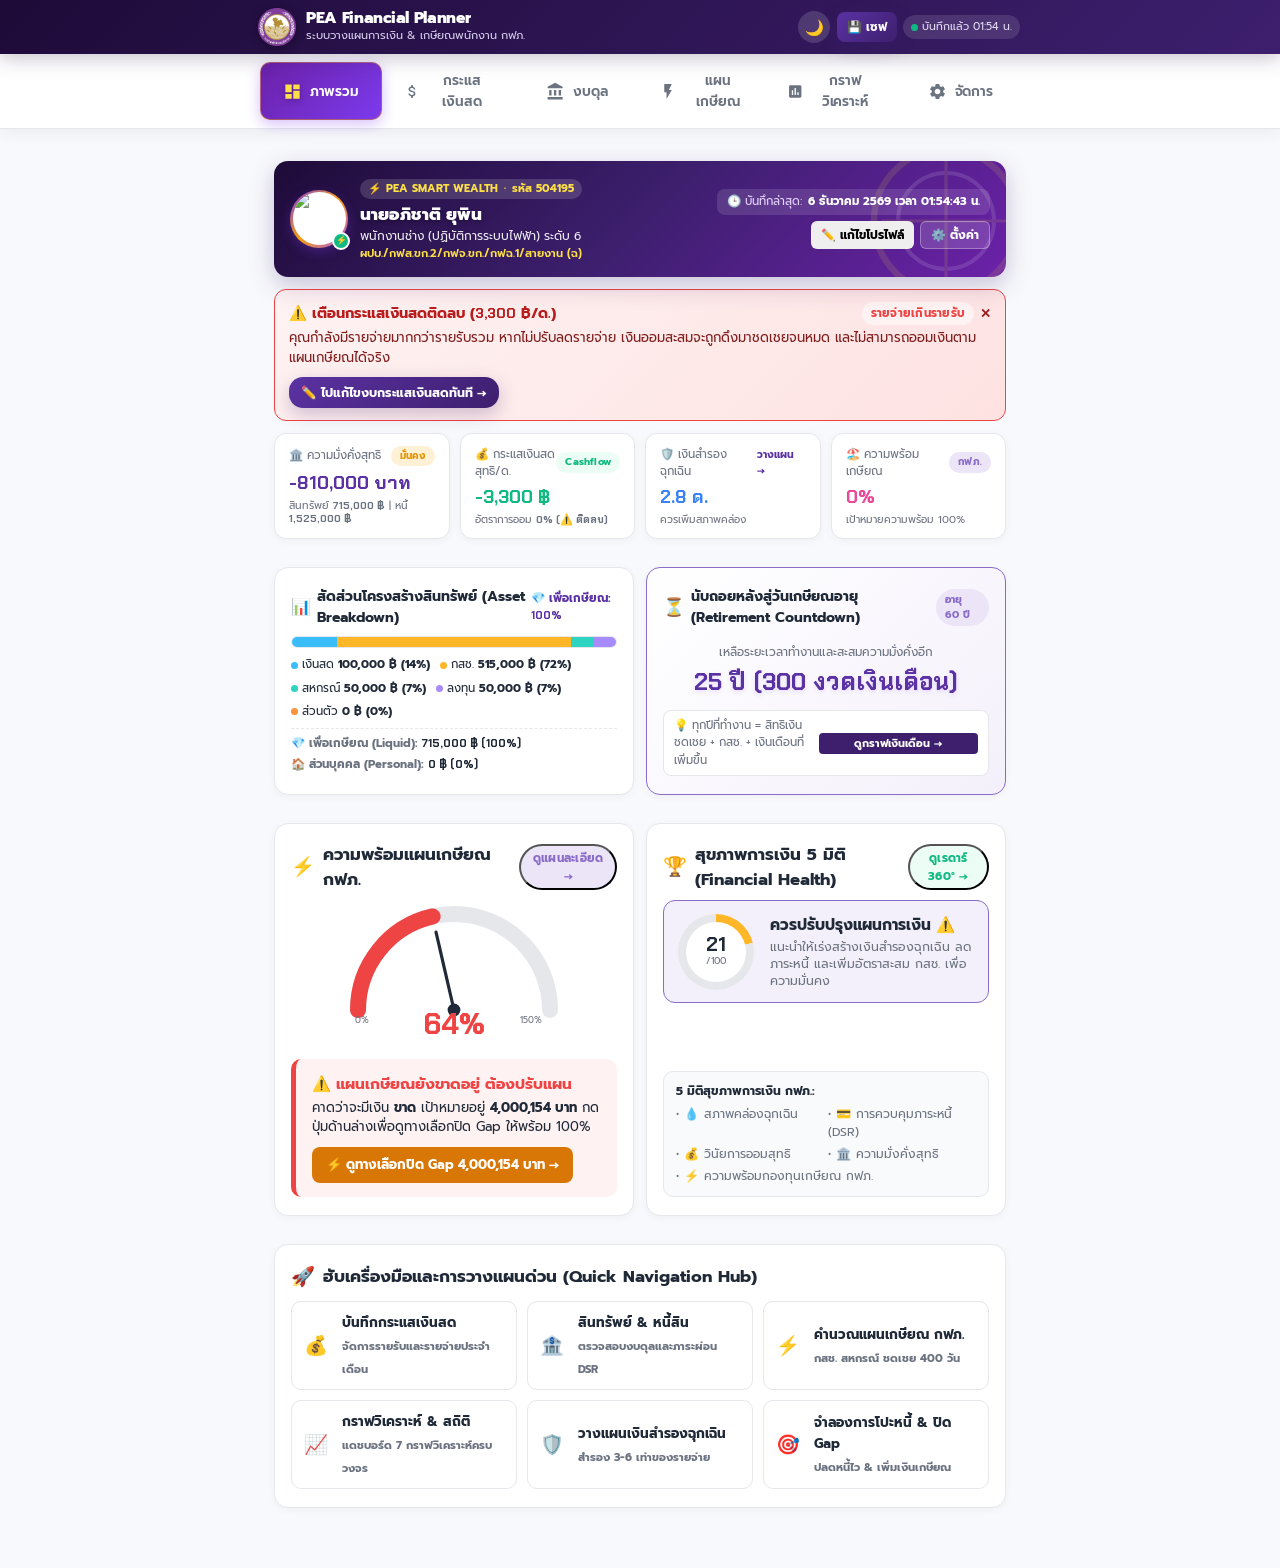
==== finance/index.html @ 3d997333 "feat(dashboard): redesign Tab 1 with executive layout, KPI metric cards, and modern action hub" ====
﻿<!DOCTYPE html>
<html lang="th" data-theme="light">
<head>
  <meta charset="UTF-8">
  <meta name="viewport" content="width=device-width, initial-scale=1.0, maximum-scale=1.0, user-scalable=no, viewport-fit=cover">
  <title>PEA วางแผนการเงิน & แผนเกษียณ</title>
  
  <!-- PWA & iOS Meta Tags -->
  <meta name="theme-color" content="#3D1F6E">
  <meta name="apple-mobile-web-app-capable" content="yes">
  <meta name="apple-mobile-web-app-status-bar-style" content="black-translucent">
  <meta name="apple-mobile-web-app-title" content="PEA Finance">
  <link rel="manifest" href="manifest.json">
  <link rel="icon" type="image/svg+xml" href="icon.svg">
  <link rel="apple-touch-icon" href="icon.svg">

  <!-- Google Fonts & Libraries -->
  <link rel="preconnect" href="https://fonts.googleapis.com">
  <link rel="preconnect" href="https://fonts.gstatic.com" crossorigin>
  <link href="https://fonts.googleapis.com/css2?family=Chakra+Petch:wght@500;600;700&family=Prompt:wght@300;400;500;600;700&family=Sarabun:wght@300;400;500;600;700&display=swap" rel="stylesheet">
  <script src="https://cdnjs.cloudflare.com/ajax/libs/qrcodejs/1.0.0/qrcode.min.js"></script>

  <style>
    :root {
      --pea-dark: #1E0B38;
      --pea-purple: #3D1F6E;
      --pea-purple-light: #5B32A3;
      --pea-purple-soft: #8A6BC8;
      --pea-purple-bg: #F4F0FB;
      --pea-purple-tint: #ECE5F8;
      
      --pea-gold: #FFB627;
      --pea-gold-dark: #E69500;
      --pea-gold-light: #FFF1D6;
      
      --success: #10B981;
      --success-bg: #ECFDF5;
      --success-dark: #047857;
      
      --warning: #F59E0B;
      --warning-bg: #FEF3C7;
      
      --danger: #EF4444;
      --danger-bg: #FEF2F2;
      --danger-dark: #B91C1C;
      
      --info: #3B82F6;
      --info-bg: #EFF6FF;
      
      --bg: #F8F9FC;
      --card-bg: #FFFFFF;
      --card-sub: #F9FAFB;
      --text-main: #1F2937;
      --text-muted: #6B7280;
      --border: #E5E7EB;
      --border-focus: #5B32A3;
      --nav-bg: rgba(255, 255, 255, 0.94);
      --table-header: #F3F4F6;
      
      --radius-sm: 10px;
      --radius-md: 16px;
      --radius-lg: 24px;
      --shadow-sm: 0 2px 8px rgba(36, 17, 72, 0.04);
      --shadow-md: 0 8px 24px rgba(36, 17, 72, 0.08);
      --shadow-lg: 0 16px 36px rgba(36, 17, 72, 0.12);
      
      --safe-bottom: env(safe-area-inset-bottom, 16px);
      --safe-top: env(safe-area-inset-top, 16px);
    }

    [data-theme="dark"] {
      --pea-dark: #0F051D;
      --pea-purple: #4A2485;
      --pea-purple-light: #7042C1;
      --pea-purple-soft: #9F82DB;
      --pea-purple-bg: #22143D;
      --pea-purple-tint: #2C1B4D;
      
      --bg: #110920;
      --card-bg: #1B1033;
      --card-sub: #251842;
      --text-main: #F3F4F6;
      --text-muted: #9CA3AF;
      --border: #312154;
      --border-focus: #9F82DB;
      --nav-bg: rgba(27, 16, 51, 0.94);
      --table-header: #271948;
      
      --success-bg: rgba(16, 185, 129, 0.15);
      --danger-bg: rgba(239, 68, 68, 0.15);
      --warning-bg: rgba(245, 158, 11, 0.15);
      --info-bg: rgba(59, 130, 246, 0.15);
    }

    *, *::before, *::after {
      box-sizing: border-box;
      -webkit-tap-highlight-color: transparent;
      margin: 0;
      padding: 0;
    }

    html, body {
      overflow-x: hidden !important;
      max-width: 100vw !important;
      width: 100% !important;
      position: relative;
      transition: background-color 0.2s ease, border-color 0.2s ease, color 0.2s ease;
    }

    body {
      font-family: 'Prompt', 'Sarabun', sans-serif;
      background-color: var(--bg);
      color: var(--text-main);
      line-height: 1.5;
      padding-bottom: calc(78px + var(--safe-bottom));
      min-height: 100vh;
      -webkit-font-smoothing: antialiased;
      user-select: none;
    }

    input, button, select, textarea {
      font-family: inherit;
      user-select: text;
    }

    .num-font {
      font-family: 'Chakra Petch', 'Prompt', sans-serif;
      font-feature-settings: "tnum";
      font-variant-numeric: tabular-nums;
    }

    /* ---------- APP HEADER (MOBILE RESPONSIVE FULL-WIDTH) ---------- */
    .app-header {
      position: sticky;
      top: 0;
      z-index: 100;
      background: linear-gradient(135deg, var(--pea-dark), var(--pea-purple));
      color: #fff;
      padding: calc(8px + var(--safe-top)) 12px 8px;
      box-shadow: 0 4px 20px rgba(30, 11, 56, 0.25);
      width: 100%;
      box-sizing: border-box;
    }

    .header-content {
      max-width: 760px;
      margin: 0 auto;
      display: flex;
      flex-direction: column;
      gap: 7px;
      width: 100%;
      box-sizing: border-box;
    }

    .header-top-row {
      display: flex;
      align-items: center;
      justify-content: space-between;
      gap: 8px;
      width: 100%;
      min-width: 0;
    }

    .brand {
      display: flex;
      align-items: center;
      gap: 8px;
      min-width: 0;
      flex: 1;
    }

    .brand-icon {
      width: 38px;
      height: 38px;
      display: flex;
      align-items: center;
      justify-content: center;
      flex-shrink: 0;
    }

    .brand-icon img {
      width: 36px;
      height: 36px;
      object-fit: contain;
      filter: drop-shadow(0 2px 5px rgba(0,0,0,0.35));
    }

    .brand-info {
      min-width: 0;
      flex: 1;
      overflow: hidden;
    }

    .brand-title-wrap {
      display: flex;
      align-items: center;
      gap: 6px;
      flex-wrap: nowrap;
    }

    .brand-title {
      font-size: 0.98rem;
      font-weight: 800;
      letter-spacing: -0.02em;
      line-height: 1.2;
      color: #fff;
      margin: 0;
      white-space: nowrap;
      overflow: hidden;
      text-overflow: ellipsis;
    }

    .brand-badge {
      font-size: 0.62rem;
      padding: 1px 6px;
      border-radius: 6px;
      white-space: nowrap;
      flex-shrink: 0;
    }

    .brand-sub {
      font-size: 0.7rem;
      color: #D8CFEE;
      margin: 0;
      white-space: nowrap;
      overflow: hidden;
      text-overflow: ellipsis;
    }

    .header-top-right {
      display: flex;
      align-items: center;
      gap: 6px;
      flex-shrink: 0;
    }

    .header-actions {
      display: flex;
      align-items: center;
      gap: 6px;
      width: 100%;
      box-sizing: border-box;
    }

    .header-btn {
      flex: 1;
      padding: 5px 4px !important;
      font-size: 0.74rem !important;
      height: 30px !important;
      display: inline-flex !important;
      align-items: center !important;
      justify-content: center !important;
      gap: 4px !important;
      border-radius: 8px !important;
      white-space: nowrap;
      min-width: 0;
    }

    .header-btn.btn-outline {
      color: #FFFFFF !important;
      border-color: rgba(255, 255, 255, 0.28) !important;
      background: rgba(255, 255, 255, 0.1) !important;
    }
    .header-btn.btn-outline:hover {
      background: rgba(255, 255, 255, 0.22) !important;
    }

    .theme-toggle-btn {
      background: rgba(255, 255, 255, 0.15);
      border: none;
      color: #fff;
      width: 32px;
      height: 32px;
      border-radius: 50%;
      display: flex;
      align-items: center;
      justify-content: center;
      cursor: pointer;
      font-size: 0.95rem;
      backdrop-filter: blur(8px);
      flex-shrink: 0;
    }

    .save-status {
      font-size: 0.68rem;
      color: #E2D9F3;
      background: rgba(255, 255, 255, 0.12);
      padding: 4px 8px;
      border-radius: 999px;
      display: inline-flex;
      align-items: center;
      gap: 4px;
      backdrop-filter: blur(8px);
      white-space: nowrap;
      flex-shrink: 0;
    }

    .save-dot {
      width: 7px;
      height: 7px;
      border-radius: 50%;
      background-color: var(--pea-gold);
    }
    .save-dot.synced { background-color: var(--success); }

    /* ---------- USER PROFILE CHIP (HEADER) ---------- */
    .user-profile-chip {
      display: inline-flex;
      align-items: center;
      gap: 6px;
      background: rgba(255, 255, 255, 0.14);
      border: 1px solid rgba(255, 255, 255, 0.22);
      border-radius: 999px;
      padding: 2px 8px 2px 3px;
      cursor: pointer;
      transition: all 0.2s ease;
      user-select: none;
      backdrop-filter: blur(8px);
      flex-shrink: 0;
    }
    .user-profile-chip:hover {
      background: rgba(255, 255, 255, 0.24);
      transform: translateY(-1px);
    }
    .user-avatar-wrap {
      width: 24px;
      height: 24px;
      border-radius: 50%;
      padding: 1.5px;
      background: linear-gradient(135deg, #FFB627, #A855F7);
      flex-shrink: 0;
      box-shadow: 0 2px 6px rgba(0, 0, 0, 0.25);
    }
    .user-avatar-wrap img {
      width: 100%;
      height: 100%;
      object-fit: cover;
      border-radius: 50%;
      background: #fff;
      display: block;
    }
    .user-chip-info {
      display: flex;
      flex-direction: column;
      line-height: 1.12;
      text-align: left;
    }
    .user-chip-name {
      font-size: 0.72rem;
      font-weight: 700;
      color: #FFFFFF;
      white-space: nowrap;
      max-width: 85px;
      overflow: hidden;
      text-overflow: ellipsis;
    }
    .user-chip-role {
      font-size: 0.58rem;
      color: #FDE047;
      white-space: nowrap;
      max-width: 85px;
      overflow: hidden;
      text-overflow: ellipsis;
    }

    @media (min-width: 640px) {
      .header-content {
        flex-direction: row;
        align-items: center;
        justify-content: space-between;
      }
      .header-top-row {
        width: auto;
        flex: 1;
      }
      .header-actions {
        width: auto;
        justify-content: flex-end;
      }
      .header-btn {
        flex: initial;
        padding: 5px 10px !important;
      }
      .user-chip-name, .user-chip-role {
        max-width: 110px;
      }
    }

    /* ---------- MAIN CONTAINER ---------- */
    .app-main {
      max-width: 760px;
      margin: 0 auto;
      padding: 16px 14px;
    }

    /* ---------- TAB PANELS ---------- */
    .tab-panel {
      display: none;
      animation: fadeIn 0.25s ease-out;
    }
    .tab-panel.active {
      display: block;
    }

    @keyframes fadeIn {
      from { opacity: 0; transform: translateY(6px); }
      to { opacity: 1; transform: translateY(0); }
    }

    /* ---------- SEGMENTED CONTROLS (SUB-TABS) ---------- */
    .segmented-control {
      display: flex;
      background: var(--pea-purple-tint);
      border: 1px solid var(--border);
      border-radius: 14px;
      padding: 5px;
      margin-bottom: 18px;
      gap: 6px;
      box-shadow: inset 0 2px 4px rgba(0, 0, 0, 0.04);
    }

    .seg-btn {
      flex: 1;
      border: 1.5px solid transparent;
      background: transparent;
      padding: 10px 8px;
      font-size: 0.86rem;
      font-weight: 600;
      color: var(--pea-purple-soft);
      border-radius: 10px;
      cursor: pointer;
      transition: all 0.22s cubic-bezier(0.4, 0, 0.2, 1);
      text-align: center;
      display: flex;
      flex-direction: column;
      align-items: center;
      justify-content: center;
      gap: 3px;
      position: relative;
    }

    .seg-btn:hover:not(.active) {
      background: rgba(255, 255, 255, 0.45);
      color: var(--text-main);
    }

    .seg-btn.active {
      background: var(--card-bg);
      color: var(--pea-purple-light);
      border-color: var(--pea-purple-soft);
      box-shadow: 0 4px 14px rgba(91, 50, 163, 0.16), 0 1px 3px rgba(0, 0, 0, 0.06);
      font-weight: 700;
    }

    .seg-btn .seg-badge {
      font-size: 0.68rem;
      padding: 2px 8px;
      border-radius: 999px;
      background: var(--pea-purple-bg);
      color: var(--pea-purple-soft);
      font-weight: 700;
      transition: all 0.2s ease;
      font-family: 'Chakra Petch', sans-serif;
    }

    .seg-btn.active .seg-badge {
      background: var(--pea-purple-light);
      color: #FFFFFF;
    }

    /* ---------- CARDS ---------- */
    .card {
      background: var(--card-bg);
      border-radius: var(--radius-md);
      border: 1px solid var(--border);
      box-shadow: var(--shadow-sm);
      padding: 18px 16px;
      margin-bottom: 16px;
    }

    .card-header {
      display: flex;
      align-items: center;
      justify-content: space-between;
      margin-bottom: 14px;
      gap: 8px;
    }

    .card-title {
      display: flex;
      align-items: center;
      gap: 8px;
      font-size: 1.05rem;
      font-weight: 700;
      color: var(--text-main);
    }

    .card-title .icon {
      font-size: 1.2rem;
    }

    .badge {
      font-size: 0.72rem;
      font-weight: 700;
      padding: 3px 9px;
      border-radius: 999px;
      letter-spacing: 0.02em;
    }
    .badge-gold { background: var(--pea-gold-light); color: var(--pea-gold-dark); }
    .badge-purple { background: var(--pea-purple-tint); color: var(--pea-purple-soft); }
    .badge-green { background: var(--success-bg); color: var(--success); }
    .badge-red { background: var(--danger-bg); color: var(--danger); }
    .badge-blue { background: var(--info-bg); color: var(--info); }

    /* ---------- HERO CARDS ---------- */
    .hero-stat-card {
      background: linear-gradient(135deg, var(--pea-purple), var(--pea-dark));
      color: #fff;
      border-radius: var(--radius-lg);
      padding: 22px 20px;
      box-shadow: var(--shadow-md);
      margin-bottom: 16px;
      position: relative;
      overflow: hidden;
    }

    .hero-stat-card::after {
      content: '';
      position: absolute;
      right: -30px;
      top: -30px;
      width: 140px;
      height: 140px;
      background: radial-gradient(circle, rgba(255, 182, 39, 0.25) 0%, rgba(255, 182, 39, 0) 70%);
      border-radius: 50%;
    }

    .hero-stat-label {
      font-size: 0.84rem;
      color: #D8CFEE;
      margin-bottom: 4px;
      display: flex;
      justify-content: space-between;
      align-items: center;
    }

    .hero-stat-value {
      font-size: 2rem;
      font-weight: 700;
      color: #FFFFFF;
      line-height: 1.15;
      margin-bottom: 8px;
    }

    .hero-stat-sub {
      font-size: 0.82rem;
      color: #E2D9F3;
      display: flex;
      align-items: center;
      gap: 6px;
    }

    /* ---------- HEALTH SCORE RADAR CARD ---------- */
    .score-card {
      background: var(--card-bg);
      border-radius: var(--radius-md);
      border: 1px solid var(--border);
      padding: 16px;
      margin-bottom: 16px;
      display: flex;
      align-items: center;
      gap: 16px;
    }

    .score-circle {
      width: 76px;
      height: 76px;
      border-radius: 50%;
      background: conic-gradient(var(--pea-gold) var(--score-deg, 0deg), var(--border) 0deg);
      display: flex;
      align-items: center;
      justify-content: center;
      flex-shrink: 0;
      position: relative;
    }

    .score-circle-inner {
      width: 60px;
      height: 60px;
      border-radius: 50%;
      background: var(--card-bg);
      display: flex;
      flex-direction: column;
      align-items: center;
      justify-content: center;
    }

    .score-number {
      font-size: 1.25rem;
      font-weight: 800;
      color: var(--text-main);
      line-height: 1;
    }
    .score-max {
      font-size: 0.6rem;
      color: var(--text-muted);
    }

    .score-details {
      flex: 1;
    }

    .score-title {
      font-size: 0.96rem;
      font-weight: 700;
      color: var(--text-main);
      margin-bottom: 3px;
    }

    .score-desc {
      font-size: 0.78rem;
      color: var(--text-muted);
      line-height: 1.35;
    }

    /* ---------- STAT GRID ---------- */
    .stat-grid-2 {
      display: grid;
      grid-template-columns: 1fr 1fr;
      gap: 12px;
      margin-bottom: 16px;
    }

    .stat-grid-3 {
      display: grid;
      grid-template-columns: repeat(3, 1fr);
      gap: 10px;
      margin-bottom: 16px;
    }

    .mini-stat {
      background: var(--card-bg);
      border: 1px solid var(--border);
      border-radius: var(--radius-sm);
      padding: 12px 14px;
      box-shadow: var(--shadow-sm);
    }

    .mini-stat.highlight {
      background: var(--pea-purple-bg);
      border-color: var(--border-focus);
    }

    .mini-label {
      font-size: 0.76rem;
      color: var(--text-muted);
      margin-bottom: 4px;
      display: block;
    }

    .mini-value {
      font-size: 1.15rem;
      font-weight: 700;
      color: var(--text-main);
    }
    .mini-value.green { color: var(--success); }
    .mini-value.red { color: var(--danger); }
    .mini-value.gold { color: var(--pea-gold-dark); }

    .mini-sub {
      font-size: 0.72rem;
      color: var(--text-muted);
      margin-top: 2px;
    }

    /* ---------- COUNTDOWN BANNER ---------- */
    .countdown-banner {
      background: linear-gradient(135deg, var(--pea-purple-tint), var(--pea-purple-bg));
      border: 1px solid var(--pea-purple-soft);
      border-radius: var(--radius-sm);
      padding: 12px 16px;
      margin-bottom: 16px;
      display: flex;
      align-items: center;
      justify-content: space-between;
      gap: 10px;
    }

    .countdown-text {
      font-size: 0.84rem;
      color: var(--text-main);
    }
    .countdown-num {
      font-size: 1.1rem;
      font-weight: 800;
      color: var(--pea-purple-light);
    }

    /* ---------- INPUT FIELDS (MOBILE TOUCH FRIENDLY) ---------- */
    .input-group {
      margin-bottom: 14px;
    }

    .input-label {
      display: flex;
      justify-content: space-between;
      align-items: center;
      font-size: 0.88rem;
      font-weight: 500;
      color: var(--text-main);
      margin-bottom: 6px;
    }

    .input-hint {
      font-size: 0.75rem;
      color: var(--text-muted);
      font-weight: 400;
    }

    .input-wrap {
      position: relative;
      display: flex;
      align-items: center;
    }

    .form-input {
      width: 100%;
      background: var(--card-sub);
      border: 1.5px solid var(--border);
      border-radius: 12px;
      padding: 12px 14px;
      font-size: 1.05rem;
      font-weight: 600;
      color: var(--text-main);
      transition: all 0.2s ease;
      font-family: 'Chakra Petch', 'Prompt', sans-serif;
    }

    .form-input:focus {
      outline: none;
      background: var(--card-bg);
      border-color: var(--pea-purple-light);
      box-shadow: 0 0 0 4px rgba(91, 50, 163, 0.15);
    }

    .input-unit {
      position: absolute;
      right: 14px;
      color: var(--text-muted);
      font-size: 0.85rem;
      font-weight: 500;
      pointer-events: none;
    }

    /* Quick Number Presets / Helpers */
    .chips-row {
      display: flex;
      gap: 6px;
      margin-top: 6px;
      overflow-x: auto;
      padding-bottom: 4px;
      scrollbar-width: none;
    }
    .chips-row::-webkit-scrollbar { display: none; }

    .chip {
      background: var(--pea-purple-tint);
      border: 1px solid var(--border);
      color: var(--pea-purple-soft);
      font-size: 0.74rem;
      font-weight: 600;
      padding: 4px 10px;
      border-radius: 999px;
      white-space: nowrap;
      cursor: pointer;
    }
    .chip:active {
      background: var(--pea-purple-light);
      color: #fff;
    }

    /* ---------- BUTTONS ---------- */
    .btn {
      display: inline-flex;
      align-items: center;
      justify-content: center;
      gap: 8px;
      width: 100%;
      padding: 13px 18px;
      border-radius: 14px;
      font-size: 0.95rem;
      font-weight: 700;
      cursor: pointer;
      border: none;
      transition: all 0.2s ease;
      text-decoration: none;
    }

    .btn:active {
      transform: scale(0.98);
    }

    .btn-primary {
      background: linear-gradient(135deg, var(--pea-gold), var(--pea-gold-dark));
      color: #1E0B38;
      box-shadow: 0 6px 18px rgba(240, 153, 26, 0.35);
    }

    .btn-purple {
      background: linear-gradient(135deg, var(--pea-purple-light), var(--pea-purple));
      color: #FFFFFF;
      box-shadow: 0 6px 18px rgba(61, 31, 110, 0.25);
    }

    .btn-outline {
      background: var(--card-bg);
      border: 1.5px solid var(--border);
      color: var(--text-main);
    }
    .btn-outline:active {
      background: var(--card-sub);
    }

    .btn-sync {
      background: var(--pea-purple-bg);
      border: 1.5px dashed var(--pea-purple-soft);
      color: var(--pea-purple-soft);
      padding: 11px 16px;
      border-radius: 12px;
      font-size: 0.86rem;
      font-weight: 600;
      margin-bottom: 16px;
      cursor: pointer;
      width: 100%;
    }

    /* ---------- WIZARD STEPPER ---------- */
    .wizard-stepper {
      display: flex;
      align-items: center;
      justify-content: space-between;
      gap: 6px;
      margin-bottom: 16px;
      background: var(--card-sub);
      border: 1px solid var(--border);
      border-radius: 16px;
      padding: 6px;
      position: relative;
    }
    .wizard-step-btn {
      flex: 1;
      display: flex;
      flex-direction: column;
      align-items: center;
      justify-content: center;
      gap: 3px;
      padding: 8px 4px;
      background: transparent;
      border: none;
      border-radius: 12px;
      cursor: pointer;
      transition: all 0.25s ease;
      color: var(--text-muted);
      min-width: 0;
    }
    .wizard-step-btn .step-num {
      width: 24px;
      height: 24px;
      border-radius: 50%;
      background: var(--border);
      color: var(--text-muted);
      font-size: 0.76rem;
      font-weight: 700;
      display: flex;
      align-items: center;
      justify-content: center;
      transition: all 0.25s ease;
      font-family: 'Chakra Petch', sans-serif;
    }
    .wizard-step-btn .step-label {
      font-size: 0.72rem;
      font-weight: 600;
      white-space: nowrap;
      overflow: hidden;
      text-overflow: ellipsis;
      max-width: 100%;
    }
    .wizard-step-btn.active {
      background: var(--card-bg);
      color: var(--pea-purple-light);
      box-shadow: 0 2px 8px rgba(0,0,0,0.06);
    }
    .wizard-step-btn.active .step-num {
      background: linear-gradient(135deg, var(--pea-purple-light), var(--pea-purple));
      color: #fff;
      box-shadow: 0 2px 6px rgba(91, 50, 163, 0.35);
    }
    .wizard-step-btn.completed .step-num {
      background: #10B981;
      color: #fff;
    }
    .wizard-nav-btns {
      display: flex;
      gap: 10px;
      margin-top: 16px;
    }
    .wizard-nav-btns .btn {
      flex: 1;
    }

    /* ---------- FINANCIAL LITERACY TOOLTIPS ---------- */
    .tooltip-tag {
      display: inline-flex;
      align-items: center;
      justify-content: center;
      width: 16px;
      height: 16px;
      border-radius: 50%;
      background: var(--pea-purple-tint);
      color: var(--pea-purple-light);
      font-size: 0.68rem;
      font-weight: 700;
      cursor: help;
      margin-left: 4px;
      position: relative;
      border: 1px solid var(--border);
    }
    .tooltip-tag:hover::after, .tooltip-tag:active::after {
      content: attr(data-tip);
      position: absolute;
      bottom: calc(100% + 6px);
      left: 50%;
      transform: translateX(-50%);
      background: #1E1B2E;
      color: #FFFFFF;
      padding: 8px 12px;
      border-radius: 8px;
      font-size: 0.72rem;
      font-weight: 500;
      line-height: 1.4;
      white-space: normal;
      width: 220px;
      z-index: 10000;
      box-shadow: 0 6px 18px rgba(0,0,0,0.3);
      pointer-events: none;
    }
    .tooltip-tag:hover::before, .tooltip-tag:active::before {
      content: '';
      position: absolute;
      bottom: 100%;
      left: 50%;
      transform: translateX(-50%);
      border: 5px solid transparent;
      border-top-color: #1E1B2E;
      z-index: 10000;
    }

    /* ---------- QR CODE MODAL & SHARING ---------- */
    .qr-modal-overlay {
      position: fixed;
      top: 0;
      left: 0;
      right: 0;
      bottom: 0;
      background: rgba(15, 23, 42, 0.75);
      backdrop-filter: blur(5px);
      z-index: 99999;
      display: flex;
      align-items: center;
      justify-content: center;
      padding: 16px;
      animation: fadeIn 0.2s ease;
    }
    .qr-modal-content {
      background: var(--card-bg);
      border: 1px solid var(--border);
      border-radius: 20px;
      max-width: 440px;
      width: 100%;
      padding: 20px;
      box-shadow: 0 20px 40px rgba(0,0,0,0.3);
      position: relative;
      animation: popIn 0.3s cubic-bezier(0.175, 0.885, 0.32, 1.275);
    }
    .qr-box-wrap {
      display: flex;
      justify-content: center;
      align-items: center;
      background: #ffffff;
      padding: 14px;
      border-radius: 16px;
      box-shadow: 0 4px 16px rgba(91, 50, 163, 0.12);
      border: 2px solid var(--pea-purple-soft);
      margin: 12px auto;
      width: fit-content;
    }
    .qr-box-wrap img, .qr-box-wrap canvas {
      display: block;
      margin: 0 auto;
      border-radius: 6px;
    }

    /* ---------- CELEBRATION / GAMIFICATION STATE ---------- */
    .celebration-box {
      background: linear-gradient(135deg, rgba(16, 185, 129, 0.12), rgba(5, 150, 105, 0.05));
      border: 1.5px solid #10B981;
      border-radius: 14px;
      padding: 14px 16px;
      margin-bottom: 16px;
      display: flex;
      align-items: center;
      gap: 12px;
      animation: popIn 0.4s cubic-bezier(0.175, 0.885, 0.32, 1.275);
    }
    @keyframes popIn {
      0% { transform: scale(0.95); opacity: 0; }
      100% { transform: scale(1); opacity: 1; }
    }
    .celebration-icon {
      font-size: 2rem;
      flex-shrink: 0;
    }

    /* ---------- GAUGE & VISUALIZATIONS ---------- */
    .gauge-card {
      text-align: center;
      padding: 20px 16px 16px;
      background: var(--card-bg);
      border-radius: var(--radius-md);
      border: 1px solid var(--border);
      box-shadow: var(--shadow-sm);
      margin-bottom: 16px;
    }

    .gauge-svg {
      width: 240px;
      max-width: 100%;
      height: auto;
      display: block;
      margin: 0 auto;
    }

    .gauge-readout {
      font-family: 'Chakra Petch', sans-serif;
      font-weight: 700;
      font-size: 1.85rem;
      margin-top: -24px;
      margin-bottom: 4px;
    }

    .verdict-box {
      border-radius: var(--radius-sm);
      padding: 14px 16px;
      margin-top: 12px;
      text-align: left;
      border-left: 5px solid #6B7280;
    }
    .verdict-box.positive {
      background: var(--success-bg);
      border-color: var(--success);
      color: var(--success);
    }
    .verdict-box.negative {
      background: var(--danger-bg);
      border-color: var(--danger);
      color: var(--danger);
    }
    .verdict-box h4 {
      font-size: 0.95rem;
      margin-bottom: 3px;
    }
    .verdict-box p {
      font-size: 0.82rem;
      line-height: 1.45;
      color: var(--text-main);
    }

    /* Stacked comparison bars */
    .comp-bar-container {
      margin-top: 14px;
    }
    .comp-row {
      margin-bottom: 10px;
    }
    .comp-label-row {
      display: flex;
      justify-content: space-between;
      font-size: 0.78rem;
      color: var(--text-muted);
      margin-bottom: 4px;
    }
    .comp-track {
      background: var(--card-sub);
      height: 20px;
      border-radius: 8px;
      overflow: hidden;
      display: flex;
    }
    .comp-seg {
      height: 100%;
      transition: width 0.4s ease;
    }
    .seg-pf { background: var(--pea-purple-light); }
    .seg-other { background: var(--pea-gold); }
    .seg-coop { background: #0D9488; }
    .seg-severance { background: #0284C7; }
    .seg-needed { background: #6B7280; }

    /* Scenario Buttons */
    .scenario-grid {
      display: grid;
      grid-template-columns: repeat(3, 1fr);
      gap: 8px;
      margin-bottom: 16px;
    }
    .scenario-btn {
      background: var(--card-bg);
      border: 1.5px solid var(--border);
      border-radius: 12px;
      padding: 10px 6px;
      text-align: center;
      cursor: pointer;
      transition: all 0.2s ease;
    }
    .scenario-btn.active {
      border-color: var(--pea-purple-light);
      background: var(--pea-purple-bg);
      box-shadow: 0 4px 12px rgba(91, 50, 163, 0.15);
    }
    .scenario-btn .sc-title {
      font-size: 0.8rem;
      font-weight: 700;
      display: block;
      margin-bottom: 2px;
    }
    .scenario-btn .sc-desc {
      font-size: 0.68rem;
      color: var(--text-muted);
      display: block;
    }

    /* Smart Gap Solutions Card */
    .smart-gap-card {
      background: linear-gradient(135deg, #FFFBEB, #FEF3C7);
      border: 1.5px solid #F59E0B;
      border-radius: var(--radius-md);
      padding: 16px;
      margin-bottom: 16px;
    }
    [data-theme="dark"] .smart-gap-card {
      background: linear-gradient(135deg, #2D2010, #3B2A15);
      border-color: #D97706;
    }
    .solution-item {
      background: var(--card-bg);
      border-radius: 10px;
      padding: 10px 12px;
      margin-top: 8px;
      display: flex;
      align-items: center;
      justify-content: space-between;
      gap: 8px;
      font-size: 0.84rem;
      border: 1px solid var(--border);
    }
    .solution-btn {
      background: var(--pea-purple-light);
      color: #fff;
      border: none;
      border-radius: 8px;
      padding: 6px 12px;
      font-size: 0.76rem;
      font-weight: 700;
      cursor: pointer;
      white-space: nowrap;
    }
    .solution-btn:active {
      transform: scale(0.96);
    }

    .comp-legend {
      display: flex;
      flex-wrap: wrap;
      gap: 12px;
      font-size: 0.76rem;
      color: var(--text-muted);
      margin-top: 8px;
    }
    .legend-item {
      display: flex;
      align-items: center;
      gap: 5px;
    }
    .legend-dot {
      width: 10px;
      height: 10px;
      border-radius: 50%;
    }

    /* Dynamic Debt Sub-items */
    .debt-item-card {
      background: var(--card-bg);
      border: 1px solid var(--border);
      border-radius: 10px;
      padding: 10px 12px;
      margin-bottom: 8px;
      transition: all 0.2s ease;
    }
    .debt-item-card:hover {
      border-color: var(--pea-purple-soft);
    }
    .debt-header-row {
      display: flex;
      justify-content: space-between;
      align-items: center;
      margin-bottom: 8px;
      gap: 8px;
    }
    .debt-delete-btn {
      background: none;
      border: none;
      color: var(--danger);
      cursor: pointer;
      padding: 4px 6px;
      border-radius: 6px;
      font-size: 0.95rem;
      opacity: 0.7;
    }
    .debt-delete-btn:hover {
      opacity: 1;
      background: #FEE2E2;
    }
    .debt-grid-3 {
      display: grid;
      grid-template-columns: 1.2fr 1.2fr 1fr;
      gap: 8px;
    }
    @media (max-width: 480px) {
      .debt-grid-3 {
        grid-template-columns: 1fr 1fr;
      }
    }
    .add-debt-btn {
      width: 100%;
      padding: 8px 12px;
      border: 1.5px dashed var(--pea-purple-soft);
      background: var(--card-sub);
      color: var(--pea-purple-light);
      border-radius: 8px;
      font-weight: 600;
      font-size: 0.82rem;
      cursor: pointer;
      transition: all 0.2s ease;
      display: flex;
      align-items: center;
      justify-content: center;
      gap: 6px;
      margin-top: 4px;
    }
    .add-debt-btn:hover {
      background: var(--pea-purple-bg);
      border-color: var(--pea-purple-light);
    }

    /* Dynamic Asset Sub-items */
    .asset-item-card {
      background: var(--card-bg);
      border: 1px solid var(--border);
      border-radius: 10px;
      padding: 10px 12px;
      margin-bottom: 8px;
      transition: all 0.2s ease;
    }
    .asset-item-card:hover {
      border-color: var(--pea-purple-soft);
    }
    .asset-header-row {
      display: flex;
      justify-content: space-between;
      align-items: center;
      margin-bottom: 8px;
      gap: 8px;
    }
    .asset-delete-btn {
      background: none;
      border: none;
      color: var(--danger);
      cursor: pointer;
      padding: 4px 6px;
      border-radius: 6px;
      font-size: 0.95rem;
      opacity: 0.7;
    }
    .asset-delete-btn:hover {
      opacity: 1;
      background: #FEE2E2;
    }
    .add-asset-btn {
      width: 100%;
      padding: 8px 12px;
      border: 1.5px dashed var(--pea-purple-soft);
      background: var(--card-sub);
      color: var(--pea-purple-light);
      border-radius: 8px;
      font-weight: 600;
      font-size: 0.82rem;
      cursor: pointer;
      transition: all 0.2s ease;
      display: flex;
      align-items: center;
      justify-content: center;
      gap: 6px;
      margin-top: 4px;
    }
    .add-asset-btn:hover {
      background: var(--pea-purple-bg);
      border-color: var(--pea-purple-light);
    }

    /* ---------- SLIDERS (ลองปรับแผน) ---------- */
    .slider-box {
      background: var(--pea-purple-bg);
      border-radius: var(--radius-sm);
      padding: 16px;
      margin-bottom: 14px;
    }
    .slider-header {
      display: flex;
      justify-content: space-between;
      font-size: 0.86rem;
      font-weight: 600;
      margin-bottom: 8px;
    }
    .slider-val {
      color: var(--pea-purple-light);
      font-weight: 700;
    }
    input[type="range"] {
      width: 100%;
      accent-color: var(--pea-purple-light);
      height: 6px;
      border-radius: 3px;
      cursor: pointer;
    }

    /* ---------- LIST ITEMS & ROW BREAKDOWN ---------- */
    .breakdown-row {
      display: flex;
      justify-content: space-between;
      align-items: center;
      padding: 11px 0;
      border-bottom: 1px dashed var(--border);
      font-size: 0.9rem;
    }
    .breakdown-row:last-child {
      border-bottom: none;
    }
    .breakdown-row.total {
      font-weight: 700;
      font-size: 1rem;
      color: var(--text-main);
      padding-top: 14px;
      border-top: 2px solid var(--border);
      border-bottom: none;
    }

    /* ---------- ACCORDION SECTIONS ---------- */
    .accordion {
      border: 1px solid var(--border);
      border-radius: 14px;
      overflow: hidden;
      margin-bottom: 12px;
      background: var(--card-bg);
    }
    .accordion-header {
      padding: 14px 16px;
      display: flex;
      align-items: center;
      justify-content: space-between;
      background: var(--card-bg);
      cursor: pointer;
      font-weight: 600;
      font-size: 0.95rem;
      color: var(--text-main);
    }
    .accordion-header .arrow {
      transition: transform 0.25s ease;
      font-size: 0.8rem;
      color: var(--text-muted);
    }
    .accordion.open .accordion-header .arrow {
      transform: rotate(180deg);
    }
    .accordion-body {
      padding: 0 16px 16px;
      display: none;
    }
    .accordion.open .accordion-body {
      display: block;
    }

    /* ---------- TABLE STYLING FOR YEARLY PROJECTION ---------- */
    .table-wrap {
      overflow-x: auto;
      border: 1px solid var(--border);
      border-radius: 12px;
      margin-top: 10px;
    }
    .proj-table {
      width: 100%;
      border-collapse: collapse;
      font-size: 0.8rem;
      text-align: right;
    }
    .proj-table th {
      background: var(--table-header);
      padding: 8px 10px;
      font-weight: 600;
      color: var(--text-main);
      border-bottom: 1px solid var(--border);
      white-space: nowrap;
    }
    .proj-table td {
      padding: 8px 10px;
      border-bottom: 1px solid var(--border);
      white-space: nowrap;
    }
    .proj-table tr.retire-milestone {
      background: var(--pea-purple-tint);
      font-weight: 700;
    }

    /* ---------- TAB / BOTTOM NAVIGATION ---------- */
    .app-nav,
    .bottom-nav {
      position: fixed;
      bottom: 0;
      left: 0;
      right: 0;
      z-index: 100;
      background: var(--nav-bg);
      backdrop-filter: blur(16px);
      -webkit-backdrop-filter: blur(16px);
      border-top: 1.5px solid var(--border);
      padding: 6px 8px calc(6px + var(--safe-bottom));
      box-shadow: 0 -4px 20px rgba(0, 0, 0, 0.08);
      transition: all 0.25s ease;
    }

    .nav-container {
      max-width: 760px;
      margin: 0 auto;
      display: flex;
      justify-content: space-around;
      gap: 4px;
    }

    .nav-tab {
      flex: 1;
      display: flex;
      flex-direction: column;
      align-items: center;
      justify-content: center;
      gap: 3px;
      background: none;
      border: none;
      color: var(--text-muted);
      cursor: pointer;
      padding: 6px 2px;
      border-radius: 12px;
      transition: all 0.2s cubic-bezier(0.4, 0, 0.2, 1);
      user-select: none;
      -webkit-tap-highlight-color: transparent;
    }

    .nav-tab svg {
      width: 22px;
      height: 22px;
      fill: currentColor;
      transition: transform 0.2s ease, fill 0.2s ease;
    }

    .nav-tab span {
      font-size: 0.68rem;
      font-weight: 600;
      letter-spacing: -0.01em;
    }

    .nav-tab:hover {
      color: var(--pea-purple-light);
    }

    /* Active Highlight (Mobile) */
    .nav-tab.active {
      color: var(--pea-purple-light);
      background: linear-gradient(135deg, rgba(124, 58, 237, 0.14), rgba(245, 158, 11, 0.1));
      border: 1px solid rgba(124, 58, 237, 0.25);
      font-weight: 700;
    }

    .nav-tab.active svg {
      transform: translateY(-2px);
      fill: var(--pea-purple-light);
      filter: drop-shadow(0 2px 5px rgba(124, 58, 237, 0.35));
    }

    /* Responsive adjustments for Desktop & Tablet */
    @media (min-width: 768px) {
      body { padding-bottom: 30px; }
      .app-nav,
      .bottom-nav {
        position: sticky;
        top: 0;
        bottom: auto;
        border-top: none;
        border-bottom: 1.5px solid var(--border);
        box-shadow: 0 4px 16px rgba(0, 0, 0, 0.06);
        padding: 8px 16px;
        margin-bottom: 16px;
        z-index: 95;
      }
      .nav-container {
        max-width: 760px;
        margin: 0 auto;
        display: flex;
        justify-content: center;
        gap: 8px;
      }
      .nav-tab {
        flex: 1;
        max-width: 145px;
        flex-direction: row;
        gap: 8px;
        padding: 8px 14px;
        border-radius: 10px;
      }
      .nav-tab svg { width: 19px; height: 19px; }
      .nav-tab span { font-size: 0.84rem; }
      .nav-tab.active {
        color: #FFFFFF !important;
        background: linear-gradient(135deg, #6B21A8, #7C3AED) !important;
        box-shadow: 0 4px 14px rgba(124, 58, 237, 0.32);
        border: 1.5px solid rgba(245, 158, 11, 0.45) !important;
      }
      .nav-tab.active svg {
        fill: #FDE047 !important;
        filter: drop-shadow(0 1px 3px rgba(0,0,0,0.3));
        transform: none;
      }
      .nav-tab.active span {
        color: #FFFFFF !important;
      }
    }

    @media print {
      body {
        padding: 0 !important;
        margin: 0 !important;
        background: #fff !important;
        color: #111 !important;
        font-size: 8pt !important;
        font-family: 'Sarabun', 'Segoe UI', Tahoma, sans-serif !important;
      }
      .app-header,
      .bottom-nav,
      .app-main,
      .save-status,
      .theme-toggle-btn,
      #toastBox,
      .print-header {
        display: none !important;
      }
      .print-only-report {
        display: block !important;
        padding: 8mm 10mm !important;
        width: 100% !important;
        box-sizing: border-box !important;
      }
    }
    .print-only-report {
      display: none;
    }
  </style>
  <script src="https://cdn.jsdelivr.net/npm/chart.js"></script>
</head>
<body>

  <!-- TOP HEADER -->
  <header class="app-header">
    <div class="header-content">
      <!-- Main Row (Brand + Profile + Theme) -->
      <div class="header-top-row">
        <div class="brand">
          <div class="brand-icon">
            <img src="[data-uri]" alt="PEA Logo" style="width:38px; height:38px; object-fit:contain; flex-shrink:0; margin-right:4px;" />
          </div>
          <div class="brand-info">
            <div class="brand-title-wrap">
              <h1 class="brand-title">PEA Financial Planner</h1>
            </div>
            <p class="brand-sub">ระบบวางแผนการเงิน &amp; เกษียณพนักงาน กฟภ.</p>
          </div>
        </div>

        <div class="header-top-right">
          <button type="button" class="theme-toggle-btn" onclick="toggleDarkMode()" title="สลับโหมดมืด/สว่าง">
            <span id="themeIcon">🌙</span>
          </button>
        </div>
      </div>

      

      <!-- Action Buttons Row -->
      <div class="header-actions">
        <button type="button" class="btn btn-purple header-btn" onclick="manualSaveData()" title="&#xE1A;&#xE31;&#xE19;&#xE17;&#xE36;&#xE01;&#xE02;&#xE49;&#xE2D;&#xE21;&#xE39;&#xE25;&#xE25;&#xE07;&#xE40;&#xE1A;&#xE23;&#xE32;&#xE27;&#xE4C;&#xE40;&#xE0B;&#xE2D;&#xE23;&#xE4C;">
          <span>&#x1F4BE; &#xE40;&#xE0B;&#xE1F;</span>
        </button>
        <div class="save-status">
          <span class="save-dot synced" id="saveDot"></span>
          <span id="saveStatusText">&#xE1E;&#xE23;&#xE49;&#xE2D;&#xE21;</span>
        </div>
      </div>
    </div>
  </header>

  <!-- TAB NAVIGATION BAR (RESPONSIVE: TOP ON DESKTOP / FLOATING BOTTOM ON MOBILE) -->
  <nav class="app-nav">
    <div class="nav-container">
      <button class="nav-tab active" onclick="switchTab('dashboard', this)">
        <svg viewBox="0 0 24 24"><path d="M3 13h8V3H3v10zm0 8h8v-6H3v6zm10 0h8V11h-8v10zm0-18v6h8V3h-8z"/></svg>
        <span>&#xE20;&#xE32;&#xE1E;&#xE23;&#xE27;&#xE21;</span>
      </button>
      <button class="nav-tab" onclick="switchTab('cashflow', this)">
        <svg viewBox="0 0 24 24"><path d="M11.8 10.9c-2.27-.59-3-1.2-3-2.15 0-1.09 1.01-1.85 2.7-1.85 1.78 0 2.44.85 2.5 2.1h2.21c-.07-1.72-1.12-3.3-3.21-3.81V3h-3v2.16c-1.94.42-3.5 1.68-3.5 3.61 0 2.31 1.91 3.46 4.7 4.13 2.5.6 3 1.48 3 2.41 0 .69-.49 1.79-2.7 1.79-2.06 0-2.87-.92-2.98-2.1h-2.2c.12 2.19 1.76 3.42 3.68 3.83V21h3v-2.15c1.95-.37 3.5-1.5 3.5-3.55 0-2.84-2.43-3.81-4.7-4.4z"/></svg>
        <span>&#xE01;&#xE23;&#xE30;&#xE41;&#xE2A;&#xE40;&#xE07;&#xE34;&#xE19;&#xE2A;&#xE14;</span>
      </button>
      <button class="nav-tab" onclick="switchTab('networth', this)">
        <svg viewBox="0 0 24 24"><path d="M4 10v7h3v-7H4zm6 0v7h3v-7h-3zM2 22h19v-3H2v3zm14-12v7h3v-7h-3zm-4.5-9L2 6v2h19V6l-9.5-5z"/></svg>
        <span>&#xE07;&#xE1A;&#xE14;&#xE38;&#xE25;</span>
      </button>
      <button class="nav-tab" onclick="switchTab('retirement', this)">
        <svg viewBox="0 0 24 24"><path d="M7 2v11h3v9l7-12h-4l4-8z"/></svg>
        <span>&#xE41;&#xE1C;&#xE19;&#xE40;&#xE01;&#xE29;&#xE35;&#xE22;&#xE13;</span>
      </button>
      <button class="nav-tab" onclick="switchTab('analytics', this)">
        <svg viewBox="0 0 24 24"><path d="M19 3H5c-1.1 0-2 .9-2 2v14c0 1.1.9 2 2 2h14c1.1 0 2-.9 2-2V5c0-1.1-.9-2-2-2zM9 17H7v-7h2v7zm4 0h-2V7h2v10zm4 0h-2v-4h2v4z"/></svg>
        <span>&#xE01;&#xE23;&#xE32;&#xE1F;&#xE27;&#xE34;&#xE40;&#xE04;&#xE23;&#xE32;&#xE30;&#xE2B;&#xE4C;</span>
      </button>
      <button class="nav-tab" onclick="switchTab('settings', this)">
        <svg viewBox="0 0 24 24"><path d="M19.14 12.94c.04-.3.06-.61.06-.94 0-.32-.02-.64-.07-.94l2.03-1.58c.18-.14.23-.41.12-.61l-1.92-3.32c-.12-.22-.37-.29-.59-.22l-2.39.96c-.5-.38-1.03-.7-1.62-.94l-.36-2.54c-.04-.24-.24-.41-.48-.41h-3.84c-.24 0-.43.17-.47.41l-.36 2.54c-.59.24-1.13.57-1.62.94l-2.39-.96c-.22-.08-.47 0-.59.22L2.74 8.87c-.12.21-.08.47.12.61l2.03 1.58c-.05.3-.09.63-.09.94s.02.64.07.94l-2.03 1.58c-.18.14-.23.41-.12.61l1.92 3.32c.12.22.37.29.59.22l2.39-.96c.5.38 1.03.7 1.62.94l.36 2.54c.05.24.24.41.48.41h3.84c.24 0 .44-.17.47-.41l.36-2.54c.59-.24 1.13-.56 1.62-.94l2.39.96c.22.08.47 0 .59-.22l1.92-3.32c.12-.22.07-.47-.12-.61l-2.01-1.58zM12 15.6c-1.98 0-3.6-1.62-3.6-3.6s1.62-3.6 3.6-3.6 3.6 1.62 3.6 3.6-1.62 3.6-3.6 3.6z"/></svg>
        <span>&#xE08;&#xE31;&#xE14;&#xE01;&#xE32;&#xE23;</span>
      </button>
    </div>
  </nav>

  <!-- MAIN CONTENT CONTAINER -->
  <main class="app-main">

    <!-- ==================== TAB 1: ภาพรวม (DASHBOARD) ==================== -->
    <div class="tab-panel active" id="tab-dashboard">
      
      <!-- Unified Executive Profile & Welcome Hero Banner -->
      <div class="card" style="padding:14px 16px; margin-bottom:12px; background:linear-gradient(135deg, #1E0B38 0%, #3D1F6E 50%, #6B21A8 100%); color:#FFFFFF; border:none; border-radius:14px; position:relative; overflow:hidden; box-shadow:0 8px 24px rgba(61,31,110,0.25);">
        <!-- Decorative Background Elements SVG -->
        <svg style="position:absolute; right:-20px; top:-20px; width:160px; height:160px; opacity:0.12; pointer-events:none;" viewBox="0 0 100 100">
          <circle cx="50" cy="50" r="45" fill="none" stroke="#FDE047" stroke-width="4"/>
          <circle cx="50" cy="50" r="30" fill="none" stroke="#FFFFFF" stroke-width="2.5"/>
          <path d="M50 10 L50 90 M10 50 L90 50" stroke="#FDE047" stroke-width="2"/>
        </svg>

        <div style="display:flex; justify-content:space-between; align-items:center; gap:12px; position:relative; z-index:1; flex-wrap:wrap;">
          <!-- Left: User Profile & Details -->
          <div style="display:flex; align-items:center; gap:12px; min-width:240px; flex:1;">
            <div style="position:relative; cursor:pointer;" onclick="openProfileModal()" title="คลิกเพื่อแก้ไขโปรไฟล์">
              <div style="width:58px; height:58px; border-radius:50%; padding:2.5px; background:linear-gradient(135deg, #7C3AED, #F59E0B, #A855F7); box-shadow:0 4px 12px rgba(124,58,237,0.3);">
                <img id="dashUserAvatar" src="" alt="Profile" style="width:100%; height:100%; object-fit:cover; border-radius:50%; background:#FFF; display:block;">
              </div>
              <span style="position:absolute; bottom:-2px; right:-2px; background:#10B981; color:#FFF; border-radius:50%; width:18px; height:18px; display:flex; align-items:center; justify-content:center; font-size:0.55rem; border:2px solid var(--card-bg);" title="กฟภ.">⚡</span>
            </div>
            <div>
              <div style="display:inline-flex; align-items:center; gap:6px; background:rgba(255,255,255,0.15); padding:2px 8px; border-radius:12px; font-size:0.68rem; font-weight:700; color:#FDE047; margin-bottom:3px;">
                <span>⚡ PEA SMART WEALTH</span>
                <span>·</span>
                <span id="dashUserEmpId">รหัส 504195</span>
              </div>
              <div style="display:flex; align-items:center; gap:6px; flex-wrap:wrap;">
                <b id="dashUserName" style="font-size:1.05rem; font-weight:800; text-shadow:0 2px 4px rgba(0,0,0,0.3);">นายอภิชาติ ยุพิน</b>
              </div>
              <div id="dashUserPosition" style="font-size:0.75rem; opacity:0.92; line-height:1.3; margin-top:1px;">
                พนักงานช่าง (ปฏิบัติการระบบไฟฟ้า) ระดับ 6
              </div>
              <div id="dashUserDept" style="font-size:0.7rem; color:#FDE047; font-weight:600; margin-top:2px;">
                ผปบ./กฟส.ขก.2/กฟจ.ขก./กฟฉ.1/สายงาน (ฉ)
              </div>
            </div>
          </div>

          <!-- Right: Action Buttons & Last Saved -->
          <div style="display:flex; flex-direction:column; align-items:flex-end; gap:6px;">
            <div style="display:inline-flex; align-items:center; gap:6px; background:rgba(255,255,255,0.12); padding:4px 10px; border-radius:8px; font-size:0.72rem; color:#E9D5FF;">
              <span>🕒 บันทึกล่าสุด:</span>
              <b id="dashLastSavedFullText" style="color:#FFFFFF;">-</b>
            </div>
            <div style="display:flex; gap:6px;">
              <button type="button" class="btn btn-gold" style="padding:4px 10px; font-size:0.74rem; width:auto; border-radius:6px;" onclick="openProfileModal()">
                <span>✏️ แก้ไขโปรไฟล์</span>
              </button>
              <button type="button" class="btn btn-outline" style="padding:4px 10px; font-size:0.74rem; width:auto; border-radius:6px; background:rgba(255,255,255,0.15); color:#FFFFFF; border-color:rgba(255,255,255,0.3);" onclick="switchTab('settings')">
                <span>⚙️ ตั้งค่า</span>
              </button>
            </div>
          </div>
        </div>
      </div>

      <!-- Financial Health Milestone Dynamic Trophy Banner -->
      <div id="dashMilestoneAchievementBadge" style="display:none; padding:10px 14px; margin-bottom:12px; border-radius:12px; background:linear-gradient(135deg, #FEF3C7, #FDE68A); border:1.5px solid #F59E0B; color:#92400E; display:flex; align-items:center; justify-content:space-between; flex-wrap:wrap; gap:8px;">
        <div style="display:flex; align-items:center; gap:8px;">
          <span style="font-size:1.4rem;">🏆</span>
          <div>
            <b id="dashMilestoneTitle" style="font-size:0.86rem; color:#78350F; display:block;">PEA Financial Milestone</b>
            <span id="dashMilestoneSubtitle" style="font-size:0.75rem; color:#92400E;">-</span>
          </div>
        </div>
        <span class="badge badge-gold" id="dashMilestoneTag">ยอดเยี่ยม</span>
      </div>

      <!-- Hidden Last Saved Card Placeholder to maintain DOM ID compatibility -->
      <div id="dashLastSavedCard" style="display:none;">
        <span id="dashLastSavedSubText">บันทึกข้อมูลอัตโนมัติ</span>
      </div>

      <!-- Single Cashflow Deficit Alert (Shown if Net Cashflow < 0) -->
      <div id="dashCashflowDeficitAlert" style="display:none; background:linear-gradient(135deg, #FEF2F2, #FEE2E2); border:1.5px solid #EF4444; border-radius:12px; padding:12px 14px; margin-bottom:12px; font-size:0.82rem; line-height:1.5;">
        <div style="display:flex; justify-content:space-between; align-items:center; margin-bottom:4px; flex-wrap:wrap; gap:6px;">
          <b style="color:#B91C1C; font-size:0.9rem;">⚠️ เตือนกระแสเงินสดติดลบ (<span id="dashDeficitAmount" class="num-font">0</span> ฿/ด.)</b>
          <div style="display:flex; align-items:center; gap:6px;">
            <span class="badge badge-red">รายจ่ายเกินรายรับ</span>
            <button type="button" style="background:none; border:none; color:#991B1B; font-size:0.8rem; cursor:pointer; font-weight:bold;" onclick="$('dashCashflowDeficitAlert').style.display='none'" title="ซ่อนชั่วคราว">✕</button>
          </div>
        </div>
        <p style="color:#7F1D1D; margin:0 0 8px;">คุณกำลังมีรายจ่ายมากกว่ารายรับรวม หากไม่ปรับลดรายจ่าย เงินออมสะสมจะถูกดึงมาชดเชยจนหมด และไม่สามารถออมเงินตามแผนเกษียณได้จริง</p>
        <div style="display:flex; gap:8px; flex-wrap:wrap;">
          <button type="button" class="btn btn-purple" style="padding:6px 12px; font-size:0.78rem; width:auto;" onclick="switchTab('cashflow')">✏️ ไปแก้ไขงบกระแสเงินสดทันที →</button>
        </div>
      </div>

      <!-- 4 Executive KPI Metric Cards -->
      <div style="display:grid; grid-template-columns:repeat(auto-fit, minmax(140px, 1fr)); gap:10px; margin-bottom:12px;">
        <!-- Card 1: Net Worth -->
        <div class="card" style="padding:12px 14px; border:1px solid var(--border); border-radius:12px; cursor:pointer;" onclick="switchTab('networth')" title="คลิกเพื่อดูสินทรัพย์และหนี้สิน">
          <div style="display:flex; justify-content:space-between; align-items:center; margin-bottom:4px;">
            <span style="font-size:0.72rem; color:var(--text-muted);">🏛️ ความมั่งคั่งสุทธิ</span>
            <span class="badge badge-gold" id="dashHealthBadge" style="font-size:0.62rem;">มั่นคง</span>
          </div>
          <div class="num-font" id="dashNetWorth" style="font-size:1.15rem; font-weight:800; color:var(--pea-purple-light); margin-bottom:2px;">0 บาท</div>
          <div style="font-size:0.65rem; color:var(--text-muted); line-height:1.2;">
            สินทรัพย์ <b class="num-font" id="dashTotalAssets">0</b> | หนี้ <b class="num-font" id="dashTotalLiabilities">0</b>
          </div>
        </div>

        <!-- Card 2: Net Cashflow -->
        <div class="card" style="padding:12px 14px; border:1px solid var(--border); border-radius:12px; cursor:pointer;" onclick="switchTab('cashflow')" title="คลิกเพื่อดูงบกระแสเงินสด">
          <div style="display:flex; justify-content:space-between; align-items:center; margin-bottom:4px;">
            <span style="font-size:0.72rem; color:var(--text-muted);">💰 กระแสเงินสดสุทธิ/ด.</span>
            <span class="badge badge-green" style="font-size:0.62rem;">Cashflow</span>
          </div>
          <div class="num-font" id="dashNetCashflow" style="font-size:1.15rem; font-weight:800; color:#10B981; margin-bottom:2px;">0 ฿</div>
          <div style="font-size:0.65rem; color:var(--text-muted); line-height:1.2;">
            อัตราการออม <b id="dashSavingsRate" class="num-font">0%</b>
          </div>
        </div>

        <!-- Card 3: Emergency Fund -->
        <div class="card" style="padding:12px 14px; border:1px solid var(--border); border-radius:12px; cursor:pointer;" onclick="jumpToEmergencyPlanner()" title="คลิกเพื่อวางแผนเงินสำรองฉุกเฉิน">
          <div style="display:flex; justify-content:space-between; align-items:center; margin-bottom:4px;">
            <span style="font-size:0.72rem; color:var(--text-muted);">🛡️ เงินสำรองฉุกเฉิน</span>
            <span style="font-size:0.65rem; color:var(--pea-purple-light); font-weight:700;">วางแผน →</span>
          </div>
          <div class="num-font" id="dashEmergencyMonths" style="font-size:1.15rem; font-weight:800; color:#3B82F6; margin-bottom:2px;">0.0 เดือน</div>
          <div style="font-size:0.65rem; color:var(--text-muted); line-height:1.2;" id="dashEmergencySub">
            เป้าหมาย 3-6 เดือน
          </div>
        </div>

        <!-- Card 4: Retirement Readiness -->
        <div class="card" style="padding:12px 14px; border:1px solid var(--border); border-radius:12px; cursor:pointer;" onclick="switchTab('retirement')" title="คลิกเพื่อดูแผนเกษียณ กฟภ.">
          <div style="display:flex; justify-content:space-between; align-items:center; margin-bottom:4px;">
            <span style="font-size:0.72rem; color:var(--text-muted);">🏖️ ความพร้อมเกษียณ</span>
            <span class="badge badge-purple" style="font-size:0.62rem;">กฟภ.</span>
          </div>
          <div class="num-font" id="dashReadoutBadgeText" style="font-size:1.15rem; font-weight:800; color:#EC4899; margin-bottom:2px;">
            <span id="dashGaugeReadoutSync">0%</span>
          </div>
          <div style="font-size:0.65rem; color:var(--text-muted); line-height:1.2;">
            เป้าหมายความพร้อม 100%
          </div>
        </div>
      </div>

      <!-- Row 2: Asset Breakdown & Retirement Countdown (Dual Panel Grid) -->
      <div style="display:grid; grid-template-columns:repeat(auto-fit, minmax(280px, 1fr)); gap:12px; margin-bottom:12px;">
        
        <!-- Column 1: Asset Breakdown Card -->
        <div class="card" style="border-radius:14px;">
          <div style="display:flex; justify-content:space-between; align-items:center; margin-bottom:8px;">
            <div style="display:inline-flex; align-items:center; gap:6px;">
              <span style="font-size:1rem;">📊</span>
              <b style="font-size:0.88rem; color:var(--text-main);">สัดส่วนโครงสร้างสินทรัพย์ (Asset Breakdown)</b>
            </div>
            <span style="font-size:0.72rem; color:var(--pea-purple-light); font-weight:700;">💎 เพื่อเกษียณ: <b id="nwLiquidPct" class="num-font">0%</b></span>
          </div>

          <div class="comp-track" style="height:12px; border-radius:6px; overflow:hidden; display:flex; background:var(--bg-main); border:1px solid var(--border); margin-bottom:8px;">
            <div id="nwSegCash" style="background:#38BDF8; width:20%; height:100%; transition:width 0.4s ease;" title="เงินสด/เงินฝาก"></div>
            <div id="nwSegPF" style="background:var(--pea-gold); width:40%; height:100%; transition:width 0.4s ease;" title="กสช. กฟภ."></div>
            <div id="nwSegCoop" style="background:#2DD4BF; width:20%; height:100%; transition:width 0.4s ease;" title="หุ้นสหกรณ์"></div>
            <div id="nwSegInvest" style="background:#A78BFA; width:10%; height:100%; transition:width 0.4s ease;" title="การลงทุน"></div>
            <div id="nwSegReal" style="background:#FB923C; width:10%; height:100%; transition:width 0.4s ease;" title="อสังหาฯ/ของใช้ส่วนตัว"></div>
          </div>

          <div style="display:flex; flex-wrap:wrap; gap:6px 10px; font-size:0.72rem; margin-bottom:8px;">
            <span style="display:inline-flex; align-items:center; gap:4px;"><span style="width:7px; height:7px; border-radius:50%; background:#38BDF8;"></span>เงินสด <b id="nwValCash">0฿</b></span>
            <span style="display:inline-flex; align-items:center; gap:4px;"><span style="width:7px; height:7px; border-radius:50%; background:var(--pea-gold);"></span>กสช. <b id="nwValPF">0฿</b></span>
            <span style="display:inline-flex; align-items:center; gap:4px;"><span style="width:7px; height:7px; border-radius:50%; background:#2DD4BF;"></span>สหกรณ์ <b id="nwValCoop">0฿</b></span>
            <span style="display:inline-flex; align-items:center; gap:4px;"><span style="width:7px; height:7px; border-radius:50%; background:#A78BFA;"></span>ลงทุน <b id="nwValInvest">0฿</b></span>
            <span style="display:inline-flex; align-items:center; gap:4px;"><span style="width:7px; height:7px; border-radius:50%; background:#FB923C;"></span>ส่วนตัว <b id="nwValReal">0฿</b></span>
          </div>

          <div style="padding-top:6px; border-top:1px dashed var(--border); display:flex; justify-content:space-between; font-size:0.72rem; color:var(--text-muted); flex-wrap:wrap; gap:4px;">
            <span>💎 <b>เพื่อเกษียณ (Liquid):</b> <span id="nwLiquidTotalVal" class="num-font" style="color:var(--text-main); font-weight:700;">-</span></span>
            <span>🏠 <b>ส่วนบุคคล (Personal):</b> <span id="nwPersonalTotalVal" class="num-font" style="color:var(--text-main); font-weight:700;">-</span></span>
          </div>
        </div>

        <!-- Column 2: Retirement Countdown Card -->
        <div class="card" style="border-radius:14px; background:linear-gradient(135deg, var(--card-bg), var(--pea-purple-bg)); border:1.5px solid var(--pea-purple-soft); display:flex; flex-direction:column; justify-content:space-between;">
          <div style="display:flex; justify-content:space-between; align-items:center; margin-bottom:6px;">
            <div style="display:inline-flex; align-items:center; gap:6px;">
              <span style="font-size:1.1rem;">⏳</span>
              <b style="font-size:0.88rem; color:var(--text-main);">นับถอยหลังสู่วันเกษียณอายุ (Retirement Countdown)</b>
            </div>
            <span class="badge badge-purple" style="font-size:0.65rem;">อายุ 60 ปี</span>
          </div>

          <div style="text-align:center; padding:10px 0;">
            <div style="font-size:0.74rem; color:var(--text-muted); margin-bottom:2px;">เหลือระยะเวลาทำงานและสะสมความมั่งคั่งอีก</div>
            <div class="countdown-num num-font" id="dashCountdownText" style="font-size:1.5rem; font-weight:800; color:var(--pea-purple-light); text-shadow:0 2px 4px rgba(124,58,237,0.15);">0 ปี 0 ด.</div>
          </div>

          <div style="background:var(--card-bg); border-radius:8px; padding:6px 10px; border:1px solid var(--border); font-size:0.72rem; color:var(--text-muted); display:flex; justify-content:space-between; align-items:center;">
            <span>💡 ทุกปีที่ทำงาน = สิทธิเงินชดเชย + กสช. + เงินเดือนที่เพิ่มขึ้น</span>
            <button type="button" class="btn btn-sm" style="padding:2px 8px; font-size:0.68rem; background:var(--pea-purple); color:#FFF; border:none; border-radius:4px; cursor:pointer;" onclick="switchTab('analytics')">ดูกราฟเงินเดือน →</button>
          </div>
        </div>

      </div>

      <!-- Row 3: Retirement Readiness Gauge & 5-Dimension Scorecard Grid -->
      <div style="display:grid; grid-template-columns:repeat(auto-fit, minmax(280px, 1fr)); gap:12px; margin-bottom:12px;">
        
        <!-- Column 1: Retirement Readiness Gauge Card -->
        <div class="card" style="border-radius:14px;">
          <div class="card-header" style="margin-bottom:6px;">
            <div class="card-title">
              <span class="icon">⚡</span>
              <span>ความพร้อมแผนเกษียณ กฟภ.</span>
            </div>
            <button type="button" class="badge badge-purple" style="cursor:pointer;" onclick="switchTab('retirement')">ดูแผนละเอียด →</button>
          </div>

          <div class="gauge-card" style="border:none; padding:0; box-shadow:none; margin-bottom:6px;">
            <svg class="gauge-svg" viewBox="0 0 300 160" aria-hidden="true">
              <path d="M30,140 A110,110 0 0 1 270,140" fill="none" stroke="var(--border)" stroke-width="20" stroke-linecap="round" pathLength="100"/>
              <path id="dashGaugeProgress" d="M30,140 A110,110 0 0 1 270,140" fill="none" stroke="#EF4444" stroke-width="20" stroke-linecap="round" pathLength="100" stroke-dasharray="100" stroke-dashoffset="100"/>
              <g id="dashGaugeNeedle" transform="rotate(-90 150 140)">
                <line x1="150" y1="140" x2="150" y2="40" stroke="var(--text-main)" stroke-width="4" stroke-linecap="round"/>
              </g>
              <circle cx="150" cy="140" r="8" fill="var(--text-main)"/>
              <text x="26" y="156" font-size="11" fill="var(--text-muted)" font-family="Prompt">0%</text>
              <text x="232" y="156" font-size="11" fill="var(--text-muted)" font-family="Prompt">150%</text>
            </svg>
            <div class="gauge-readout num-font" id="dashGaugeReadout">0%</div>
          </div>

          <div class="verdict-box" id="dashVerdictBox">
            <h4 id="dashVerdictTitle">กำลังประเมินแผนเกษียณ</h4>
            <p id="dashVerdictDesc">กรอกข้อมูลเงินเดือนและเงินออมของคุณเพื่อเริ่มประเมินความพร้อม</p>
            <div id="dashGapActionWrap" style="margin-top:10px; display:none;">
              <button type="button" class="solution-btn" style="background:#D97706; padding:8px 14px; font-size:0.82rem;" onclick="goToSmartGap()">⚡ ดูทางเลือกปิด Gap <span id="dashGapAmount">-</span> บาท →</button>
            </div>
          </div>

          <!-- Celebration Box -->
          <div id="dashCelebrationBox" class="celebration-box" style="display:none; margin-top:10px;">
            <div class="celebration-icon">🎉</div>
            <div>
              <b style="color:#065F46; font-size:0.88rem;">ยินดีด้วยครับ! แผนเกษียณของคุณมีความพร้อม 100% แล้ว</b>
              <div style="font-size:0.75rem; color:#047857; margin-top:2px;">เงินทุนสะสม ณ วันเกษียณเพียงพอต่อค่าใช้จ่ายตลอดอายุขัยอย่างมั่นคง</div>
            </div>
          </div>
        </div>

        <!-- Column 2: Financial Health Scorecard (5-Dimensions) -->
        <div class="card" style="border-radius:14px; display:flex; flex-direction:column; justify-content:space-between;">
          <div>
            <div class="card-header" style="margin-bottom:8px;">
              <div class="card-title">
                <span class="icon">🏆</span>
                <span>สุขภาพการเงิน 5 มิติ (Financial Health)</span>
              </div>
              <button type="button" class="badge badge-green" style="cursor:pointer;" onclick="switchTab('analytics')">ดูเรดาร์ 360° →</button>
            </div>

            <div class="score-card" style="margin-bottom:12px; background:var(--pea-purple-bg); border:1px solid var(--pea-purple-soft); border-radius:12px; padding:12px 14px;">
              <div class="score-circle" id="scoreCircle">
                <div class="score-circle-inner">
                  <span class="score-number num-font" id="scoreNumber">0</span>
                  <span class="score-max">/100</span>
                </div>
              </div>
              <div class="score-details">
                <div class="score-title" id="scoreTitle">คะแนนสุขภาพการเงิน</div>
                <div class="score-desc" id="scoreDesc">ประเมินจาก 5 มิติ: เงินออม, ภาระหนี้, สภาพคล่อง, หนี้สินต่อสินทรัพย์ และความพร้อมวัยเกษียณ</div>
              </div>
            </div>
          </div>

          <div style="background:var(--card-sub); border-radius:10px; padding:10px 12px; font-size:0.76rem; border:1px solid var(--border);">
            <div style="font-weight:700; color:var(--text-main); margin-bottom:4px;">5 มิติสุขภาพการเงิน กฟภ.:</div>
            <div style="display:grid; grid-template-columns:1fr 1fr; gap:4px; color:var(--text-muted);">
              <div>• 💧 สภาพคล่องฉุกเฉิน</div>
              <div>• 💳 การควบคุมภาระหนี้ (DSR)</div>
              <div>• 💰 วินัยการออมสุทธิ</div>
              <div>• 🏛️ ความมั่งคั่งสุทธิ</div>
              <div style="grid-column:span 2;">• ⚡ ความพร้อมกองทุนเกษียณ กฟภ.</div>
            </div>
          </div>
        </div>

      </div>

      <!-- Quick Action Menu / Navigation Hub -->
      <div class="card" style="border-radius:14px; margin-bottom:14px;">
        <div class="card-header" style="margin-bottom:10px;">
          <div class="card-title">
            <span class="icon">🚀</span>
            <span>ฮับเครื่องมือและการวางแผนด่วน (Quick Navigation Hub)</span>
          </div>
        </div>
        <div style="display:grid; grid-template-columns:repeat(auto-fit, minmax(220px, 1fr)); gap:10px;">
          <button type="button" class="btn btn-outline" style="text-align:left; justify-content:flex-start; padding:10px 12px; border-radius:10px; border:1px solid var(--border); background:var(--card-bg);" onclick="switchTab('cashflow')">
            <span style="font-size:1.2rem; margin-right:6px;">💰</span>
            <div>
              <b style="font-size:0.84rem; color:var(--text-main); display:block;">บันทึกกระแสเงินสด</b>
              <span style="font-size:0.7rem; color:var(--text-muted);">จัดการรายรับและรายจ่ายประจำเดือน</span>
            </div>
          </button>

          <button type="button" class="btn btn-outline" style="text-align:left; justify-content:flex-start; padding:10px 12px; border-radius:10px; border:1px solid var(--border); background:var(--card-bg);" onclick="switchTab('networth')">
            <span style="font-size:1.2rem; margin-right:6px;">🏦</span>
            <div>
              <b style="font-size:0.84rem; color:var(--text-main); display:block;">สินทรัพย์ & หนี้สิน</b>
              <span style="font-size:0.7rem; color:var(--text-muted);">ตรวจสอบงบดุลและภาระผ่อน DSR</span>
            </div>
          </button>

          <button type="button" class="btn btn-outline" style="text-align:left; justify-content:flex-start; padding:10px 12px; border-radius:10px; border:1px solid var(--border); background:var(--card-bg);" onclick="switchTab('retirement')">
            <span style="font-size:1.2rem; margin-right:6px;">⚡</span>
            <div>
              <b style="font-size:0.84rem; color:var(--text-main); display:block;">คำนวณแผนเกษียณ กฟภ.</b>
              <span style="font-size:0.7rem; color:var(--text-muted);">กสช. สหกรณ์ ชดเชย 400 วัน</span>
            </div>
          </button>

          <button type="button" class="btn btn-outline" style="text-align:left; justify-content:flex-start; padding:10px 12px; border-radius:10px; border:1px solid var(--border); background:var(--card-bg);" onclick="switchTab('analytics')">
            <span style="font-size:1.2rem; margin-right:6px;">📈</span>
            <div>
              <b style="font-size:0.84rem; color:var(--text-main); display:block;">กราฟวิเคราะห์ & สถิติ</b>
              <span style="font-size:0.7rem; color:var(--text-muted);">แดชบอร์ด 7 กราฟวิเคราะห์ครบวงจร</span>
            </div>
          </button>

          <button type="button" class="btn btn-outline" style="text-align:left; justify-content:flex-start; padding:10px 12px; border-radius:10px; border:1px solid var(--border); background:var(--card-bg);" onclick="jumpToEmergencyPlanner()">
            <span style="font-size:1.2rem; margin-right:6px;">🛡️</span>
            <div>
              <b style="font-size:0.84rem; color:var(--text-main); display:block;">วางแผนเงินสำรองฉุกเฉิน</b>
              <span style="font-size:0.7rem; color:var(--text-muted);">สำรอง 3-6 เท่าของรายจ่าย</span>
            </div>
          </button>

          <button type="button" class="btn btn-outline" style="text-align:left; justify-content:flex-start; padding:10px 12px; border-radius:10px; border:1px solid var(--border); background:var(--card-bg);" onclick="jumpToDebtPrepay()">
            <span style="font-size:1.2rem; margin-right:6px;">🎯</span>
            <div>
              <b style="font-size:0.84rem; color:var(--text-main); display:block;">จำลองการโปะหนี้ & ปิด Gap</b>
              <span style="font-size:0.7rem; color:var(--text-muted);">ปลดหนี้ไว & เพิ่มเงินเกษียณ</span>
            </div>
          </button>
        </div>
      </div>

    </div>

    <!-- ==================== TAB 2: งบกระแสเงินสด (CASH FLOW) ==================== -->
    <div class="tab-panel" id="tab-cashflow">
      
      <div class="segmented-control">
        <button class="seg-btn active" onclick="switchCFSub('income', this)">
          <span>📥 รายรับ</span>
          <span class="seg-badge" id="segBadgeIncome">0 ฿</span>
        </button>
        <button class="seg-btn" onclick="switchCFSub('expense', this)">
          <span>📤 รายจ่าย</span>
          <span class="seg-badge" id="segBadgeExpense">0 ฿</span>
        </button>
        <button class="seg-btn" onclick="switchCFSub('summary', this)">
          <span>📊 สรุปผล</span>
          <span class="seg-badge" id="segBadgeCashflow">0 ฿</span>
        </button>
      </div>

      <!-- CF SUB 1: รายรับ (INCOME) -->
      <div id="cf-sub-income">
        <div class="card">
          <div class="card-header">
            <div class="card-title"><span class="icon">💵</span><span>รายรับต่อเดือน (Income)</span></div>
            <span class="badge badge-green">รวม: <span class="num-font" id="cfTotalIncomeBadge">0</span> ฿</span>
          </div>

          <!-- Section 1: เงินเดือนพื้นฐาน -->
          <div style="font-weight:700; font-size:0.85rem; color:var(--text-main); margin-bottom:6px; display:flex; align-items:center; justify-content:space-between; flex-wrap:wrap; gap:4px;">
            <span>💼 1. เงินเดือนพื้นฐาน (Base Salary)</span>
            <span class="badge badge-purple" style="font-size:0.68rem;">ฐานคำนวณ กสช. & ชดเชย 400 วัน</span>
          </div>
          <div class="input-group">
            <label class="input-label"><span>เงินเดือนประจำ กฟภ. (บาท/เดือน)</span><span class="input-hint">หลัก</span></label>
            <div class="input-wrap">
              <input type="number" inputmode="decimal" class="form-input" id="inc_salary" value="35000" oninput="onDataChanged()">
              <span class="input-unit">บาท</span>
            </div>
            <div class="chips-row">
              <span class="chip" onclick="setVal('inc_salary', 25000)">25k</span>
              <span class="chip" onclick="setVal('inc_salary', 35000)">35k</span>
              <span class="chip" onclick="setVal('inc_salary', 50000)">50k</span>
              <span class="chip" onclick="setVal('inc_salary', 70000)">70k</span>
              <span class="chip" onclick="setVal('inc_salary', 100000)">100k</span>
            </div>
          </div>

          <!-- Section 2: สวัสดิการและค่าตอบแทนพิเศษ กฟภ. -->
          <div style="background:var(--pea-purple-bg); border:1px solid var(--border-focus); border-radius:10px; padding:12px; margin:14px 0 14px 0;">
            <div style="font-weight:700; font-size:0.85rem; color:var(--pea-purple-light); margin-bottom:8px; display:flex; justify-content:space-between; align-items:center; flex-wrap:wrap; gap:4px;">
              <span>⚡ 2. สวัสดิการ & ค่าตอบแทนพิเศษ กฟภ. (PEA Allowances)</span>
              <span class="badge badge-gold" style="font-size:0.68rem;">รวมในกระแสเงินสด & ฐานภาษี</span>
            </div>

            <div class="input-group">
              <label class="input-label"><span>⚡ เงินช่วยเหลือค่ากระแสไฟฟ้า (สวัสดิการ กฟภ.)</span></label>
              <div class="input-wrap">
                <input type="number" inputmode="decimal" class="form-input" id="inc_pea_electric" value="0" oninput="onDataChanged()">
                <span class="input-unit">บาท/ด.</span>
              </div>
              <div class="chips-row">
                <span class="chip" onclick="setVal('inc_pea_electric', 1500)">1,500</span>
                <span class="chip" onclick="setVal('inc_pea_electric', 2500)">2,500</span>
                <span class="chip" onclick="setVal('inc_pea_electric', 3500)">3,500</span>
                <span class="chip" onclick="setVal('inc_pea_electric', 5000)">5,000</span>
              </div>
            </div>

            <div class="input-group">
              <label class="input-label"><span>🕒 ค่าเวร / ค่ากะ / ค่าล่วงเวลา (OT) เฉลี่ยต่อเดือน</span></label>
              <div class="input-wrap">
                <input type="number" inputmode="decimal" class="form-input" id="inc_pea_shift" value="0" oninput="onDataChanged()">
                <span class="input-unit">บาท/ด.</span>
              </div>
              <div class="chips-row">
                <span class="chip" onclick="setVal('inc_pea_shift', 3000)">3,000</span>
                <span class="chip" onclick="setVal('inc_pea_shift', 5000)">5,000</span>
                <span class="chip" onclick="setVal('inc_pea_shift', 8000)">8,000</span>
                <span class="chip" onclick="setVal('inc_pea_shift', 12000)">12,000</span>
              </div>
            </div>

            <div class="input-group" style="margin-bottom:0;">
              <label class="input-label"><span>🛡️ ค่าเสี่ยงภัย / เบี้ยเลี้ยงสนาม / เงินประจำตำแหน่ง</span></label>
              <div class="input-wrap">
                <input type="number" inputmode="decimal" class="form-input" id="inc_pea_hazard" value="0" oninput="onDataChanged()">
                <span class="input-unit">บาท/ด.</span>
              </div>
              <div class="chips-row">
                <span class="chip" onclick="setVal('inc_pea_hazard', 2000)">2,000</span>
                <span class="chip" onclick="setVal('inc_pea_hazard', 4000)">4,000</span>
                <span class="chip" onclick="setVal('inc_pea_hazard', 6000)">6,000</span>
                <span class="chip" onclick="setVal('inc_pea_hazard', 10000)">10,000</span>
              </div>
            </div>
          </div>

          <!-- Section 3: รายได้เสริม & โบนัส -->
          <div style="font-weight:700; font-size:0.85rem; color:var(--text-main); margin-bottom:6px;">
            <span>📈 3. โบนัสและรายได้อื่นๆ (Other Incomes)</span>
          </div>

          <div class="input-group">
            <label class="input-label"><span>โบนัสประจำปี (เฉลี่ยต่อเดือน = โบนัสทั้งปี ÷ 12)</span></label>
            <div class="input-wrap">
              <input type="number" inputmode="decimal" class="form-input" id="inc_bonus" value="0" oninput="onDataChanged()">
              <span class="input-unit">บาท/ด.</span>
            </div>
          </div>

          <div class="input-group">
            <label class="input-label"><span>รายได้จากธุรกิจส่วนตัว / อาชีพเสริม</span></label>
            <div class="input-wrap">
              <input type="number" inputmode="decimal" class="form-input" id="inc_business" value="0" oninput="onDataChanged()">
              <span class="input-unit">บาท/ด.</span>
            </div>
          </div>

          <div class="input-group">
            <label class="input-label"><span>รายได้จากค่าเช่า</span></label>
            <div class="input-wrap">
              <input type="number" inputmode="decimal" class="form-input" id="inc_rent" value="0" oninput="onDataChanged()">
              <span class="input-unit">บาท/ด.</span>
            </div>
          </div>

          <div class="input-group">
            <label class="input-label"><span>เงินปันผล / ดอกเบี้ยรับ (เฉลี่ยต่อเดือน)</span></label>
            <div class="input-wrap">
              <input type="number" inputmode="decimal" class="form-input" id="inc_dividend" value="0" oninput="onDataChanged()">
              <span class="input-unit">บาท/ด.</span>
            </div>
          </div>

          <div class="input-group">
            <label class="input-label"><span>รายได้อื่นๆ</span></label>
            <div class="input-wrap">
              <input type="number" inputmode="decimal" class="form-input" id="inc_other" value="0" oninput="onDataChanged()">
              <span class="input-unit">บาท/ด.</span>
            </div>
          </div>

          <button class="btn btn-purple" onclick="switchCFSub('expense', document.querySelectorAll('#tab-cashflow .seg-btn')[1])">ถัดไป: กรอกรายจ่าย →</button>
        </div>
      </div>

      <!-- CF SUB 2: รายจ่าย (EXPENSES) -->
      <div id="cf-sub-expense" style="display:none;">
        
        <!-- หมวดที่ 1: รายการหักสวัสดิการ & สลิปเงินเดือน กฟภ. (PEA Payroll Deductions) -->
        <div class="card" style="border:1.5px solid var(--pea-purple-soft); background:linear-gradient(135deg, var(--card-bg), var(--pea-purple-bg)); margin-bottom:14px;">
          <div class="card-header" style="margin-bottom:8px;">
            <div class="card-title">
              <span class="icon">⚡</span>
              <span>รายการหักสลิปเงินเดือน & สวัสดิการ กฟภ. (Payroll Deductions)</span>
            </div>
            <span class="badge badge-purple" id="peaDeductionsSubtotalBadge">0 ฿/ด.</span>
          </div>
          <p style="font-size:0.78rem; color:var(--text-muted); margin-bottom:12px;">รายการหักจากเงินเดือนประจำเดือนของการไฟฟ้าส่วนภูมิภาค:</p>

          <!-- 1. ภาษีหัก ณ ที่จ่าย -->
          <div class="input-group">
            <label class="input-label">
              <span>🧾 ภาษีเงินได้หัก ณ ที่จ่าย (ประมาณการรายเดือน)</span>
            </label>
            <div class="input-wrap">
              <input type="number" inputmode="decimal" class="form-input" id="exp_pea_tax" value="0" oninput="onDataChanged()">
              <span class="input-unit">บาท/ด.</span>
            </div>
          </div>

          <!-- 2. ฌาปนกิจสงเคราะห์ -->
          <div class="input-group">
            <label class="input-label">
              <span>🤝 เงินสงเคราะห์ / สมาคมฌาปนกิจสงเคราะห์ (กฟภ. / สหกรณ์)</span>
            </label>
            <div class="input-wrap">
              <input type="number" inputmode="decimal" class="form-input" id="exp_pea_cremation" value="300" oninput="onDataChanged()">
              <span class="input-unit">บาท/ด.</span>
            </div>
          </div>

          <!-- Helpful note for PEA Provident Fund, Coop Shares & Loans -->
          <div style="margin-top:10px; padding:8px 12px; border-radius:8px; background:var(--card-sub); font-size:0.75rem; color:var(--text-muted); line-height:1.4; border-left:3px solid var(--pea-purple-light);">
            💡 <b>สำหรับเงินสะสม กสช., ค่าหุ้นสหกรณ์, และเงินกู้สหกรณ์:</b> ถือเป็นเงินออมสะสมสินทรัพย์และภาระหนี้สิน โดยสามารถตั้งค่าและคำนวณเงินก้อนได้ใน <b>หมวดที่ 3 (งบดุล)</b> และ <b>หมวดที่ 4 (แผนเกษียณ)</b> โดยตรง เพื่อให้งบรายจ่ายสะท้อนเฉพาะค่าใช้จ่ายจริง
          </div>
        </div>

        <!-- หมวดที่ 2: ค่าใช้จ่ายดำเนินชีวิต & ครอบครัว (Living & Household Expenses) -->
        <div class="card">
          <div class="card-header">
            <div class="card-title"><span class="icon">💳</span><span>ค่าใช้จ่ายดำเนินชีวิต & ผ่อนชำระทั่วไป</span></div>
            <span class="badge badge-red">รวมรายจ่ายทั้งหมด: <span class="num-font" id="cfTotalExpenseBadge">0</span> ฿</span>
          </div>

          <div style="background:var(--pea-purple-bg); border:1px solid var(--border-focus); border-radius:10px; padding:10px 12px; margin-bottom:14px; display:flex; justify-content:space-between; align-items:center;">
            <div>
              <span style="font-size:0.82rem; font-weight:700; color:var(--pea-purple-light);">📑 รวมค่างวดผ่อนหนี้สินทุกประเภท (ดึงจากหมวดที่ 3 หนี้สิน):</span>
              <div style="font-size:0.72rem; color:var(--text-muted); margin-top:2px;">คำนวณอัตโนมัติจากสินเชื่อบ้าน, รถยนต์, สหกรณ์ กฟภ. และบัตรเครดิต</div>
            </div>
            <span class="num-font red" id="cfDebtAutoSummary" style="font-weight:700; font-size:1.05rem;">0 ฿/ด.</span>
          </div>

          <div class="input-group">
            <label class="input-label">
              <span>🏠 ค่าเช่าบ้าน / หอพัก / ค่าส่วนกลาง (สำหรับผู้ไม่มีหนี้บ้าน)</span>
              <span class="input-hint">ค่าเช่าที่อยู่อาศัย</span>
            </label>
            <div class="input-wrap">
              <input type="number" inputmode="decimal" class="form-input" id="exp_housing" value="0" oninput="onDataChanged()">
              <span class="input-unit">บาท</span>
            </div>
          </div>

          <div class="input-group">
            <label class="input-label">
              <span>🚗 ค่าน้ำมัน / ค่าเดินทาง / ค่าบำรุงรักษารถประจำเดือน</span>
              <span class="input-hint">ค่าเดินทาง</span>
            </label>
            <div class="input-wrap">
              <input type="number" inputmode="decimal" class="form-input" id="exp_car" value="0" oninput="onDataChanged()">
              <span class="input-unit">บาท</span>
            </div>
          </div>

          <div class="input-group">
            <label class="input-label"><span>🛒 ค่าใช้จ่ายในบ้าน (อาหาร / ค่าน้ำ-ไฟ / ของใช้)</span></label>
            <div class="input-wrap">
              <input type="number" inputmode="decimal" class="form-input" id="exp_home" value="12000" oninput="onDataChanged()">
              <span class="input-unit">บาท</span>
            </div>
          </div>

          <div class="input-group">
            <label class="input-label"><span>👨‍👩‍👧‍👦 ค่าเลี้ยงดูบุตร / ครอบครัว / การศึกษา</span></label>
            <div class="input-wrap">
              <input type="number" inputmode="decimal" class="form-input" id="exp_family" value="0" oninput="onDataChanged()">
              <span class="input-unit">บาท</span>
            </div>
          </div>

          <div class="input-group">
            <label class="input-label"><span>🏥 เบี้ยประกันภัย (สุขภาพ/ชีวิต/รถ เฉลี่ยต่อเดือน)</span></label>
            <div class="input-wrap">
              <input type="number" inputmode="decimal" class="form-input" id="exp_insurance" value="1500" oninput="onDataChanged()">
              <span class="input-unit">บาท</span>
            </div>
          </div>

          <div class="input-group">
            <label class="input-label"><span>☕ ค่าใช้จ่ายส่วนตัว / ท่องเที่ยว / ไลฟ์สไตล์</span></label>
            <div class="input-wrap">
              <input type="number" inputmode="decimal" class="form-input" id="exp_lifestyle" value="5000" oninput="onDataChanged()">
              <span class="input-unit">บาท</span>
            </div>
          </div>

          <div class="input-group">
            <label class="input-label">
              <span>💰 เงินจัดสรรออม/ลงทุนอัตโนมัติรายเดือน (DCA กองทุน / ฝากประจำ)</span>
              <span class="input-hint">ออมเพิ่ม</span>
            </label>
            <div class="input-wrap">
              <input type="number" inputmode="decimal" class="form-input" id="exp_saving" value="3000" oninput="onDataChanged()">
              <span class="input-unit">บาท</span>
            </div>
          </div>

          <div class="input-group">
            <label class="input-label"><span>🧾 ค่าใช้จ่ายอื่นๆ</span></label>
            <div class="input-wrap">
              <input type="number" inputmode="decimal" class="form-input" id="exp_tax" value="0" oninput="onDataChanged()">
              <span class="input-unit">บาท</span>
            </div>
          </div>

          <button class="btn btn-primary" onclick="switchCFSub('summary', document.querySelectorAll('#tab-cashflow .seg-btn')[2])">ดูสรุปกระแสเงินสด →</button>
        </div>
      </div>

      <!-- CF SUB 3: สรุปผล (SUMMARY) -->
      <div id="cf-sub-summary" style="display:none;">
        <div class="card">
          <div class="card-header">
            <div class="card-title"><span class="icon">📊</span><span>สรุปกระแสเงินสดรายเดือน</span></div>
          </div>

          <div class="stat-grid-2">
            <div class="mini-stat highlight">
              <span class="mini-label">รวมรายรับ</span>
              <div class="mini-value num-font green" id="sumIncome">0 ฿</div>
            </div>
            <div class="mini-stat">
              <span class="mini-label">รวมรายจ่าย</span>
              <div class="mini-value num-font red" id="sumExpense">0 ฿</div>
            </div>
          </div>

          <div class="card" style="background:var(--pea-purple-bg); border-color:var(--border-focus); margin-bottom:14px;">
            <div class="hero-stat-label" style="color:var(--pea-purple-soft);">เงินออมสุทธิต่อเดือน (รายรับ - รายจ่าย)</div>
            <div class="hero-stat-value num-font" id="sumNetSavings" style="color:var(--text-main); font-size:1.8rem;">0 บาท</div>
          </div>

          <div class="breakdown-row">
            <span>อัตราการออม (% ของรายรับ)</span>
            <span class="num-font" id="sumSavingsRate" style="font-weight:700;">0%</span>
          </div>
          <div class="breakdown-row">
            <span>อัตราการจ่ายหนี้ (DTI)</span>
            <span class="num-font" id="sumDebtRatio" style="font-weight:700;">0%</span>
          </div>

          <div style="margin-top:12px; padding:12px; border-radius:10px; background:var(--card-sub); font-size:0.8rem; color:var(--text-muted);">
            💡 <b>คำแนะนำสุขภาพทางการเงิน:</b>
            <ul style="padding-left:18px; margin-top:4px;">
              <li>ควรรักษาอัตราการออมอย่างน้อย <b>20% ของรายรับ</b></li>
              <li>อัตราการจ่ายหนี้สินรวม <b>ไม่ควรเกิน 40% ของรายรับ</b></li>
            </ul>
          </div>

          <!-- Emergency Fund & Liquidity Optimizer Card -->
          <div class="card" id="emergencyFundCard" style="background:linear-gradient(135deg, var(--pea-purple-bg), var(--pea-purple-tint)); border:1.5px solid var(--pea-purple-soft); margin-top:14px;">
            <div class="card-header" style="margin-bottom:8px;">
              <div class="card-title" style="font-size:0.95rem;">
                <span class="icon">🛡️</span>
                <span>เครื่องมือวางแผนสร้างเงินสำรองฉุกเฉิน (Emergency Fund Planner)</span>
              </div>
              <span class="badge badge-purple" id="efStatusBadge">0.0 เดือน</span>
            </div>

            <!-- Target 3x vs 6x Stats -->
            <div class="stat-grid-2" style="margin-bottom:10px;">
              <div class="mini-stat" style="background:var(--card-bg);">
                <span class="mini-label">เป้าหมาย 3 เท่า (รัฐวิสาหกิจ)</span>
                <div class="mini-value num-font" id="efTarget3Amount" style="font-size:1.05rem; color:var(--pea-purple-light);">0 ฿</div>
                <div class="mini-sub" id="efGap3Text">ขาดอีก 0 ฿</div>
              </div>
              <div class="mini-stat" style="background:var(--card-bg);">
                <span class="mini-label">เป้าหมาย 6 เท่า (มั่นคงสูง)</span>
                <div class="mini-value num-font" id="efTarget6Amount" style="font-size:1.05rem; color:#D97706;">0 ฿</div>
                <div class="mini-sub" id="efGap6Text">ขาดอีก 0 ฿</div>
              </div>
            </div>

            <!-- Progress to Emergency Fund -->
            <div style="background:var(--card-bg); border-radius:10px; padding:12px; margin-bottom:12px; border:1px solid var(--border);">
              <div style="display:flex; justify-content:space-between; font-size:0.8rem; margin-bottom:6px;">
                <span>ความคืบหน้าเงินสำรอง (สภาพคล่องปัจจุบัน <b id="efCurrentLiquidVal" class="num-font">0 ฿</b>)</span>
                <b id="efProgressPercentText" class="num-font">0%</b>
              </div>
              <div style="height:10px; background:var(--border); border-radius:6px; overflow:hidden;">
                <div id="efProgressBar" style="height:100%; width:0%; background:linear-gradient(90deg, #F59E0B, #10B981); transition:width 0.4s ease;"></div>
              </div>
            </div>

            <!-- Allocation from Net Cashflow -->
            <div style="background:var(--card-bg); border-radius:10px; padding:12px; border:1px solid var(--border);">
              <div style="font-weight:700; font-size:0.84rem; color:var(--text-main); margin-bottom:8px; display:flex; justify-content:space-between; align-items:center;">
                <span>💰 จัดสรรเงินจากกระแสเงินสดสุทธิเพื่อสะสม:</span>
                <span class="badge badge-green" id="efAllocAmountBadge">0 ฿/ด.</span>
              </div>
              
              <div class="input-wrap" style="margin-bottom:8px;">
                <input type="range" class="form-range" id="ef_allocSlider" min="0" max="20000" step="500" value="3000" oninput="onEfAllocChanged()" style="width:100%;">
              </div>
              <div class="chips-row" style="margin-bottom:10px;">
                <span class="chip" onclick="setEfAllocPercent(20)">20% ของเงินเหลือ</span>
                <span class="chip" onclick="setEfAllocPercent(30)">30% ของเงินเหลือ</span>
                <span class="chip" onclick="setEfAllocPercent(50)">50% ของเงินเหลือ</span>
                <span class="chip" onclick="setEfAllocFixed(3000)">3,000 ฿</span>
                <span class="chip" onclick="setEfAllocFixed(5000)">5,000 ฿</span>
              </div>

              <!-- Estimated Time to Target -->
              <div id="efTimelineVerdict" style="font-size:0.8rem; line-height:1.5; color:var(--text-main); background:var(--card-sub); padding:10px 12px; border-radius:8px;">
                <!-- Dynamically populated timeline -->
              </div>
            </div>
          </div>
        </div>
      </div>

    </div>

    <!-- ==================== TAB 3: งบดุล & สินทรัพย์ (NET WORTH) ==================== -->
    <div class="tab-panel" id="tab-networth">

      <div class="segmented-control">
        <button class="seg-btn active" onclick="switchNWSub('assets', this)">
          <span>💎 สินทรัพย์</span>
          <span class="seg-badge" id="segBadgeAssets">0 ฿</span>
        </button>
        <button class="seg-btn" onclick="switchNWSub('liabilities', this)">
          <span>📉 หนี้สิน</span>
          <span class="seg-badge" id="segBadgeLiabilities">0 ฿</span>
        </button>
        <button class="seg-btn" onclick="switchNWSub('summary', this)">
          <span>🏛️ งบดุลสุทธิ</span>
          <span class="seg-badge" id="segBadgeNetWorth">0 ฿</span>
        </button>
      </div>

      <!-- NW SUB 1: สินทรัพย์ (ASSETS) -->
      <div id="nw-sub-assets">
        
        <!-- Group 1: สินทรัพย์เพื่อการเกษียณ / สภาพคล่องทางการเงิน -->
        <div class="card">
          <div class="card-header" style="margin-bottom:6px;">
            <div class="card-title" style="font-size:0.95rem;"><span class="icon">💎</span><span>1. สินทรัพย์เพื่อการเกษียณ & การเงิน (Liquid Assets)</span></div>
            <span class="badge badge-green" id="subtotalLiquidAssetsBadge">0 ฿</span>
          </div>
          <p style="font-size:0.78rem; color:var(--text-muted); margin-bottom:12px;">สินทรัพย์สภาพคล่องสูงสำหรับใช้ดำรงชีพหลังเกษียณ (นำไปคำนวณแผนเกษียณ)</p>

          <!-- Category 1.1: เงินสด / เงินฝากออมทรัพย์ -->
          <div style="margin-bottom:14px; border-bottom:1px dashed var(--border); padding-bottom:10px;">
            <div style="display:flex; justify-content:space-between; align-items:center; margin-bottom:6px;">
              <b style="font-size:0.86rem; color:var(--text-main);">💵 เงินสด & บัญชีเงินฝากออมทรัพย์</b>
              <span class="badge badge-blue" id="subtotalBadge_ast_cash">0 ฿</span>
            </div>
            <div id="assetList_cash"></div>
            <button type="button" class="add-asset-btn" onclick="addNewAsset('cash')">+ เพิ่มบัญชีเงินฝาก / เงินสด</button>
          </div>

          <!-- Category 1.2: เงินฝากประจำ / สลากออมทรัพย์ -->
          <div style="margin-bottom:14px; border-bottom:1px dashed var(--border); padding-bottom:10px;">
            <div style="display:flex; justify-content:space-between; align-items:center; margin-bottom:6px;">
              <b style="font-size:0.86rem; color:var(--text-main);">🏦 เงินฝากประจำ & สลากออมทรัพย์</b>
              <span class="badge badge-blue" id="subtotalBadge_ast_fixed">0 ฿</span>
            </div>
            <div id="assetList_fixed"></div>
            <button type="button" class="add-asset-btn" onclick="addNewAsset('fixed')">+ เพิ่มเงินฝากประจำ / สลากออมสิน</button>
          </div>

          <!-- Category 1.3: หุ้นสะสมสหกรณ์ออมทรัพย์ กฟภ. (Dedicated Field) -->
          <div style="margin-bottom:14px; border-bottom:1px dashed var(--border); padding-bottom:10px; background:var(--pea-purple-bg); border-radius:10px; padding:10px 12px; border:1px solid var(--border-focus);">
            <div style="display:flex; justify-content:space-between; align-items:center; margin-bottom:4px;">
              <b style="font-size:0.88rem; color:var(--pea-purple-soft);">⚡ หุ้นสะสมสหกรณ์ออมทรัพย์ กฟภ. (PEA Cooperative)</b>
              <span class="badge badge-gold" id="subtotalBadge_ast_pea_coop">0 ฿</span>
            </div>
            <p style="font-size:0.75rem; color:var(--text-muted); margin-bottom:8px;">หุ้นสหกรณ์ กฟภ. จะถูกซิงค์เข้าแผนเกษียณเพื่อคิดปันผลทบต้นให้อัตโนมัติ</p>
            <div id="assetList_pea_coop"></div>
            <button type="button" class="add-asset-btn" style="background:#fff;" onclick="addNewAsset('pea_coop')">+ เพิ่มรายการหุ้นสหกรณ์ กฟภ.</button>
          </div>

          <!-- Category 1.4: กองทุนสำรองเลี้ยงชีพ (กสช.) / RMF / SSF -->
          <div style="margin-bottom:14px; border-bottom:1px dashed var(--border); padding-bottom:10px;">
            <div style="display:flex; justify-content:space-between; align-items:center; margin-bottom:6px;">
              <b style="font-size:0.86rem; color:var(--text-main);">🛡️ กองทุนสำรองเลี้ยงชีพ (กสช.) / RMF / SSF</b>
              <span class="badge badge-purple" id="subtotalBadge_ast_provident">0 ฿</span>
            </div>
            <div id="assetList_provident"></div>
            <button type="button" class="add-asset-btn" onclick="addNewAsset('provident')">+ เพิ่ม กสช. / กองทุนลดหย่อนภาษี</button>
          </div>

          <!-- Category 1.5: กองทุนรวม / พอร์ตหุ้น / ตราสารหนี้ -->
          <div>
            <div style="display:flex; justify-content:space-between; align-items:center; margin-bottom:6px;">
              <b style="font-size:0.86rem; color:var(--text-main);">📈 พอร์ตหุ้น / กองทุนรวม / ตราสารหนี้</b>
              <span class="badge badge-purple" id="subtotalBadge_ast_investment">0 ฿</span>
            </div>
            <div id="assetList_investment"></div>
            <button type="button" class="add-asset-btn" onclick="addNewAsset('investment')">+ เพิ่มพอร์ตหุ้น / กองทุนรวม</button>
          </div>
        </div>

        <!-- Group 2: สินทรัพย์ใช้ส่วนตัว & สภาพคล่องต่ำ -->
        <div class="card">
          <div class="card-header" style="margin-bottom:6px;">
            <div class="card-title" style="font-size:0.95rem;"><span class="icon">🏠</span><span>2. สินทรัพย์ใช้ส่วนตัว & สภาพคล่องต่ำ (Personal Assets)</span></div>
            <span class="badge badge-gold" id="subtotalPersonalAssetsBadge">0 ฿</span>
          </div>
          <p style="font-size:0.78rem; color:var(--text-muted); margin-bottom:12px;">สินทรัพย์ที่ใช้ประโยชน์ในชีวิตประจำวัน ไม่นำมาทยอยจ่ายเป็นค่าใช้จ่ายเกษียณ</p>

          <!-- Category 2.1: อสังหาริมทรัพย์ -->
          <div style="margin-bottom:14px; border-bottom:1px dashed var(--border); padding-bottom:10px;">
            <div style="display:flex; justify-content:space-between; align-items:center; margin-bottom:6px;">
              <b style="font-size:0.86rem; color:var(--text-main);">🏠 อสังหาริมทรัพย์ที่อยู่อาศัย (บ้าน / คอนโด / ที่ดิน)</b>
              <span class="badge badge-gold" id="subtotalBadge_ast_realestate">0 ฿</span>
            </div>
            <div id="assetList_realestate"></div>
            <button type="button" class="add-asset-btn" onclick="addNewAsset('realestate')">+ เพิ่มบ้าน / คอนโด / ที่ดิน</button>
          </div>

          <!-- Category 2.2: ทรัพย์สินส่วนตัว -->
          <div style="margin-bottom:14px; border-bottom:1px dashed var(--border); padding-bottom:10px;">
            <div style="display:flex; justify-content:space-between; align-items:center; margin-bottom:6px;">
              <b style="font-size:0.86rem; color:var(--text-main);">🚗 ทรัพย์สินส่วนบุคคล (รถยนต์ / ทองคำ / ของสะสม)</b>
              <span class="badge badge-gold" id="subtotalBadge_ast_personal">0 ฿</span>
            </div>
            <div id="assetList_personal"></div>
            <button type="button" class="add-asset-btn" onclick="addNewAsset('personal')">+ เพิ่มรถยนต์ / ทองคำ / ของมีค่า</button>
          </div>

          <!-- Category 2.3: มูลค่าธุรกิจส่วนตัว -->
          <div style="margin-bottom:14px; border-bottom:1px dashed var(--border); padding-bottom:10px;">
            <div style="display:flex; justify-content:space-between; align-items:center; margin-bottom:6px;">
              <b style="font-size:0.86rem; color:var(--text-main);">🏢 มูลค่าธุรกิจส่วนตัว & ทรัพย์สินทางปัญญา</b>
              <span class="badge badge-gold" id="subtotalBadge_ast_business">0 ฿</span>
            </div>
            <div id="assetList_business"></div>
            <button type="button" class="add-asset-btn" onclick="addNewAsset('business')">+ เพิ่มธุรกิจส่วนตัว</button>
          </div>

          <!-- Category 2.4: สินทรัพย์อื่นๆ -->
          <div style="margin-bottom:14px;">
            <div style="display:flex; justify-content:space-between; align-items:center; margin-bottom:6px;">
              <b style="font-size:0.86rem; color:var(--text-main);">📑 สินทรัพย์อื่นๆ</b>
              <span class="badge badge-gold" id="subtotalBadge_ast_other">0 ฿</span>
            </div>
            <div id="assetList_other"></div>
            <button type="button" class="add-asset-btn" onclick="addNewAsset('other')">+ เพิ่มสินทรัพย์อื่นๆ</button>
          </div>

          <button class="btn btn-purple" style="margin-top:14px;" onclick="switchNWSub('liabilities', document.querySelectorAll('#tab-networth .seg-btn')[1])">ถัดไป: กรอกหนี้สิน →</button>
        </div>
      </div>

      <!-- NW SUB 2: หนี้สิน (LIABILITIES) -->
      <div id="nw-sub-liabilities" style="display:none;">

        <!-- Category 1: หนี้สินระยะยาว / มีหลักประกัน -->
        <div class="card">
          <div class="card-header" style="margin-bottom:6px;">
            <div class="card-title" style="font-size:0.95rem;"><span class="icon">🏠</span><span>หนี้สินระยะยาว / มีหลักประกัน</span></div>
            <span class="badge badge-purple" id="subtotalBadge_secured">0 ฿ | 0 ฿/ด.</span>
          </div>
          <p style="font-size:0.78rem; color:var(--text-muted); margin-bottom:10px;">สินเชื่อบ้าน, คอนโดมิเนียม, สินเชื่อรถยนต์</p>
          
          <div id="debtList_secured">
            <!-- Dynamically populated debt items -->
          </div>

          <button type="button" class="add-debt-btn" onclick="addNewDebt('secured')">
            <span>+ เพิ่มรายการหนี้บ้าน / รถยนต์</span>
          </button>
        </div>

        <!-- Category 2: หนี้สินสวัสดิการ กฟภ. / สหกรณ์ฯ -->
        <div class="card">
          <div class="card-header" style="margin-bottom:6px;">
            <div class="card-title" style="font-size:0.95rem;"><span class="icon">⚡</span><span>หนี้สินสวัสดิการ กฟภ. / สหกรณ์ฯ</span></div>
            <span class="badge badge-gold" id="subtotalBadge_welfare">0 ฿ | 0 ฿/ด.</span>
          </div>
          <p style="font-size:0.78rem; color:var(--text-muted); margin-bottom:10px;">เงินกู้สามัญสหกรณ์, เงินกู้ฉุกเฉิน, เงินกู้สวัสดิการ กฟภ.</p>
          
          <div id="debtList_welfare">
            <!-- Dynamically populated debt items -->
          </div>

          <button type="button" class="add-debt-btn" onclick="addNewDebt('welfare')">
            <span>+ เพิ่มรายการหนี้สหกรณ์ / สวัสดิการ กฟภ.</span>
          </button>
        </div>

        <!-- Category 3: หนี้สินระยะสั้น / ดอกเบี้ยสูง -->
        <div class="card">
          <div class="card-header" style="margin-bottom:6px;">
            <div class="card-title" style="font-size:0.95rem;"><span class="icon">💳</span><span>หนี้สินระยะสั้น / ดอกเบี้ยสูง</span></div>
            <span class="badge badge-red" id="subtotalBadge_unsecured">0 ฿ | 0 ฿/ด.</span>
          </div>
          <p style="font-size:0.78rem; color:var(--text-muted); margin-bottom:10px;">หนี้บัตรเครดิต, สินเชื่อส่วนบุคคล, ผ่อนสินค้า ฯลฯ</p>
          
          <div id="debtList_unsecured">
            <!-- Dynamically populated debt items -->
          </div>

          <button type="button" class="add-debt-btn" onclick="addNewDebt('unsecured')">
            <span>+ เพิ่มรายการหนี้บัตร / สินเชื่อบุคคล</span>
          </button>
        </div>

        <!-- Category 4: หนี้สินอื่นๆ -->
        <div class="card">
          <div class="card-header" style="margin-bottom:6px;">
            <div class="card-title" style="font-size:0.95rem;"><span class="icon">📑</span><span>หนี้สินอื่นๆ</span></div>
            <span class="badge badge-blue" id="subtotalBadge_other">0 ฿ | 0 ฿/ด.</span>
          </div>
          <p style="font-size:0.78rem; color:var(--text-muted); margin-bottom:10px;">หนี้ กยศ./กรอ., หนี้ยืมบุคคลอื่น</p>
          
          <div id="debtList_other">
            <!-- Dynamically populated debt items -->
          </div>

          <button type="button" class="add-debt-btn" onclick="addNewDebt('other')">
            <span>+ เพิ่มรายการหนี้สินอื่นๆ</span>
          </button>
        </div>

        <!-- Grand Total Liabilities & DSR Card -->
        <div class="card" style="background:linear-gradient(135deg, var(--pea-purple-bg), var(--pea-purple-tint)); border-color:var(--pea-purple-soft);">
          <div class="card-header" style="margin-bottom:8px;">
            <div class="card-title" style="font-size:0.95rem;">
              <span class="icon">📊</span>
              <span>สรุปภาระหนี้สิน & สัดส่วน DSR <span class="tooltip-tag" data-tip="Debt Service Ratio (DSR) สัดส่วนภาระหนี้ต่อรายรับรวม ไม่ควรเกิน 30-40% เพื่อความปลอดภัยทางการเงิน">ℹ</span></span>
            </div>
            <span class="badge badge-red" id="dsrBadge">DSR 0%</span>
          </div>

          <div class="stat-grid-2" style="margin-bottom:8px;">
            <div class="mini-stat">
              <span class="mini-label">รวมยอดหนี้คงเหลือทั้งหมด</span>
              <div class="mini-value num-font red" id="totalDebtPrincipalText" style="font-size:1.1rem;">0 ฿</div>
            </div>
            <div class="mini-stat">
              <span class="mini-label">รวมค่างวดผ่อนต่อเดือน</span>
              <div class="mini-value num-font" id="totalDebtMonthlyText" style="font-size:1.1rem;">0 ฿/ด.</div>
            </div>
          </div>

          <div class="stat-grid-2" style="margin-bottom:12px;">
            <div class="mini-stat" style="background:#FFFBEB; border-color:#FDE68A;">
              <span class="mini-label" style="color:#92400E;">📈 ดอกเบี้ยจ่ายรวมจนหมดสัญญา</span>
              <div class="mini-value num-font" id="totalDebtInterestText" style="font-size:1.1rem; color:#B45309;">0 ฿</div>
            </div>
            <div class="mini-stat" style="background:#FEF2F2; border-color:#FECACA;">
              <span class="mini-label" style="color:#991B1B;">💰 ยอดเงินรวมที่ต้องจ่ายจริงทั้งหมด</span>
              <div class="mini-value num-font" id="totalDebtPayoutText" style="font-size:1.1rem; color:#DC2626;">0 ฿</div>
            </div>
          </div>

          <!-- Per-Debt Payout Breakdown Table -->
          <div style="background:var(--card-bg); border-radius:10px; padding:10px; border:1px solid var(--border); margin-bottom:12px; overflow-x:auto;">
            <div style="font-size:0.8rem; font-weight:700; color:var(--pea-purple-light); margin-bottom:6px;">
              📑 รายละเอียดเงินต้นและดอกเบี้ยรวมแต่ละรายการ (ผ่อนตามสัญญาปกติ):
            </div>
            <table style="width:100%; font-size:0.75rem; border-collapse:collapse; text-align:right;">
              <thead>
                <tr style="background:var(--pea-purple-bg); color:var(--pea-purple-light); border-bottom:1.5px solid var(--border);">
                  <th style="padding:6px; text-align:left;">รายการหนี้</th>
                  <th style="padding:6px;">เงินต้นคงเหลือ</th>
                  <th style="padding:6px;">ดอกเบี้ยรวม</th>
                  <th style="padding:6px;">ยอดจ่ายจริงรวม</th>
                  <th style="padding:6px; text-align:center;">ระยะเวลา</th>
                </tr>
              </thead>
              <tbody id="debtBreakdownTableBody">
                <!-- Dynamically populated rows -->
              </tbody>
            </table>
          </div>

          <div style="background:var(--card-sub); border-radius:10px; padding:10px 12px; font-size:0.82rem; line-height:1.5;">
            <b>สัดส่วนภาระหนี้ต่อรายได้ (Debt Service Ratio - DSR): <span id="dsrRateVal" class="num-font" style="font-weight:700;">0%</span></b>
            <p id="dsrVerdictText" style="margin-top:4px; font-size:0.78rem; color:var(--text-muted);">-</p>
          </div>
        </div>

        <!-- Debt Payoff Strategy Optimizer Card -->
        <div class="card" id="debtStrategyCard">
          <div class="card-header" style="margin-bottom:6px;">
            <div class="card-title" style="font-size:0.95rem;">
              <span class="icon">🎯</span>
              <span>แผนกลยุทธ์ปลดหนี้ (Debt Strategy) <span class="tooltip-tag" data-tip="Debt Avalanche โปะดอกเบี้ยสูงสุดก่อนเพื่อประหยัดเงิน / Snowball โปะยอดเล็กสุดก่อนเพื่อสร้างกำลังใจ">ℹ</span></span>
            </div>
          </div>
          <p style="font-size:0.78rem; color:var(--text-muted); margin-bottom:10px;">เลือกลำดับการเร่งโปะหนี้เพื่อลดภาระดอกเบี้ยและปิดหนี้ได้เร็วที่สุด:</p>

          <div class="segmented-control" style="margin-bottom:12px;">
            <button type="button" class="seg-btn active" id="btnStratAvalanche" onclick="setDebtStrategy('avalanche')">🔥 Debt Avalanche (ดอกเบี้ยสูงก่อน)</button>
            <button type="button" class="seg-btn" id="btnStratSnowball" onclick="setDebtStrategy('snowball')">⛄ Debt Snowball (ยอดเล็กก่อน)</button>
          </div>

          <div style="font-size:0.8rem; line-height:1.5; margin-bottom:10px;" id="debtStratDesc">
            💡 <b>Debt Avalanche:</b> แนะนำเร่งชำระหนี้ที่มีอัตราดอกเบี้ยสูงสุดก่อนเพื่อประหยัดดอกเบี้ยจ่ายรวมได้มากที่สุด
          </div>

          <div id="debtStrategyList">
            <!-- Dynamically populated ranked payoff list -->
          </div>
        </div>

        <!-- Debt Prepayment & Accelerated Payoff Simulator Card -->
        <div class="card" id="debtPrepayCard" style="background:linear-gradient(135deg, #FAF5FF, #F3E8FF); border:1.5px solid #C084FC; margin-top:14px;">
          <div class="card-header" style="margin-bottom:6px;">
            <div class="card-title" style="font-size:0.95rem;">
              <span class="icon">⚡</span>
              <span>เครื่องมือจำลองการโปะหนี้ & ประหยัดดอกเบี้ย (Debt Prepayment Simulator)</span>
            </div>
            <span class="badge badge-purple">ประหยัดดอกเบี้ย</span>
          </div>
          <p style="font-size:0.78rem; color:var(--text-muted); margin-bottom:12px;">จำลองผลลัพธ์เมื่อจ่ายเงินต้นเพิ่มต่อเดือน หรือโปะเงินก้อนรายปี/โบนัส:</p>

          <!-- Debt Selection -->
          <div class="input-group" style="margin-bottom:12px;">
            <label class="input-label"><span>🎯 เลือกรายการหนี้ที่ต้องการจำลอง:</span></label>
            <div class="input-wrap">
              <select class="form-input" id="prepay_debtSelect" onchange="onPrepayInputChanged()" style="cursor:pointer; font-weight:600; color:var(--pea-purple-light);">
                <option value="all">🌟 รวมหนี้สินทุกรายการ (พอร์ตหนี้รวม)</option>
              </select>
            </div>
          </div>

          <!-- Prepayment Controls -->
          <div style="background:var(--card-bg); border-radius:12px; padding:12px; border:1px solid var(--border); margin-bottom:12px;">
            <!-- Extra Monthly Payment -->
            <div style="margin-bottom:12px;">
              <div style="display:flex; justify-content:space-between; align-items:center; font-size:0.84rem; margin-bottom:4px;">
                <span>💵 โปะเงินต้นเพิ่มรายเดือน (บาท/เดือน):</span>
                <b class="num-font" id="prepayExtraMonthlyVal" style="color:var(--success);">+0 ฿/ด.</b>
              </div>
              <input type="range" class="form-range" id="prepay_extraMonthly" min="0" max="30000" step="500" value="0" oninput="onPrepayInputChanged()" style="width:100%;">
              <div class="chips-row" style="margin-top:4px;">
                <span class="chip" onclick="setPrepayMonthly(0)">ไม่โปะ</span>
                <span class="chip" onclick="setPrepayMonthly(2000)">+2k</span>
                <span class="chip" onclick="setPrepayMonthly(5000)">+5k</span>
                <span class="chip" onclick="setPrepayMonthly(10000)">+10k</span>
                <span class="chip" onclick="setPrepayMonthly(15000)">+15k</span>
              </div>
            </div>

            <!-- Yearly Lump-sum Prepayment (e.g. Bonus) -->
            <div>
              <div style="display:flex; justify-content:space-between; align-items:center; font-size:0.84rem; margin-bottom:4px;">
                <span>🎁 โปะเงินก้อนรายปี / เงินโบนัส (บาท/ปี):</span>
                <b class="num-font" id="prepayYearlyLumpVal" style="color:#D97706;">+0 ฿/ปี</b>
              </div>
              <input type="range" class="form-range" id="prepay_yearlyLump" min="0" max="200000" step="5000" value="0" oninput="onPrepayInputChanged()" style="width:100%;">
              <div class="chips-row" style="margin-top:4px;">
                <span class="chip" onclick="setPrepayYearly(0)">ไม่โปะก้อน</span>
                <span class="chip" onclick="setPrepayYearly(30000)">+30k (โบนัส)</span>
                <span class="chip" onclick="setPrepayYearly(50000)">+50k</span>
                <span class="chip" onclick="setPrepayYearly(100000)">+100k</span>
              </div>
            </div>
          </div>

          <!-- Simulation Results Box -->
          <div style="background:var(--card-bg); border-radius:12px; padding:12px; border:1px solid var(--border);">
            <!-- High Impact Summary -->
            <div class="stat-grid-2" style="margin-bottom:10px;">
              <div class="mini-stat highlight" style="background:#ECFDF5; border-color:#6EE7B7;">
                <span class="mini-label" style="color:#065F46;">💰 ประหยัดดอกเบี้ยได้ทั้งสิ้น</span>
                <div class="mini-value num-font green" id="prepaySavedInterestVal" style="font-size:1.15rem;">0 ฿</div>
                <div class="mini-sub" id="prepayInterestSub">ลดภาระดอกเบี้ยจ่าย</div>
              </div>
              <div class="mini-stat" style="background:#EFF6FF; border-color:#93C5FD;">
                <span class="mini-label" style="color:#1E40AF;">⏳ ปลดหนี้ได้เร็วขึ้น</span>
                <div class="mini-value num-font" id="prepayTimeSavedVal" style="font-size:1.15rem; color:#1D4ED8;">0 ปี 0 ด.</div>
                <div class="mini-sub" id="prepayTimeSub">หมดหนี้เร็วกว่าเดิม</div>
              </div>
            </div>

            <!-- Comparison Breakdown -->
            <div style="font-size:0.8rem; line-height:1.6; color:var(--text-main); background:var(--card-sub); padding:10px 12px; border-radius:8px;">
              <div style="display:flex; justify-content:space-between; border-bottom:1px dashed var(--border); padding-bottom:4px; margin-bottom:4px;">
                <span>แผนผ่อนชำระเดิม (ขั้นต่ำ):</span>
                <b id="prepayOriginalSummary">-</b>
              </div>
              <div style="display:flex; justify-content:space-between; border-bottom:1px dashed var(--border); padding-bottom:4px; margin-bottom:4px; color:var(--success); font-weight:700;">
                <span>แผนผ่อนชำระใหม่ (เร่งโปะ):</span>
                <span id="prepayNewSummary">-</span>
              </div>
              <div style="display:flex; justify-content:space-between; font-size:0.76rem; color:var(--pea-purple-light); font-weight:600;">
                <span>🎯 คาดการณ์วันหมดหนี้:</span>
                <span id="prepayPayoffDateBadge">-</span>
              </div>
            </div>

            <!-- Toggle Amortization Schedule -->
            <div style="margin-top:10px; text-align:center;">
              <button type="button" class="btn btn-outline" id="btnToggleAmortSchedule" onclick="toggleAmortSchedule()" style="width:100%; font-size:0.8rem; padding:6px 12px;">
                📊 ดูตารางตัดเงินต้นและดอกเบี้ยรายปี (Amortization Schedule) ▼
              </button>
            </div>

            <div id="prepayAmortScheduleWrap" style="display:none; margin-top:10px; overflow-x:auto;">
              <table style="width:100%; font-size:0.75rem; border-collapse:collapse; text-align:right;">
                <thead>
                  <tr style="background:var(--pea-purple-bg); color:var(--pea-purple-light); border-bottom:1.5px solid var(--border);">
                    <th style="padding:6px; text-align:left;">ปีที่ / งวด</th>
                    <th style="padding:6px;">เงินต้นที่ตัด (฿)</th>
                    <th style="padding:6px;">ดอกเบี้ยจ่าย (฿)</th>
                    <th style="padding:6px;">หนี้คงเหลือ (฿)</th>
                  </tr>
                </thead>
                <tbody id="prepayAmortizationTableBody">
                  <!-- Dynamically populated rows -->
                </tbody>
              </table>
            </div>
          </div>
        </div>

        <button class="btn btn-primary" onclick="switchNWSub('summary', document.querySelectorAll('#tab-networth .seg-btn')[2])">ดูสรุปงบดุลสุทธิ →</button>
      </div>

      <!-- NW SUB 3: สรุปงบดุล (NET WORTH SUMMARY) -->
      <div id="nw-sub-summary" style="display:none;">
        <div class="card">
          <div class="card-header">
            <div class="card-title"><span class="icon">🏛️</span><span>งบดุลส่วนบุคคล (Net Worth Statement)</span></div>
          </div>

          <div class="hero-stat-card" style="margin-bottom:14px;">
            <div class="hero-stat-label">มูลค่าสุทธิ (สินทรัพย์ - หนี้สิน)</div>
            <div class="hero-stat-value num-font" id="nwNetWorthVal">0 บาท</div>
            <div class="hero-stat-sub">
              <span>ความมั่งคั่งสุทธิส่วนบุคคล</span>
            </div>
          </div>

          <div class="breakdown-row">
            <span>รวมสินทรัพย์ (Assets)</span>
            <span class="num-font green" id="nwSumAssets" style="font-weight:700;">0 ฿</span>
          </div>
          <div class="breakdown-row">
            <span>รวมหนี้สิน (Liabilities)</span>
            <span class="num-font red" id="nwSumLiab" style="font-weight:700;">0 ฿</span>
          </div>
          <div class="breakdown-row">
            <span>สภาพคล่องสำรองฉุกเฉิน (เงินสด ÷ รายจ่าย)</span>
            <span class="num-font" id="nwEmergencyCoverage" style="font-weight:700;">0 เดือน</span>
          </div>

          <div style="margin-top:14px; padding:12px; border-radius:10px; background:var(--pea-purple-bg); font-size:0.82rem; color:var(--pea-purple-soft);">
            🛡️ <b>การประเมินเงินสำรองฉุกเฉิน:</b>
            <div id="nwEmergencyVerdict" style="margin-top:4px; font-weight:600; color:var(--text-main);">-</div>
          </div>
        </div>
      </div>

    </div>

    <!-- ==================== TAB 4: คำนวณเกษียณ กฟภ. (PEA RETIREMENT) ==================== -->
    <div class="tab-panel" id="tab-retirement">

      <!-- Warning Banner: Negative Cashflow in Retirement Tab -->
      <div id="retireCashflowDeficitAlert" style="display:none; background:#FEF2F2; border:1.5px solid #F87171; border-radius:10px; padding:10px 14px; margin-bottom:12px; font-size:0.84rem; color:#991B1B;">
        <div style="display:flex; justify-content:space-between; align-items:center; flex-wrap:wrap; gap:8px;">
          <div>
            <b>⚠️ คำเตือน: กระแสเงินสดรายเดือนปัจจุบันติดลบ <span id="retireDeficitAmount" class="num-font" style="font-weight:700;">0</span> บาท/เดือน</b>
            <div style="font-size:0.75rem; color:#B91C1C; margin-top:2px;">เงินออมสะสมถูกนำมาชดเชยขาดดุลรายเดือน (Cash-Burn Drag) ทำให้ยอดเงินออมลดลง</div>
          </div>
          <button type="button" class="btn btn-outline" style="padding:5px 12px; font-size:0.78rem; background:#fff; color:#DC2626; border-color:#FCA5A5; cursor:pointer;" onclick="jumpToCashflow()">✏️ แก้ไขงบรายรับ-รายจ่ายทันที →</button>
        </div>
      </div>

      <!-- 4-Pillar PEA Retirement Welfare Visual Infographic -->
      <div class="card" style="padding:12px; margin-bottom:12px; background:linear-gradient(135deg, var(--card-bg), var(--pea-purple-bg)); border:1.5px solid var(--border-focus);">
        <div style="font-size:0.82rem; font-weight:700; color:var(--pea-purple-light); margin-bottom:8px; display:flex; align-items:center; gap:6px;">
          <span>⚡ 4 เสาหลักสิทธิประโยชน์เงินก้อนวัยเกษียณ กฟภ. (PEA Retirement Pillars):</span>
        </div>
        <div style="display:grid; grid-template-columns:repeat(auto-fit, minmax(130px, 1fr)); gap:8px;">
          
          <div style="background:var(--card-sub); border-radius:8px; padding:8px; text-align:center; border:1px solid var(--border);">
            <div style="font-size:1.3rem; margin-bottom:2px;">⚡</div>
            <b style="font-size:0.75rem; color:var(--pea-purple-light); display:block;">กสช. กฟภ.</b>
            <span style="font-size:0.68rem; color:var(--text-muted);">กฟภ. สมทบ 9-11%</span>
          </div>

          <div style="background:var(--card-sub); border-radius:8px; padding:8px; text-align:center; border:1px solid var(--border);">
            <div style="font-size:1.3rem; margin-bottom:2px;">🎁</div>
            <b style="font-size:0.75rem; color:#D97706; display:block;">ชดเชย 400 วัน</b>
            <span style="font-size:0.68rem; color:var(--text-muted);">กฟภ. จ่ายก้อนโต 60 ปี</span>
          </div>

          <div style="background:var(--card-sub); border-radius:8px; padding:8px; text-align:center; border:1px solid var(--border);">
            <div style="font-size:1.3rem; margin-bottom:2px;">📈</div>
            <b style="font-size:0.75rem; color:#059669; display:block;">หุ้นสหกรณ์ กฟภ.</b>
            <span style="font-size:0.68rem; color:var(--text-muted);">ปันผลเฉลี่ย 4.5-5%</span>
          </div>

          <div style="background:var(--card-sub); border-radius:8px; padding:8px; text-align:center; border:1px solid var(--border);">
            <div style="font-size:1.3rem; margin-bottom:2px;">🌱</div>
            <b style="font-size:0.75rem; color:#2563EB; display:block;">เงินออมส่วนตัว</b>
            <span style="font-size:0.68rem; color:var(--text-muted);">DCA / กองทุนรวม</span>
          </div>

        </div>
      </div>

      <!-- 1-Click Sync & View Mode Switch -->
      <div style="display:flex; justify-content:space-between; align-items:center; gap:8px; margin-bottom:12px; flex-wrap:wrap;">
        <button type="button" class="btn btn-sync" style="margin-bottom:0; flex:1;" onclick="syncFromFinancialStatement()">
          <span>⚡ ดึงข้อมูลจากงบการเงินอัตโนมัติ (1-Click Sync)</span>
        </button>
        <div class="segmented-control" style="margin-bottom:0; width:auto;">
          <button type="button" class="seg-btn active" id="btnModeWizard" onclick="setRetireFormMode('wizard', this)">📱 Wizard</button>
          <button type="button" class="seg-btn" id="btnModeAll" onclick="setRetireFormMode('all', this)">📋 หน้าเดียว</button>
        </div>
      </div>

      <!-- Wizard Stepper Indicator -->
      <div class="wizard-stepper" id="retireWizardStepper">
        <button type="button" class="wizard-step-btn active" id="wizardStepBtn1" onclick="goToRetireStep(1)">
          <span class="step-num" id="stepNum1">1</span>
          <span class="step-label">ข้อมูลเบื้องต้น</span>
        </button>
        <button type="button" class="wizard-step-btn" id="wizardStepBtn2" onclick="goToRetireStep(2)">
          <span class="step-num" id="stepNum2">2</span>
          <span class="step-label">ค่าใช้จ่าย</span>
        </button>
        <button type="button" class="wizard-step-btn" id="wizardStepBtn3" onclick="goToRetireStep(3)">
          <span class="step-num" id="stepNum3">3</span>
          <span class="step-label">เงินออม & สหกรณ์</span>
        </button>
        <button type="button" class="wizard-step-btn" id="wizardStepBtn4" onclick="goToRetireStep(4)">
          <span class="step-num" id="stepNum4">4</span>
          <span class="step-label">กสช. & ชดเชย</span>
        </button>
      </div>

      <!-- Accordion / Step Form: Inputs -->
      <form id="peaForm" onsubmit="event.preventDefault(); calculateRetirement();">
        
        <!-- หมวด 1: ข้อมูลเบื้องต้น -->
        <div class="accordion open" id="retireStep1">
          <div class="accordion-header" onclick="toggleAccordion(this)">
            <span>📌 หมวด 1: ข้อมูลเบื้องต้น & อายุงาน กฟภ.</span>
            <span class="arrow">▼</span>
          </div>
          <div class="accordion-body">
            <div class="stat-grid-2">
              <div class="input-group">
                <label class="input-label"><span>🎂 อายุปัจจุบัน</span></label>
                <div class="input-wrap">
                  <input type="number" class="form-input" id="pea_currentAge" value="35" min="18" max="75" required oninput="onRetirementInput()">
                  <span class="input-unit">ปี</span>
                </div>
              </div>
              <div class="input-group">
                <label class="input-label"><span>🎯 อายุเกษียณ</span></label>
                <div class="input-wrap">
                  <input type="number" class="form-input" id="pea_retireAge" value="60" min="40" max="75" required oninput="onRetirementInput()">
                  <span class="input-unit">ปี</span>
                </div>
              </div>
            </div>

            <div class="stat-grid-2">
              <div class="input-group">
                <label class="input-label">
                  <span>⚡ อายุงาน กฟภ. ปัจจุบัน <span class="tooltip-tag" data-tip="อายุงานสะสมที่ กฟภ. ใช้นับสเต็ปสมทบ กสช. (9%/10%/11%) และสิทธิชดเชยเกษียณ 400 วัน">ℹ</span></span>
                </label>
                <div class="input-wrap">
                  <input type="number" class="form-input" id="pea_serviceYears" value="10" min="0" max="50" required oninput="onRetirementInput()">
                  <span class="input-unit">ปี</span>
                </div>
              </div>
              <div class="input-group">
                <label class="input-label">
                  <span>⏳ อายุขัยประมาณ <span class="tooltip-tag" data-tip="ค่าเฉลี่ยอายุขัยคนไทยหลังเกษียณ แนะนำวางแผนไว้ที่ 80 - 90 ปี">ℹ</span></span>
                </label>
                <div class="input-wrap">
                  <input type="number" class="form-input" id="pea_lifeExpectancy" value="85" min="50" max="110" required oninput="onRetirementInput()">
                  <span class="input-unit">ปี</span>
                </div>
              </div>
            </div>

            <div class="stat-grid-2">
              <div class="input-group">
                <label class="input-label">
                  <span>💼 เงินเดือนปัจจุบัน <span class="tooltip-tag" data-tip="เงินเดือนประจำไม่รวมค่าเวร/ค่าเสี่ยงภัย เป็นฐานคิด กสช. และเงินชดเชย 400 วัน">ℹ</span></span>
                </label>
                <div class="input-wrap">
                  <input type="number" class="form-input" id="pea_salary" value="35000" min="0" required oninput="onRetirementInput()">
                  <span class="input-unit">บาท</span>
                </div>
              </div>
              <div class="input-group">
                <label class="input-label">
                  <span>📈 อัตราขึ้นเงินเดือน <span class="tooltip-tag" data-tip="ค่าเฉลี่ยการเลื่อนขั้นเงินเดือน กฟภ. ทั่วไปอยู่ที่ 3% - 5% ต่อปี">ℹ</span></span>
                </label>
                <div class="input-wrap">
                  <input type="number" step="0.1" class="form-input" id="pea_salaryGrowth" value="3" min="0" max="15" required oninput="onRetirementInput()">
                  <span class="input-unit">%/ปี</span>
                </div>
              </div>
            </div>

            <!-- Dynamic PEA Work Tenure Benefits Summary Box -->
            <div style="background:var(--pea-purple-bg); border:1px solid var(--border-focus); border-radius:10px; padding:10px 12px; margin-top:6px; margin-bottom:12px; font-size:0.78rem; line-height:1.5;">
              <div style="display:flex; justify-content:space-between; align-items:center; flex-wrap:wrap; gap:4px; margin-bottom:4px;">
                <span style="font-weight:700; color:var(--pea-purple-light);">⚡ สรุปสิทธิประโยชน์ตามอายุงาน กฟภ. (คำนวณอัตโนมัติ):</span>
                <span class="badge badge-purple" id="peaTenureRetireBadge">อายุงาน ณ เกษียณ 35 ปี</span>
              </div>
              <div style="color:var(--text-muted); font-size:0.74rem;">
                • <b>กสช. กฟภ. สมทบ:</b> ปัจจุบัน <b id="peaCurrentMatchText" style="color:var(--pea-gold-light);">10%</b> → ขยับเป็น <b id="peaMaxMatchText" style="color:var(--pea-gold-light);">11%</b> เมื่ออายุงานครบ 20 ปี<br>
                • <b>สิทธิเงินชดเชยเกษียณ:</b> ได้รับสิทธิ <b id="peaSevDaysText" style="color:#10B981;">400 วัน (13.33 เท่าของเงินเดือนสุดท้าย)</b>
              </div>
            </div>

            <div class="wizard-nav-btns" id="navStep1">
              <button type="button" class="btn btn-purple" onclick="goToRetireStep(2)">ถัดไป: หมวด 2 ค่าใช้จ่ายเกษียณ →</button>
            </div>
          </div>
        </div>

        <!-- หมวด 2: เงินที่ต้องใช้ตอนเกษียณ -->
        <div class="accordion open" id="retireStep2" style="display:none;">
          <div class="accordion-header" onclick="toggleAccordion(this)">
            <span>🎯 หมวด 2: เงินที่ต้องใช้ & กลยุทธ์การถอนเงิน</span>
            <span class="arrow">▼</span>
          </div>
          <div class="accordion-body">
            <div class="input-group">
              <label class="input-label">
                <span>🎯 กลยุทธ์การถอนเงินช่วงเกษียณ <span class="tooltip-tag" data-tip="Depletion คือทยอยใช้เงินต้นจนหมดเมื่อสิ้นอายุขัย / Preservation คือกินเฉพาะดอกผลเก็บเงินต้นไว้">ℹ</span></span>
              </label>
              <div class="segmented-control" style="margin-bottom:6px;">
                <button type="button" class="seg-btn active" id="btnStratDepletion" onclick="setWithdrawalStrategy('depletion', this)">ใช้หมดเมื่อสิ้นอายุขัย (Depletion)</button>
                <button type="button" class="seg-btn" id="btnStratPreservation" onclick="setWithdrawalStrategy('preservation', this)">กินเฉพาะดอกผล (Preservation)</button>
              </div>
              <span class="input-hint" id="stratDescText">💡 ทยอยใช้เงินต้นและผลตอบแทนจนหมดพอดีเมื่อถึงอายุขัย (มาตรฐาน)</span>
            </div>

            <div class="stat-grid-2">
              <div class="input-group">
                <label class="input-label"><span>🛒 ค่าใช้จ่ายพื้นฐานหลังเกษียณ</span></label>
                <div class="input-wrap">
                  <input type="number" class="form-input" id="pea_desiredExpenseToday" value="20000" min="0" required oninput="onRetirementInput()">
                  <span class="input-unit">บาท/ด.</span>
                </div>
              </div>
              <div class="input-group">
                <label class="input-label">
                  <span>🏥 สำรองค่ารักษาพยาบาล/สุขภาพ <span class="tooltip-tag" data-tip="เงินสำรองเพิ่มเติมสำหรับดูแลสุขภาพและค่ารักษาพยาบาลหลังเกษียณ">ℹ</span></span>
                </label>
                <div class="input-wrap">
                  <input type="number" class="form-input" id="pea_healthBufferMonthly" value="0" min="0" oninput="onRetirementInput()">
                  <span class="input-unit">บาท/ด.</span>
                </div>
              </div>
            </div>

            <div class="stat-grid-2">
              <div class="input-group">
                <label class="input-label">
                  <span>📉 อัตราเงินเฟ้อเฉลี่ย <span class="tooltip-tag" data-tip="ค่าเงินเฟ้อเฉลี่ยระยะยาวของไทย (มาตรฐาน 2.5% - 3.0%/ปี)">ℹ</span></span>
                </label>
                <div class="input-wrap">
                  <input type="number" step="0.1" class="form-input" id="pea_inflation" value="3" min="0" max="15" required oninput="onRetirementInput()">
                  <span class="input-unit">%/ปี</span>
                </div>
              </div>
              <div class="input-group">
                <label class="input-label">
                  <span>📊 ผลตอบแทนหลังเกษียณ <span class="tooltip-tag" data-tip="ผลตอบแทนพอร์ตหลังเกษียณ เช่น พันธบัตร หุ้นกู้ หรือหุ้นสหกรณ์ กฟภ.">ℹ</span></span>
                </label>
                <div class="input-wrap">
                  <input type="number" step="0.1" class="form-input" id="pea_postRetireReturn" value="4.0" min="0" max="15" required oninput="onRetirementInput()">
                  <span class="input-unit">%/ปี</span>
                </div>
              </div>
            </div>
            <div class="chips-row" style="margin-top:-6px; margin-bottom:10px;">
              <span style="font-size:0.75rem; color:var(--text-muted); align-self:center;">แนะนำ:</span>
              <span class="chip" onclick="setVal('pea_postRetireReturn', 3.0)">3.0% (เงินฝาก/ตราสารหนี้)</span>
              <span class="chip" onclick="setVal('pea_postRetireReturn', 4.0)">4.0% (พันธบัตร/หุ้นกู้)</span>
              <span class="chip" onclick="setVal('pea_postRetireReturn', 4.5)">4.5% (หุ้นสหกรณ์)</span>
            </div>

            <div style="background:var(--pea-purple-bg); border-radius:10px; padding:10px 14px; font-size:0.82rem; display:flex; justify-content:space-between; align-items:center;">
              <span style="color:var(--pea-purple-soft);">เงินที่ต้องใช้จริง ณ วันเกษียณ (ปรับเงินเฟ้อ):</span>
              <b class="num-font" id="pea_futureExpenseLive" style="color:var(--text-main); font-size:0.95rem;">- บาท/ด.</b>
            </div>

            <div class="wizard-nav-btns" id="navStep2">
              <button type="button" class="btn btn-outline" onclick="goToRetireStep(1)">← ย้อนกลับ</button>
              <button type="button" class="btn btn-purple" onclick="goToRetireStep(3)">ถัดไป: หมวด 3 เงินออม & สหกรณ์ →</button>
            </div>
          </div>
        </div>

        <!-- หมวด 3: การออมส่วนบุคคล & หุ้นสหกรณ์ -->
        <div class="accordion open" id="retireStep3" style="display:none;">
          <div class="accordion-header" onclick="toggleAccordion(this)">
            <span>🌱 หมวด 3: การออม & หุ้นสหกรณ์ฯ</span>
            <span class="arrow">▼</span>
          </div>
          <div class="accordion-body">
            <div class="input-group">
              <label class="input-label"><span>💰 เงินออมอื่นๆ ต่อเดือน (นอกเหนือกสช.+หุ้นสหกรณ์)</span></label>
              <div class="input-wrap">
                <input type="number" class="form-input" id="pea_monthlySavings" value="3000" min="0" required oninput="onRetirementInput()">
                <span class="input-unit">บาท/ด.</span>
              </div>
            </div>

            <div class="stat-grid-2">
              <div class="input-group">
                <label class="input-label"><span>🏦 เงินออมตั้งต้นที่มีอยู่</span></label>
                <div class="input-wrap">
                  <input type="number" class="form-input" id="pea_initialSavings" value="100000" min="0" required oninput="onRetirementInput()">
                  <span class="input-unit">บาท</span>
                </div>
              </div>
              <div class="input-group">
                <label class="input-label"><span>📈 ผลตอบแทนเงินออม</span></label>
                <div class="input-wrap">
                  <input type="number" step="0.1" class="form-input" id="pea_preRetireReturn" value="5" min="0" max="20" required oninput="onRetirementInput()">
                  <span class="input-unit">%/ปี</span>
                </div>
              </div>
            </div>

            <div class="stat-grid-3">
              <div class="input-group">
                <label class="input-label"><span>🪙 สะสมหุ้น/เดือน</span></label>
                <div class="input-wrap">
                  <input type="number" class="form-input" id="pea_coopSharePerMonth" value="1000" min="0" required oninput="onRetirementInput()">
                  <span class="input-unit">บาท/ด.</span>
                </div>
              </div>
              <div class="input-group">
                <label class="input-label"><span>🪙 มูลค่าหุ้นปัจจุบัน</span></label>
                <div class="input-wrap">
                  <input type="number" class="form-input" id="pea_coopShareCurrent" value="50000" min="0" required oninput="onRetirementInput()">
                  <span class="input-unit">บาท</span>
                </div>
              </div>
              <div class="input-group">
                <label class="input-label"><span>🎁 ปันผลทบต้น</span></label>
                <div class="input-wrap">
                  <input type="number" step="0.1" class="form-input" id="pea_coopReturn" value="4.5" min="0" max="20" required oninput="onRetirementInput()">
                  <span class="input-unit">%/ปี</span>
                </div>
              </div>
            </div>
            <div class="chips-row" style="margin-top:-6px; margin-bottom:8px;">
              <span style="font-size:0.75rem; color:var(--text-muted); align-self:center;">ปันผลสหกรณ์:</span>
              <span class="chip" onclick="setVal('pea_coopReturn', 4.0)">4.0%</span>
              <span class="chip" onclick="setVal('pea_coopReturn', 4.5)">4.5% (ทั่วไป)</span>
              <span class="chip" onclick="setVal('pea_coopReturn', 5.0)">5.0%</span>
              <span class="chip" onclick="setVal('pea_coopReturn', 5.5)">5.5%</span>
              <span class="chip" onclick="setVal('pea_coopReturn', 6.0)">6.0%</span>
            </div>
            <div class="input-group" style="margin-top:10px;">
              <label class="input-label">
                <span>🔄 รูปแบบการจัดการเงินปันผลสหกรณ์ กฟภ. <span class="tooltip-tag" data-tip="Reinvest คือนำปันผลซื้อหุ้นทบต้นสร้างพอร์ตเติบโต / Payout คือรับเงินสดเข้ากระแสเงินสด">ℹ</span></span>
              </label>
              <select class="form-input" id="pea_coopDividendOption" onchange="onRetirementInput()">
                <option value="reinvest" selected>🔄 นำเงินปันผล Reinvest ซื้อหุ้นสหกรณ์ทบต้น (เพิ่มมูลค่าพอร์ต)</option>
                <option value="payout">💵 รับเป็นเงินสดรายปีเข้ากระแสเงินสด (ไม่นำมาทบต้นในหุ้น)</option>
              </select>
            </div>

            <div class="wizard-nav-btns" id="navStep3">
              <button type="button" class="btn btn-outline" onclick="goToRetireStep(2)">← ย้อนกลับ</button>
              <button type="button" class="btn btn-purple" onclick="goToRetireStep(4)">ถัดไป: หมวด 4 กสช. & ชดเชย →</button>
            </div>
          </div>
        </div>

        <!-- หมวด 4: กองทุนสำรองเลี้ยงชีพ (กสช.) & สิทธิประโยชน์ กฟภ. -->
        <div class="accordion open" id="retireStep4" style="display:none;">
          <div class="accordion-header" onclick="toggleAccordion(this)">
            <span>⚡ หมวด 4: กองทุนสำรองเลี้ยงชีพ & สิทธิประโยชน์ กฟภ.</span>
            <span class="arrow">▼</span>
          </div>
          <div class="accordion-body">
            <!-- Step match & Severance Options -->
            <div style="background:var(--card-sub); border-radius:12px; padding:12px 14px; margin-bottom:14px; border:1px solid var(--border);">
              <label style="display:flex; align-items:center; gap:8px; cursor:pointer; font-size:0.86rem; font-weight:600; margin-bottom:4px;">
                <input type="checkbox" id="pea_useStepEmployerRate" checked onchange="onRetirementInput()" style="width:18px; height:18px; accent-color:var(--pea-purple-light);">
                <span>⚡ คำนวณอัตราสมทบ กฟภ. ตามอายุงานอัตโนมัติ <span class="tooltip-tag" data-tip="อายุงาน 1-9 ปี (9%), 10-20 ปี (10%), >20 ปี (11%) ตามระเบียบ กสช. กฟภ.">ℹ</span></span>
              </label>
              <div style="font-size:0.75rem; color:var(--text-muted); line-height:1.4; padding-left:26px;">
                • อายุงาน 1-9 ปี ได้ <b>9%</b> | 10-20 ปี ได้ <b>10%</b> | >20 ปี ได้ <b>11%</b> ตลอดจนเกษียณ
              </div>

              <hr style="border:none; border-top:1px solid var(--border); margin:10px 0;">

              <label style="display:flex; align-items:center; gap:8px; cursor:pointer; font-size:0.86rem; font-weight:600; margin-bottom:4px;">
                <input type="checkbox" id="pea_enableSeverance" checked onchange="onRetirementInput()" style="width:18px; height:18px; accent-color:var(--pea-purple-light);">
                <span>🛡️ คำนวณเงินชดเชยเกษียณ กฟภ. (400 วัน / 13.33 เท่า) <span class="tooltip-tag" data-tip="สิทธิประโยชน์ตาม พรบ.แรงงานรัฐวิสาหกิจ อายุงาน 20 ปีขึ้นไป ได้รับ 400 วันของเงินเดือนสุดท้าย">ℹ</span></span>
              </label>
              <div style="font-size:0.75rem; color:var(--text-muted); padding-left:26px;">
                สิทธิประโยชน์ตามกฎหมายแรงงานรัฐวิสาหกิจ (อายุงาน $\ge 20$ ปี ได้รับสูงสุด 400 วันของเงินเดือนสุดท้าย)
              </div>
            </div>

            <div class="stat-grid-3">
              <div class="input-group">
                <label class="input-label"><span>🌳 สะสม (เรา)</span></label>
                <div class="input-wrap">
                  <input type="number" step="0.5" class="form-input" id="pea_employeeRate" value="3" min="2" max="15" required oninput="onRetirementInput()">
                  <span class="input-unit">%</span>
                </div>
              </div>
              <div class="input-group">
                <label class="input-label"><span>🏢 สมทบ (กฟภ.)</span></label>
                <div class="input-wrap">
                  <input type="number" step="0.5" class="form-input" id="pea_employerRate" value="10" min="2" max="15" required oninput="onRetirementInput()">
                  <span class="input-unit">%</span>
                </div>
              </div>
              <div class="input-group">
                <label class="input-label"><span>📊 ผลตอบแทน กสช.</span></label>
                <div class="input-wrap">
                  <input type="number" step="0.1" class="form-input" id="pea_pfReturn" value="5" min="0" max="20" required oninput="onRetirementInput()">
                  <span class="input-unit">%</span>
                </div>
              </div>
            </div>

            <div class="stat-grid-2">
              <div class="input-group">
                <label class="input-label"><span>💵 เงินสะสม ล่าสุด</span></label>
                <div class="input-wrap">
                  <input type="number" class="form-input" id="pea_pfAccumulated" value="200000" min="0" required oninput="onRetirementInput()">
                  <span class="input-unit">บาท</span>
                </div>
              </div>
              <div class="input-group">
                <label class="input-label"><span>💼 เงินสมทบ ล่าสุด</span></label>
                <div class="input-wrap">
                  <input type="number" class="form-input" id="pea_pfContributed" value="250000" min="0" required oninput="onRetirementInput()">
                  <span class="input-unit">บาท</span>
                </div>
              </div>
            </div>

            <div class="stat-grid-2">
              <div class="input-group">
                <label class="input-label"><span>📈 ผลประโยชน์สะสม</span></label>
                <div class="input-wrap">
                  <input type="number" class="form-input" id="pea_pfAccumulatedGain" value="30000" min="0" required oninput="onRetirementInput()">
                  <span class="input-unit">บาท</span>
                </div>
              </div>
              <div class="input-group">
                <label class="input-label"><span>📈 ผลประโยชน์สมทบ</span></label>
                <div class="input-wrap">
                  <input type="number" class="form-input" id="pea_pfContributedGain" value="35000" min="0" required oninput="onRetirementInput()">
                  <span class="input-unit">บาท</span>
                </div>
              </div>
            </div>

            <div class="wizard-nav-btns" id="navStep4">
              <button type="button" class="btn btn-outline" onclick="goToRetireStep(3)">← ย้อนกลับ</button>
              <button type="submit" class="btn btn-primary">⚡ คำนวณแผนเกษียณทันที</button>
            </div>
          </div>
        </div>

        <button type="submit" id="btnSubmitRetireAll" class="btn btn-primary" style="margin-bottom:18px; display:none;">⚡ คำนวณแผนเกษียณ</button>
      </form>

      <!-- RESULTS SECTION -->
      <div id="peaResultsSection">

        <!-- PDF Export Action Banner -->
        <div style="display:flex; justify-content:space-between; align-items:center; background:linear-gradient(135deg, var(--pea-purple-bg), var(--pea-purple-tint)); border:1.5px solid var(--pea-purple-soft); border-radius:12px; padding:10px 14px; margin-bottom:14px; flex-wrap:wrap; gap:8px;">
          <div>
            <b style="color:var(--pea-purple-light); font-size:0.88rem;">📄 รายงานสรุปแผนเกษียณ (PDF 1 หน้า A4)</b>
            <div style="font-size:0.75rem; color:var(--text-muted);">สรุปเป้าหมาย, Monte Carlo และ 3 ทางเลือกปิด Gap สำหรับยื่นฝ่าย HR</div>
          </div>
          <button type="button" class="btn btn-purple" style="padding:6px 14px; font-size:0.78rem; width:auto; white-space:nowrap;" onclick="exportRetirementPDF()">
            <span>🖨️ ดาวน์โหลดรายงาน PDF</span>
          </button>
        </div>

        <!-- Cashflow Deficit Alert in Retirement Tab -->
        <div id="retireCashflowDeficitAlert" style="display:none; background:linear-gradient(135deg, #FEF2F2, #FEE2E2); border:1.5px solid #EF4444; border-radius:12px; padding:12px 14px; margin-bottom:16px; font-size:0.82rem; line-height:1.5;">
          <div style="display:flex; justify-content:space-between; align-items:center; margin-bottom:4px; flex-wrap:wrap; gap:6px;">
            <b style="color:#B91C1C; font-size:0.9rem;">⚠️ คำเตือน: กระแสเงินสดรายเดือนปัจจุบันติดลบ (<span id="retireDeficitAmount" class="num-font">0</span> ฿/ด.)</b>
            <span class="badge badge-red">เงินออมจริงลดลง</span>
          </div>
          <p style="color:#7F1D1D; margin:0 0 8px;">แผนเกษียณข้างล่างคำนวณบนสมมติฐานว่าคุณสามารถสะสมเงินออมได้ต่อเนื่อง แต่เนื่องจากปัจจุบันมีรายจ่ายเกินรายรับ หากไม่ปรับลดรายจ่าย เงินออมจริงจะถูกดึงมาใช้ก่อนถึงวันเกษียณ</p>
          <button type="button" class="btn btn-purple" style="padding:6px 12px; font-size:0.78rem; width:auto;" onclick="jumpToCashflow()">✏️ ไปที่งบกระแสเงินสดเพื่อปรับปรุงเงินออม →</button>
        </div>

        <!-- Sensitivity Analysis Scenario Bar -->
        <div class="card" style="margin-bottom:16px;">
          <div class="card-header" style="margin-bottom:8px;">
            <div class="card-title" style="font-size:0.95rem;">
              <span class="icon">🔬</span>
              <span>วิเคราะห์ความเสี่ยง (Sensitivity Analysis) <span class="tooltip-tag" data-tip="ทดสอบความทนทานของแผนเกษียณต่อสภาวะเศรษฐกิจ เช่น เงินเฟ้อสูง หรือตลาดเติบโตเชิงรุก">ℹ</span></span>
            </div>
            <span class="badge badge-purple" id="activeScenarioBadge">แผนปกติ</span>
          </div>
          <p style="font-size:0.78rem; color:var(--text-muted); margin-bottom:10px;">กดสลับเพื่อทดสอบสถานการณ์จำลองความเสี่ยงต่างๆ:</p>
          <div class="scenario-grid">
            <div class="scenario-btn active" id="sc_base" onclick="applyScenario('base')">
              <span class="sc-title">🟢 แผนปกติ</span>
              <span class="sc-desc">เงินเฟ้อ 3% | กสช. 5%</span>
            </div>
            <div class="scenario-btn" id="sc_stress" onclick="applyScenario('stress')">
              <span class="sc-title">🔴 เงินเฟ้อสูง</span>
              <span class="sc-desc">เงินเฟ้อ 4% | กสช. 3.5%</span>
            </div>
            <div class="scenario-btn" id="sc_growth" onclick="applyScenario('growth')">
              <span class="sc-title">🔵 เติบโตเชิงรุก</span>
              <span class="sc-desc">เงินเฟ้อ 2.5% | กสช. 7%</span>
            </div>
          </div>
        </div>
        
        <!-- Gauge Card -->
        <div class="gauge-card">
          <span class="badge badge-purple" style="margin-bottom:8px; display:inline-block;">เป้าหมายความพร้อม 100%</span>
          <svg class="gauge-svg" viewBox="0 0 300 170" aria-hidden="true">
            <path d="M30,150 A120,120 0 0 1 270,150" fill="none" stroke="var(--border)" stroke-width="22" stroke-linecap="round" pathLength="100"/>
            <path id="resGaugeProgress" d="M30,150 A120,120 0 0 1 270,150" fill="none" stroke="#EF4444" stroke-width="22" stroke-linecap="round" pathLength="100" stroke-dasharray="100" stroke-dashoffset="100"/>
            <line x1="150" y1="150" x2="150" y2="34" stroke="var(--text-main)" stroke-width="2" transform="rotate(30 150 150)" opacity="0.4"/>
            <g id="resGaugeNeedle" transform="rotate(-90 150 150)">
              <line x1="150" y1="150" x2="150" y2="45" stroke="var(--text-main)" stroke-width="4" stroke-linecap="round"/>
            </g>
            <circle cx="150" cy="150" r="9" fill="var(--text-main)"/>
            <text x="20" y="168" font-size="11" fill="var(--text-muted)" font-family="Prompt">0%</text>
            <text x="235" y="168" font-size="11" fill="var(--text-muted)" font-family="Prompt">150%</text>
            <text x="205" y="32" font-size="10" fill="var(--text-muted)" font-family="Prompt">เป้าหมาย 100%</text>
          </svg>
          <div class="gauge-readout num-font" id="resGaugeReadout">0%</div>

          <div class="verdict-box" id="resVerdictCard">
            <h4 id="resVerdictTitle">-</h4>
            <p id="resVerdictDesc">-</p>
            <div id="resGapActionWrap" style="margin-top:10px; display:none;">
              <button type="button" class="solution-btn" style="background:#D97706; padding:8px 14px; font-size:0.82rem;" onclick="scrollToSmartGap()">⚡ ดู 3 ทางเลือกปิดส่วนขาด →</button>
            </div>
          </div>

          <!-- Results Celebration Box -->
          <div id="resCelebrationBox" class="celebration-box" style="display:none; margin-top:12px; text-align:left;">
            <div class="celebration-icon">🎉</div>
            <div>
              <b style="color:#065F46; font-size:0.92rem;">ยินดีด้วยครับ! แผนเกษียณของคุณมีความพร้อม 100% แล้ว</b>
              <div style="font-size:0.78rem; color:#047857; margin-top:2px;">คุณมีเงินทุนสะสม กสช. + หุ้นสหกรณ์ + เงินออม + เงินชดเชย 400 วัน ครอบคลุมเป้าหมายค่าใช้จ่ายวัยเกษียณอย่างมั่นคง</div>
            </div>
          </div>
        </div>

        <!-- Visual Multi-Asset Breakdown Progress Bar Card -->
        <div class="card" style="margin-bottom:16px;">
          <div style="display:flex; justify-content:space-between; align-items:center; margin-bottom:8px; flex-wrap:wrap; gap:6px;">
            <span style="font-size:0.88rem; font-weight:700; color:var(--text-main);">📊 สัดส่วนเงินทุนที่จะมีเปรียบเทียบกับเป้าหมาย</span>
            <span class="badge badge-purple" id="resProgressPctBadge" style="font-size:0.78rem; font-weight:700;">0%</span>
          </div>

          <div style="height:16px; background:var(--card-sub); border:1px solid var(--border); border-radius:999px; overflow:hidden; display:flex; position:relative; margin-bottom:10px;">
            <div id="resBarPf" style="width:0%; background:#6B21A8; height:100%; transition:width 0.5s ease;" title="กสช."></div>
            <div id="resBarCoop" style="width:0%; background:#D97706; height:100%; transition:width 0.5s ease;" title="หุ้นสหกรณ์"></div>
            <div id="resBarOther" style="width:0%; background:#2563EB; height:100%; transition:width 0.5s ease;" title="เงินออมอื่น"></div>
            <div id="resBarSev" style="width:0%; background:#059669; height:100%; transition:width 0.5s ease;" title="เงินชดเชย กฟภ."></div>
            <!-- 100% Target Indicator -->
            <div style="position:absolute; right:0; top:0; bottom:0; width:2px; background:var(--danger); opacity:0.8;" title="เป้าหมาย 100%"></div>
          </div>

          <div style="display:grid; grid-template-columns:repeat(auto-fit, minmax(130px, 1fr)); gap:6px; font-size:0.75rem;">
            <div style="display:flex; align-items:center; gap:6px;">
              <span style="width:10px; height:10px; border-radius:50%; background:#6B21A8; display:inline-block; flex-shrink:0;"></span>
              <span>กสช.: <b class="num-font" id="resLegendPf">0 ฿</b></span>
            </div>
            <div style="display:flex; align-items:center; gap:6px;">
              <span style="width:10px; height:10px; border-radius:50%; background:#D97706; display:inline-block; flex-shrink:0;"></span>
              <span>สหกรณ์: <b class="num-font" id="resLegendCoop">0 ฿</b></span>
            </div>
            <div style="display:flex; align-items:center; gap:6px;">
              <span style="width:10px; height:10px; border-radius:50%; background:#2563EB; display:inline-block; flex-shrink:0;"></span>
              <span>เงินออมอื่น: <b class="num-font" id="resLegendOther">0 ฿</b></span>
            </div>
            <div style="display:flex; align-items:center; gap:6px;">
              <span style="width:10px; height:10px; border-radius:50%; background:#059669; display:inline-block; flex-shrink:0;"></span>
              <span>ชดเชย 400 วัน: <b class="num-font" id="resLegendSev">0 ฿</b></span>
            </div>
          </div>
        </div>

        <!-- 3 Stats Cards -->
        <div class="stat-grid-3">
          <div class="mini-stat">
            <span class="mini-label">เงินที่ต้องมี</span>
            <div class="mini-value num-font" id="resStatNeeded" style="font-size:0.95rem;">-</div>
          </div>
          <div class="mini-stat highlight">
            <span class="mini-label">เงินที่จะมี</span>
            <div class="mini-value num-font" id="resStatAvailable" style="font-size:0.95rem;">-</div>
          </div>
          <div class="mini-stat" id="resDiffCard">
            <span class="mini-label">ส่วนต่าง (เกิน/ขาด)</span>
            <div class="mini-value num-font" id="resStatDiff" style="font-size:0.95rem;">-</div>
          </div>
        </div>

        <!-- Smart Gap Solution Card (Shown if diff < 0) -->
        <div class="smart-gap-card" id="smartGapCard" style="display:none;">
          <div style="display:flex; justify-content:space-between; align-items:center; margin-bottom:6px; flex-wrap:wrap; gap:8px;">
            <b style="color:#B45309; font-size:0.92rem;">⚡ แนะนำทางเลือกปิดส่วนขาด (Smart Gap Solutions)</b>
            <button type="button" class="solution-btn" style="background:#D97706;" onclick="autoFixGap()">⚡ ปิด Gap อัตโนมัติ (1-Click)</button>
          </div>
          <p style="font-size:0.78rem; color:var(--text-main); margin-bottom:8px;">เลือกปรับทางใดทางหนึ่งเพื่อปิดช่องว่างเงินเกษียณให้พร้อม 100%:</p>
          
          <div class="solution-item">
            <div>
              <b>ทางเลือก 1: ปรับเพิ่มสะสม กสช.</b><br>
              <span style="font-size:0.75rem; color:var(--text-muted);" id="solPfText">-</span>
            </div>
            <button type="button" class="solution-btn" onclick="applySolPF()">เลือกทางนี้</button>
          </div>

          <div class="solution-item">
            <div>
              <b>ทางเลือก 2: ออมเงินเสริมต่อเดือน</b><br>
              <span style="font-size:0.75rem; color:var(--text-muted);" id="solSavingsText">-</span>
            </div>
            <button type="button" class="solution-btn" onclick="applySolSavings()">เลือกทางนี้</button>
          </div>

          <div class="solution-item">
            <div>
              <b>ทางเลือก 3: ปรับแผนลงทุน กสช. ให้เติบโต</b><br>
              <span style="font-size:0.75rem; color:var(--text-muted);" id="solReturnText">-</span>
            </div>
            <button type="button" class="solution-btn" onclick="applySolReturn()">เลือกทางนี้</button>
          </div>
        </div>

        <!-- Interactive Retirement Gap-Closing & Savings Rate Timeline Optimizer Card -->
        <div class="card" id="gapTimelineOptimizerCard" style="background:linear-gradient(135deg, #FFFBEB, #FEF3C7); border:1.5px solid #F59E0B; margin-top:14px;">
          <div class="card-header" style="margin-bottom:6px;">
            <div class="card-title" style="font-size:0.95rem;">
              <span class="icon">🎯</span>
              <span>ตัวคำนวณปรับอัตราการออมเพื่อปิด Gap เกษียณ & ระยะเวลาบรรลุเป้าหมาย</span>
            </div>
            <span class="badge badge-gold" id="gapOptStatusBadge">คำนวณระยะเวลา</span>
          </div>
          <p style="font-size:0.78rem; color:#78350F; margin-bottom:12px;">จำลองว่าหากปรับเพิ่มเงินออมหรืออัตราสะสม จะช่วยปิดส่วนขาดเงินเกษียณได้สำเร็จภายในกี่ปี:</p>

          <!-- Current Gap Display -->
          <div style="background:#FFFFFF; border-radius:10px; padding:10px 12px; margin-bottom:12px; border:1px solid #FDE68A; display:flex; justify-content:space-between; align-items:center;">
            <div>
              <span style="font-size:0.76rem; color:#92400E;">ส่วนต่างเงินเกษียณที่ยังขาดอยู่:</span>
              <div class="num-font red" id="gapOptCurrentGapVal" style="font-weight:700; font-size:1.15rem;">0 ฿</div>
            </div>
            <div style="text-align:right;">
              <span style="font-size:0.72rem; color:#B45309;">ระยะเวลาสะสมก่อนเกษียณ</span>
              <div class="num-font" id="gapOptYearsLeftVal" style="font-weight:700; font-size:0.95rem; color:#78350F;">0 ปี</div>
            </div>
          </div>

          <!-- Savings Adjustment Controls -->
          <div style="background:#FFFFFF; border-radius:10px; padding:12px; border:1px solid #FDE68A; margin-bottom:12px;">
            <div style="display:flex; justify-content:space-between; align-items:center; font-size:0.84rem; margin-bottom:4px;">
              <span>📈 ปรับเพิ่มอัตราเงินออมเสริม (% ของเงินเดือน):</span>
              <b class="num-font" id="gapOptSavingsRateVal" style="color:#D97706;">+5.0% (+2,250 ฿/ด.)</b>
            </div>
            <input type="range" class="form-range" id="gapOpt_savingsRateSlider" min="1" max="25" step="0.5" value="5" oninput="onGapOptimizerChanged()" style="width:100%;">
            
            <div class="chips-row" style="margin-top:4px; margin-bottom:8px;">
              <span class="chip" onclick="setGapOptSavingsRate(3)">+3%</span>
              <span class="chip" onclick="setGapOptSavingsRate(5)">+5%</span>
              <span class="chip" onclick="setGapOptSavingsRate(10)">+10%</span>
              <span class="chip" onclick="setGapOptSavingsRate(15)">+15%</span>
              <span class="chip" onclick="setGapOptSavingsRate(20)">+20%</span>
            </div>

            <!-- Dynamic Result Metric -->
            <div style="background:#FAF5FF; border:1px solid #E9D5FF; border-radius:8px; padding:10px; margin-top:8px;">
              <div style="font-size:0.82rem; font-weight:700; color:#581C87; margin-bottom:4px;">
                🏁 ผลลัพธ์: <span id="gapOptTimelineText">จะปิด Gap สำเร็จได้ภายใน - ปี (ณ อายุ - ปี)</span>
              </div>
              <div style="font-size:0.75rem; color:#6B21A8;" id="gapOptDetailText">
                เงินออมสะสมเสริมพร้อมผลตอบแทนทบต้นจะเพียงพอปิดช่องว่างทั้งหมดก่อนถึงวันเกษียณจริง
              </div>
            </div>
          </div>

          <!-- Savings Matrix Table -->
          <div style="background:#FFFFFF; border-radius:10px; padding:10px 12px; border:1px solid #FDE68A; margin-bottom:12px;">
            <div style="font-weight:700; font-size:0.82rem; color:#92400E; margin-bottom:6px;">
              📊 ตารางเปรียบเทียบสัดส่วนการออม vs ระยะเวลาปิด Gap:
            </div>
            <div style="overflow-x:auto;">
              <table style="width:100%; font-size:0.74rem; border-collapse:collapse; text-align:center;">
                <thead>
                  <tr style="background:#FEF3C7; color:#78350F; font-weight:700;">
                    <th style="padding:4px;">อัตราการออมเพิ่ม</th>
                    <th style="padding:4px;">เงินออมต่อเดือน</th>
                    <th style="padding:4px;">ระยะเวลาปิด Gap</th>
                    <th style="padding:4px;">อายุที่สำเร็จ</th>
                  </tr>
                </thead>
                <tbody id="gapOptMatrixBody">
                  <!-- Dynamically populated rows -->
                </tbody>
              </table>
            </div>
          </div>

          <button type="button" class="btn btn-purple" style="width:100%;" onclick="applyGapOptimizerToPlan()">
            <span>⚡ นำสัดส่วนนี้ไปปรับใช้ในแผนเกษียณทันที</span>
          </button>
        </div>

        <!-- Tax Optimization Card -->
        <div class="card" style="background:linear-gradient(135deg, var(--pea-purple-bg), var(--pea-purple-tint)); border-color:var(--pea-purple-soft);">
          <div class="card-header" style="margin-bottom:6px;">
            <div class="card-title" style="font-size:0.95rem;"><span class="icon">🏷️</span><span>สิทธิประโยชน์ประหยัดภาษี (Tax Optimization)</span></div>
            <span class="badge badge-purple" id="taxMarginalRateBadge">ฐานภาษี -%</span>
          </div>
          <p style="font-size:0.82rem; color:var(--text-main); line-height:1.5;" id="taxSavingDesc">
            การส่งเงินสะสม กสช. ได้สิทธิลดหย่อนภาษีเงินได้บุคคลธรรมดา โดยยอดสะสม กสช. ปัจจุบันช่วยให้คุณ <b>ประหยัดภาษีได้ประมาณ <span id="taxSavingAmount" class="num-font" style="font-weight:700; color:var(--success);">0</span> บาท/ปี</b> (คิดเป็นเงินคืนภาษีเฉลี่ยเดือนละ <span id="taxSavingMonthly" class="num-font" style="font-weight:700;">0</span> บาท)
          </p>
        </div>

        <!-- PEA Asset Allocation Guide Card -->
        <div class="card">
          <div class="card-header" style="margin-bottom:8px;">
            <div class="card-title" style="font-size:0.95rem;"><span class="icon">🧭</span><span>คำแนะนำการเลือกแผนลงทุน กสช. กฟภ.</span></div>
            <span class="badge badge-gold" id="guidePlanBadge">แผนสมดุล</span>
          </div>
          <div style="background:var(--card-sub); border-radius:10px; padding:12px; font-size:0.82rem; line-height:1.5;" id="guidePlanContent">
            <!-- Dynamically populated based on target return -->
          </div>
        </div>

        <!-- Breakdown Bars -->
        <div class="card">
          <div class="card-header">
            <div class="card-title"><span class="icon">📊</span><span>เปรียบเทียบสัดส่วนเงินก้อน</span></div>
          </div>

          <div class="comp-bar-container">
            <div class="comp-row">
              <div class="comp-label-row">
                <span>เงินที่คาดว่าจะมี</span>
                <span class="num-font" id="barAvailVal">-</span>
              </div>
              <div class="comp-track">
                <div class="comp-seg seg-pf" id="barPF" style="width:0%" title="กสช."></div>
                <div class="comp-seg seg-other" id="barOther" style="width:0%" title="เงินออมอื่น"></div>
                <div class="comp-seg seg-coop" id="barCoop" style="width:0%" title="หุ้นสหกรณ์"></div>
                <div class="comp-seg seg-severance" id="barSeverance" style="width:0%" title="เงินชดเชย กฟภ."></div>
              </div>
            </div>

            <div class="comp-row">
              <div class="comp-label-row">
                <span>เงินที่ต้องใช้</span>
                <span class="num-font" id="barNeedVal">-</span>
              </div>
              <div class="comp-track">
                <div class="comp-seg seg-needed" id="barNeeded" style="width:0%"></div>
              </div>
            </div>

            <div class="comp-legend">
              <div class="legend-item"><span class="legend-dot" style="background:var(--pea-purple-light);"></span><span>กสช. กฟภ.</span></div>
              <div class="legend-item"><span class="legend-dot" style="background:var(--pea-gold);"></span><span>เงินออมอื่นๆ</span></div>
              <div class="legend-item"><span class="legend-dot" style="background:#0D9488;"></span><span>หุ้นสหกรณ์ฯ</span></div>
              <div class="legend-item"><span class="legend-dot" style="background:#0284C7;"></span><span>เงินชดเชย กฟภ.</span></div>
              <div class="legend-item"><span class="legend-dot" style="background:#6B7280;"></span><span>เงินที่ต้องใช้</span></div>
            </div>
          </div>
        </div>

        <!-- PEA Severance Details Card -->
        <div class="card" id="severanceDetailCard" style="background:var(--card-sub);">
          <div class="card-header" style="margin-bottom:6px;">
            <div class="card-title" style="font-size:0.92rem;"><span class="icon">💼</span><span>รายละเอียดเงินชดเชยเกษียณ กฟภ. (400 วัน)</span></div>
            <span class="badge badge-blue">สิทธิแรงงาน รสก.</span>
          </div>
          <div style="font-size:0.82rem; line-height:1.6; color:var(--text-main);">
            <div style="display:flex; justify-content:space-between; margin-bottom:4px; flex-wrap:wrap;">
              <span>• เงินเดือนสุดท้าย ณ วันอายุเกษียณ (เติบโต <span id="sevSalaryGrowthRate">3</span>%/ปี):</span>
              <b class="num-font" id="sevFinalSalary">-</b>
            </div>
            <div style="display:flex; justify-content:space-between; margin-bottom:4px; flex-wrap:wrap;">
              <span>• สิทธิเงินชดเชยเกษียณ (400 วัน $\approx$ 13.33 เดือน):</span>
              <b class="num-font" id="sevPayTotal" style="color:var(--pea-purple-light);">-</b>
            </div>
            <p style="font-size:0.75rem; color:var(--text-muted); margin-top:6px; border-top:1px dashed var(--border); padding-top:6px;">
              💡 <b>หมายเหตุ:</b> ระบบได้รวมเงินชดเชย กฟภ. ก้อนนี้เข้าสู่ "เงินที่จะมีทั้งหมด ณ วันเกษียณ" เรียบร้อยแล้ว ซึ่งช่วยลดภาระที่ต้องออมเองลงได้อย่างมาก
            </p>
          </div>
        </div>

        <!-- Interactive Adjuster (ลองปรับแผน) -->
        <div class="card">
          <div class="card-header">
            <div class="card-title"><span class="icon">🎛️</span><span>ลองปรับแผนแบบ Real-time</span></div>
            <button class="badge badge-purple" style="border:none; cursor:pointer;" onclick="resetAdjustSliders()">รีเซ็ตค่าเดิม</button>
          </div>
          <p style="font-size:0.8rem; color:var(--text-muted); margin-bottom:14px;">เลื่อนตัวควบคุมด้านล่างเพื่อดูผลกระทบต่อเป้าหมายได้ทันที</p>

          <div class="slider-box">
            <div class="slider-header">
              <span>อัตราเงินสะสม กสช. (ส่วนของเรา)</span>
              <span class="slider-val num-font" id="adjVal_pfRate">-</span>
            </div>
            <input type="range" id="adj_pfRate" min="2" max="15" step="0.5" oninput="onAdjustChanged()">
          </div>

          <div class="slider-box">
            <div class="slider-header">
              <span>เงินออมอื่นๆ เพิ่มเติมต่อเดือน</span>
              <span class="slider-val num-font" id="adjVal_savings">-</span>
            </div>
            <input type="range" id="adj_savings" min="0" max="30000" step="500" oninput="onAdjustChanged()">
          </div>

          <div class="slider-box">
            <div class="slider-header">
              <span>อัตราเงินปันผลหุ้นสหกรณ์ฯ ทบต้น</span>
              <span class="slider-val num-font" id="adjVal_coopReturn">-</span>
            </div>
            <input type="range" id="adj_coopReturn" min="0" max="10" step="0.1" oninput="onAdjustChanged()">
          </div>

          <div class="slider-box">
            <div class="slider-header">
              <span>เงินที่ต้องการใช้หลังเกษียณ (มูลค่าปัจจุบัน)</span>
              <span class="slider-val num-font" id="adjVal_expense">-</span>
            </div>
            <input type="range" id="adj_expense" min="5000" max="80000" step="500" oninput="onAdjustChanged()">
          </div>

          <div class="slider-box">
            <div class="slider-header">
              <span>อายุที่ต้องการเกษียณ</span>
              <span class="slider-val num-font" id="adjVal_retireAge">-</span>
            </div>
            <input type="range" id="adj_retireAge" min="45" max="70" step="1" oninput="onAdjustChanged()">
          </div>

          <div class="card" style="background:var(--pea-purple-bg); border-color:var(--border-focus); margin:0;">
            <span class="mini-label" style="color:var(--pea-purple-soft);">ผลลัพธ์หลังปรับแผนจำลอง:</span>
            <div class="num-font" id="adjResultText" style="font-weight:700; font-size:1.05rem; margin-top:2px;">-</div>
          </div>
        </div>

        <!-- Monte Carlo Market Simulation Card -->
        <div class="card">
          <div class="card-header" style="margin-bottom:6px;">
            <div class="card-title" style="font-size:0.95rem;">
              <span class="icon">🎲</span>
              <span>การจำลองความเสี่ยงตลาด (Monte Carlo 500 รอบ) <span class="tooltip-tag" data-tip="แบบจำลองสุ่มผลตอบแทนพอร์ต 500 สถานการณ์ตลอด 25 ปี เพื่อหาโอกาสรอดจริงของแผนเกษียณ">ℹ</span></span>
            </div>
            <button type="button" class="badge badge-purple" style="border:none; cursor:pointer;" onclick="runMonteCarloSimulation(500)">🔄 รันจำลองใหม่</button>
          </div>
          <p style="font-size:0.78rem; color:var(--text-muted); margin-bottom:10px;">
            จำลองความผันผวนของผลตอบแทนตลาดหุ้นและ กสช. แบบสุ่ม 500 สถานการณ์ เพื่อประเมินโอกาสรอดจริงของแผนเกษียณ:
          </p>

          <div style="background:var(--card-sub); border-radius:10px; padding:12px; margin-bottom:12px;">
            <div style="display:flex; justify-content:space-between; align-items:center; margin-bottom:6px; flex-wrap:wrap; gap:6px;">
              <span style="font-size:0.85rem; font-weight:600;">ความน่าจะเป็นที่เงินจะพอใช้จนสิ้นอายุขัย (Success Rate):</span>
              <span class="badge badge-green num-font" id="mcSuccessRate" style="font-size:1rem; padding:4px 10px;">- %</span>
            </div>
            <div style="height:10px; border-radius:5px; background:var(--border); overflow:hidden; margin-bottom:10px;">
              <div id="mcProgressBar" style="height:100%; width:0%; background:#10B981; transition:width 0.6s ease;"></div>
            </div>
            <div style="font-size:0.8rem; line-height:1.5;" id="mcVerdict">-</div>
            <p id="mcDynamicNote" style="font-size:0.73rem; color:var(--text-muted); margin-top:8px; margin-bottom:0; line-height:1.4; border-top:1px dashed var(--border); padding-top:6px;"></p>
          </div>

          <span class="mini-label" style="margin-bottom:6px; display:block;">ช่วงมูลค่าเงินก้อนที่เป็นไปได้ ณ วันเกษียณ (Percentiles):</span>
          <div class="stat-grid-3">
            <div class="mini-stat">
              <span class="mini-label" style="color:var(--danger);">ตลาดแย่ (10th)</span>
              <div class="mini-value num-font" id="mcP10" style="font-size:0.88rem;">-</div>
            </div>
            <div class="mini-stat highlight">
              <span class="mini-label" style="color:var(--pea-purple-light);">ค่ามัธยฐาน (50th)</span>
              <div class="mini-value num-font" id="mcP50" style="font-size:0.88rem;">-</div>
            </div>
            <div class="mini-stat">
              <span class="mini-label" style="color:var(--success);">ตลาดดีเลิศ (90th)</span>
              <div class="mini-value num-font" id="mcP90" style="font-size:0.88rem;">-</div>
            </div>
          </div>
        </div>

        <!-- NEW: Year-by-Year Simulation Projection Table -->
        <div class="card">
          <div class="card-header">
            <div class="card-title"><span class="icon">📈</span><span>ตารางจำลองเงินทุนเติบโตปีต่อปี</span></div>
            <button class="badge badge-purple" onclick="toggleProjTable()" id="btnToggleProj">ดูตารางละเอียด ▼</button>
          </div>
          <p style="font-size:0.8rem; color:var(--text-muted);">จำลองการเติบโตของ กสช. เงินออม หุ้นสหกรณ์ และเงินชดเชยเกษียณ กฟภ. (400 วัน)</p>
          
          <div class="table-wrap" id="projTableWrap" style="display:none;">
            <table class="proj-table">
              <thead>
                <tr>
                  <th style="text-align:center;">อายุ</th>
                  <th>เงินเดือน</th>
                  <th>ยอด กสช.</th>
                  <th>เงินออมอื่น</th>
                  <th>หุ้นสหกรณ์</th>
                  <th>เงินชดเชย กฟภ.</th>
                  <th>รวมเงินทุนทั้งหมด</th>
                </tr>
              </thead>
              <tbody id="projTableBody">
                <!-- Dynamically populated -->
              </tbody>
            </table>
            <div id="tableDeficitFootnote" style="display:none; font-size:0.75rem; color:#B91C1C; background:#FEF2F2; padding:6px 10px; border-radius:6px; margin-top:8px;">
              ⚠️ <b>Cash-Burn Drag:</b> กระแสเงินสดรายเดือนติดลบ ระบบได้คำนวณหักเงินขาดดุลออกจาก "เงินออมอื่น" ทุกปีตามความเป็นจริง
            </div>
          </div>
        </div>

      </div>

    </div>

    <!-- ==================== TAB 5: กราฟวิเคราะห์ & แดชบอร์ด (ANALYTICS & CHARTS) ==================== -->
    <div class="tab-panel" id="tab-analytics">
      
      <!-- Analytics Hero Banner -->
      <div class="card" style="padding:14px 16px; margin-bottom:12px; background:linear-gradient(135deg, #1E0B38 0%, #3D1F6E 50%, #6B21A8 100%); color:#FFFFFF; border:none; border-radius:14px; position:relative; overflow:hidden; box-shadow:0 8px 24px rgba(61,31,110,0.25);">
        <div style="display:flex; justify-content:space-between; align-items:center; flex-wrap:wrap; gap:10px; position:relative; z-index:1;">
          <div>
            <div style="display:inline-flex; align-items:center; gap:6px; background:rgba(255,255,255,0.15); padding:3px 10px; border-radius:20px; font-size:0.72rem; font-weight:700; color:#FDE047; margin-bottom:4px;">
              <span>📈 PEA FINANCIAL ANALYTICS</span>
              <span>·</span>
              <span>แดชบอร์ดกราฟวิเคราะห์</span>
            </div>
            <h2 style="font-size:1.15rem; font-weight:800; line-height:1.3; margin:0 0 2px;">ศูนย์รวมกราฟวิเคราะห์สุขภาพการเงินและวัยเกษียณ</h2>
            <p style="font-size:0.76rem; opacity:0.92; margin:0;">สรุปสัดส่วนกระแสเงินสด โครงสร้างสินทรัพย์ ขุมทรัพย์เกษียณ อัตราก้าวหน้าเงินเดือน พลังดอกเบี้ยทบต้น และเรดาร์ 360 องศา</p>
          </div>
          <button type="button" class="btn btn-gold" style="padding:6px 14px; font-size:0.78rem; width:auto;" onclick="renderAnalyticsDashboard(true)" title="รีเฟรชกราฟทั้งหมด">
            <span>🔄 อัปเดตกราฟ</span>
          </button>
        </div>
      </div>

      <!-- KPI Executive Summary Cards -->
      <div style="display:grid; grid-template-columns:repeat(auto-fit, minmax(140px, 1fr)); gap:10px; margin-bottom:14px;">
        <div class="card" style="padding:12px 14px; text-align:center; border:1px solid var(--border); border-radius:12px;">
          <div style="font-size:0.72rem; color:var(--text-muted); margin-bottom:2px;">💰 อัตราการออมสุทธิ</div>
          <div id="analyticsSavingsRate" class="num-font" style="font-size:1.15rem; font-weight:800; color:#10B981;">0.0%</div>
          <div style="font-size:0.65rem; color:var(--text-muted);" id="analyticsSavingsSub">เป้าหมาย ≥ 20%</div>
        </div>
        <div class="card" style="padding:12px 14px; text-align:center; border:1px solid var(--border); border-radius:12px;">
          <div style="font-size:0.72rem; color:var(--text-muted); margin-bottom:2px;">🛡️ ภาระหนี้ต่อรายได้ (DSR)</div>
          <div id="analyticsDtiRatio" class="num-font" style="font-size:1.15rem; font-weight:800; color:#F59E0B;">0.0%</div>
          <div style="font-size:0.65rem; color:var(--text-muted);" id="analyticsDtiSub">เกณฑ์ปลอดภัย ≤ 40%</div>
        </div>
        <div class="card" style="padding:12px 14px; text-align:center; border:1px solid var(--border); border-radius:12px;">
          <div style="font-size:0.72rem; color:var(--text-muted); margin-bottom:2px;">🏛️ ความมั่งคั่งสุทธิ</div>
          <div id="analyticsNetWorth" class="num-font" style="font-size:1.15rem; font-weight:800; color:var(--pea-purple-light);">0 ฿</div>
          <div style="font-size:0.65rem; color:var(--text-muted);">สินทรัพย์ - หนี้สิน</div>
        </div>
        <div class="card" style="padding:12px 14px; text-align:center; border:1px solid var(--border); border-radius:12px;">
          <div style="font-size:0.72rem; color:var(--text-muted); margin-bottom:2px;">🏖️ ความพร้อมวัยเกษียณ</div>
          <div id="analyticsRetireScore" class="num-font" style="font-size:1.15rem; font-weight:800; color:#EC4899;">0.0%</div>
          <div style="font-size:0.65rem; color:var(--text-muted);" id="analyticsRetireSub">เป้าหมาย 100%</div>
        </div>
      </div>

      <!-- Charts Grid Row 1: Cashflow & Net Worth -->
      <div style="display:grid; grid-template-columns:repeat(auto-fit, minmax(300px, 1fr)); gap:12px; margin-bottom:12px;">
        <!-- Chart 1: Cashflow -->
        <div class="card" style="border-radius:14px;">
          <div style="display:flex; justify-content:space-between; align-items:center; margin-bottom:10px;">
            <b style="font-size:0.88rem; color:var(--text-main);">📊 สัดส่วนกระแสเงินสดรายเดือน</b>
            <span class="badge badge-purple" style="font-size:0.65rem;">Cashflow</span>
          </div>
          <div style="position:relative; height:240px;">
            <canvas id="chartCashflow"></canvas>
          </div>
        </div>

        <!-- Chart 2: Net Worth -->
        <div class="card" style="border-radius:14px;">
          <div style="display:flex; justify-content:space-between; align-items:center; margin-bottom:10px;">
            <b style="font-size:0.88rem; color:var(--text-main);">🍩 โครงสร้างสินทรัพย์ & หนี้สิน</b>
            <span class="badge badge-gold" style="font-size:0.65rem;">Balance Sheet</span>
          </div>
          <div style="position:relative; height:240px;">
            <canvas id="chartNetworth"></canvas>
          </div>
        </div>
      </div>

      <!-- Charts Grid Row 2: Retirement Portfolio & Health Radar -->
      <div style="display:grid; grid-template-columns:repeat(auto-fit, minmax(300px, 1fr)); gap:12px; margin-bottom:12px;">
        <!-- Chart 3: Retirement Lump Sum Portfolio -->
        <div class="card" style="border-radius:14px;">
          <div style="display:flex; justify-content:space-between; align-items:center; margin-bottom:10px;">
            <b style="font-size:0.88rem; color:var(--text-main);">🏆 ขุมทรัพย์เงินก้อนวันเกษียณ กฟภ.</b>
            <span class="badge badge-purple" style="font-size:0.65rem;">Retirement</span>
          </div>
          <div style="position:relative; height:240px;">
            <canvas id="chartRetirementPortfolio"></canvas>
          </div>
        </div>

        <!-- Chart 4: Financial Health Radar -->
        <div class="card" style="border-radius:14px;">
          <div style="display:flex; justify-content:space-between; align-items:center; margin-bottom:10px;">
            <b style="font-size:0.88rem; color:var(--text-main);">🕸️ เรดาร์วิเคราะห์สุขภาพการเงิน 360°</b>
            <span class="badge badge-green" style="font-size:0.65rem;">5 Dimensions</span>
          </div>
          <div style="position:relative; height:240px;">
            <canvas id="chartHealthRadar"></canvas>
          </div>
        </div>
      </div>

      <!-- Chart 6: Career Salary Progression Trajectory -->
      <div class="card" style="border-radius:14px; margin-bottom:12px;">
        <div style="display:flex; justify-content:space-between; align-items:center; flex-wrap:wrap; gap:8px; margin-bottom:10px;">
          <div>
            <div style="display:inline-flex; align-items:center; gap:6px;">
              <b style="font-size:0.92rem; color:var(--text-main);">💼 เส้นทางการเติบโตของเงินเดือนจนถึงวันเกษียณ (Career Salary Progression)</b>
              <span class="badge badge-purple" style="font-size:0.65rem;">ก้าวหน้า &amp; ชดเชย 400 วัน</span>
            </div>
            <div style="font-size:0.72rem; color:var(--text-muted);">
              จำลองอัตราการไต่ระดับฐานเงินเดือน กฟภ. และมูลค่าเงินชดเชยเกษียณสะสม
            </div>
          </div>
          <div style="display:inline-flex; background:var(--bg-main); padding:3px; border-radius:8px; border:1px solid var(--border); gap:4px;">
            <button type="button" id="btnSalaryStep1" class="btn btn-sm" style="padding:3px 10px; font-size:0.72rem; border-radius:6px; background:var(--pea-purple); color:#FFFFFF; border:none; cursor:pointer;" onclick="setSalaryChartMode('yearly')">📅 รายปี (ทุกปี)</button>
            <button type="button" id="btnSalaryStep5" class="btn btn-sm" style="padding:3px 10px; font-size:0.72rem; border-radius:6px; background:transparent; color:var(--text-muted); border:none; cursor:pointer;" onclick="setSalaryChartMode('5years')">🎯 ทุก 5 ปี</button>
          </div>
        </div>

        <!-- Quick Mini Summary Badges -->
        <div style="display:grid; grid-template-columns:repeat(auto-fit, minmax(130px, 1fr)); gap:8px; margin-bottom:12px; background:var(--pea-purple-bg); padding:10px 12px; border-radius:10px; border:1px solid var(--pea-purple-soft);">
          <div style="text-align:center;">
            <div style="font-size:0.68rem; color:var(--text-muted);">เงินเดือนปัจจุบัน</div>
            <div id="salaryCardCurrent" class="num-font" style="font-weight:700; color:var(--text-main); font-size:0.95rem;">0 ฿</div>
          </div>
          <div style="text-align:center;">
            <div style="font-size:0.68rem; color:var(--text-muted);">เงินเดือน ณ เกษียณ (60 ปี)</div>
            <div id="salaryCardFinal" class="num-font" style="font-weight:800; color:var(--pea-purple-light); font-size:0.95rem;">0 ฿</div>
          </div>
          <div style="text-align:center;">
            <div style="font-size:0.68rem; color:var(--text-muted);">อัตราขึ้นเงินเดือน</div>
            <div id="salaryCardGrowthRate" class="num-font" style="font-weight:700; color:#10B981; font-size:0.95rem;">0.0%/ปี</div>
          </div>
          <div style="text-align:center;">
            <div style="font-size:0.68rem; color:var(--text-muted);">ประมาณการชดเชย 400 วัน</div>
            <div id="salaryCardSeverance" class="num-font" style="font-weight:800; color:#F59E0B; font-size:0.95rem;">0 ฿</div>
          </div>
        </div>

        <div style="position:relative; height:250px;">
          <canvas id="chartSalaryProgression"></canvas>
        </div>
      </div>

      <!-- Chart 7: Compound Growth & PEA Provident Fund (กสช.) Mastery (NEW) -->
      <div class="card" style="border-radius:14px; margin-bottom:12px;">
        <div style="display:flex; justify-content:space-between; align-items:center; flex-wrap:wrap; gap:8px; margin-bottom:10px;">
          <div>
            <div style="display:inline-flex; align-items:center; gap:6px;">
              <b style="font-size:0.92rem; color:var(--text-main);">🌱 พลังดอกเบี้ยทบต้น &amp; ขุมทรัพย์ กสช. กฟภ. (Compound Interest &amp; PEA Match)</b>
              <span class="badge badge-green" style="font-size:0.65rem;">กฟภ. สมทบ 100%</span>
            </div>
            <div style="font-size:0.72rem; color:var(--text-muted);">
              เปรียบเทียบผลลัพธ์การออม กสช. ทบต้น vs ฝากเงินออมทรัพย์ธรรมดา และผ่าโครงสร้าง 3 กองทุน
            </div>
          </div>
          <div style="display:inline-flex; background:var(--bg-main); padding:3px; border-radius:8px; border:1px solid var(--border); gap:4px; flex-wrap:wrap;">
            <button type="button" id="btnPfModeCompare" class="btn btn-sm" style="padding:3px 10px; font-size:0.72rem; border-radius:6px; background:var(--pea-purple); color:#FFFFFF; border:none; cursor:pointer;" onclick="setPfChartMode('compare')">⚡ กสช. vs ฝากธรรมดา</button>
            <button type="button" id="btnPfModeStructure" class="btn btn-sm" style="padding:3px 10px; font-size:0.72rem; border-radius:6px; background:transparent; color:var(--text-muted); border:none; cursor:pointer;" onclick="setPfChartMode('structure')">🍰 ผ่า 3 กองทุน กสช.</button>
            <button type="button" id="btnPfModeRates" class="btn btn-sm" style="padding:3px 10px; font-size:0.72rem; border-radius:6px; background:transparent; color:var(--text-muted); border:none; cursor:pointer;" onclick="setPfChartMode('rates')">🚀 พลังออม 5% / 10% / 15%</button>
          </div>
        </div>

        <!-- Provident Fund Summary Cards -->
        <div style="display:grid; grid-template-columns:repeat(auto-fit, minmax(130px, 1fr)); gap:8px; margin-bottom:12px; background:var(--pea-purple-bg); padding:10px 12px; border-radius:10px; border:1px solid var(--pea-purple-soft);">
          <div style="text-align:center;">
            <div style="font-size:0.68rem; color:var(--text-muted);">สะสมเองตลอดชีพ</div>
            <div id="pfCardEmployeeTotal" class="num-font" style="font-weight:700; color:#3B82F6; font-size:0.95rem;">0 ฿</div>
          </div>
          <div style="text-align:center;">
            <div style="font-size:0.68rem; color:var(--text-muted);">กฟภ. สมทบฟรีตลอดชีพ</div>
            <div id="pfCardEmployerTotal" class="num-font" style="font-weight:800; color:#F59E0B; font-size:0.95rem;">0 ฿</div>
          </div>
          <div style="text-align:center;">
            <div style="font-size:0.68rem; color:var(--text-muted);">ดอกผลทบต้นสะสม</div>
            <div id="pfCardGainTotal" class="num-font" style="font-weight:700; color:#10B981; font-size:0.95rem;">0 ฿</div>
          </div>
          <div style="text-align:center;">
            <div style="font-size:0.68rem; color:var(--text-muted);">🏆 ขุมทรัพย์ กสช. รวม</div>
            <div id="pfCardGrandTotal" class="num-font" style="font-weight:800; color:var(--pea-purple-light); font-size:0.95rem;">0 ฿</div>
          </div>
        </div>

        <div style="position:relative; height:260px;">
          <canvas id="chartProvidentMastery"></canvas>
        </div>
        <div id="pfMasteryVerdict" style="margin-top:10px; padding:8px 12px; border-radius:8px; background:var(--pea-purple-bg); font-size:0.78rem; line-height:1.4; color:var(--text-main);">
          💡 <b>ผลการวิเคราะห์:</b> กสช. กฟภ. พร้อมเงินสมทบ 100% และพลังดอกเบี้ยทบต้น ช่วยสร้างความมั่งคั่งมากกว่าการฝากธรรมดาอย่างมหาศาล
        </div>
      </div>

      <!-- Chart 5: Lifetime Retirement Projection Trajectory (Enhanced Detailed View with Legacy Planning) -->
      <div class="card" style="border-radius:14px; margin-bottom:16px;">
        <div style="display:flex; justify-content:space-between; align-items:center; flex-wrap:wrap; gap:8px; margin-bottom:10px;">
          <div>
            <div style="display:inline-flex; align-items:center; gap:6px;">
              <b style="font-size:0.92rem; color:var(--text-main);">📈 เส้นทางเงินออมและการทยอยใช้เงินหลังเกษียณ (Lifetime Wealth &amp; Legacy Trajectory)</b>
              <span class="badge badge-gold" id="analyticsTrajectoryBadge">จำลองอายุ 35 ➔ 85 ปี</span>
            </div>
            <div style="font-size:0.72rem; color:var(--text-muted);">
              จำลองการเติบโตของเงินสะสมก่อน 60 ปี จุดพีคเงินก้อนวันเกษียณ และกระแสเงินสดคงเหลือถึงอายุ 85 ปี
            </div>
          </div>
          <div style="display:inline-flex; background:var(--bg-main); padding:3px; border-radius:8px; border:1px solid var(--border); gap:4px;">
            <button type="button" id="btnProjStep1" class="btn btn-sm" style="padding:3px 10px; font-size:0.72rem; border-radius:6px; background:var(--pea-purple); color:#FFFFFF; border:none; cursor:pointer;" onclick="setProjectionChartMode('yearly')">📅 รายปี (ทุกปี)</button>
            <button type="button" id="btnProjStep5" class="btn btn-sm" style="padding:3px 10px; font-size:0.72rem; border-radius:6px; background:transparent; color:var(--text-muted); border:none; cursor:pointer;" onclick="setProjectionChartMode('5years')">🎯 ทุก 5 ปี</button>
          </div>
        </div>

        <!-- Trajectory Milestone Summary Cards -->
        <div style="display:grid; grid-template-columns:repeat(auto-fit, minmax(130px, 1fr)); gap:8px; margin-bottom:12px; background:var(--pea-purple-bg); padding:10px 12px; border-radius:10px; border:1px solid var(--pea-purple-soft);">
          <div style="text-align:center;">
            <div style="font-size:0.68rem; color:var(--text-muted);">เงินสะสมก่อน 60 ปี</div>
            <div id="projCardPreRetire" class="num-font" style="font-weight:700; color:var(--text-main); font-size:0.95rem;">0 ฿</div>
          </div>
          <div style="text-align:center;">
            <div style="font-size:0.68rem; color:var(--text-muted);">🏆 ยอดเงินก้อน ณ เกษียณ (Peak)</div>
            <div id="projCardPeak" class="num-font" style="font-weight:800; color:var(--pea-purple-light); font-size:0.95rem;">0 ฿</div>
          </div>
          <div style="text-align:center;">
            <div style="font-size:0.68rem; color:var(--text-muted);">รายจ่ายเกษียณตลอดชีพ</div>
            <div id="projCardExpenseTotal" class="num-font" style="font-weight:700; color:#EF4444; font-size:0.95rem;">0 ฿</div>
          </div>
          <div style="text-align:center;">
            <div style="font-size:0.68rem; color:var(--text-muted);">🛡️ เงินคงเหลือ ณ 85 ปี</div>
            <div id="projCardRemain85" class="num-font" style="font-weight:800; color:#10B981; font-size:0.95rem;">0 ฿</div>
          </div>
        </div>

        <!-- Interactive Legacy Simulator Bar -->
        <div style="background:linear-gradient(135deg, rgba(124, 58, 237, 0.08), rgba(245, 158, 11, 0.08)); border:1.5px dashed var(--pea-purple-soft); border-radius:12px; padding:10px 14px; margin-bottom:12px;">
          <div style="display:flex; justify-content:space-between; align-items:center; flex-wrap:wrap; gap:8px; margin-bottom:6px;">
            <div style="display:inline-flex; align-items:center; gap:6px;">
              <span style="font-size:1rem;">👨‍👩‍👧‍👦</span>
              <b style="font-size:0.82rem; color:var(--text-main);">จำลองกรณีจากไปเพื่อส่งต่อมรดกให้ทายาท (Legacy Planning)</b>
            </div>
            <div style="display:inline-flex; align-items:center; gap:8px;">
              <span style="font-size:0.75rem; color:var(--text-muted);">จำลองกรณีจากไป ณ อายุ:</span>
              <span id="legacyAgeDisplay" class="num-font" style="font-size:0.95rem; font-weight:800; color:#F59E0B; background:rgba(245,158,11,0.15); padding:2px 8px; border-radius:6px;">70 ปี</span>
            </div>
          </div>
          <input type="range" id="legacyAgeSlider" min="35" max="85" value="70" step="1" style="width:100%; accent-color:#F59E0B; cursor:pointer;" oninput="onLegacySliderChange(this.value)">
          <div style="display:flex; justify-content:space-between; align-items:center; margin-top:8px; flex-wrap:wrap; gap:8px; background:var(--card-bg); padding:8px 12px; border-radius:8px; border:1px solid var(--border);">
            <div>
              <div style="font-size:0.68rem; color:var(--text-muted);">🎁 กองทุนมรดกสุทธิส่งมอบทายาท (Estate Transfer)</div>
              <div id="legacyPayoutTotal" class="num-font" style="font-size:1.1rem; font-weight:800; color:#10B981;">0 ฿</div>
            </div>
            <div style="font-size:0.72rem; color:var(--text-muted); text-align:right;" id="legacyPayoutDetails">
              เงินในพอร์ตคงเหลือ 0 ฿ + สินทรัพย์ปลอดหนี้ 0 ฿
            </div>
          </div>
        </div>

        <div style="position:relative; height:270px;">
          <canvas id="chartRetirementProjection"></canvas>
        </div>
        <div id="analyticsTrajectoryVerdict" style="margin-top:10px; padding:8px 12px; border-radius:8px; background:var(--pea-purple-bg); font-size:0.78rem; line-height:1.4; color:var(--text-main);">
          💡 <b>ผลการวิเคราะห์:</b> กราฟสะสมเติบโตถึงอายุ 60 ปี และทยอยถอนใช้จ่ายเพื่อความมั่นคงในวัยเกษียณ
        </div>
      </div>

    </div>

    <!-- ==================== TAB 6: ตั้งค่า & จัดการข้อมูล (SETTINGS & BACKUP) ==================== -->

    <div class="tab-panel" id="tab-settings">
      
      <!-- User Profile & Customization Card (อยู่บนสุด) -->
      <div class="card" style="border:1.5px solid var(--pea-purple-soft); background:linear-gradient(135deg, var(--card-bg), var(--pea-purple-bg));">
        <div style="display:flex; justify-content:space-between; align-items:center; margin-bottom:12px; flex-wrap:wrap; gap:6px;">
          <div style="display:flex; align-items:center; gap:8px;">
            <span style="font-size:1.2rem;">👤</span>
            <b style="font-size:1rem; color:var(--text-main);">โปรไฟล์ผู้ใช้งาน (User Profile)</b>
          </div>
          <span class="badge badge-gold" style="font-size:0.72rem;">ส่วนบุคคล</span>
        </div>

        <div style="display:flex; align-items:center; gap:14px; margin-bottom:12px;">
          <div style="position:relative; flex-shrink:0;">
            <div style="width:68px; height:68px; border-radius:50%; padding:2.5px; background:linear-gradient(135deg, #7C3AED, #F59E0B, #A855F7); box-shadow:0 4px 14px rgba(124,58,237,0.25);">
              <img id="tab5UserAvatar" src="[data-uri]" alt="นายอภิชาติ ยุพิน" style="width:100%; height:100%; object-fit:cover; border-radius:50%; background:#fff; display:block;">
            </div>
            <span style="position:absolute; bottom:0; right:0; background:#10B981; color:#fff; border-radius:50%; width:20px; height:20px; display:flex; align-items:center; justify-content:center; font-size:0.6rem; border:2px solid var(--card-bg);" title="กฟภ.">⚡</span>
          </div>
          <div style="flex:1;">
            <div style="font-size:1rem; font-weight:800; color:var(--text-main);" id="tab5UserName">นายอภิชาติ ยุพิน</div>
            <div style="font-size:0.8rem; color:var(--text-muted);" id="tab5UserPosition">พนักงานช่าง (ปฏิบัติการระบบไฟฟ้า) ระดับ 6</div>
            <div style="font-size:0.74rem; color:var(--pea-purple-light); font-weight:600; margin-top:2px;" id="tab5UserEmpId">รหัสประจำตัว: 504195</div>
          </div>
        </div>

        <div style="display:flex; gap:8px; flex-wrap:wrap;">
          <button type="button" class="btn btn-purple" style="flex:1; padding:8px 12px; font-size:0.82rem;" onclick="openProfileModal()">
            <span>✏️ แก้ไขข้อมูลโปรไฟล์ & รูปภาพ</span>
          </button>
        </div>
      </div>

      <!-- QR Code Share Card (Collapsed by default) -->
      <div class="card" style="padding:0; overflow:hidden;">
        <div class="card-header" style="cursor:pointer; padding:14px 16px; user-select:none; margin:0;" onclick="toggleCardCollapse('tab5QrCardBody', this)">
          <div class="card-title"><span class="icon">📱</span><span>QR Code สแกนเปิดแอป & ส่งต่อ</span></div>
          <div style="display:flex; align-items:center; gap:8px;">
            <span class="badge badge-purple">กฟภ. PROUD</span>
            <span class="arrow" style="font-size:0.8rem; color:var(--text-muted); transition:transform 0.3s ease;">▼</span>
          </div>
        </div>
        <div id="tab5QrCardBody" style="display:none; padding:12px 16px 16px; border-top:1px solid var(--border);">
          <div style="display:flex; flex-direction:column; align-items:center; text-align:center; padding:4px 0;">
            <div class="qr-box-wrap" id="tab5QrWrap">
              <div id="tab5QrCode"></div>
            </div>
            <b style="font-size:0.95rem; color:var(--text-main); margin-bottom:2px;">PEA Financial Planner</b>
            <span style="font-size:0.78rem; color:var(--text-muted); margin-bottom:12px;">สแกนด้วยกล้องมือถือ หรือแอป LINE เพื่อเปิดใช้งานได้ทันที</span>
            
            <div style="display:flex; gap:8px; flex-wrap:wrap; justify-content:center; width:100%;">
              <button type="button" class="btn btn-purple" style="width:auto; padding:8px 16px; font-size:0.82rem;" onclick="downloadQRCodeImage()">
                <span>📥 ดาวน์โหลดรูปภาพ QR Code (PNG)</span>
              </button>
              <button type="button" class="btn btn-outline" style="width:auto; padding:8px 14px; font-size:0.82rem;" onclick="shareAppUrl()">
                <span>📤 ส่งต่อ / แชร์ลิงก์</span>
              </button>
              <button type="button" class="btn btn-outline" style="width:auto; padding:8px 14px; font-size:0.82rem;" onclick="copyAppUrl()">
                <span>📋 คัดลอกลิงก์</span>
              </button>
            </div>
          </div>
        </div>
      </div>

      <!-- How to Install on Mobile Guide (Collapsed by default) -->
      <div class="card" style="padding:0; overflow:hidden;">
        <div class="card-header" style="cursor:pointer; padding:14px 16px; user-select:none; margin:0;" onclick="toggleCardCollapse('tab5PwaInstallBody', this)">
          <div class="card-title"><span class="icon">📲</span><span>วิธีติดตั้งแอปบนหน้าจอมือถือ (PWA)</span></div>
          <div style="display:flex; align-items:center; gap:8px;">
            <span class="badge badge-gold">iOS & Android</span>
            <span class="arrow" style="font-size:0.8rem; color:var(--text-muted); transition:transform 0.3s ease;">▼</span>
          </div>
        </div>
        <div id="tab5PwaInstallBody" style="display:none; padding:14px 16px 16px; border-top:1px solid var(--border); font-size:0.84rem; color:var(--text-main); line-height:1.6;">
          <p><b>สำหรับ iPhone / iPad (Safari):</b></p>
          <ol style="padding-left:20px; margin-bottom:12px;">
            <li>แตะปุ่มแชร์ <b>Share (ไอคอนสี่เหลี่ยมลูกศรชี้ขึ้น)</b> ที่แถบด้านล่าง</li>
            <li>เลื่อนลงมาเลือก <b>"เพิ่มไปยังหน้าจอโฮม (Add to Home Screen)"</b></li>
            <li>แตะ <b>"เพิ่ม (Add)"</b> ที่มุมบนขวา</li>
          </ol>

          <p><b>สำหรับ Android (Chrome):</b></p>
          <ol style="padding-left:20px; margin-bottom:12px;">
            <li>แตะปุ่มเมนู <b>3 จุด (⋮)</b> ที่มุมบนขวา</li>
            <li>เลือก <b>"ติดตั้งแอป (Install App)"</b> หรือ <b>"เพิ่มลงในหน้าจอหลัก (Add to Home screen)"</b></li>
          </ol>

          <button type="button" class="btn btn-purple" style="width:100%; margin-top:8px;" onclick="openPwaGuideModal()">
            <span>📲 เปิดหน้าต่างขั้นตอนติดตั้งแบบละเอียด</span>
          </button>
        </div>
      </div>

      <!-- Management & Backup Card (Collapsible by default, อยู่ล่างส่วนวิธีติดตั้ง) -->
      <div class="card" style="padding:0; overflow:hidden; border:1.5px solid var(--pea-purple-soft);">
        <div class="card-header" style="cursor:pointer; padding:14px 16px; user-select:none; margin:0;" onclick="toggleCardCollapse('tab5BackupCardBody', this)">
          <div class="card-title"><span class="icon">🔒</span><span>สำรองและจัดการข้อมูล (ล็อกความปลอดภัย)</span></div>
          <div style="display:flex; align-items:center; gap:8px;">
            <span class="badge badge-purple">ความปลอดภัย</span>
            <span class="arrow" style="font-size:0.8rem; color:var(--text-muted); transition:transform 0.3s ease;">▼</span>
          </div>
        </div>

        <div id="tab5BackupCardBody" style="display:none; padding:16px; border-top:1px solid var(--border);">
          <!-- Locked State Container -->
          <div id="settingsManageLockedCard" style="text-align:center; padding:10px 0;">
            <div style="width:50px; height:50px; background:linear-gradient(135deg, #7C3AED, #A855F7); border-radius:50%; display:flex; align-items:center; justify-content:center; margin:0 auto 10px; box-shadow:0 6px 18px rgba(124,58,237,0.3);">
              <span style="font-size:1.5rem; color:#fff;">🔒</span>
            </div>
            <b style="font-size:0.95rem; color:var(--text-main); display:block; margin-bottom:4px;">กรุณากรอกรหัสผ่านเพื่อจัดการข้อมูล</b>
            <p style="font-size:0.78rem; color:var(--text-muted); max-width:340px; margin:0 auto 14px; line-height:1.45;">
              เพื่อความปลอดภัยของข้อมูลการเงินส่วนบุคคล กรุณากรอกรหัสผ่านเพื่อปลดล็อกฟังก์ชันสำรอง โหลดข้อมูล หรือล้างค่าระบบ
            </p>

            <div style="max-width:320px; margin:0 auto; display:flex; flex-direction:column; gap:8px;">
              <div class="input-wrap">
                <input type="password" class="form-input" id="passcodeSettingsInput" placeholder="ใส่ข้อความช่องนี้" style="text-align:center; font-weight:700; letter-spacing:0.1em;" onkeydown="if(event.key==='Enter') unlockSettingsSection()">
              </div>
              <button type="button" class="btn btn-purple" style="width:100%; font-weight:700;" onclick="unlockSettingsSection()">
                <span>🔓 ปลดล็อกเข้าจัดการข้อมูล</span>
              </button>
              <div id="passcodeErrorMsg" style="display:none; font-size:0.75rem; color:#DC2626; font-weight:600;">
                ❌ รหัสผ่านไม่ถูกต้อง กรุณาลองใหม่อีกครั้ง
              </div>
            </div>
          </div>

          <!-- Unlocked State Container -->
          <div id="settingsManageUnlockedCard" style="display:none; border:1px solid #10B981; border-radius:10px; padding:14px; background:linear-gradient(135deg, var(--card-bg), #ECFDF5);">
            <div style="display:flex; justify-content:space-between; align-items:center; border-bottom:1px solid #A7F3D0; padding-bottom:8px; margin-bottom:12px;">
              <div style="font-weight:700; color:#065F46; font-size:0.92rem;"><span class="icon">🔓</span><span>สำรองและจัดการข้อมูล (ปลดล็อกแล้ว)</span></div>
              <button type="button" class="btn btn-outline" style="padding:4px 10px; font-size:0.75rem; width:auto; border-color:#9CA3AF; color:var(--text-muted);" onclick="lockSettingsSection()" title="กดเพื่อล็อกความปลอดภัย">
                <span>🔒 ล็อกหน้านี้</span>
              </button>
            </div>

            <div style="display:flex; flex-direction:column; gap:10px;">
              <button class="btn btn-purple" onclick="manualSaveData()">
                <span>💾 บันทึกข้อมูลลงในเบราว์เซอร์ทันที (Save to Browser)</span>
              </button>

              <button class="btn btn-outline" onclick="loadSampleData()">
                <span>⚡ โหลดตัวอย่างข้อมูลพนักงาน กฟภ.</span>
              </button>
              
              <button class="btn btn-outline" onclick="exportDataBackup()">
                <span>📤 ส่งออกไฟล์สำรองข้อมูล (Export JSON)</span>
              </button>

              <label class="btn btn-outline" style="cursor:pointer; margin:0;">
                <span>📥 นำเข้าไฟล์สำรองข้อมูล (Import JSON)</span>
                <input type="file" id="importFileInput" accept=".json" style="display:none;" onchange="importDataBackup(event)">
              </label>

              <button class="btn btn-outline" onclick="exportRetirementPDF()">
                <span>📄 ดาวน์โหลดรายงานสรุปแผนเกษียณ (PDF / Print A4)</span>
              </button>

              <button class="btn btn-outline" style="color:var(--danger); border-color:#FECACA;" onclick="confirmResetAll()">
                <span>🗑️ ล้างข้อมูลทั้งหมดเป็นค่าเริ่มต้น</span>
              </button>
            </div>
          </div>
        </div>
      </div>

      <!-- Creator & System Development Credits Card -->
      <div class="card" style="border:1.5px solid var(--pea-purple-soft); background:linear-gradient(135deg, var(--card-bg), var(--pea-purple-bg)); position:relative; overflow:hidden;">
        <div style="display:flex; justify-content:space-between; align-items:center; margin-bottom:14px; flex-wrap:wrap; gap:6px;">
          <div style="display:flex; align-items:center; gap:8px;">
            <span style="font-size:1.2rem;">👨‍💻</span>
            <b style="font-size:1rem; color:var(--text-main);">ข้อมูลผู้จัดทำและพัฒนาโปรแกรม</b>
          </div>
          <span class="badge badge-purple" style="font-size:0.72rem; font-weight:700;">กฟภ. นวัตกรรมสร้างสรรค์</span>
        </div>

        <div style="display:flex; flex-direction:column; sm:flex-direction:row; align-items:center; gap:16px; text-align:center;">
          <!-- Profile Photo with Golden-Purple Ring -->
          <div style="position:relative; flex-shrink:0; margin:0 auto;">
            <div style="width:110px; height:110px; border-radius:50%; padding:3px; background:linear-gradient(135deg, #7C3AED, #F59E0B, #A855F7); box-shadow:0 6px 20px rgba(124,58,237,0.25);">
              <img id="creatorProfileImg" src="[data-uri]" alt="เธเธฒเธขเธญเธ เธดเธเธฒเธ•เธด เธขเธธเธเธดเธ" style="width:100%; height:100%; object-fit:cover; object-position:center 20%; border-radius:50%; background:#fff; display:block;" />
            </div>
            <span style="position:absolute; bottom:2px; right:2px; background:#10B981; color:#fff; border-radius:50%; width:24px; height:24px; display:flex; align-items:center; justify-content:center; font-size:0.75rem; border:2px solid var(--card-bg);" title="ผู้พัฒนา">⚡</span>
          </div>

          <!-- Creator Details -->
          <div style="flex:1; width:100%;">
            <div style="display:flex; align-items:center; justify-content:center; sm:justify-content:flex-start; gap:8px; flex-wrap:wrap; margin-bottom:4px;">
              <h4 style="margin:0; font-size:1.15rem; color:var(--pea-purple-light); font-weight:800;" id="creatorCardName">นายอภิชาติ ยุพิน</h4>
              <span class="badge badge-gold" style="font-size:0.75rem; font-weight:700;" id="creatorCardEmpId">รหัส 504195</span>
            </div>
            
            <div style="font-size:0.86rem; font-weight:600; color:var(--text-main); margin-bottom:8px;" id="creatorCardPosition">
              พนักงานช่าง (ปฏิบัติการระบบไฟฟ้า) ระดับ 6
            </div>

            <!-- Affiliation Box with Theme-Adaptive Background & High Contrast Text in Dark Mode -->
            <div style="background:var(--card-sub); border:1px solid var(--border); border-radius:10px; padding:10px 12px; font-size:0.78rem; line-height:1.6; text-align:left; margin-bottom:10px;">
              <div style="color:var(--pea-purple-light); font-weight:700; margin-bottom:4px;">
                🏷️ <b>สังกัดย่อ:</b> <span style="color:var(--text-main); font-weight:600;" id="creatorCardAffilShort">ผปบ./กฟส.ขก.2/กฟจ.ขก./กฟฉ.1/สายงาน (ฉ)</span>
              </div>
              <div style="color:var(--text-main); opacity:0.92;" id="creatorCardAffilFull">
                <b style="color:var(--pea-purple-light);">🏢 สังกัดเต็ม:</b><br>
                • แผนกปฏิบัติการและบำรุงรักษาระบบไฟฟ้า<br>
                • การไฟฟ้าส่วนภูมิภาคสาขาเมืองขอนแก่น 2<br>
                • การไฟฟ้าส่วนภูมิภาคจังหวัดขอนแก่น<br>
                • การไฟฟ้าส่วนภูมิภาค เขต 1 (ภาคตะวันออกเฉียงเหนือ) จังหวัดอุดรธานี<br>
                • สายงานภาคตะวันออกเฉียงเหนือ
              </div>
            </div>

            <!-- Release Date & System Version -->
            <div style="display:flex; justify-content:space-between; align-items:center; flex-wrap:wrap; gap:4px; font-size:0.75rem; color:var(--text-muted);">
              <span id="creatorCardDate">📅 <b>วันที่จัดทำ/เผยแพร่:</b> 23 สิงหาคม 2569</span>
              <span style="color:var(--pea-purple-light); font-weight:700;" id="creatorCardVersion">⚡ PEA Financial Planner v3.1</span>
            </div>
          </div>
        </div>

      </div>

    </div>

    

    

    

    

    

    

  </main>

  <!-- ==================== QR CODE MODAL DIALOG ====================
 -->
  <div id="qrModal" class="qr-modal-overlay" style="display:none;" onclick="if(event.target===this) closeQRModal()">
    <div class="qr-modal-content">
      <div style="display:flex; justify-content:space-between; align-items:center; margin-bottom:12px;">
        <div style="display:flex; align-items:center; gap:8px;">
          <span style="font-size:1.2rem;">📱</span>
          <b style="font-size:1rem; color:var(--text-main);">QR Code สำหรับเปิดแอป & ส่งต่อ</b>
        </div>
        <button type="button" style="background:none; border:none; font-size:1.3rem; cursor:pointer; color:var(--text-muted); padding:0 4px;" onclick="closeQRModal()">✕</button>
      </div>

      <div id="modalQrCard" style="background:linear-gradient(135deg, var(--pea-purple-bg), var(--pea-purple-tint)); border:1.5px solid var(--pea-purple-soft); border-radius:18px; padding:16px 14px; text-align:center; margin-bottom:14px; box-shadow:0 4px 16px rgba(107,33,168,0.08);">
        <div style="display:flex; align-items:center; justify-content:center; gap:8px; margin-bottom:10px;">
          <div style="font-weight:800; font-size:0.95rem; color:var(--pea-purple-light); letter-spacing:-0.01em;">⚡ PEA Financial Planner</div>
          <span class="badge badge-purple" style="font-size:0.65rem;">กฟภ.</span>
        </div>

        <div class="qr-box-wrap" style="margin:8px auto;">
          <div id="modalQrCode"></div>
        </div>

        <div style="font-size:0.82rem; font-weight:700; color:var(--pea-purple-light); margin-bottom:2px;">📲 สแกนเพื่อเปิดใช้งานแอปได้ทันที</div>
        <div style="font-size:0.72rem; color:var(--text-muted); word-break:break-all;" id="modalAppUrlText">https://asualfly1986.github.io/pea-finance/</div>
      </div>

      <div style="display:flex; flex-direction:column; gap:8px;">
        <button type="button" class="btn btn-purple" onclick="downloadQRCodeImage()">
          <span>📥 ดาวน์โหลดรูปภาพ QR Code (PNG)</span>
        </button>
        <div style="display:flex; gap:8px;">
          <button type="button" class="btn btn-outline" style="flex:1;" onclick="shareAppUrl()">
            <span>📤 ส่งต่อ / แชร์</span>
          </button>
          <button type="button" class="btn btn-outline" style="flex:1;" onclick="copyAppUrl()">
            <span>📋 คัดลอกลิงก์</span>
          </button>
        </div>
      </div>
    </div>
  </div>

  <!-- ==================== QR IMAGE PREVIEW & MOBILE SAVE MODAL ==================== -->
  <div id="qrPreviewModal" class="qr-modal-overlay" style="display:none;" onclick="if(event.target===this) closeQRPreviewModal()">
    <div class="qr-modal-content" style="max-width:390px; text-align:center; padding:16px;">
      <div style="display:flex; justify-content:space-between; align-items:center; margin-bottom:10px;">
        <div style="font-weight:700; font-size:0.95rem; color:var(--text-main);">🖼️ การ์ดรูปภาพ QR Code พร้อมใช้งาน</div>
        <button type="button" style="background:none; border:none; font-size:1.3rem; cursor:pointer; color:var(--text-muted); padding:0 4px;" onclick="closeQRPreviewModal()">✕</button>
      </div>
      
      <div style="background:#0F172A; border-radius:14px; padding:6px; margin-bottom:10px; max-height:55vh; overflow-y:auto;">
        <img id="qrPosterPreviewImg" src="" alt="PEA QR Code Card" style="width:100%; border-radius:8px; display:block; box-shadow:0 4px 14px rgba(0,0,0,0.35);" />
      </div>

      <div style="background:var(--pea-purple-bg); border:1px solid var(--pea-purple-soft); border-radius:10px; padding:8px 10px; font-size:0.78rem; color:var(--text-main); line-height:1.45; margin-bottom:12px; text-align:left;">
        💡 <b>วิธีบันทึกภาพลงมือถือ (iOS & Android):</b><br>
        หากเครื่องไม่ดาวน์โหลดอัตโนมัติ ให้ <b>"แตะค้างที่รูปภาพด้านบน"</b> แล้วเลือก <b>"บันทึกรูปภาพ (Save Image)"</b> หรือกดปุ่มแชร์ด้านล่างเพื่อส่งเข้าห้องแชต LINE
      </div>

      <div style="display:flex; flex-direction:column; gap:8px;">
        <button type="button" class="btn btn-purple" onclick="sharePosterDirectly()">
          <span>📤 บันทึกรูปลงเครื่อง / แชร์เข้า LINE</span>
        </button>
        <button type="button" class="btn btn-outline" onclick="closeQRPreviewModal()">
          <span>ปิดหน้าต่าง</span>
        </button>
      </div>
    </div>
  </div>

  <!-- ==================== PWA MOBILE INSTALL GUIDE MODAL ==================== -->
  <div id="pwaGuideModal" class="qr-modal-overlay" style="display:none;" onclick="if(event.target===this) closePwaGuideModal()">
    <div class="qr-modal-content" style="max-width:400px; padding:18px;">
      <div style="display:flex; justify-content:space-between; align-items:center; margin-bottom:12px;">
        <div style="font-weight:700; font-size:0.95rem; color:var(--text-main); display:flex; align-items:center; gap:6px;">
          <span>📲</span><span>วิธีติดตั้งแอปบนหน้าจอมือถือ</span>
        </div>
        <button type="button" style="background:none; border:none; font-size:1.3rem; cursor:pointer; color:var(--text-muted);" onclick="closePwaGuideModal()">✕</button>
      </div>

      <div style="font-size:0.82rem; color:var(--text-main); line-height:1.5;">
        <div style="background:#FAF5FF; border:1px solid #D8B4FE; border-radius:10px; padding:10px; margin-bottom:10px;">
          <b style="color:#581C87;">🍏 สำหรับ iPhone / iPad (Safari):</b>
          <ol style="margin:4px 0 0 16px; padding:0;">
            <li>แตะปุ่มแชร์ <b>Share (ไอคอนสี่เหลี่ยมลูกศรชี้ขึ้น 📤)</b> ที่แถบด้านล่างของ Safari</li>
            <li>เลื่อนลงมาแล้วเลือก <b>"เพิ่มไปยังหน้าจอโฮม (Add to Home Screen ➕)"</b></li>
            <li>แตะ <b>"เพิ่ม (Add)"</b> ที่มุมบนขวา</li>
          </ol>
        </div>

        <div style="background:#F0FDF4; border:1px solid #86EFAC; border-radius:10px; padding:10px; margin-bottom:12px;">
          <b style="color:#166534;">🤖 สำหรับ Android (Chrome):</b>
          <ol style="margin:4px 0 0 16px; padding:0;">
            <li>แตะปุ่มเมนู <b>3 จุด (⋮)</b> ที่มุมบนขวาของ Chrome</li>
            <li>เลือก <b>"ติดตั้งแอป (Install App)"</b> หรือ <b>"เพิ่มลงในหน้าจอหลัก"</b></li>
          </ol>
        </div>
      </div>

      <button type="button" class="btn btn-purple" style="width:100%;" onclick="closePwaGuideModal()">
        <span>เข้าใจแล้ว</span>
      </button>
    </div>
  </div>

  <!-- ==================== PERSONAL PROFILE EDIT MODAL ==================== -->
  <div id="profileModal" class="qr-modal-overlay" style="display:none;" onclick="if(event.target===this) closeProfileModal()">
    <div class="qr-modal-content" style="max-width:440px; padding:18px;">
      <div style="display:flex; justify-content:space-between; align-items:center; margin-bottom:14px; border-bottom:1px solid var(--border); padding-bottom:8px;">
        <div style="display:flex; align-items:center; gap:8px;">
          <span style="font-size:1.2rem;">👤</span>
          <b style="font-size:1rem; color:var(--text-main);">แก้ไขข้อมูลโปรไฟล์ส่วนตัว</b>
        </div>
        <button type="button" style="background:none; border:none; font-size:1.3rem; cursor:pointer; color:var(--text-muted);" onclick="closeProfileModal()">✕</button>
      </div>

      <form onsubmit="event.preventDefault(); saveProfileData();">
        <!-- Avatar Upload & Preview -->
        <div style="display:flex; flex-direction:column; align-items:center; margin-bottom:14px;">
          <div style="position:relative; margin-bottom:8px;">
            <div style="width:90px; height:90px; border-radius:50%; padding:3px; background:linear-gradient(135deg, #7C3AED, #F59E0B, #A855F7); box-shadow:0 6px 18px rgba(124,58,237,0.25);">
              <img id="modalAvatarPreview" src="" alt="Profile Preview" style="width:100%; height:100%; object-fit:cover; border-radius:50%; background:#fff; display:block;">
            </div>
            <label for="profileAvatarFileInput" style="position:absolute; bottom:0; right:0; background:var(--pea-purple-light); color:#fff; width:28px; height:28px; border-radius:50%; display:flex; align-items:center; justify-content:center; cursor:pointer; border:2px solid #fff; box-shadow:0 2px 6px rgba(0,0,0,0.3);" title="เปลี่ยนรูปโปรไฟล์">
              📷
            </label>
            <input type="file" id="profileAvatarFileInput" accept="image/*" style="display:none;" onchange="handleProfileAvatarUpload(event)">
          </div>
          <label for="profileAvatarFileInput" class="btn btn-outline" style="width:auto; padding:5px 14px; font-size:0.75rem; cursor:pointer; margin:0;">
            <span>📷 อัปโหลดรูปภาพใหม่</span>
          </label>
          <span style="font-size:0.68rem; color:var(--text-muted); margin-top:4px;">รองรับ JPG, PNG (ระบบจะบีบอัดและบันทึกอัตโนมัติ)</span>
        </div>

        <div class="stat-grid-2" style="margin-bottom:8px;">
          <div class="input-group">
            <label class="input-label"><span>👤 ชื่อ - นามสกุล</span></label>
            <input type="text" class="form-input" id="inp_prof_name" placeholder="นายอภิชาติ ยุพิน" required>
          </div>
          <div class="input-group">
            <label class="input-label"><span>🆔 รหัสพนักงาน</span></label>
            <input type="text" class="form-input" id="inp_prof_empid" placeholder="504195">
          </div>
        </div>

        <div class="input-group" style="margin-bottom:8px;">
          <label class="input-label"><span>💼 ตำแหน่ง</span></label>
          <input type="text" class="form-input" id="inp_prof_position" placeholder="พนักงานช่าง (ปฏิบัติการระบบไฟฟ้า) ระดับ 6">
        </div>

        <div class="input-group" style="margin-bottom:8px;">
          <label class="input-label"><span>🏢 สังกัด / แผนก</span></label>
          <input type="text" class="form-input" id="inp_prof_dept" placeholder="ผปบ./กฟส.ขก.2/กฟจ.ขก./กฟฉ.1/สายงาน (ฉ)">
        </div>

        <div class="input-group" style="margin-bottom:14px;">
          <label class="input-label"><span>💬 ข้อความแนะนำตัว / คำคมการเงิน</span></label>
          <input type="text" class="form-input" id="inp_prof_bio" placeholder="มุ่งมั่นสร้างความมั่นคงทางการเงินและเกษียณสุขใจ ⚡">
        </div>

        <div style="display:flex; gap:8px;">
          <button type="submit" class="btn btn-purple" style="flex:1; font-weight:700;">
            <span>💾 บันทึกข้อมูลโปรไฟล์</span>
          </button>
          <button type="button" class="btn btn-outline" style="width:auto;" onclick="closeProfileModal()">
            <span>ยกเลิก</span>
          </button>
        </div>
      </form>
    </div>
  </div>

  <!-- ==================== 1-PAGE A4 PRINT / PDF REPORT (PRINT ONLY) ==================== -->
  <div class="print-only-report" id="printReportDoc">
    <!-- Header -->
    <div style="display:flex; justify-content:space-between; align-items:center; border-bottom:2px solid #5B21B6; padding-bottom:6px; margin-bottom:8px;">
      <div style="display:flex; align-items:center; gap:8px;">
        <img src="[data-uri]" alt="PEA Logo" style="width:38px; height:38px; object-fit:contain; flex-shrink:0; margin-right:4px;" />
        <div>
          <h2 style="margin:0; font-size:11.5pt; color:#5B21B6; font-weight:700;">การไฟฟ้าส่วนภูมิภาค (PEA) - รายงานสรุปแผนการเงินและเป้าหมายเกษียณอายุ</h2>
          <p style="margin:1px 0 0; font-size:7.5pt; color:#4B5563;">ระบบ PEA Financial & Retirement Engine 2.4 | วันที่พิมพ์: <span id="pr_printDate">-</span></p>
        </div>
      </div>
      <div style="text-align:right;">
        <span style="font-size:7pt; background:#F3E8FF; color:#6B21A8; border:1px solid #D8B4FE; padding:2px 6px; border-radius:4px; font-weight:bold;">สำหรับยื่นฝ่ายบริหารทรัพยากรบุคคล (HR)</span>
      </div>
    </div>

    <!-- 1. ข้อมูลพื้นฐานและสมมติฐาน -->
    <div style="border:1px solid #E5E7EB; border-radius:6px; padding:6px 10px; margin-bottom:8px; background:#F9FAFB;">
      <div style="font-weight:bold; color:#374151; font-size:8.5pt; margin-bottom:4px; border-bottom:1px solid #E5E7EB; padding-bottom:2px;">
        👤 ข้อมูลพนักงานและสมมติฐานการวางแผนเกษียณ
      </div>
      <div style="display:grid; grid-template-columns:repeat(4, 1fr); gap:4px 8px; font-size:7.5pt;">
        <div>อายุปัจจุบัน: <b id="pr_currentAge">-</b> ปี</div>
        <div>เกษียณอายุ: <b id="pr_retireAge">-</b> ปี (เหลือ <b id="pr_yearsLeft">-</b> ปี)</div>
        <div>อายุงานปัจจุบัน: <b id="pr_serviceYears">-</b> ปี</div>
        <div>อายุขัยคาดหมาย: <b id="pr_lifeExp">-</b> ปี</div>
        <div>เงินเดือนปัจจุบัน: <b id="pr_salary">-</b> ฿/ด.</div>
        <div>คาดการณ์เงินเดือนโต: <b id="pr_salaryGrowth">-</b>%/ปี</div>
        <div>อัตราสะสม กสช.: <b id="pr_pfRate">-</b>% (นายจ้างสมทบ <b id="pr_emRate">-</b>%)</div>
        <div>ผลตอบแทน กสช. คาดหวัง: <b id="pr_pfReturn">-</b>%/ปี</div>
      </div>
    </div>

    <!-- 2. ผลการประเมินเป้าหมายเกษียณ & Monte Carlo -->
    <div style="display:grid; grid-template-columns:1.35fr 1fr; gap:8px; margin-bottom:8px;">
      <!-- กล่องสรุปเป้าหมายเกษียณ -->
      <div style="border:1.5px solid #5B21B6; border-radius:6px; padding:8px; background:#FAF5FF;">
        <div style="font-weight:bold; color:#5B21B6; font-size:8.5pt; margin-bottom:4px; display:flex; justify-content:space-between; align-items:center;">
          <span>🎯 สรุปเป้าหมายเงินทุน ณ วันเกษียณอายุ</span>
          <span id="pr_statusBadge" style="font-size:7pt; padding:1px 6px; border-radius:4px; font-weight:bold; background:#10B981; color:#fff;">พร้อม 100%</span>
        </div>
        <div style="display:grid; grid-template-columns:1fr 1fr; gap:6px; font-size:7.5pt; margin-bottom:6px;">
          <div style="background:#fff; border:1px solid #E9D5FF; border-radius:4px; padding:5px;">
            <div style="font-size:6.8pt; color:#6B7280;">เป้าหมายเงินทุนที่ต้องมี (Target)</div>
            <div style="font-size:9.5pt; font-weight:bold; color:#374151;" id="pr_totalNeeded">0 ฿</div>
            <div style="font-size:6.5pt; color:#6B7280;">ค่าใช้จ่าย <span id="pr_retireExp">0</span> ฿/ด.</div>
          </div>
          <div style="background:#fff; border:1px solid #E9D5FF; border-radius:4px; padding:5px;">
            <div style="font-size:6.8pt; color:#6B7280;">เงินทุนที่คาดว่าจะมีทั้งหมด (Available)</div>
            <div style="font-size:9.5pt; font-weight:bold; color:#5B21B6;" id="pr_totalAvailable">0 ฿</div>
            <div style="font-size:6.5pt; font-weight:bold;" id="pr_diffText">เกินเป้าหมาย 0 ฿</div>
          </div>
        </div>
        <!-- Breakdown -->
        <div style="font-size:7pt; color:#4B5563; background:#fff; border:1px solid #E5E7EB; border-radius:4px; padding:4px 6px;">
          <b>โครงสร้างเงินทุน ณ เกษียณ:</b> กสช. <b id="pr_pfVal">0</b> ฿ · หุ้นสหกรณ์ <b id="pr_coopVal">0</b> ฿ · เงินออมอื่น <b id="pr_otherVal">0</b> ฿ · เงินชดเชย 400 วัน <b id="pr_sevVal">0</b> ฿
        </div>
      </div>

      <!-- กล่อง Monte Carlo -->
      <div style="border:1px solid #E5E7EB; border-radius:6px; padding:8px; background:#F9FAFB;">
        <div style="font-weight:bold; color:#374151; font-size:8.5pt; margin-bottom:4px;">
          🎲 Monte Carlo Stress Test (500 รอบ)
        </div>
        <div style="font-size:7.5pt; margin-bottom:3px;">
          โอกาสสำเร็จตลอดอายุขัย: <b id="pr_mcRate" style="color:#10B981; font-size:9.5pt;">0%</b>
        </div>
        <div style="font-size:6.8pt; color:#4B5563; line-height:1.4; margin-bottom:4px;">
          • ตลาดแย่ (10th): <b id="pr_mcP10">0 ฿</b><br>
          • ปกติมัธยฐาน (50th): <b id="pr_mcP50">0 ฿</b><br>
          • ตลาดดีมาก (90th): <b id="pr_mcP90">0 ฿</b>
        </div>
        <div style="font-size:6.5pt; color:#6B7280; border-top:1px solid #E5E7EB; padding-top:2px;">
          ทดสอบความผันผวนของตลาดหุ้นและเงินเฟ้อจริง
        </div>
      </div>
    </div>

    <!-- 3. งบดุลส่วนบุคคล & สภาพคล่อง -->
    <div style="border:1px solid #E5E7EB; border-radius:6px; padding:6px 10px; margin-bottom:8px; font-size:7.5pt; background:#fff;">
      <div style="font-weight:bold; color:#374151; font-size:8pt; margin-bottom:3px;">
        📊 สรุปงบดุลและความมั่งคั่งสุทธิ (Personal Balance Sheet)
      </div>
      <div style="display:grid; grid-template-columns:repeat(4, 1fr); gap:6px;">
        <div>สินทรัพย์รวม: <b id="pr_totalAssets">0 ฿</b></div>
        <div>หนี้สินรวม: <b id="pr_totalLiab">0 ฿</b></div>
        <div>ความมั่งคั่งสุทธิ: <b id="pr_netWorth" style="color:#5B21B6;">0 ฿</b></div>
        <div>กระแสเงินสดสุทธิ: <b id="pr_netCashflow">0 ฿/ด.</b> (DSR: <b id="pr_dsr">0%</b>)</div>
      </div>
    </div>

    <!-- 4. ทางเลือกปรับแผนเกษียณ (Smart Recommendations for HR Submission) -->
    <div style="border:1.5px solid #F59E0B; border-radius:6px; padding:6px 10px; margin-bottom:10px; background:#FFFBEB;">
      <div style="font-weight:bold; color:#B45309; font-size:8.5pt; margin-bottom:3px;">
        📋 ทางเลือกการปรับแผนเกษียณ (Smart Recommendations for HR Submission)
      </div>
      <div style="font-size:7.2pt; color:#78350F; line-height:1.45;">
        <div><b>1. การปรับอัตราส่งเงินสะสม กสช.:</b> <span id="pr_sol1Text">อัตราปัจจุบันเหมาะสมแล้ว</span></div>
        <div><b>2. การออมและลงทุนเสริมส่วนบุคคล:</b> <span id="pr_sol2Text">ออมต่อเนื่องตามแผน</span></div>
        <div><b>3. นโยบายการลงทุน กสช. ที่เหมาะสม:</b> <span id="pr_sol3Text">แผนสมดุลตามอายุ</span></div>
      </div>
    </div>

    <!-- 5. ช่องลงนามพนักงาน & ฝ่ายทรัพยากรบุคคล -->
    <div style="display:grid; grid-template-columns:1fr 1fr; gap:16px; border-top:1px dashed #9CA3AF; padding-top:10px; font-size:7.5pt; text-align:center;">
      <div>
        <div style="margin-bottom:24px;">ลงชื่อ................................................................... ผู้ขอรับคำปรึกษา</div>
        <div>(...................................................................)</div>
        <div style="font-size:7pt; color:#6B7280;">พนักงานการไฟฟ้าส่วนภูมิภาค</div>
      </div>
      <div>
        <div style="margin-bottom:24px;">ลงชื่อ................................................................... ผู้บันทึก / ฝ่าย HR</div>
        <div>(...................................................................)</div>
        <div style="font-size:7pt; color:#6B7280;">ฝ่ายบริหารทรัพยากรบุคคล (HR)</div>
      </div>
    </div>
  </div>

  <!-- ==================== JAVASCRIPT LOGIC ==================== -->
  <script>
    const STORAGE_KEY = 'pea_finance_app_data_v2';
    const THEME_KEY = 'pea_finance_theme';
    const $ = id => document.getElementById(id);
    const num = id => { const el = $(id); return el ? (parseFloat(el.value) || 0) : 0; };
    const fmt = n => isFinite(n) ? Math.round(n).toLocaleString('th-TH') : '0';
    const fmt2 = n => isFinite(n) ? n.toLocaleString('th-TH', {minimumFractionDigits: 1, maximumFractionDigits: 1}) : '0.0';

    // State
    let state = {
      // Personal User Profile
      user_profile: {
        name: 'นายอภิชาติ ยุพิน',
        emp_id: '504195',
        position: 'พนักงานช่าง (ปฏิบัติการระบบไฟฟ้า) ระดับ 6',
        department: 'ผปบ./กฟส.ขก.2/กฟจ.ขก./กฟฉ.1/สายงาน (ฉ)',
        bio: 'มุ่งมั่นสร้างความมั่นคงทางการเงินและเกษียณสุขใจ ⚡',
        avatar: ''
      },
      // Cash flow Income
      inc_salary: 35000,
      inc_pea_electric: 0,
      inc_pea_shift: 0,
      inc_pea_hazard: 0,
      inc_business: 0,
      inc_rent: 0,
      inc_dividend: 0,
      inc_bonus: 0,
      inc_other: 0,
      // Cash flow Expenses
      exp_housing: 0,
      exp_car: 0,
      exp_home: 12000,
      exp_family: 0,
      exp_insurance: 1500,
      exp_lifestyle: 5000,
      exp_saving: 3000,
      exp_tax: 0,
      // PEA Payroll Deductions (รายการหักสลิปเงินเดือน กฟภ.)
      exp_pea_tax: 0,
      exp_pea_cremation: 300,
      // Net Worth Assets (Dynamic list + legacy fallback)
      assets: [
        { id: 'a_cash', category: 'cash', isLiquid: true, name: 'เงินสด & บัญชีเงินฝากออมทรัพย์', amount: 100000 },
        { id: 'a_fixed', category: 'fixed', isLiquid: true, name: 'เงินฝากประจำ / สลากออมทรัพย์', amount: 0 },
        { id: 'a_coop', category: 'pea_coop', isLiquid: true, name: 'หุ้นสะสมสหกรณ์ออมทรัพย์ กฟภ.', amount: 50000 },
        { id: 'a_pf', category: 'provident', isLiquid: true, name: 'กองทุนสำรองเลี้ยงชีพ (กสช.) กฟภ.', amount: 515000 },
        { id: 'a_inv', category: 'investment', isLiquid: true, name: 'พอร์ตหุ้นไทย / กองทุนรวม', amount: 50000 },
        { id: 'a_re', category: 'realestate', isLiquid: false, name: 'บ้านเดี่ยว / คอนโดที่อยู่อาศัย', amount: 0 },
        { id: 'a_car', category: 'personal', isLiquid: false, name: 'รถยนต์ / ทรัพย์สินส่วนตัว', amount: 0 },
        { id: 'a_biz', category: 'business', isLiquid: false, name: 'มูลค่าธุรกิจส่วนตัว', amount: 0 },
        { id: 'a_oth', category: 'other', isLiquid: false, name: 'สินทรัพย์อื่นๆ', amount: 0 }
      ],
      ast_cash: 100000,
      ast_fixed: 0,
      ast_investment: 50000,
      ast_provident: 515000,
      ast_realestate: 0,
      ast_personal: 0,
      ast_business: 0,
      ast_other: 0,
      // Net Worth Liabilities (Dynamic list + legacy fallback)
      debtStrategy: 'avalanche',
      debts: [
        { id: 'd_home', category: 'secured', name: 'สินเชื่อบ้าน/คอนโด', principal: 1200000, monthly: 8500, rate: 3.8, total_terms: 240, remaining_terms: 180, start_date: '2021-01-01', end_date: '2041-01-01' },
        { id: 'd_coop', category: 'welfare', name: 'เงินกู้สามัญสหกรณ์ กฟภ.', principal: 300000, monthly: 5500, rate: 4.75, total_terms: 84, remaining_terms: 55, start_date: '2023-08-01', end_date: '2030-08-01' },
        { id: 'd_card', category: 'unsecured', name: 'บัตรเครดิต KTC', principal: 25000, monthly: 2500, rate: 16.0, total_terms: 12, remaining_terms: 10, start_date: '2026-01-01', end_date: '2027-01-01' }
      ],
      lia_home: 1200000,
      lia_car: 0,
      lia_card: 25000,
      lia_personal: 0,
      lia_edu: 0,
      lia_other: 0,
      // Retirement inputs
      pea_currentAge: 35,
      pea_retireAge: 60,
      pea_serviceYears: 10,
      pea_lifeExpectancy: 85,
      pea_salaryGrowth: 3,
      pea_salary: 35000,
      pea_desiredExpenseToday: 20000,
      pea_healthBufferMonthly: 0,
      pea_withdrawalStrategy: 'depletion',
      pea_inflation: 3,
      pea_postRetireReturn: 4.0,
      pea_monthlySavings: 3000,
      pea_initialSavings: 100000,
      pea_preRetireReturn: 5,
      pea_coopSharePerMonth: 1000,
      pea_coopShareCurrent: 50000,
      pea_coopReturn: 4.5,
      pea_coopDividendOption: 'reinvest',
      pea_useStepEmployerRate: true,
      pea_enableSeverance: true,
      pea_employeeRate: 3,
      pea_employerRate: 10,
      pea_pfReturn: 5,
      pea_pfAccumulated: 200000,
      pea_pfContributed: 250000,
      pea_pfAccumulatedGain: 30000,
      pea_pfContributedGain: 35000
    };

    let baseRetirementInputs = null;
    let autoSaveTimer = null;
    let currentScenario = 'base';
    let currentSmartSolutions = null;

    // Initialize App
    window.addEventListener('DOMContentLoaded', () => {
      initTheme();
      loadSavedData();
      renderAssetLists();
      renderDebtLists();
      renderDebtStrategy();
      renderAll();
      initServiceWorker();
      setTimeout(initQRCodes, 300);
    });

    // QR Code & Official Global App URL
    let qrRendered = false;
    function getAppUrl() {
      return 'https://asualfly1986.github.io/pea-finance/';
    }

    function initQRCodes() {
      try {
        const url = getAppUrl();
        if ($('modalAppUrlText')) $('modalAppUrlText').textContent = url;

        if (typeof QRCode !== 'undefined') {
          const modalTarget = $('modalQrCode');
          if (modalTarget && !modalTarget.hasChildNodes()) {
            new QRCode(modalTarget, {
              text: url,
              width: 190,
              height: 190,
              colorDark: '#4C1D95',
              colorLight: '#FFFFFF',
              correctLevel: QRCode.CorrectLevel.M
            });
          }

          const tab5Target = $('tab5QrCode');
          if (tab5Target && !tab5Target.hasChildNodes()) {
            new QRCode(tab5Target, {
              text: url,
              width: 180,
              height: 180,
              colorDark: '#4C1D95',
              colorLight: '#FFFFFF',
              correctLevel: QRCode.CorrectLevel.M
            });
          }
        } else {
          const qrImgUrl = 'https://api.qrserver.com/v1/create-qr-code/?size=200x200&color=4C1D95&data=' + encodeURIComponent(url);
          if ($('modalQrCode') && !$('modalQrCode').hasChildNodes()) {
            $('modalQrCode').innerHTML = '<img src="' + qrImgUrl + '" alt="QR Code" style="width:190px; height:190px; display:block;" />';
          }
          if ($('tab5QrCode') && !$('tab5QrCode').hasChildNodes()) {
            $('tab5QrCode').innerHTML = '<img src="' + qrImgUrl + '" alt="QR Code" style="width:180px; height:180px; display:block;" />';
          }
        }
        qrRendered = true;
      } catch (e) {
        console.warn('QR Code init:', e);
      }
    }

    function openQRModal() {
      const modal = $('qrModal');
      if (modal) {
        modal.style.display = 'flex';
        initQRCodes();
      }
    }

    function closeQRModal() {
      const modal = $('qrModal');
      if (modal) modal.style.display = 'none';
    }

    function shareAppUrl() {
      const url = getAppUrl();
      const title = 'PEA Financial Planner';
      const text = 'ระบบวางแผนการเงินและเป้าหมายเกษียณอายุ พนักงานการไฟฟ้าส่วนภูมิภาค (กฟภ.)';

      if (navigator.share) {
        navigator.share({ title, text, url }).catch(err => {
          if (err && err.name !== 'AbortError') copyAppUrl();
        });
      } else {
        copyAppUrl();
      }
    }

    function copyAppUrl() {
      const url = getAppUrl();
      if (navigator.clipboard && navigator.clipboard.writeText) {
        navigator.clipboard.writeText(url).then(() => {
          showToast('📋 คัดลอกลิงก์แอปเรียบร้อยแล้ว ส่งต่อให้เพื่อนพนักงานได้เลย!');
        }).catch(() => fallbackCopy(url));
      } else {
        fallbackCopy(url);
      }
    }

    function fallbackCopy(text) {
      const ta = document.createElement('textarea');
      ta.value = text;
      ta.style.position = 'fixed';
      ta.style.opacity = '0';
      document.body.appendChild(ta);
      ta.select();
      document.execCommand('copy');
      document.body.removeChild(ta);
      showToast('📋 คัดลอกลิงก์แอปเรียบร้อยแล้ว!');
    }

    function downloadQRCodeImage() {
      try {
        initQRCodes();
        const url = getAppUrl();
        
        const c = document.createElement('canvas');
        c.width = 800;
        c.height = 1000;
        const ctx = c.getContext('2d');

        // Background Gradient
        const grad = ctx.createLinearGradient(0, 0, 0, 1000);
        grad.addColorStop(0, '#5B21B6');
        grad.addColorStop(0.35, '#3B0764');
        grad.addColorStop(1, '#1E1B2E');
        ctx.fillStyle = grad;
        ctx.fillRect(0, 0, 800, 1000);

        // Header Texts
        ctx.textAlign = 'center';
        ctx.fillStyle = '#F59E0B';
        ctx.font = 'bold 24px sans-serif';
        ctx.fillText('การไฟฟ้าส่วนภูมิภาค (PEA)', 400, 80);

        ctx.fillStyle = '#FFFFFF';
        ctx.font = 'bold 36px sans-serif';
        ctx.fillText('PEA Financial Planner', 400, 135);

        ctx.fillStyle = '#E9D5FF';
        ctx.font = '20px sans-serif';
        ctx.fillText('ระบบวางแผนการเงิน & แผนเกษียณพนักงาน กฟภ.', 400, 175);

        // Card Box
        const cardX = 160, cardY = 220, cardW = 480, cardH = 580;
        ctx.fillStyle = '#FFFFFF';
        ctx.beginPath();
        if (ctx.roundRect) {
          ctx.roundRect(cardX, cardY, cardW, cardH, 24);
        } else {
          ctx.rect(cardX, cardY, cardW, cardH);
        }
        ctx.fill();
        ctx.strokeStyle = '#D8B4FE';
        ctx.lineWidth = 3;
        ctx.stroke();

        // Draw QR
        const sourceQrCanvas = document.querySelector('#modalQrCode canvas') || document.querySelector('#tab5QrCode canvas');
        const sourceQrImg = document.querySelector('#modalQrCode img') || document.querySelector('#tab5QrCode img');

        if (sourceQrCanvas) {
          ctx.drawImage(sourceQrCanvas, 220, 260, 360, 360);
        } else if (sourceQrImg && sourceQrImg.complete) {
          ctx.drawImage(sourceQrImg, 220, 260, 360, 360);
        }

        // Under QR Code Text inside card
        ctx.fillStyle = '#581C87';
        ctx.font = 'bold 22px sans-serif';
        ctx.fillText('📲 สแกนเพื่อเปิดใช้งานแอปได้ทันที', 400, 680);

        ctx.fillStyle = '#6B7280';
        ctx.font = '16px sans-serif';
        ctx.fillText(url, 400, 720);

        // Footer Texts
        ctx.fillStyle = '#FCD34D';
        ctx.font = 'bold 20px "Prompt", "Sarabun", sans-serif';
        ctx.fillText('⚡ วางแผนเกษียณสุขใจ มั่นคง ปลอดภัย ด้วยเครื่องมือเฉพาะชาว กฟภ.', 400, 885);

        ctx.fillStyle = '#A78BFA';
        ctx.font = '16px "Prompt", "Sarabun", sans-serif';
        ctx.fillText('ใช้งานได้ทั้งบน iOS (iPhone/iPad) และ Android โดยไม่ต้องลงแอปเพิ่ม', 400, 925);

        const dataUrl = c.toDataURL('image/png');

        // Set to Preview Modal Image
        const previewImg = $('qrPosterPreviewImg');
        if (previewImg) previewImg.src = dataUrl;

        // Try HTML5 download link and mobile Blob share
        const isMobile = /iPhone|iPad|iPod|Android/i.test(navigator.userAgent);
        
        c.toBlob(blob => {
          if (blob) {
            currentPosterBlob = blob;
            try {
              currentPosterFile = new File([blob], 'PEA_Financial_Planner_QRCode.png', { type: 'image/png' });
            } catch (e) {}
          }

          if (isMobile) {
            // Open Mobile Preview Popup so user can Long-Press to Save or Native Share
            openQRPreviewModal();
            showToast('🖼️ แสดงรูปภาพแล้ว แตะค้างเพื่อบันทึก หรือกดแชร์เข้า LINE');
          } else {
            // Desktop: Auto Download
            const link = document.createElement('a');
            link.download = 'PEA_Financial_Planner_QRCode.png';
            link.href = dataUrl;
            document.body.appendChild(link);
            link.click();
            document.body.removeChild(link);
            showToast('📥 ดาวน์โหลดรูปภาพ QR Code เรียบร้อยแล้ว!');
          }
        }, 'image/png');

      } catch (err) {
        showToast('⚠️ ไม่สามารถบันทึกภาพอัตโนมัติได้ กรุณาแคปหน้าจอ');
      }
    }

    let currentPosterBlob = null;
    let currentPosterFile = null;

    function openQRPreviewModal() {
      const modal = $('qrPreviewModal');
      if (modal) modal.style.display = 'flex';
    }

    function closeQRPreviewModal() {
      const modal = $('qrPreviewModal');
      if (modal) modal.style.display = 'none';
    }

    function openPwaGuideModal() {
      const modal = $('pwaGuideModal');
      if (modal) modal.style.display = 'flex';
    }

    function closePwaGuideModal() {
      const modal = $('pwaGuideModal');
      if (modal) modal.style.display = 'none';
    }

    function sharePosterDirectly() {
      if (currentPosterFile && navigator.canShare && navigator.canShare({ files: [currentPosterFile] })) {
        navigator.share({
          files: [currentPosterFile],
          title: 'PEA Financial Planner QR Code',
          text: 'สแกนเพื่อเปิดแอปวางแผนการเงินและเกษียณ กฟภ.'
        }).catch(err => {
          if (err && err.name !== 'AbortError') {
            showToast('💡 แตะค้างที่รูปภาพด้านบน แล้วเลือกบันทึกภาพ');
          }
        });
      } else {
        shareAppUrl();
      }
    }

    function exportRetirementPDF() {
      collectInputs();
      renderAll();
      window.print();
    }

    // Dark Mode Toggle
    function initTheme() {
      const savedTheme = localStorage.getItem(THEME_KEY) || 'light';
      document.documentElement.setAttribute('data-theme', savedTheme);
      $('themeIcon').textContent = savedTheme === 'dark' ? '☀️' : '🌙';
    }

    function toggleDarkMode() {
      const current = document.documentElement.getAttribute('data-theme') || 'light';
      const next = current === 'dark' ? 'light' : 'dark';
      document.documentElement.setAttribute('data-theme', next);
      localStorage.setItem(THEME_KEY, next);
      $('themeIcon').textContent = next === 'dark' ? '☀️' : '🌙';
    }

    // PWA Service Worker Registration
    function initServiceWorker() {
      if ('serviceWorker' in navigator) {
        navigator.serviceWorker.register('sw.js').catch(err => console.log('SW registration error:', err));
      }
    }

    // Tab Navigation
    
    // ==================== VISUAL CHARTS & ANALYTICS ENGINE ====================
    let globalCharts = {
      cashflow: null,
      networth: null,
      retirement: null,
      radar: null,
      projection: null,
      salaryProgression: null,
      providentMastery: null
    };

    let salaryChartMode = 'yearly';
    let projectionChartMode = 'yearly';
    let pfChartMode = 'compare';
    let simLegacyAge = 70;

    function setSalaryChartMode(mode) {
      salaryChartMode = mode;
      const btn1 = $('btnSalaryStep1');
      const btn5 = $('btnSalaryStep5');
      if (btn1 && btn5) {
        if (mode === 'yearly') {
          btn1.style.background = 'var(--pea-purple)';
          btn1.style.color = '#FFFFFF';
          btn5.style.background = 'transparent';
          btn5.style.color = 'var(--text-muted)';
        } else {
          btn5.style.background = 'var(--pea-purple)';
          btn5.style.color = '#FFFFFF';
          btn1.style.background = 'transparent';
          btn1.style.color = 'var(--text-muted)';
        }
      }
      renderAnalyticsDashboard(true);
    }

    function setProjectionChartMode(mode) {
      projectionChartMode = mode;
      const btn1 = $('btnProjStep1');
      const btn5 = $('btnProjStep5');
      if (btn1 && btn5) {
        if (mode === 'yearly') {
          btn1.style.background = 'var(--pea-purple)';
          btn1.style.color = '#FFFFFF';
          btn5.style.background = 'transparent';
          btn5.style.color = 'var(--text-muted)';
        } else {
          btn5.style.background = 'var(--pea-purple)';
          btn5.style.color = '#FFFFFF';
          btn1.style.background = 'transparent';
          btn1.style.color = 'var(--text-muted)';
        }
      }
      renderAnalyticsDashboard(true);
    }

    function setPfChartMode(mode) {
      pfChartMode = mode;
      const btnCompare = $('btnPfModeCompare');
      const btnStructure = $('btnPfModeStructure');
      const btnRates = $('btnPfModeRates');
      
      [btnCompare, btnStructure, btnRates].forEach(b => {
        if (b) {
          b.style.background = 'transparent';
          b.style.color = 'var(--text-muted)';
        }
      });

      if (mode === 'compare' && btnCompare) {
        btnCompare.style.background = 'var(--pea-purple)';
        btnCompare.style.color = '#FFFFFF';
      } else if (mode === 'structure' && btnStructure) {
        btnStructure.style.background = 'var(--pea-purple)';
        btnStructure.style.color = '#FFFFFF';
      } else if (mode === 'rates' && btnRates) {
        btnRates.style.background = 'var(--pea-purple)';
        btnRates.style.color = '#FFFFFF';
      }
      renderAnalyticsDashboard(true);
    }

    function onLegacySliderChange(val) {
      simLegacyAge = parseInt(val) || 70;
      if ($('legacyAgeDisplay')) $('legacyAgeDisplay').textContent = simLegacyAge + ' \u0E1B\u0E35';
      renderAnalyticsDashboard(false);
    }

    function getChartThemeColors() {
      const isDark = document.documentElement.getAttribute('data-theme') === 'dark';
      return {
        isDark: isDark,
        textColor: isDark ? '#E5E7EB' : '#374151',
        mutedColor: isDark ? '#9CA3AF' : '#6B7280',
        gridColor: isDark ? 'rgba(255, 255, 255, 0.08)' : 'rgba(0, 0, 0, 0.06)',
        tooltipBg: isDark ? '#1F2937' : '#1E0B38',
        tooltipText: '#FFFFFF',
        fontFamily: "'Prompt', 'Sarabun', sans-serif"
      };
    }

    function renderAnalyticsDashboard(forceRedraw = false) {
      if (typeof Chart === 'undefined') return;

      const theme = getChartThemeColors();
      Chart.defaults.font.family = theme.fontFamily;
      Chart.defaults.color = theme.textColor;

      // 1. Calculate Core Financial Values
      const salary = num('pea_salary') || 38200;
      const totalIncome = salary + (state.inc_position || 0) + (state.inc_ot || 0) + (state.inc_bonus || 0) + (state.inc_other || 0);
      
      const fixedExp = (state.exp_fixed_housing || 0) + (state.exp_fixed_commute || 0) + (state.exp_fixed_utility || 0) + (state.exp_fixed_insurance || 0);
      const varExp = (state.exp_var_food || 0) + (state.exp_var_shop || 0) + (state.exp_var_family || 0) + (state.exp_var_tax_prov || 0);
      
      // Calculate Debt Payments
      let totalMonthlyDebt = 0;
      let totalDebtPrincipal = 0;
      if (state.debts && Array.isArray(state.debts)) {
        state.debts.forEach(d => {
          totalMonthlyDebt += (parseFloat(d.monthly) || 0);
          totalDebtPrincipal += (parseFloat(d.balance) || 0);
        });
      }
      const totalExpense = fixedExp + varExp + totalMonthlyDebt;
      const netSavings = totalIncome - totalExpense;
      const savingsRate = totalIncome > 0 ? ((netSavings / totalIncome) * 100) : 0;
      const dsr = totalIncome > 0 ? ((totalMonthlyDebt / totalIncome) * 100) : 0;

      // Assets
      const liquidAssets = (state.ast_cash || 0) + (state.ast_fixed || 0);
      const invAssets = (state.ast_mutual_funds || 0) + (state.ast_stocks || 0) + (state.ast_other_inv || 0);
      const coopShares = num('pea_coopShareCurrent') || (state.pea_coopShareCurrent || 0);
      const personalAssets = (state.ast_real_estate || 0) + (state.ast_vehicles || 0) + (state.ast_other_personal || 0);
      const totalAssets = liquidAssets + invAssets + coopShares + personalAssets;
      const netWorth = totalAssets - totalDebtPrincipal;

      // Retirement Core Figures
      const pfAcc = (num('pea_pfAccumulated') || 0) + (num('pea_pfContributed') || 0) + (num('pea_pfAccumulatedGain') || 0) + (num('pea_pfContributedGain') || 0);
      const sevDays = 400;
      const severance = (salary / 30) * sevDays;
      const retirePct = parseFloat($('resGaugeReadout') ? $('resGaugeReadout').textContent : '78') || 78;

      // Update KPI Scorecard UI
      if ($('analyticsSavingsRate')) {
        $('analyticsSavingsRate').textContent = fmt2(savingsRate) + '%';
        $('analyticsSavingsRate').style.color = savingsRate >= 20 ? '#10B981' : (savingsRate > 0 ? '#F59E0B' : '#EF4444');
      }
      if ($('analyticsDtiRatio')) {
        $('analyticsDtiRatio').textContent = fmt2(dsr) + '%';
        $('analyticsDtiRatio').style.color = dsr <= 35 ? '#10B981' : (dsr <= 45 ? '#F59E0B' : '#EF4444');
      }
      if ($('analyticsNetWorth')) {
        $('analyticsNetWorth').textContent = fmt(netWorth) + ' \u0E3F';
        $('analyticsNetWorth').style.color = netWorth >= 0 ? 'var(--pea-purple-light)' : '#EF4444';
      }
      if ($('analyticsRetireScore')) {
        $('analyticsRetireScore').textContent = fmt2(retirePct) + '%';
        $('analyticsRetireScore').style.color = retirePct >= 100 ? '#10B981' : (retirePct >= 70 ? '#F59E0B' : '#EF4444');
      }

      // -------------------------------------------------------------
      // Chart 1: Cashflow Breakdown (Doughnut)
      // -------------------------------------------------------------
      const ctxCF = $('chartCashflow');
      if (ctxCF) {
        if (globalCharts.cashflow) globalCharts.cashflow.destroy();
        globalCharts.cashflow = new Chart(ctxCF, {
          type: 'doughnut',
          data: {
            labels: [
              '\u0E23\u0E32\u0E22\u0E08\u0E48\u0E32\u0E22\u0E04\u0E07\u0E17\u0E35\u0E48 (Fixed)',
              '\u0E04\u0E48\u0E32\u0E04\u0E23\u0E2D\u0E07\u0E0A\u0E35\u0E1E/\u0E1C\u0E31\u0E19\u0E41\u0E1B\u0E23',
              '\u0E20\u0E32\u0E23\u0E30\u0E1C\u0E48\u0E2D\u0E19\u0E2B\u0E19\u0E35\u0E49 (Debt)',
              '\u0E40\u0E07\u0E34\u0E19\u0E2D\u0E2D\u0E21\u0E2a\u0E38\u0E17\u0E18\u0E34 (Savings)'
            ],
            datasets: [{
              data: [Math.max(fixedExp, 0), Math.max(varExp, 0), Math.max(totalMonthlyDebt, 0), Math.max(netSavings, 0)],
              backgroundColor: ['#3B82F6', '#F59E0B', '#EF4444', '#10B981'],
              borderWidth: 2,
              borderColor: theme.isDark ? '#1B1033' : '#FFFFFF'
            }]
          },
          options: {
            responsive: true,
            maintainAspectRatio: false,
            plugins: {
              legend: { position: 'bottom', labels: { boxWidth: 12, font: { size: 11 } } },
              tooltip: {
                callbacks: {
                  label: ctx => ` ${ctx.label}: ${fmt(ctx.raw)} \u0E3F (${fmt2((ctx.raw / (totalIncome || 1)) * 100)}%)`
                }
              }
            },
            cutout: '62%'
          }
        });
      }

      // -------------------------------------------------------------
      // Chart 2: Net Worth Structure (Doughnut)
      // -------------------------------------------------------------
      const ctxNW = $('chartNetworth');
      if (ctxNW) {
        if (globalCharts.networth) globalCharts.networth.destroy();
        globalCharts.networth = new Chart(ctxNW, {
          type: 'doughnut',
          data: {
            labels: [
              '\u0E40\u0E07\u0E34\u0E19\u0E1D\u0E32\u0E01/\u0E2a\u0E20\u0E32\u0E1E\u0E04\u0E25\u0E48\u0E2D\u0E07',
              '\u0E40\u0E07\u0E34\u0E19\u0E25\u0E07\u0E17\u0E38\u0E19/\u0E01\u0E2D\u0E07\u0E17\u0E38\u0E19',
              '\u0E2B\u0E38\u0E49\u0E19\u0E2a\u0E2B\u0E01\u0E23\u0E13\u0E4C \u0E01\u0E1F\u0E20.',
              '\u0E2a\u0E34\u0E19\u0E17\u0E23\u0E31\u0E1E\u0E22\u0E4C\u0E2a\u0E48\u0E27\u0E19\u0E15\u0E31\u0E27',
              '\u0E2B\u0E19\u0E35\u0E49\u0E2a\u0E34\u0E19\u0E23\u0E27\u0E21'
            ],
            datasets: [{
              data: [Math.max(liquidAssets, 0), Math.max(invAssets, 0), Math.max(coopShares, 0), Math.max(personalAssets, 0), Math.max(totalDebtPrincipal, 0)],
              backgroundColor: ['#06B6D4', '#8B5CF6', '#F59E0B', '#10B981', '#EF4444'],
              borderWidth: 2,
              borderColor: theme.isDark ? '#1B1033' : '#FFFFFF'
            }]
          },
          options: {
            responsive: true,
            maintainAspectRatio: false,
            plugins: {
              legend: { position: 'bottom', labels: { boxWidth: 12, font: { size: 11 } } },
              tooltip: {
                callbacks: {
                  label: ctx => ` ${ctx.label}: ${fmt(ctx.raw)} \u0E3F`
                }
              }
            },
            cutout: '62%'
          }
        });
      }

      // -------------------------------------------------------------
      // Chart 3: Retirement Lump Sum Portfolio (Bar Chart)
      // -------------------------------------------------------------
      const ctxRet = $('chartRetirementPortfolio');
      if (ctxRet) {
        if (globalCharts.retirement) globalCharts.retirement.destroy();
        const estPf = Math.round(pfAcc * 1.95);
        const estCoop = Math.round(coopShares * 1.6);
        const estSev = Math.round(severance);
        const estOther = Math.round(liquidAssets + invAssets);

        globalCharts.retirement = new Chart(ctxRet, {
          type: 'bar',
          data: {
            labels: [
              '\u0E01\u0E2a\u0E0A. \u0E01\u0E1F\u0E20.',
              '\u0E2a\u0E2B\u0E01\u0E23\u0E13\u0E4C \u0E01\u0E1F\u0E20.',
              '\u0E0A\u0E14\u0E40\u0E0A\u0E22 400 \u0E27\u0E31\u0E19',
              '\u0E40\u0E07\u0E34\u0E19\u0E2D\u0E2D\u0E21\u0E40\u0E2a\u0E23\u0E34\u0E21'
            ],
            datasets: [{
              label: '\u0E21\u0E39\u0E25\u0E04\u0E48\u0E32\u0E1B\u0E23\u0E30\u0E21\u0E32\u0E13\u0E01\u0E32\u0E23 \u0E13 \u0E27\u0E31\u0E19\u0E40\u0E01\u0E29\u0E35\u0E22\u0E13 (\u0E1A\u0E32\u0E17)',
              data: [estPf, estCoop, estSev, estOther],
              backgroundColor: ['#7C3AED', '#F59E0B', '#EC4899', '#10B981'],
              borderRadius: 8,
              borderSkipped: false
            }]
          },
          options: {
            responsive: true,
            maintainAspectRatio: false,
            plugins: {
              legend: { display: false },
              tooltip: {
                callbacks: {
                  label: ctx => ` \u0E21\u0E39\u0E25\u0E04\u0E48\u0E32: ${fmt(ctx.raw)} \u0E1A\u0E32\u0E17`
                }
              }
            },
            scales: {
              x: { grid: { display: false } },
              y: {
                grid: { color: theme.gridColor },
                ticks: { callback: v => (v >= 1000000 ? (v/1000000).toFixed(1) + 'M' : fmt(v)) }
              }
            }
          }
        });
      }

      // -------------------------------------------------------------
      // Chart 4: Financial Health Radar (Radar Chart)
      // -------------------------------------------------------------
      const ctxRadar = $('chartHealthRadar');
      if (ctxRadar) {
        if (globalCharts.radar) globalCharts.radar.destroy();
        
        // Compute 5 Pillars (0 - 100)
        const livingExp = totalExpense - (state.exp_saving || 0);
        const emMonths = livingExp > 0 ? (liquidAssets / livingExp) : 0;
        const scoreLiquidity = Math.min(100, Math.round((emMonths / 6) * 100));
        const scoreDebt = Math.max(0, Math.min(100, Math.round((1 - (dsr / 50)) * 100)));
        const scoreSavings = Math.min(100, Math.round((savingsRate / 25) * 100));
        const scoreSolvency = Math.min(100, Math.round(((totalAssets > 0 ? (totalAssets - totalDebtPrincipal) / totalAssets : 0.5) * 100)));
        const scoreRetire = Math.min(100, Math.round(retirePct));

        globalCharts.radar = new Chart(ctxRadar, {
          type: 'radar',
          data: {
            labels: [
              '\u0E2a\u0E20\u0E32\u0E1E\u0E04\u0E25\u0E48\u0E2D\u0E07',
              '\u0E01\u0E32\u0E23\u0E04\u0E38\u0E21\u0E2B\u0E19\u0E35\u0E49',
              '\u0E27\u0E34\u0E19\u0E31\u0E22\u0E01\u0E32\u0E23\u0E2D\u0E2D\u0E21',
              '\u0E04\u0E27\u0E32\u0E21\u0E21\u0E31\u0E48\u0E07\u0E04\u0E31\u0E48\u0E07',
              '\u0E04\u0E27\u0E32\u0E21\u0E1E\u0E23\u0E49\u0E2D\u0E21\u0E40\u0E01\u0E29\u0E35\u0E22\u0E13'
            ],
            datasets: [{
              label: '\u0E04\u0E30\u0E41\u0E19\u0E19\u0E2a\u0E38\u0E02\u0E20\u0E32\u0E1E\u0E01\u0E32\u0E23\u0E40\u0E07\u0E34\u0E19',
              data: [scoreLiquidity, scoreDebt, scoreSavings, scoreSolvency, scoreRetire],
              backgroundColor: 'rgba(124, 58, 237, 0.25)',
              borderColor: '#7C3AED',
              pointBackgroundColor: '#F59E0B',
              pointBorderColor: '#FFFFFF',
              pointHoverBackgroundColor: '#FFFFFF',
              pointHoverBorderColor: '#7C3AED',
              borderWidth: 2
            }]
          },
          options: {
            responsive: true,
            maintainAspectRatio: false,
            plugins: {
              legend: { display: false },
              tooltip: {
                callbacks: {
                  label: ctx => ` \u0E04\u0E30\u0E41\u0E19\u0E19: ${ctx.raw}/100`
                }
              }
            },
            scales: {
              r: {
                angleLines: { color: theme.gridColor },
                grid: { color: theme.gridColor },
                pointLabels: { font: { size: 11 } },
                suggestedMin: 0,
                suggestedMax: 100,
                ticks: { display: false, stepSize: 25 }
              }
            }
          }
        });
      }

      // -------------------------------------------------------------
      // Chart 6: Career Salary Progression Trajectory (Line/Area Chart)
      // -------------------------------------------------------------
      const ctxSal = $('chartSalaryProgression');
      if (ctxSal) {
        if (globalCharts.salaryProgression) globalCharts.salaryProgression.destroy();

        const curAge = num('pea_currentAge') || 35;
        const retAge = num('pea_retireAge') || 60;
        const curSal = num('pea_salary') || 38200;
        
        let growthPct = 4.5;
        if ($('pea_salaryGrowthRate')) growthPct = parseFloat($('pea_salaryGrowthRate').value) || 4.5;
        else if ($('pea_salaryGrowth')) growthPct = parseFloat($('pea_salaryGrowth').value) || 4.5;
        else if (state.pea_salaryGrowthRate !== undefined) growthPct = state.pea_salaryGrowthRate;
        const gRate = growthPct / 100;

        let pfRate = 5;
        if ($('pea_pfRate')) pfRate = parseFloat($('pea_pfRate').value) || 5;
        else if (state.pea_pfRate !== undefined) pfRate = state.pea_pfRate;
        const pfFactor = pfRate / 100;

        const salLabels = [];
        const salMonthlyData = [];
        const step = salaryChartMode === 'yearly' ? 1 : 5;

        for (let age = curAge; age <= retAge; age += step) {
          const yrs = age - curAge;
          const sAtAge = Math.round(curSal * Math.pow(1 + gRate, yrs));
          salLabels.push(`\u0E2D\u0E32\u0E22\u0E38 ${age} \u0E1B\u0E35`);
          salMonthlyData.push(sAtAge);
        }
        if (salLabels.length > 0 && salLabels[salLabels.length - 1] !== `\u0E2D\u0E32\u0E22\u0E38 ${retAge} \u0E1B\u0E35`) {
          const finalYrs = retAge - curAge;
          const finalS = Math.round(curSal * Math.pow(1 + gRate, finalYrs));
          salLabels.push(`\u0E2D\u0E32\u0E22\u0E38 ${retAge} \u0E1B\u0E35`);
          salMonthlyData.push(finalS);
        }

        const finalSalaryVal = Math.round(curSal * Math.pow(1 + gRate, retAge - curAge));
        const finalSevVal = Math.round((finalSalaryVal / 30) * 400);

        if ($('salaryCardCurrent')) $('salaryCardCurrent').textContent = fmt(curSal) + ' \u0E3F';
        if ($('salaryCardFinal')) $('salaryCardFinal').textContent = fmt(finalSalaryVal) + ' \u0E3F';
        if ($('salaryCardGrowthRate')) $('salaryCardGrowthRate').textContent = fmt2(growthPct) + '%/\u0E1B\u0E35';
        if ($('salaryCardSeverance')) $('salaryCardSeverance').textContent = fmt(finalSevVal) + ' \u0E3F';

        globalCharts.salaryProgression = new Chart(ctxSal, {
          type: 'line',
          data: {
            labels: salLabels,
            datasets: [
              {
                label: '\u0E40\u0E07\u0E34\u0E19\u0E40\u0E14\u0E37\u0E2D\u0E19\u0E23\u0E32\u0E22\u0E40\u0E14\u0E37\u0E2D\u0E19 (\u0E1A\u0E32\u0E17)',
                data: salMonthlyData,
                borderColor: '#7C3AED',
                backgroundColor: 'rgba(124, 58, 237, 0.18)',
                fill: true,
                tension: 0.35,
                borderWidth: 3,
                pointRadius: salaryChartMode === 'yearly' ? 2.5 : 5,
                pointHoverRadius: 6,
                pointBackgroundColor: '#7C3AED',
                pointBorderColor: '#FFFFFF'
              }
            ]
          },
          options: {
            responsive: true,
            maintainAspectRatio: false,
            interaction: { mode: 'index', intersect: false },
            plugins: {
              legend: { display: false },
              tooltip: {
                callbacks: {
                  title: (items) => items[0].label,
                  label: (ctx) => {
                    const sal = ctx.raw;
                    const pfMonthly = Math.round(sal * pfFactor);
                    const sev = Math.round((sal / 30) * 400);
                    return [
                      ` \u0E40\u0E07\u0E34\u0E19\u0E40\u0E14\u0E37\u0E2D\u0E19: ${fmt(sal)} \u0E1A\u0E32\u0E17/\u0E40\u0E14\u0E37\u0E2D\u0E19 (${fmt(sal * 12)} \u0E1A\u0E32\u0E17/\u0E1B\u0E35)`,
                      ` \u0E2A\u0E30\u0E2a\u0E21 \u0E01\u0E2a\u0E0A. (${fmt2(pfRate)}%): ${fmt(pfMonthly)} \u0E1A\u0E32\u0E17/\u0E40\u0E14\u0E37\u0E2D\u0E19`,
                      ` \u0E1B\u0E23\u0E30\u0E21\u0E32\u0E13\u0E01\u0E32\u0E23\u0E0A\u0E14\u0E40\u0E0A\u0E22 400 \u0E27\u0E31\u0E19: ${fmt(sev)} \u0E1A\u0E32\u0E17`
                    ];
                  }
                }
              }
            },
            scales: {
              x: { grid: { color: theme.gridColor } },
              y: {
                grid: { color: theme.gridColor },
                ticks: { callback: v => (v >= 1000 ? (v/1000).toFixed(0) + 'k' : fmt(v)) }
              }
            }
          }
        });
      }

      // -------------------------------------------------------------
      // Chart 7: Compound Growth & PEA Provident Fund (กสช.) Mastery
      // -------------------------------------------------------------
      const ctxPf = $('chartProvidentMastery');
      if (ctxPf) {
        if (globalCharts.providentMastery) globalCharts.providentMastery.destroy();

        const curAge = num('pea_currentAge') || 35;
        const retAge = num('pea_retireAge') || 60;
        const curSal = num('pea_salary') || 38200;

        let growthPct = 4.5;
        if ($('pea_salaryGrowthRate')) growthPct = parseFloat($('pea_salaryGrowthRate').value) || 4.5;
        else if ($('pea_salaryGrowth')) growthPct = parseFloat($('pea_salaryGrowth').value) || 4.5;
        else if (state.pea_salaryGrowthRate !== undefined) growthPct = state.pea_salaryGrowthRate;
        const gRate = growthPct / 100;

        let pfYield = 4.0;
        if ($('pea_pfYield')) pfYield = parseFloat($('pea_pfYield').value) || 4.0;
        else if (state.pea_pfYield !== undefined) pfYield = state.pea_pfYield;
        const pfYieldRate = pfYield / 100;

        let basePfRate = (num('pea_pfRate') || (state.pea_pfRate !== undefined ? state.pea_pfRate : 5)) / 100;

        const pfLabels = [];
        const dataEmpContrib = [];
        const dataEmployerContrib = [];
        const dataGains = [];
        const dataTotalPf = [];
        const dataRegularSavings = [];

        // For Rates Mode (5%, 10%, 15%)
        const dataRate5 = [];
        const dataRate10 = [];
        const dataRate15 = [];

        let runEmp = num('pea_pfAccumulated') || (pfAcc * 0.45);
        let runEmployer = num('pea_pfContributed') || (pfAcc * 0.45);
        let runGains = (num('pea_pfAccumulatedGain') || 0) + (num('pea_pfContributedGain') || 0) || (pfAcc * 0.1);
        let runRegSavings = runEmp;

        let runSim5 = pfAcc * 0.9;
        let runSim10 = pfAcc * 1.5;
        let runSim15 = pfAcc * 2.0;

        for (let a = curAge; a <= retAge; a++) {
          const yrs = a - curAge;
          const sal = curSal * Math.pow(1 + gRate, yrs);
          
          if (a > curAge) {
            const annualEmp = sal * basePfRate * 12;
            const annualEmployer = sal * basePfRate * 12;
            const prevTotal = runEmp + runEmployer + runGains;
            const gainThisYear = (prevTotal + annualEmp + annualEmployer) * pfYieldRate;

            runEmp += annualEmp;
            runEmployer += annualEmployer;
            runGains += gainThisYear;

            // Regular Savings comparison (1% return, no employer match)
            runRegSavings = (runRegSavings + annualEmp) * 1.01;

            // Rate comparisons
            runSim5 = (runSim5 + (sal * 0.05 * 2 * 12)) * (1 + pfYieldRate);
            runSim10 = (runSim10 + (sal * 0.10 * 2 * 12)) * (1 + pfYieldRate);
            runSim15 = (runSim15 + (sal * 0.15 * 2 * 12)) * (1 + pfYieldRate);
          }

          pfLabels.push(`\u0E2D\u0E32\u0E22\u0E38 ${a} \u0E1B\u0E35`);
          dataEmpContrib.push(Math.round(runEmp));
          dataEmployerContrib.push(Math.round(runEmployer));
          dataGains.push(Math.round(runGains));
          dataTotalPf.push(Math.round(runEmp + runEmployer + runGains));
          dataRegularSavings.push(Math.round(runRegSavings));

          dataRate5.push(Math.round(runSim5));
          dataRate10.push(Math.round(runSim10));
          dataRate15.push(Math.round(runSim15));
        }

        // Update Provident Fund Summary Cards
        const totalEmp = dataEmpContrib[dataEmpContrib.length - 1];
        const totalEmployer = dataEmployerContrib[dataEmployerContrib.length - 1];
        const totalGain = dataGains[dataGains.length - 1];
        const grandTotal = dataTotalPf[dataTotalPf.length - 1];
        const regFinal = dataRegularSavings[dataRegularSavings.length - 1];

        if ($('pfCardEmployeeTotal')) $('pfCardEmployeeTotal').textContent = fmt(totalEmp) + ' \u0E3F';
        if ($('pfCardEmployerTotal')) $('pfCardEmployerTotal').textContent = '+' + fmt(totalEmployer) + ' \u0E3F';
        if ($('pfCardGainTotal')) $('pfCardGainTotal').textContent = '+' + fmt(totalGain) + ' \u0E3F';
        if ($('pfCardGrandTotal')) $('pfCardGrandTotal').textContent = fmt(grandTotal) + ' \u0E3F';

        // Update Verdict Text
        if ($('pfMasteryVerdict')) {
          const diffVal = grandTotal - regFinal;
          const mult = totalEmp > 0 ? (grandTotal / totalEmp).toFixed(1) : '4.0';
          $('pfMasteryVerdict').innerHTML = `💡 <b>\u0E1E\u0E25\u0E31\u0E07\u0E01\u0E32\u0E23\u0E2D\u0E2D\u0E21 \u0E01\u0E2a\u0E0A. \u0E01\u0E1F\u0E20.:</b> \u0E01\u0E32\u0E23\u0E2A\u0E21\u0E17\u0E1A\u0E40\u0E07\u0E34\u0E19 100% \u0E08\u0E32\u0E01 \u0E01\u0E1F\u0E20. \u0E23\u0E48\u0E27\u0E21\u0E01\u0E31\u0E1A\u0E14\u0E2D\u0E01\u0E40\u0E1A\u0E35\u0E49\u0E22\u0E17\u0E1A\u0E15\u0E49\u0E19 \u0E0A\u0E48\u0E27\u0E22\u0E17\u0E27\u0E35\u0E04\u0E39\u0E13\u0E40\u0E07\u0E34\u0E19\u0E40\u0E01\u0E29\u0E35\u0E22\u0E13\u0E40\u0E1E\u0E34\u0E48\u0E21\u0E02\u0E36\u0E49\u0E19 <b>${mult} \u0E40\u0E17\u0E48\u0E32</b> \u0E41\u0E25\u0E30\u0E21\u0E32\u0E01\u0E01\u0E27\u0E48\u0E32\u0E01\u0E32\u0E23\u0E1D\u0E32\u0E01\u0E18\u0E23\u0E23\u0E21\u0E14\u0E32\u0E16\u0E36\u0E07 <b>+${fmt(diffVal)} \u0E1A\u0E32\u0E17</b> 🎉`;
        }

        // Build Chart based on pfChartMode
        let chartType = 'line';
        let chartDataSets = [];
        let chartScales = {
          x: { grid: { color: theme.gridColor } },
          y: {
            grid: { color: theme.gridColor },
            ticks: { callback: v => (v >= 1000000 ? (v/1000000).toFixed(1) + 'M' : fmt(v)) }
          }
        };

        if (pfChartMode === 'compare') {
          chartType = 'line';
          chartDataSets = [
            {
              label: '\u0E01\u0E2D\u0E07\u0E17\u0E38\u0E19 \u0E01\u0E2a\u0E0A. \u0E01\u0E1F\u0E20. (\u0E2A\u0E21\u0E17\u0E1A 100% + \u0E17\u0E1A\u0E15\u0E49\u0E19)',
              data: dataTotalPf,
              borderColor: '#7C3AED',
              backgroundColor: 'rgba(124, 58, 237, 0.18)',
              fill: true,
              tension: 0.35,
              borderWidth: 3,
              pointRadius: 2.5
            },
            {
              label: '\u0E1D\u0E32\u0E01\u0E2D\u0E2D\u0E21\u0E17\u0E23\u0E31\u0E1E\u0E22\u0E4C\u0E18\u0E23\u0E23\u0E21\u0E14\u0E32 (\u0E44\u0E21\u0E48\u0E21\u0E35 \u0E01\u0E1F\u0E20. \u0E2A\u0E21\u0E17\u0E1A, \u0E14\u0E2D\u0E01 1%)',
              data: dataRegularSavings,
              borderColor: '#9CA3AF',
              borderDash: [5, 5],
              fill: false,
              tension: 0.2,
              borderWidth: 2,
              pointRadius: 0
            }
          ];
        } else if (pfChartMode === 'structure') {
          chartType = 'line';
          chartDataSets = [
            {
              label: '\u0E14\u0E2D\u0E01\u0E1C\u0E25\u0E17\u0E1A\u0E15\u0E49\u0E19\u0E2A\u0E30\u0E2A\u0E21 (Compound Gain)',
              data: dataGains,
              borderColor: '#10B981',
              backgroundColor: 'rgba(16, 185, 129, 0.25)',
              fill: true,
              tension: 0.35,
              borderWidth: 2,
              pointRadius: 2
            },
            {
              label: '\u0E40\u0E07\u0E34\u0E19\u0E2A\u0E21\u0E17\u0E1A\u0E08\u0E32\u0E01 \u0E01\u0E1F\u0E20. (PEA Match)',
              data: dataEmployerContrib,
              borderColor: '#F59E0B',
              backgroundColor: 'rgba(245, 158, 11, 0.25)',
              fill: true,
              tension: 0.35,
              borderWidth: 2,
              pointRadius: 2
            },
            {
              label: '\u0E40\u0E07\u0E34\u0E19\u0E2A\u0E30\u0E2a\u0E21\u0E1E\u0E19\u0E31\u0E01\u0E07\u0E32\u0E19 (My Contribution)',
              data: dataEmpContrib,
              borderColor: '#3B82F6',
              backgroundColor: 'rgba(59, 130, 246, 0.25)',
              fill: true,
              tension: 0.35,
              borderWidth: 2,
              pointRadius: 2
            }
          ];
        } else if (pfChartMode === 'rates') {
          chartType = 'line';
          chartDataSets = [
            {
              label: '\u0E2A\u0E30\u0E2a\u0E21 15% (\u0E40\u0E15\u0E47\u0E21\u0E40\u0E1E\u0E14\u0E32\u0E19)',
              data: dataRate15,
              borderColor: '#10B981',
              backgroundColor: 'rgba(16, 185, 129, 0.12)',
              fill: true,
              tension: 0.35,
              borderWidth: 3,
              pointRadius: 2
            },
            {
              label: '\u0E2A\u0E30\u0E2a\u0E21 10% (\u0E23\u0E30\u0E14\u0E31\u0E1A\u0E41\u0E19\u0E30\u0E19\u0E33)',
              data: dataRate10,
              borderColor: '#F59E0B',
              fill: false,
              tension: 0.35,
              borderWidth: 2.5,
              pointRadius: 2
            },
            {
              label: '\u0E2A\u0E30\u0E2a\u0E21 5% (\u0E23\u0E30\u0E14\u0E31\u0E1A\u0E1E\u0E37\u0E49\u0E19\u0E10\u0E32\u0E19)',
              data: dataRate5,
              borderColor: '#8B5CF6',
              fill: false,
              tension: 0.35,
              borderWidth: 2,
              pointRadius: 2
            }
          ];
        }

        globalCharts.providentMastery = new Chart(ctxPf, {
          type: chartType,
          data: {
            labels: pfLabels,
            datasets: chartDataSets
          },
          options: {
            responsive: true,
            maintainAspectRatio: false,
            interaction: { mode: 'index', intersect: false },
            plugins: {
              legend: { position: 'top', labels: { boxWidth: 12, font: { size: 11 } } },
              tooltip: {
                callbacks: {
                  title: (items) => items[0].label,
                  label: (ctx) => ` ${ctx.dataset.label}: ${fmt(ctx.raw)} \u0E3F`
                }
              }
            },
            scales: chartScales
          }
        });
      }

      // -------------------------------------------------------------
      // Chart 5: Lifetime Retirement & Legacy Trajectory (Enhanced Detailed)
      // -------------------------------------------------------------
      const ctxProj = $('chartRetirementProjection');
      if (ctxProj) {
        if (globalCharts.projection) globalCharts.projection.destroy();

        const curAge = num('pea_currentAge') || 35;
        const retAge = num('pea_retireAge') || 60;
        const maxAge = num('pea_lifeExpectancy') || 85;
        const curSal = num('pea_salary') || 38200;

        let growthPct = 4.5;
        if ($('pea_salaryGrowthRate')) growthPct = parseFloat($('pea_salaryGrowthRate').value) || 4.5;
        else if ($('pea_salaryGrowth')) growthPct = parseFloat($('pea_salaryGrowth').value) || 4.5;
        else if (state.pea_salaryGrowthRate !== undefined) growthPct = state.pea_salaryGrowthRate;
        const gRate = growthPct / 100;

        let pfYield = 4.0;
        if ($('pea_pfYield')) pfYield = parseFloat($('pea_pfYield').value) || 4.0;
        else if (state.pea_pfYield !== undefined) pfYield = state.pea_pfYield;
        const pfYieldRate = pfYield / 100;

        let coopDiv = 5.0;
        if ($('pea_coopDivRate')) coopDiv = parseFloat($('pea_coopDivRate').value) || 5.0;
        else if (state.pea_coopDivRate !== undefined) coopDiv = state.pea_coopDivRate;
        const coopDivRate = coopDiv / 100;

        let postReturn = 2.5;
        if ($('pea_postRetireReturn')) postReturn = parseFloat($('pea_postRetireReturn').value) || 2.5;
        else if (state.pea_postRetireReturn !== undefined) postReturn = state.pea_postRetireReturn;
        const postReturnRate = postReturn / 100;

        let infRate = 2.5;
        if ($('pea_inflationRate')) infRate = parseFloat($('pea_inflationRate').value) || 2.5;
        else if (state.pea_inflationRate !== undefined) infRate = state.pea_inflationRate;
        const inflationRate = infRate / 100;

        const desiredExpenseToday = num('pea_desiredExpenseToday') || 25000;
        const monthlyCoop = num('pea_coopShareMonthly') || 1000;
        const monthlyPfRate = (num('pea_pfRate') || 5) / 100;
        const peaMatchRate = monthlyPfRate;

        // Clamp Legacy Slider
        if ($('legacyAgeSlider')) {
          $('legacyAgeSlider').min = curAge;
          $('legacyAgeSlider').max = maxAge;
          if (simLegacyAge < curAge) simLegacyAge = curAge;
          if (simLegacyAge > maxAge) simLegacyAge = maxAge;
          $('legacyAgeSlider').value = simLegacyAge;
        }
        if ($('legacyAgeDisplay')) $('legacyAgeDisplay').textContent = simLegacyAge + ' \u0E1B\u0E35';

        const step = projectionChartMode === 'yearly' ? 1 : 5;
        const labels = [];
        const wealthData = [];
        const expenseData = [];
        const metaDetails = [];

        let preRetireValAt59 = 0;
        let peakWealthAt60 = 0;
        let totalExpense60to85 = 0;
        let remainAt85 = 0;
        let depletionAge = null;

        // Run exact 1-year continuous simulation
        const yearlySim = {};
        let simPf = pfAcc;
        let simCoop = coopShares;
        let simOther = Math.max(0, (liquidAssets + invAssets) - totalDebtPrincipal);
        let simCumExp = 0;
        let finalSalary = curSal;
        let finalSeverance = Math.round((curSal / 30) * 400);

        for (let a = curAge; a <= maxAge; a++) {
          const yrs = a - curAge;
          const salThisYr = curSal * Math.pow(1 + gRate, yrs);

          if (a < retAge) {
            const annualPfContrib = salThisYr * (monthlyPfRate + peaMatchRate) * 12;
            simPf = (simPf + annualPfContrib) * (1 + pfYieldRate);
            
            const annualCoopContrib = monthlyCoop * 12;
            simCoop = (simCoop + annualCoopContrib) * (1 + coopDivRate);
            
            const annualOtherContrib = Math.max(0, netSavings) * 12;
            simOther = (simOther + annualOtherContrib) * 1.025;

            const totalPre = Math.round(simPf + simCoop + simOther + personalAssets);
            yearlySim[a] = {
              age: a,
              wealth: totalPre,
              cumExpense: 0,
              isRetire: false,
              detail: `\u0E2A\u0E34\u0E19\u0E17\u0E23\u0E31\u0E1E\u0E22\u0E4C\u0E2A\u0E30\u0E2A\u0E21: ${fmt(totalPre)} \u0E1A\u0E32\u0E17`
            };
            if (a === retAge - 1) preRetireValAt59 = totalPre;
          } else if (a === retAge) {
            finalSalary = salThisYr;
            finalSeverance = Math.round((finalSalary / 30) * 400);
            
            const totalAt60 = Math.round(simPf + simCoop + simOther + finalSeverance + personalAssets);
            peakWealthAt60 = totalAt60;
            simOther = simOther + finalSeverance;
            
            yearlySim[a] = {
              age: a,
              wealth: totalAt60,
              cumExpense: 0,
              isRetire: true,
              detail: `\uD83C\uDFC6 \u0E02\u0E38\u0E21\u0E17\u0E23\u0E31\u0E1E\u0E22\u0E4C\u0E2A\u0E39\u0E07\u0E2A\u0E38\u0E14: ${fmt(totalAt60)} \u0E1A\u0E32\u0E17`
            };
          } else {
            const expThisYear = (desiredExpenseToday * 12) * Math.pow(1 + inflationRate, yrs);
            simCumExp += expThisYear;
            
            const prevWealth = yearlySim[a - 1].wealth;
            const investGain = Math.max(0, prevWealth - personalAssets) * postReturnRate;
            const netRemaining = Math.max(0, prevWealth + investGain - expThisYear);

            if (netRemaining === 0 && depletionAge === null) {
              depletionAge = a;
            }

            yearlySim[a] = {
              age: a,
              wealth: Math.round(netRemaining),
              cumExpense: Math.round(simCumExp),
              expThisYear: Math.round(expThisYear),
              gainThisYear: Math.round(investGain),
              isPost: true
            };
            if (a === maxAge) {
              remainAt85 = Math.round(netRemaining);
              totalExpense60to85 = Math.round(simCumExp);
            }
          }
        }

        // Build plot datasets
        for (let a = curAge; a <= maxAge; a += step) {
          if (yearlySim[a]) {
            labels.push(`\u0E2D\u0E32\u0E22\u0E38 ${a} \u0E1B\u0E35`);
            wealthData.push(yearlySim[a].wealth);
            expenseData.push(yearlySim[a].cumExpense);
            metaDetails.push(yearlySim[a]);
          }
        }
        if (labels.length > 0 && labels[labels.length - 1] !== `\u0E2D\u0E32\u0E22\u0E38 ${maxAge} \u0E1B\u0E35`) {
          labels.push(`\u0E2D\u0E32\u0E22\u0E38 ${maxAge} \u0E1B\u0E35`);
          wealthData.push(yearlySim[maxAge].wealth);
          expenseData.push(yearlySim[maxAge].cumExpense);
          metaDetails.push(yearlySim[maxAge]);
        }

        // Update Milestone Summary Cards
        if ($('projCardPreRetire')) $('projCardPreRetire').textContent = fmt(preRetireValAt59 || peakWealthAt60 * 0.85) + ' \u0E3F';
        if ($('projCardPeak')) $('projCardPeak').textContent = fmt(peakWealthAt60) + ' \u0E3F';
        if ($('projCardExpenseTotal')) $('projCardExpenseTotal').textContent = fmt(totalExpense60to85) + ' \u0E3F';
        if ($('projCardRemain85')) {
          if (remainAt85 > 0) {
            $('projCardRemain85').textContent = '+' + fmt(remainAt85) + ' \u0E3F';
            $('projCardRemain85').style.color = '#10B981';
          } else {
            $('projCardRemain85').textContent = '\u0E40\u0E07\u0E34\u0E19\u0E2B\u0E21\u0E14\u0E13\u0E2D\u0E32\u0E22\u0E38 ' + (depletionAge || 75) + ' \u0E1B\u0E35';
            $('projCardRemain85').style.color = '#EF4444';
          }
        }

        // Update Legacy Simulator Card Box
        const simLegacyItem = yearlySim[simLegacyAge];
        const legacyWealthVal = simLegacyItem ? simLegacyItem.wealth : 0;
        if ($('legacyPayoutTotal')) {
          $('legacyPayoutTotal').textContent = fmt(legacyWealthVal) + ' \u0E3F';
          $('legacyPayoutTotal').style.color = legacyWealthVal > 0 ? '#10B981' : '#EF4444';
        }
        if ($('legacyPayoutDetails')) {
          if (legacyWealthVal > 0) {
            $('legacyPayoutDetails').innerHTML = `\uD83D\uDCDC \u0E01\u0E2D\u0E07\u0E17\u0E38\u0E19\u0E21\u0E23\u0E14\u0E01\u0E2A\u0E38\u0E17\u0E18\u0E34\u0E1E\u0E23\u0E49\u0E2D\u0E21\u0E2A\u0E48\u0E07\u0E21\u0E2D\u0E1A\u0E1C\u0E39\u0E49\u0E23\u0E31\u0E1A\u0E1C\u0E25\u0E1B\u0E23\u0E30\u0E42\u0E22\u0E0A\u0E19\u0E4C (\u0E1B\u0E25\u0E2D\u0E14\u0E20\u0E32\u0E23\u0E30\u0E2B\u0E19\u0E35\u0E49\u0E2A\u0E34\u0E19)`;
          } else {
            $('legacyPayoutDetails').innerHTML = `\u26A0\uFE0F \u0E40\u0E07\u0E34\u0E19\u0E2A\u0E14\u0E43\u0E19\u0E1E\u0E2D\u0E23\u0E4C\u0E15\u0E2B\u0E21\u0E14\u0E25\u0E07\u0E41\u0E25\u0E49\u0E27 (\u0E41\u0E19\u0E30\u0E19\u0E33\u0E40\u0E1E\u0E34\u0E48\u0E21\u0E40\u0E07\u0E34\u0E19\u0E2D\u0E2D\u0E21\u0E40\u0E1E\u0E37\u0E48\u0E2D\u0E04\u0E27\u0E32\u0E21\u0E21\u0E31\u0E48\u0E19\u0E04\u0E07)`;
          }
        }

        // Update Verdict Text
        if ($('analyticsTrajectoryVerdict')) {
          if (remainAt85 > 0) {
            $('analyticsTrajectoryVerdict').innerHTML = `💡 <b>\u0E1C\u0E25\u0E01\u0E32\u0E23\u0E27\u0E34\u0E40\u0E04\u0E23\u0E32\u0E30\u0E2B\u0E4C:</b> \u0E41\u0E1C\u0E19\u0E01\u0E32\u0E23\u0E40\u0E07\u0E34\u0E19\u0E21\u0E35\u0E04\u0E27\u0E32\u0E21\u0E21\u0E31\u0E48\u0E19\u0E04\u0E07\u0E2A\u0E39\u0E07 \u0E21\u0E35\u0E22\u0E2D\u0E14\u0E40\u0E07\u0E34\u0E19\u0E01\u0E49\u0E2D\u0E19\u0E2A\u0E39\u0E07\u0E2A\u0E38\u0E14 \u0E13 \u0E27\u0E31\u0E19\u0E40\u0E01\u0E29\u0E35\u0E22\u0E13 <b>${fmt(peakWealthAt60)} \u0E1A\u0E32\u0E17</b> \u0E41\u0E25\u0E30\u0E21\u0E35\u0E40\u0E07\u0E34\u0E19\u0E04\u0E07\u0E40\u0E2B\u0E25\u0E37\u0E2D\u0E2A\u0E48\u0E07\u0E15\u0E48\u0E2D\u0E21\u0E23\u0E14\u0E01 \u0E13 \u0E2D\u0E32\u0E22\u0E38 85 \u0E1B\u0E35 \u0E2D\u0E35\u0E01 <b>+${fmt(remainAt85)} \u0E1A\u0E32\u0E17</b> 🎉`;
          } else {
            $('analyticsTrajectoryVerdict').innerHTML = `⚠️ <b>\u0E02\u0E49\u0E2D\u0E04\u0E27\u0E23\u0E23\u0E30\u0E27\u0E31\u0E07:</b> \u0E40\u0E07\u0E34\u0E19\u0E2D\u0E2D\u0E21\u0E08\u0E30\u0E40\u0E23\u0E34\u0E48\u0E21\u0E2B\u0E21\u0E14\u0E25\u0E07\u0E13\u0E0A\u0E48\u0E27\u0E07\u0E2D\u0E32\u0E22\u0E38 <b>${depletionAge || 75} \u0E1B\u0E35</b> \u0E41\u0E19\u0E30\u0E19\u0E33\u0E43\u0E2B\u0E49\u0E40\u0E1E\u0E34\u0E48\u0E21\u0E2D\u0E31\u0E15\u0E23\u0E32\u0E2A\u0E30\u0E2a\u0E21 \u0E01\u0E2a\u0E0A./\u0E2A\u0E2B\u0E01\u0E23\u0E13\u0E4C \u0E2B\u0E23\u0E37\u0E2D\u0E1B\u0E23\u0E31\u0E1A\u0E25\u0E14\u0E04\u0E48\u0E32\u0E04\u0E23\u0E2D\u0E07\u0E0A\u0E35\u0E1E\u0E2B\u0E25\u0E31\u0E07\u0E40\u0E01\u0E29\u0E35\u0E22\u0E13`;
          }
        }

        // Dynamic Point Highlights
        const targetLegacyLabel = `\u0E2D\u0E32\u0E22\u0E38 ${simLegacyAge} \u0E1B\u0E35`;
        const radiusArr = labels.map(l => (l === targetLegacyLabel ? 8 : (projectionChartMode === 'yearly' ? 2 : 4)));
        const pointBgArr = labels.map(l => (l === targetLegacyLabel ? '#F59E0B' : '#7C3AED'));
        const pointBorderArr = labels.map(l => (l === targetLegacyLabel ? '#FFFFFF' : '#7C3AED'));
        const pointBorderWidthArr = labels.map(l => (l === targetLegacyLabel ? 3 : 1));

        globalCharts.projection = new Chart(ctxProj, {
          type: 'line',
          data: {
            labels: labels,
            datasets: [
              {
                label: '\u0E01\u0E2D\u0E07\u0E17\u0E38\u0E19\u0E04\u0E27\u0E32\u0E21\u0E21\u0E31\u0E48\u0E07\u0E04\u0E31\u0E48\u0E07/\u0E21\u0E23\u0E14\u0E01 (\u0E1A\u0E32\u0E17)',
                data: wealthData,
                borderColor: '#7C3AED',
                backgroundColor: 'rgba(124, 58, 237, 0.16)',
                fill: true,
                tension: 0.3,
                borderWidth: 3,
                pointRadius: radiusArr,
                pointHoverRadius: 8,
                pointBackgroundColor: pointBgArr,
                pointBorderColor: pointBorderArr,
                pointBorderWidth: pointBorderWidthArr
              },
              {
                label: '\u0E23\u0E32\u0E22\u0E08\u0E48\u0E32\u0E22\u0E2A\u0E30\u0E2a\u0E21\u0E2B\u0E25\u0E31\u0E07\u0E40\u0E01\u0E29\u0E35\u0E22\u0E13 (\u0E1A\u0E32\u0E17)',
                data: expenseData,
                borderColor: '#EF4444',
                borderDash: [5, 5],
                fill: false,
                tension: 0.2,
                borderWidth: 2,
                pointRadius: 0
              }
            ]
          },
          options: {
            responsive: true,
            maintainAspectRatio: false,
            interaction: { mode: 'index', intersect: false },
            plugins: {
              legend: { position: 'top', labels: { boxWidth: 12, font: { size: 11 } } },
              tooltip: {
                callbacks: {
                  title: (items) => items[0].label,
                  label: (ctx) => {
                    const idx = ctx.dataIndex;
                    const meta = metaDetails[idx];
                    if (!meta) return ` ${ctx.dataset.label}: ${fmt(ctx.raw)} \u0E3F`;
                    
                    if (ctx.datasetIndex === 0) {
                      const ageNum = meta.age;
                      const isSimLegacy = (ageNum === simLegacyAge);
                      const legacyBadge = isSimLegacy ? ' 📍 [\u0E08\u0E33\u0E25\u0E2D\u0E07\u0E2A\u0E48\u0E07\u0E15\u0E48\u0E2D\u0E21\u0E23\u0E14\u0E01]' : '';

                      if (meta.isRetire) {
                        return [
                          ` \uD83C\uDFC6 \u0E02\u0E38\u0E21\u0E17\u0E23\u0E31\u0E1E\u0E22\u0E4C\u0E2A\u0E39\u0E07\u0E2A\u0E38\u0E14 (Peak \u0E13 60 \u0E1B\u0E35): ${fmt(ctx.raw)} \u0E1A\u0E32\u0E17${legacyBadge}`,
                          ` \u2022 \u0E23\u0E27\u0E21\u0E0A\u0E14\u0E40\u0E0A\u0E22 400 \u0E27\u0E31\u0E19: +${fmt(finalSeverance)} \u0E1A\u0E32\u0E17`,
                          ` \uD83C\uDF81 \u0E2B\u0E32\u0E01\u0E08\u0E32\u0E01\u0E44\u0E1B\u0E1B\u0E35\u0E19\u0E35\u0E49 \u0E17\u0E32\u0E22\u0E32\u0E17\u0E23\u0E31\u0E1A\u0E21\u0E23\u0E14\u0E01: ${fmt(ctx.raw)} \u0E1A\u0E32\u0E17`
                        ];
                      } else if (meta.isPost) {
                        return [
                          ` \u0E01\u0E2D\u0E07\u0E17\u0E38\u0E19\u0E04\u0E07\u0E40\u0E2B\u0E25\u0E37\u0E2D: ${fmt(ctx.raw)} \u0E1A\u0E32\u0E17${legacyBadge}`,
                          ` \uD83C\uDF81 \u0E2B\u0E32\u0E01\u0E08\u0E32\u0E01\u0E44\u0E1B\u0E1B\u0E35\u0E19\u0E35\u0E49 \u0E17\u0E32\u0E22\u0E32\u0E17\u0E23\u0E31\u0E1A\u0E21\u0E23\u0E14\u0E01: ${fmt(ctx.raw)} \u0E1A\u0E32\u0E17`,
                          ` \u2022 \u0E04\u0E48\u0E32\u0E04\u0E23\u0E2D\u0E07\u0E0A\u0E35\u0E1E\u0E1B\u0E35\u0E19\u0E35\u0E49: -${fmt(meta.expThisYear)} \u0E1A\u0E32\u0E17/\u0E1B\u0E35`,
                          ` \u2022 \u0E1C\u0E25\u0E15\u0E2D\u0E1A\u0E41\u0E17\u0E19\u0E1B\u0E35\u0E19\u0E35\u0E49: +${fmt(meta.gainThisYear)} \u0E1A\u0E32\u0E17/\u0E1B\u0E35`
                        ];
                      } else {
                        return [
                          ` \u0E2A\u0E34\u0E19\u0E17\u0E23\u0E31\u0E1E\u0E22\u0E4C\u0E2A\u0E30\u0E2A\u0E21: ${fmt(ctx.raw)} \u0E1A\u0E32\u0E17${legacyBadge}`,
                          ` \uD83C\uDF81 \u0E2B\u0E32\u0E01\u0E08\u0E32\u0E01\u0E44\u0E1B\u0E1B\u0E35\u0E19\u0E35\u0E49 \u0E17\u0E32\u0E22\u0E32\u0E17\u0E23\u0E31\u0E1A\u0E21\u0E23\u0E14\u0E01: ${fmt(ctx.raw)} \u0E1A\u0E32\u0E17`
                        ];
                      }
                    } else {
                      return meta.cumExpense > 0 ? ` \u0E23\u0E32\u0E22\u0E08\u0E48\u0E32\u0E22\u0E2A\u0E30\u0E2A\u0E21\u0E2B\u0E25\u0E31\u0E07\u0E40\u0E01\u0E29\u0E35\u0E22\u0E13: ${fmt(ctx.raw)} \u0E1A\u0E32\u0E17` : null;
                    }
                  }
                }
              }
            },
            scales: {
              x: { grid: { color: theme.gridColor } },
              y: {
                grid: { color: theme.gridColor },
                ticks: { callback: v => (v >= 1000000 ? (v/1000000).toFixed(1) + 'M' : fmt(v)) }
              }
            }
          }
        });
      }
    }

    function switchTab(tabId, el) {
      document.querySelectorAll('.tab-panel').forEach(p => p.classList.remove('active'));
      document.querySelectorAll('.nav-tab').forEach(t => t.classList.remove('active'));
      
      const target = $('tab-' + tabId);
      if (target) target.classList.add('active');
      
      if (el) {
        const tabBtn = el.closest ? el.closest('.nav-tab') : el;
        if (tabBtn) tabBtn.classList.add('active');
      } else {
        const tabs = document.querySelectorAll('.nav-tab');
        const map = { 'dashboard': 0, 'cashflow': 1, 'networth': 2, 'retirement': 3, 'analytics': 4, 'settings': 5 };
        if (tabs[map[tabId]]) tabs[map[tabId]].classList.add('active');
      }
      window.scrollTo({ top: 0, behavior: 'smooth' });

      // If switched to analytics tab, render charts immediately
      if (tabId === 'analytics') {
        setTimeout(() => renderAnalyticsDashboard(true), 50);
      }
    }

    // Cashflow Sub-tabs
    function switchCFSub(subId, el) {
      ['income', 'expense', 'summary'].forEach(id => {
        $('cf-sub-' + id).style.display = (id === subId) ? 'block' : 'none';
      });
      el.parentElement.querySelectorAll('.seg-btn').forEach(b => b.classList.remove('active'));
      el.classList.add('active');
    }

    // Net Worth Sub-tabs
    function switchNWSub(subId, el) {
      ['assets', 'liabilities', 'summary'].forEach(id => {
        $('nw-sub-' + id).style.display = (id === subId) ? 'block' : 'none';
      });
      el.parentElement.querySelectorAll('.seg-btn').forEach(b => b.classList.remove('active'));
      el.classList.add('active');
    }

    // Accordion Toggle
    function toggleAccordion(header) {
      header.parentElement.classList.toggle('open');
    }

    // Toggle Projection Table
    function toggleProjTable() {
      const wrap = $('projTableWrap');
      const btn = $('btnToggleProj');
      if (wrap.style.display === 'none') {
        wrap.style.display = 'block';
        btn.textContent = 'ซ่อนตาราง ▲';
      } else {
        wrap.style.display = 'none';
        btn.textContent = 'ดูตารางละเอียด ▼';
      }
    }

    // Helper for quick chip buttons
    function setVal(id, val) {
      const el = $(id);
      if (el) el.value = val;
      onDataChanged();
    }

    // Withdrawal Strategy Selector
    function setWithdrawalStrategy(strat, el) {
      state.pea_withdrawalStrategy = strat;
      if ($('btnStratDepletion')) $('btnStratDepletion').classList.toggle('active', strat === 'depletion');
      if ($('btnStratPreservation')) $('btnStratPreservation').classList.toggle('active', strat === 'preservation');
      const hint = $('stratDescText');
      if (hint) {
        hint.textContent = strat === 'depletion'
          ? '💡 ทยอยใช้เงินต้นและผลตอบแทนจนหมดพอดีเมื่อถึงอายุขัย (มาตรฐาน)'
          : '💡 กินเฉพาะดอกผล/ผลตอบแทน โดยเก็บรักษาเงินต้นไว้ครบ 100% ส่งต่อเป็นมรดก';
      }
      onRetirementInput();
    }

    // Wizard Stepper State & Methods
    let currentRetireStep = 1;
    let retireFormMode = 'wizard';

    function setRetireFormMode(mode, btn) {
      retireFormMode = mode;
      document.querySelectorAll('#tab-retirement .segmented-control .seg-btn').forEach(b => b.classList.remove('active'));
      if (btn) btn.classList.add('active');

      const stepper = $('retireWizardStepper');
      const submitAllBtn = $('btnSubmitRetireAll');

      if (mode === 'all') {
        if (stepper) stepper.style.display = 'none';
        if (submitAllBtn) submitAllBtn.style.display = 'block';
        for (let i = 1; i <= 4; i++) {
          const stepEl = $('retireStep' + i);
          if (stepEl) {
            stepEl.style.display = 'block';
            stepEl.classList.add('open');
          }
          const nav = $('navStep' + i);
          if (nav) nav.style.display = 'none';
        }
      } else {
        if (stepper) stepper.style.display = 'flex';
        if (submitAllBtn) submitAllBtn.style.display = 'none';
        for (let i = 1; i <= 4; i++) {
          const nav = $('navStep' + i);
          if (nav) nav.style.display = 'flex';
        }
        goToRetireStep(currentRetireStep);
      }
    }

    function goToRetireStep(stepNum) {
      currentRetireStep = Math.max(1, Math.min(4, stepNum));
      if (retireFormMode === 'wizard') {
        for (let i = 1; i <= 4; i++) {
          const stepEl = $('retireStep' + i);
          const btn = $('wizardStepBtn' + i);
          const numEl = $('stepNum' + i);
          if (stepEl) {
            stepEl.style.display = (i === currentRetireStep) ? 'block' : 'none';
            if (i === currentRetireStep) stepEl.classList.add('open');
          }
          if (btn) {
            btn.classList.toggle('active', i === currentRetireStep);
            btn.classList.toggle('completed', i < currentRetireStep);
          }
          if (numEl) {
            numEl.textContent = (i < currentRetireStep) ? '✓' : i;
          }
        }
      }
      const activeStepEl = $('retireStep' + currentRetireStep);
      if (activeStepEl && window.innerWidth < 768) {
        activeStepEl.scrollIntoView({ behavior: 'smooth', block: 'nearest' });
      }
    }

    // Sensitivity Scenarios Selector
    function applyScenario(sc) {
      currentScenario = sc;
      ['base', 'stress', 'growth'].forEach(s => {
        const btn = $('sc_' + s);
        if (btn) btn.classList.toggle('active', s === sc);
      });
      
      const badge = $('activeScenarioBadge');
      if (sc === 'base') {
        $('pea_inflation').value = 3.0;
        $('pea_pfReturn').value = 5.0;
        $('pea_preRetireReturn').value = 5.0;
        $('pea_coopReturn').value = 4.5;
        if (badge) { badge.textContent = 'แผนปกติ'; badge.className = 'badge badge-purple'; }
      } else if (sc === 'stress') {
        $('pea_inflation').value = 4.0;
        $('pea_pfReturn').value = 3.5;
        $('pea_preRetireReturn').value = 3.0;
        $('pea_coopReturn').value = 3.5;
        if (badge) { badge.textContent = 'เงินเฟ้อสูง'; badge.className = 'badge badge-red'; }
      } else if (sc === 'growth') {
        $('pea_inflation').value = 2.5;
        $('pea_pfReturn').value = 7.0;
        $('pea_preRetireReturn').value = 6.5;
        $('pea_coopReturn').value = 5.5;
        if (badge) { badge.textContent = 'เติบโตเชิงรุก'; badge.className = 'badge badge-green'; }
      }
      onRetirementInput();
    }

    // ==================== DYNAMIC ASSET MANAGEMENT METHODS ====================
    function addNewAsset(category) {
      const defaultNames = {
        'cash': 'บัญชีเงินฝากออมทรัพย์',
        'fixed': 'บัญชีเงินฝากประจำ / สลาก',
        'pea_coop': 'หุ้นสะสมสหกรณ์ กฟภ. (เพิ่มเติม)',
        'provident': 'กองทุน กสช. / RMF / SSF',
        'investment': 'พอร์ตหุ้น / กองทุนรวม',
        'realestate': 'ที่อยู่อาศัย / ที่ดิน',
        'personal': 'รถยนต์ / ทองคำ / ของมีค่า',
        'business': 'ธุรกิจส่วนตัว / สิทธิบัตร',
        'other': 'สินทรัพย์อื่นๆ'
      };
      const liquidCats = ['cash', 'fixed', 'pea_coop', 'provident', 'investment'];
      const newAsset = {
        id: 'ast_' + Date.now(),
        category: category,
        isLiquid: liquidCats.includes(category),
        name: defaultNames[category] || 'รายการสินทรัพย์ใหม่',
        amount: 0
      };
      if (!state.assets) state.assets = [];
      state.assets.push(newAsset);
      renderAssetLists();
      onDataChanged();
    }

    function removeAsset(id) {
      if (!state.assets) return;
      state.assets = state.assets.filter(a => a.id !== id);
      renderAssetLists();
      onDataChanged();
    }

    function updateAssetField(id, field, val) {
      if (!state.assets) return;
      const asset = state.assets.find(a => a.id === id);
      if (asset) {
        if (field === 'name') asset.name = val;
        else asset[field] = parseFloat(val) || 0;
        
        // If updating pea_coop, sync with pea_coopShareCurrent in retirement inputs
        if (asset.category === 'pea_coop') {
          const totalCoop = state.assets.filter(a => a.category === 'pea_coop').reduce((sum, a) => sum + (a.amount || 0), 0);
          state.pea_coopShareCurrent = totalCoop;
          if ($('pea_coopShareCurrent')) $('pea_coopShareCurrent').value = totalCoop;
        }

        // If updating provident, sync with Tab 4 PF inputs
        if (asset.category === 'provident') {
          const totalPf = state.assets.filter(a => a.category === 'provident').reduce((sum, a) => sum + (a.amount || 0), 0);
          state.ast_provident = totalPf;
          const acc = Math.round(totalPf * 0.45);
          const cont = Math.round(totalPf * 0.45);
          const accGain = Math.round(totalPf * 0.05);
          const contGain = totalPf - acc - cont - accGain;
          state.pea_pfAccumulated = acc;
          state.pea_pfContributed = cont;
          state.pea_pfAccumulatedGain = accGain;
          state.pea_pfContributedGain = contGain;
          if ($('pea_pfAccumulated')) $('pea_pfAccumulated').value = acc;
          if ($('pea_pfContributed')) $('pea_pfContributed').value = cont;
          if ($('pea_pfAccumulatedGain')) $('pea_pfAccumulatedGain').value = accGain;
          if ($('pea_pfContributedGain')) $('pea_pfContributedGain').value = contGain;
        }

        onDataChanged();
      }
    }

    function renderAssetLists() {
      const categories = ['cash', 'fixed', 'pea_coop', 'provident', 'investment', 'realestate', 'personal', 'business', 'other'];
      if (!state.assets) state.assets = [];

      categories.forEach(cat => {
        const container = $('assetList_' + cat);
        if (!container) return;
        const items = state.assets.filter(a => a.category === cat);
        if (items.length === 0) {
          container.innerHTML = `<div style="text-align:center; padding:8px; font-size:0.75rem; color:var(--text-muted); border:1px dashed var(--border); border-radius:8px; margin-bottom:8px;">ยังไม่มีรายการในกลุ่มนี้ (กดปุ่มด้านล่างเพื่อเพิ่ม)</div>`;
        } else {
          container.innerHTML = items.map(a => `
            <div class="asset-item-card" id="${a.id}">
              <div class="asset-header-row">
                <input type="text" class="form-input" style="font-weight:600; font-size:0.85rem; padding:4px 8px; flex:1;" value="${a.name || ''}" placeholder="ชื่อรายการสินทรัพย์" oninput="updateAssetField('${a.id}', 'name', this.value)">
                <button type="button" class="asset-delete-btn" onclick="removeAsset('${a.id}')" title="ลบรายการนี้">🗑️</button>
              </div>
              <div>
                <span style="font-size:0.68rem; color:var(--text-muted); display:block; margin-bottom:2px;">มูลค่าปัจจุบัน (บาท)</span>
                <div class="input-wrap">
                  <input type="number" inputmode="decimal" class="form-input num-font" style="font-size:0.85rem; padding:4px 8px;" value="${a.amount || 0}" oninput="updateAssetField('${a.id}', 'amount', this.value)">
                  <span class="input-unit" style="font-size:0.7rem;">฿</span>
                </div>
              </div>
            </div>
          `).join('');
        }
      });
    }

    // ==================== DYNAMIC DEBT MANAGEMENT METHODS ====================
    function addNewDebt(category) {
      const defaultNames = {
        'secured': 'สินเชื่อที่อยู่อาศัย / รถยนต์',
        'welfare': 'เงินกู้สวัสดิการ / สหกรณ์ กฟภ.',
        'unsecured': 'บัตรเครดิต / สินเชื่อบุคคล',
        'other': 'หนี้ กยศ. / อื่นๆ'
      };
      const defaultRates = {
        'secured': 4.0,
        'welfare': 4.75,
        'unsecured': 16.0,
        'other': 1.0
      };
      const defaultTerms = {
        'secured': 240,
        'welfare': 84,
        'unsecured': 24,
        'other': 60
      };
      const newDebt = {
        id: 'debt_' + Date.now(),
        category: category,
        name: defaultNames[category] || 'รายการหนี้สินใหม่',
        principal: 0,
        monthly: 0,
        rate: defaultRates[category] || 5.0,
        total_terms: defaultTerms[category] || 60,
        remaining_terms: defaultTerms[category] || 60,
        start_date: '',
        end_date: ''
      };
      if (!state.debts) state.debts = [];
      state.debts.push(newDebt);
      renderDebtLists();
      onDataChanged();
    }

    function removeDebt(id) {
      if (!state.debts) return;
      state.debts = state.debts.filter(d => d.id !== id);
      renderDebtLists();
      onDataChanged();
    }

    function updateDebtField(id, field, val) {
      if (!state.debts) return;
      const debt = state.debts.find(d => d.id === id);
      if (debt) {
        if (field === 'name' || field === 'start_date' || field === 'end_date') {
          debt[field] = val;
        } else {
          debt[field] = parseFloat(val) || 0;
        }

        if (field === 'total_terms' && (!debt.remaining_terms || debt.remaining_terms > debt.total_terms)) {
          debt.remaining_terms = debt.total_terms;
        }

        onDataChanged();
      }
    }

    function setDebtStrategy(strat) {
      state.debtStrategy = strat;
      if ($('btnStratAvalanche')) $('btnStratAvalanche').classList.toggle('active', strat === 'avalanche');
      if ($('btnStratSnowball')) $('btnStratSnowball').classList.toggle('active', strat === 'snowball');
      if ($('debtStratDesc')) {
        $('debtStratDesc').innerHTML = strat === 'avalanche'
          ? '💡 <b>Debt Avalanche:</b> แนะนำเร่งชำระหนี้ที่มีอัตราดอกเบี้ยสูงสุดก่อนเพื่อประหยัดดอกเบี้ยจ่ายรวมได้มากที่สุด'
          : '💡 <b>Debt Snowball:</b> แนะนำเร่งปิดหนี้ที่มียอดคงเหลือน้อยที่สุดก่อน เพื่อสร้างขวัญกำลังใจและลดจำนวนสัญญาหนี้ได้เร็ว';
      }
      renderDebtStrategy();
    }

    function autoFillDebtTerms(id, months) {
      const debt = (state.debts || []).find(d => d.id === id);
      if (debt) {
        debt.total_terms = months;
        debt.remaining_terms = months;
        renderDebtLists();
        onDataChanged();
      }
    }

    function renderDebtLists() {
      const categories = ['secured', 'welfare', 'unsecured', 'other'];
      if (!state.debts) state.debts = [];

      categories.forEach(cat => {
        const container = $('debtList_' + cat);
        if (!container) return;
        const items = state.debts.filter(d => d.category === cat);
        if (items.length === 0) {
          container.innerHTML = `
            <div style="text-align:center; padding:12px 10px; font-size:0.76rem; color:var(--text-muted); border:1.5px dashed var(--border-focus); border-radius:10px; margin-bottom:8px; background:var(--card-sub); display:flex; align-items:center; justify-content:center; gap:8px;">
              <span style="font-size:1.1rem;">🕊️</span>
              <span>ไม่มีรายการหนี้สินในกลุ่มนี้ (กดปุ่ม <b>+ เพิ่ม</b> ด้านล่างหากมีสัญญาใหม่)</span>
            </div>`;
        } else {
          container.innerHTML = items.map(d => {
            const totalT = d.total_terms || 0;
            const remT = d.remaining_terms !== undefined ? d.remaining_terms : totalT;
            const paidT = Math.max(0, totalT - remT);
            const pctPaid = totalT > 0 ? Math.min(100, Math.round(paidT / totalT * 100)) : 0;
            const yearsRem = Math.floor(remT / 12);
            const mosRem = remT % 12;

            // Calculate Amortization Duration & Total Interest for this loan
            const p = d.principal || 0;
            const m = d.monthly || 0;
            const rate = d.rate || 0;
            const r = (rate / 100) / 12;
            
            let estMonths = 0;
            let estInterest = 0;
            let estStatus = '';

            if (p > 0 && m > 0) {
              if (m <= p * r) {
                estStatus = '<span style="color:#DC2626; font-weight:600;">⚠️ ค่างวดต่ำเกินไป (ไม่พอจ่ายดอกเบี้ย หนี้จะไม่หมด)</span>';
              } else {
                const n = Math.log(m / (m - p * r)) / Math.log(1 + r);
                estMonths = Math.ceil(n);
                
                // Calculate interest sum
                let b = p;
                for (let i = 0; i < estMonths; i++) {
                  const intVal = b * r;
                  estInterest += intVal;
                  const prinVal = Math.min(b, m - intVal);
                  b -= prinVal;
                  if (b <= 0) break;
                }
                const estY = Math.floor(estMonths / 12);
                const estM = estMonths % 12;
                estStatus = `⏳ Amortization จริง: จะหมดหนี้ใน <b style="color:var(--pea-purple-light);">${estY > 0 ? estY + ' ปี ' : ''}${estM} ด. (${estMonths} งวด)</b> · ดอกเบี้ยรวม <b style="color:#D97706;">~${fmt(Math.round(estInterest))} ฿</b>`;
              }
            }

            return `
            <div class="debt-item-card" id="${d.id}" style="margin-bottom:10px; padding:10px; border-radius:10px; border:1px solid var(--border); background:var(--card-bg);">
              <div class="debt-header-row" style="display:flex; justify-content:space-between; align-items:center; margin-bottom:8px; gap:8px;">
                <input type="text" class="form-input" style="font-weight:700; font-size:0.88rem; padding:4px 8px; flex:1;" value="${d.name || ''}" placeholder="ชื่อรายการหนี้ / สัญญา" oninput="updateDebtField('${d.id}', 'name', this.value)">
                <button type="button" class="debt-delete-btn" onclick="removeDebt('${d.id}')" title="ลบรายการนี้" style="background:none; border:none; cursor:pointer; font-size:1.05rem;">🗑️</button>
              </div>

              <!-- Main Loan Metrics -->
              <div class="debt-grid-3" style="display:grid; grid-template-columns:1fr 1fr 1fr; gap:6px; margin-bottom:6px;">
                <div>
                  <span style="font-size:0.68rem; color:var(--text-muted); display:block;">ยอดหนี้คงเหลือ</span>
                  <div class="input-wrap">
                    <input type="number" inputmode="decimal" class="form-input num-font" style="font-size:0.82rem; padding:4px 6px;" value="${d.principal || 0}" oninput="updateDebtField('${d.id}', 'principal', this.value)">
                    <span class="input-unit" style="font-size:0.68rem;">฿</span>
                  </div>
                </div>
                <div>
                  <span style="font-size:0.68rem; color:var(--text-muted); display:block;">ผ่อนต่อเดือน</span>
                  <div class="input-wrap">
                    <input type="number" inputmode="decimal" class="form-input num-font" style="font-size:0.82rem; padding:4px 6px;" value="${d.monthly || 0}" oninput="updateDebtField('${d.id}', 'monthly', this.value)">
                    <span class="input-unit" style="font-size:0.68rem;">฿</span>
                  </div>
                </div>
                <div>
                  <span style="font-size:0.68rem; color:var(--text-muted); display:block;">ดอกเบี้ย (%/ปี)</span>
                  <div class="input-wrap">
                    <input type="number" step="0.1" inputmode="decimal" class="form-input num-font" style="font-size:0.82rem; padding:4px 6px;" value="${d.rate || 0}" oninput="updateDebtField('${d.id}', 'rate', this.value)">
                    <span class="input-unit" style="font-size:0.68rem;">%</span>
                  </div>
                </div>
              </div>

              <!-- Live Amortization Real Payoff Calculation Banner -->
              ${estStatus ? `
              <div style="background:var(--card-sub); border-radius:6px; padding:5px 8px; margin-bottom:6px; font-size:0.72rem; border:1px dashed var(--border); display:flex; justify-content:space-between; align-items:center; flex-wrap:wrap; gap:4px;">
                <div>${estStatus}</div>
                ${estMonths > 0 && (!totalT || totalT === 0 || totalT !== estMonths) ? `<button type="button" class="btn btn-outline" style="padding:2px 6px; font-size:0.66rem; width:auto; border-color:var(--pea-purple-soft); color:var(--pea-purple-light); cursor:pointer;" onclick="autoFillDebtTerms('${d.id}', ${estMonths})" title="นำจำนวนงวดคำนวณจริงไปใส่ในช่องงวด">⚡ ใส่งวด ${estMonths} งวด</button>` : ''}
              </div>
              ` : ''}

              <!-- Term Tracking & Contract Details -->
              <div style="background:var(--pea-purple-bg); border-radius:8px; padding:8px; margin-bottom:6px; border:1px solid var(--border-focus);">
                <div style="display:grid; grid-template-columns:1fr 1fr; gap:6px; margin-bottom:6px;">
                  <div>
                    <span style="font-size:0.68rem; color:var(--pea-purple-light); font-weight:600; display:block;">จำนวนงวดทั้งหมด (งวด)</span>
                    <div class="input-wrap">
                      <input type="number" inputmode="numeric" class="form-input num-font" style="font-size:0.8rem; padding:3px 6px;" value="${totalT}" oninput="updateDebtField('${d.id}', 'total_terms', this.value)" placeholder="เช่น 84">
                      <span class="input-unit" style="font-size:0.68rem;">งวด</span>
                    </div>
                  </div>
                  <div>
                    <span style="font-size:0.68rem; color:var(--pea-purple-light); font-weight:600; display:block;">งวดคงเหลือ (งวด)</span>
                    <div class="input-wrap">
                      <input type="number" inputmode="numeric" class="form-input num-font" style="font-size:0.8rem; padding:3px 6px;" value="${remT}" oninput="updateDebtField('${d.id}', 'remaining_terms', this.value)" placeholder="เช่น 60">
                      <span class="input-unit" style="font-size:0.68rem;">งวด</span>
                    </div>
                  </div>
                </div>

                <div style="display:grid; grid-template-columns:1fr 1fr; gap:6px; margin-bottom:6px;">
                  <div>
                    <span style="font-size:0.66rem; color:var(--text-muted); display:block;">วันเริ่มสัญญา</span>
                    <input type="date" class="form-input" style="font-size:0.75rem; padding:2px 4px;" value="${d.start_date || ''}" onchange="updateDebtField('${d.id}', 'start_date', this.value)">
                  </div>
                  <div>
                    <span style="font-size:0.66rem; color:var(--text-muted); display:block;">งวดสิ้นสุดสัญญา</span>
                    <input type="date" class="form-input" style="font-size:0.75rem; padding:2px 4px;" value="${d.end_date || ''}" onchange="updateDebtField('${d.id}', 'end_date', this.value)">
                  </div>
                </div>

                <!-- Term Progress Bar -->
                <div>
                  <div style="display:flex; justify-content:space-between; align-items:center; font-size:0.72rem; margin-bottom:3px;">
                    <span style="color:var(--text-main); font-weight:600;">ผ่อนแล้ว ${paidT}/${totalT || '-'} งวด (${pctPaid}%)</span>
                    <span style="color:var(--pea-purple-light); font-weight:700;">เหลืออีก ${remT} งวด (${yearsRem > 0 ? yearsRem + ' ปี ' : ''}${mosRem} ด.)</span>
                  </div>
                  <div style="height:6px; width:100%; background:var(--border); border-radius:3px; overflow:hidden;">
                    <div style="height:100%; width:${pctPaid}%; background:linear-gradient(90deg, #10B981, #059669); transition:width 0.3s ease;"></div>
                  </div>
                </div>
              </div>
            </div>
            `;
          }).join('');
        }
      });
    }

    function renderDebtStrategy() {
      const list = $('debtStrategyList');
      if (!list) return;
      if (!state.debts || state.debts.length === 0) {
        list.innerHTML = `<div style="text-align:center; padding:12px; font-size:0.8rem; color:var(--text-muted);">ไม่มีรายการหนี้สินค้างชำระ ยอดเยี่ยมมาก! 🎉</div>`;
        return;
      }

      const items = [...state.debts].filter(d => (d.principal || 0) > 0);
      if (items.length === 0) {
        list.innerHTML = `<div style="text-align:center; padding:12px; font-size:0.8rem; color:var(--text-muted);">ไม่มียอดหนี้ค้างชำระ 🎉</div>`;
        return;
      }

      if (state.debtStrategy === 'snowball') {
        items.sort((a, b) => a.principal - b.principal);
      } else {
        items.sort((a, b) => b.rate - a.rate);
      }

      list.innerHTML = items.map((d, idx) => `
        <div class="solution-item" style="border-left: 4px solid ${idx === 0 ? 'var(--danger)' : 'var(--pea-purple-light)'};">
          <div style="flex:1;">
            <div style="display:flex; justify-content:space-between; align-items:center; flex-wrap:wrap; gap:4px;">
              <span style="font-weight:700; font-size:0.85rem;">ลำดับที่ ${idx + 1}: ${d.name}</span>
              <span class="badge ${idx === 0 ? 'badge-red' : 'badge-purple'}" style="font-size:0.7rem;">${idx === 0 ? '⚡ แนะนำเร่งโปะก้อนนี้ก่อน' : 'ผ่อนขั้นต่ำตามงวด'}</span>
            </div>
            <div style="font-size:0.74rem; color:var(--text-muted); margin-top:3px;">
              ยอดหนี้คงเหลือ: <b class="num-font" style="color:var(--text-main);">${fmt(d.principal)} ฿</b> · ผ่อน: <b class="num-font">${fmt(d.monthly)} ฿/ด.</b> · ดอกเบี้ย: <b class="num-font" style="color:#D97706;">${d.rate}%/ปี</b>
            </div>
          </div>
        </div>
      `).join('');
    }

    // Collect all inputs to state
    function collectInputs() {
      Object.keys(state).forEach(key => {
        if (key === 'debts' || key === 'assets') return;
        const el = $(key);
        if (el) {
          if (el.type === 'checkbox') {
            state[key] = el.checked;
          } else {
            state[key] = parseFloat(el.value) || 0;
          }
        }
      });
    }

    // Populate inputs from state
    function populateInputs() {
      Object.keys(state).forEach(key => {
        if (key === 'debts' || key === 'assets') return;
        const el = $(key);
        if (el) {
          if (el.type === 'checkbox') {
            el.checked = !!state[key];
          } else {
            el.value = state[key];
          }
        }
      });
      if (state.pea_withdrawalStrategy) {
        setWithdrawalStrategy(state.pea_withdrawalStrategy);
      }
      renderAssetLists();
      renderDebtLists();
      renderDebtStrategy();
    }

    // Event Handler on any data change
    function onDataChanged() {
      collectInputs();
      // 2-Way Realtime Sync between Tab 2 and Tab 4 (Salary & Savings)
      if (state.inc_salary !== undefined && state.pea_salary !== state.inc_salary) {
        state.pea_salary = state.inc_salary;
        if ($('pea_salary')) $('pea_salary').value = state.inc_salary;
      }
      if (state.exp_saving !== undefined && state.pea_monthlySavings !== state.exp_saving) {
        state.pea_monthlySavings = state.exp_saving;
        if ($('pea_monthlySavings')) $('pea_monthlySavings').value = state.exp_saving;
      }

      // 2-Way Realtime Sync between Tab 3 (Assets) and Tab 4 (Retirement) for Coop Shares
      if (state.assets) {
        const totalCoop = state.assets.filter(a => a.category === 'pea_coop').reduce((sum, a) => sum + (a.amount || 0), 0);
        if (state.pea_coopShareCurrent !== totalCoop) {
          state.pea_coopShareCurrent = totalCoop;
          if ($('pea_coopShareCurrent')) $('pea_coopShareCurrent').value = totalCoop;
        }

        // 2-Way Sync for Provident Fund (กสช.) from Tab 3 to Tab 4
        const totalPf = state.assets.filter(a => a.category === 'provident').reduce((sum, a) => sum + (a.amount || 0), 0);
        state.ast_provident = totalPf;
        const currentSumPf = (state.pea_pfAccumulated || 0) + (state.pea_pfAccumulatedGain || 0) + (state.pea_pfContributed || 0) + (state.pea_pfContributedGain || 0);
        if (totalPf > 0 && currentSumPf === 0) {
          const acc = Math.round(totalPf * 0.45);
          const cont = Math.round(totalPf * 0.45);
          const accGain = Math.round(totalPf * 0.05);
          const contGain = totalPf - acc - cont - accGain;
          state.pea_pfAccumulated = acc;
          state.pea_pfContributed = cont;
          state.pea_pfAccumulatedGain = accGain;
          state.pea_pfContributedGain = contGain;
          if ($('pea_pfAccumulated')) $('pea_pfAccumulated').value = acc;
          if ($('pea_pfContributed')) $('pea_pfContributed').value = cont;
          if ($('pea_pfAccumulatedGain')) $('pea_pfAccumulatedGain').value = accGain;
          if ($('pea_pfContributedGain')) $('pea_pfContributedGain').value = contGain;
        }
      }

      renderAll();
      calculateRetirement();
      triggerAutoSave();
    }

    function onRetirementInput() {
      collectInputs();
      // 2-Way Realtime Sync between Tab 4 and Tab 2 (Salary & Savings)
      if (state.pea_salary !== undefined && state.inc_salary !== state.pea_salary) {
        state.inc_salary = state.pea_salary;
        if ($('inc_salary')) $('inc_salary').value = state.pea_salary;
      }
      if (state.pea_monthlySavings !== undefined && state.exp_saving !== state.pea_monthlySavings) {
        state.exp_saving = state.pea_monthlySavings;
        if ($('exp_saving')) $('exp_saving').value = state.pea_monthlySavings;
      }

      // 2-Way Realtime Sync from Tab 4 (Retirement) to Tab 3 (Assets) for Coop Shares
      if (state.pea_coopShareCurrent !== undefined && state.assets) {
        let coopAsset = state.assets.find(a => a.category === 'pea_coop');
        if (coopAsset && coopAsset.amount !== state.pea_coopShareCurrent) {
          coopAsset.amount = state.pea_coopShareCurrent;
          renderAssetLists();
        } else if (!coopAsset && state.pea_coopShareCurrent > 0) {
          state.assets.push({
            id: 'a_coop_' + Date.now(),
            category: 'pea_coop',
            isLiquid: true,
            name: 'หุ้นสะสมสหกรณ์ออมทรัพย์ กฟภ.',
            amount: state.pea_coopShareCurrent
          });
          renderAssetLists();
        }
      }

      // 2-Way Realtime Sync from Tab 4 (Retirement) to Tab 3 (Assets) for Provident Fund (กสช.)
      const totalPfFromRetire = (state.pea_pfAccumulated || 0) + (state.pea_pfAccumulatedGain || 0) + (state.pea_pfContributed || 0) + (state.pea_pfContributedGain || 0);
      state.ast_provident = totalPfFromRetire;
      if (state.assets) {
        let pfAsset = state.assets.find(a => a.category === 'provident');
        if (pfAsset && pfAsset.amount !== totalPfFromRetire) {
          pfAsset.amount = totalPfFromRetire;
          renderAssetLists();
        } else if (!pfAsset && totalPfFromRetire > 0) {
          state.assets.push({
            id: 'a_pf_' + Date.now(),
            category: 'provident',
            isLiquid: true,
            name: 'กองทุนสำรองเลี้ยงชีพ (กสช.) กฟภ.',
            amount: totalPfFromRetire
          });
          renderAssetLists();
        }
      }

      renderAll();
      calculateRetirement();
      triggerAutoSave();
    }

    function formatThaiDateTime(d = new Date()) {
      if (!(d instanceof Date) || isNaN(d.getTime())) d = new Date();
      const thaiMonthsFull = ['มกราคม', 'กุมภาพันธ์', 'มีนาคม', 'เมษายน', 'พฤษภาคม', 'มิถุนายน', 'กรกฎาคม', 'สิงหาคม', 'กันยายน', 'ตุลาคม', 'พฤศจิกายน', 'ธันวาคม'];
      const day = d.getDate();
      const month = thaiMonthsFull[d.getMonth()];
      const year = d.getFullYear() + 543;
      const hours = String(d.getHours()).padStart(2, '0');
      const mins = String(d.getMinutes()).padStart(2, '0');
      const secs = String(d.getSeconds()).padStart(2, '0');
      return `${day} ${month} ${year} เวลา ${hours}:${mins}:${secs} น.`;
    }

    function updateSavedTimestampUI(dateStr) {
      if (!dateStr) dateStr = formatThaiDateTime(new Date());
      state.last_saved_time = dateStr;
      if ($('dashLastSavedFullText')) $('dashLastSavedFullText').textContent = dateStr;
      
      const now = new Date();
      const shortTime = `${String(now.getHours()).padStart(2, '0')}:${String(now.getMinutes()).padStart(2, '0')} น.`;
      if ($('saveStatusText')) $('saveStatusText').textContent = `บันทึกแล้ว ${shortTime}`;
    }

    // Auto-save debounced
    function triggerAutoSave() {
      $('saveDot').className = 'save-dot';
      $('saveStatusText').textContent = 'บันทึก...';
      clearTimeout(autoSaveTimer);
      autoSaveTimer = setTimeout(() => {
        const timeNow = formatThaiDateTime(new Date());
        state.last_saved_time = timeNow;
        localStorage.setItem(STORAGE_KEY, JSON.stringify(state));
        $('saveDot').className = 'save-dot synced';
        updateSavedTimestampUI(timeNow);
      }, 500);
    }

    function loadSavedData() {
      try {
        const saved = localStorage.getItem(STORAGE_KEY) || localStorage.getItem('pea_finance_app_data_v1');
        if (saved) {
          state = Object.assign({}, state, JSON.parse(saved));
        }
      } catch (e) {
        console.error('Failed to load saved data', e);
      }

      if (!state.user_profile) {
        state.user_profile = {
          name: 'นายอภิชาติ ยุพิน',
          emp_id: '504195',
          position: 'พนักงานช่าง (ปฏิบัติการระบบไฟฟ้า) ระดับ 6',
          department: 'ผปบ./กฟส.ขก.2/กฟจ.ขก./กฟฉ.1/สายงาน (ฉ)',
          bio: 'มุ่งมั่นสร้างความมั่นคงทางการเงินและเกษียณสุขใจ ⚡',
          avatar: ''
        };
      }

      if (state.last_saved_time) {
        updateSavedTimestampUI(state.last_saved_time);
      } else {
        const initialTime = formatThaiDateTime(new Date());
        updateSavedTimestampUI(initialTime);
      }

      // Auto-migrate legacy assets if assets array is empty
      if (!state.assets || state.assets.length === 0) {
        state.assets = [];
        if (state.ast_cash > 0) state.assets.push({ id: 'a_cash', category: 'cash', isLiquid: true, name: 'เงินสด & บัญชีเงินฝากออมทรัพย์', amount: state.ast_cash });
        if (state.ast_fixed > 0) state.assets.push({ id: 'a_fixed', category: 'fixed', isLiquid: true, name: 'เงินฝากประจำ / สลากออมทรัพย์', amount: state.ast_fixed });
        if ((state.pea_coopShareCurrent || 0) > 0) state.assets.push({ id: 'a_coop', category: 'pea_coop', isLiquid: true, name: 'หุ้นสะสมสหกรณ์ออมทรัพย์ กฟภ.', amount: state.pea_coopShareCurrent });
        if (state.ast_provident > 0) state.assets.push({ id: 'a_pf', category: 'provident', isLiquid: true, name: 'กองทุนสำรองเลี้ยงชีพ (กสช.) กฟภ.', amount: state.ast_provident });
        if (state.ast_investment > 0) state.assets.push({ id: 'a_inv', category: 'investment', isLiquid: true, name: 'พอร์ตหุ้นไทย / กองทุนรวม', amount: state.ast_investment });
        if (state.ast_realestate > 0) state.assets.push({ id: 'a_re', category: 'realestate', isLiquid: false, name: 'บ้านเดี่ยว / คอนโดที่อยู่อาศัย', amount: state.ast_realestate });
        if (state.ast_personal > 0) state.assets.push({ id: 'a_pers', category: 'personal', isLiquid: false, name: 'รถยนต์ / ทรัพย์สินส่วนตัว', amount: state.ast_personal });
        if (state.ast_business > 0) state.assets.push({ id: 'a_biz', category: 'business', isLiquid: false, name: 'มูลค่าธุรกิจส่วนตัว', amount: state.ast_business });
        if (state.ast_other > 0) state.assets.push({ id: 'a_oth', category: 'other', isLiquid: false, name: 'สินทรัพย์อื่นๆ', amount: state.ast_other });
      }

      // Auto-migrate legacy debts if debts array is empty
      if (!state.debts || state.debts.length === 0) {
        state.debts = [];
        if (state.lia_home > 0) state.debts.push({ id: 'd_home', category: 'secured', name: 'สินเชื่อบ้าน/คอนโด', principal: state.lia_home, monthly: Math.round(state.lia_home * 0.007), rate: 3.8 });
        if (state.lia_car > 0) state.debts.push({ id: 'd_car', category: 'secured', name: 'สินเชื่อรถยนต์', principal: state.lia_car, monthly: Math.round(state.lia_car * 0.02), rate: 3.5 });
        if (state.lia_card > 0) state.debts.push({ id: 'd_card', category: 'unsecured', name: 'หนี้บัตรเครดิต', principal: state.lia_card, monthly: Math.round(state.lia_card * 0.10), rate: 16.0 });
        if (state.lia_personal > 0) state.debts.push({ id: 'd_pers', category: 'unsecured', name: 'สินเชื่อส่วนบุคคล', principal: state.lia_personal, monthly: Math.round(state.lia_personal * 0.05), rate: 18.0 });
        if (state.lia_edu > 0) state.debts.push({ id: 'd_edu', category: 'other', name: 'หนี้ กยศ./กรอ.', principal: state.lia_edu, monthly: 1500, rate: 1.0 });
        if (state.lia_other > 0) state.debts.push({ id: 'd_oth', category: 'other', name: 'หนี้สินอื่นๆ', principal: state.lia_other, monthly: 1000, rate: 5.0 });
      }

      populateInputs();
    }

    // 1-Click Sync from Financial Statement to Retirement Calculator
    function syncFromFinancialStatement() {
      const totalIncome = state.inc_salary + state.inc_business + state.inc_rent + state.inc_dividend + state.inc_bonus + state.inc_other;
      let totalDebtMonthly = 0;
      const peaDeductions = (state.exp_pea_tax || 0) + (state.exp_pea_cremation || 0);
      const totalExpense = peaDeductions + state.exp_housing + state.exp_car + state.exp_home + state.exp_family + state.exp_insurance + state.exp_lifestyle + totalDebtMonthly + state.exp_saving + state.exp_tax;
      const netSavings = totalIncome - totalExpense;

      $('pea_salary').value = state.inc_salary;
      // If cash flow is negative, effective extra monthly savings must be capped at 0
      const effectiveMonthlySavings = Math.max(0, netSavings + state.exp_saving);
      $('pea_monthlySavings').value = effectiveMonthlySavings;
      
      const totalCash = (state.ast_cash || 0) + (state.ast_fixed || 0);
      $('pea_initialSavings').value = totalCash;
      
      const currentExpenses = state.exp_home + state.exp_insurance + state.exp_lifestyle;
      if (currentExpenses > 0) {
        $('pea_desiredExpenseToday').value = currentExpenses;
      }

      if (state.ast_provident > 0 && (state.pea_pfAccumulated + state.pea_pfContributed === 0)) {
        $('pea_pfAccumulated').value = Math.round(state.ast_provident * 0.45);
        $('pea_pfContributed').value = Math.round(state.ast_provident * 0.45);
        $('pea_pfAccumulatedGain').value = Math.round(state.ast_provident * 0.05);
        $('pea_pfContributedGain').value = Math.round(state.ast_provident * 0.05);
      }

      if (state.pea_coopShareCurrent > 0) {
        $('pea_coopShareCurrent').value = state.pea_coopShareCurrent;
      }

      onRetirementInput();
      alert('⚡ เชื่อมโยงข้อมูลเงินเดือน หุ้นสหกรณ์ กสช. และเงินออมเข้าสู่แผนเกษียณเรียบร้อยแล้ว!');
    }

    // ==================== CALCULATION & RENDERING ====================
    function renderAll() {
      // Personal User Profile rendering
      renderUserProfile();

      // Print date update
      if ($('pr_printDate')) {
        $('pr_printDate').textContent = new Date().toLocaleDateString('th-TH', { year: 'numeric', month: 'long', day: 'numeric' });
      }

      // 1. Dynamic Assets Calculation
      if (!state.assets) state.assets = [];
      const astSums = {
        cash: 0,
        fixed: 0,
        pea_coop: 0,
        provident: 0,
        investment: 0,
        realestate: 0,
        personal: 0,
        business: 0,
        other: 0
      };

      state.assets.forEach(a => {
        const amt = a.amount || 0;
        if (astSums[a.category] !== undefined) {
          astSums[a.category] += amt;
        } else {
          astSums.other += amt;
        }
      });

      // Update state mirror properties for full backward compatibility & sync
      state.ast_cash = astSums.cash;
      state.ast_fixed = astSums.fixed;
      state.pea_coopShareCurrent = astSums.pea_coop;
      state.ast_provident = astSums.provident;
      state.ast_investment = astSums.investment;
      state.ast_realestate = astSums.realestate;
      state.ast_personal = astSums.personal;
      state.ast_business = astSums.business;
      state.ast_other = astSums.other;

      // Update individual category subtotal badges
      Object.keys(astSums).forEach(cat => {
        const badge = $('subtotalBadge_ast_' + cat);
        if (badge) badge.textContent = fmt(astSums[cat]) + ' ฿';
      });

      const liquidRetirementAssets = astSums.cash + astSums.fixed + astSums.pea_coop + astSums.provident + astSums.investment;
      const personalAssets = astSums.realestate + astSums.personal + astSums.business + astSums.other;
      const totalAssets = liquidRetirementAssets + personalAssets;

      // 2. Dynamic Debts & Liabilities Calculation
      if (!state.debts) state.debts = [];
      let totalDebtPrincipal = 0;
      let totalDebtMonthly = 0;
      const catSums = {
        secured: { p: 0, m: 0 },
        welfare: { p: 0, m: 0 },
        unsecured: { p: 0, m: 0 },
        other: { p: 0, m: 0 }
      };

      state.debts.forEach(d => {
        const p = d.principal || 0;
        const m = d.monthly || 0;
        totalDebtPrincipal += p;
        totalDebtMonthly += m;
        if (catSums[d.category]) {
          catSums[d.category].p += p;
          catSums[d.category].m += m;
        }
      });

      // Update Subtotal Badges
      ['secured', 'welfare', 'unsecured', 'other'].forEach(cat => {
        const badge = $('subtotalBadge_' + cat);
        if (badge) badge.textContent = `${fmt(catSums[cat].p)} ฿ | ${fmt(catSums[cat].m)} ฿/ด.`;
      });

      let totalDebtPayout = 0;
      let totalDebtInterest = 0;
      const debtBreakdownRows = [];

      state.debts.forEach(d => {
        const p = d.principal || 0;
        const m = d.monthly || 0;
        const r = (d.rate || 0) / 100 / 12;
        
        let itemInterest = 0;
        let itemPaid = 0;
        let itemMonths = 0;
        let bal = p;

        if (p > 0 && m > 0 && r > 0) {
          while (bal > 0 && itemMonths < 600) {
            itemMonths++;
            const intVal = bal * r;
            itemInterest += intVal;
            const prinVal = Math.min(bal, m - intVal);
            if (prinVal <= 0) break;
            bal -= prinVal;
            itemPaid += (prinVal + intVal);
          }
        } else if (p > 0 && m > 0) {
          itemMonths = Math.ceil(p / m);
          itemPaid = p;
          itemInterest = 0;
        }

        totalDebtPayout += itemPaid;
        totalDebtInterest += itemInterest;

        const y = Math.floor(itemMonths / 12);
        const mos = itemMonths % 12;
        const durText = itemMonths > 0 ? `${y > 0 ? y + ' ปี ' : ''}${mos} ด. (${itemMonths} งวด)` : '-';

        debtBreakdownRows.push(`
          <tr style="border-bottom:1px solid var(--border);">
            <td style="padding:5px; text-align:left; font-weight:600;">${d.name || 'หนี้สิน'} <span style="font-size:0.68rem; color:var(--text-muted);">(${d.rate}%/ปี)</span></td>
            <td style="padding:5px;" class="num-font">${fmt(p)} ฿</td>
            <td style="padding:5px; color:#B45309;" class="num-font">${fmt(Math.round(itemInterest))} ฿</td>
            <td style="padding:5px; font-weight:700; color:#DC2626;" class="num-font">${fmt(Math.round(itemPaid))} ฿</td>
            <td style="padding:5px; text-align:center; font-size:0.72rem; color:var(--text-muted);">${durText}</td>
          </tr>
        `);
      });

      // Update Grand Totals UI
      if ($('totalDebtPrincipalText')) $('totalDebtPrincipalText').textContent = fmt(totalDebtPrincipal) + ' ฿';
      if ($('totalDebtMonthlyText')) $('totalDebtMonthlyText').textContent = fmt(totalDebtMonthly) + ' ฿/ด.';
      if ($('totalDebtInterestText')) $('totalDebtInterestText').textContent = fmt(Math.round(totalDebtInterest)) + ' ฿';
      if ($('totalDebtPayoutText')) $('totalDebtPayoutText').textContent = fmt(Math.round(totalDebtPayout)) + ' ฿';
      if ($('debtBreakdownTableBody')) {
        $('debtBreakdownTableBody').innerHTML = debtBreakdownRows.length > 0 
          ? debtBreakdownRows.join('') 
          : '<tr><td colspan="5" style="text-align:center; padding:8px; color:var(--text-muted);">ไม่มีรายการหนี้สินค้างชำระ 🎉</td></tr>';
      }
      // 3. Cash Flow Calculation & Logic Correction
      const totalIncome = (state.inc_salary || 0) + (state.inc_pea_electric || 0) + (state.inc_pea_shift || 0) + (state.inc_pea_hazard || 0) + (state.inc_business || 0) + (state.inc_rent || 0) + (state.inc_dividend || 0) + (state.inc_bonus || 0) + (state.inc_other || 0);
      
      const peaDeductionsTotal = (state.exp_pea_tax || 0) + (state.exp_pea_cremation || 0);
      const livingExpensesTotal = (state.exp_housing || 0) + (state.exp_car || 0) + (state.exp_home || 0) + (state.exp_family || 0) + (state.exp_insurance || 0) + (state.exp_lifestyle || 0) + (state.exp_saving || 0) + (state.exp_tax || 0);
      const totalExpense = peaDeductionsTotal + livingExpensesTotal + totalDebtMonthly;
      
      const pfEmployeeMonthly = (state.inc_salary || 0) * ((state.pea_employeeRate || 0) / 100);
      const netSavings = totalIncome - totalExpense;
      const totalSavingsWithExp = netSavings + (state.exp_saving || 0) + pfEmployeeMonthly + (state.pea_coopSharePerMonth || 0);
      
      // Update PEA Deduction Subtotal
      if ($('peaDeductionsSubtotalBadge')) $('peaDeductionsSubtotalBadge').textContent = fmt(peaDeductionsTotal) + ' ฿/ด.';
      
      // True Net Savings Rate Logic:
      let savingsRate = 0;
      if (netSavings < 0) {
        savingsRate = 0;
        $('sumSavingsRate').textContent = '0.0% (⚠️ รายจ่ายเกินรายรับ)';
        $('dashSavingsRate').textContent = '0% (⚠️ ติดลบ)';
        if ($('dashCashflowDeficitAlert')) {
          $('dashCashflowDeficitAlert').style.display = 'block';
          if ($('dashDeficitAmount')) $('dashDeficitAmount').textContent = fmt(Math.abs(netSavings));
        }
        if ($('retireCashflowDeficitAlert')) {
          $('retireCashflowDeficitAlert').style.display = 'block';
          if ($('retireDeficitAmount')) $('retireDeficitAmount').textContent = fmt(Math.abs(netSavings));
        }
      } else {
        savingsRate = totalIncome > 0 ? (totalSavingsWithExp / totalIncome * 100) : 0;
        $('sumSavingsRate').textContent = fmt2(savingsRate) + '%';
        $('dashSavingsRate').textContent = fmt2(savingsRate) + '%';
        if ($('dashCashflowDeficitAlert')) $('dashCashflowDeficitAlert').style.display = 'none';
        if ($('retireCashflowDeficitAlert')) $('retireCashflowDeficitAlert').style.display = 'none';
      }

      // DSR (Debt Service Ratio)
      const dsr = totalIncome > 0 ? (totalDebtMonthly / totalIncome * 100) : 0;

      // Update Cash Flow UI
      if ($('cfTotalIncomeBadge')) $('cfTotalIncomeBadge').textContent = fmt(totalIncome);
      if ($('cfTotalExpenseBadge')) $('cfTotalExpenseBadge').textContent = fmt(totalExpense);
      if ($('sumIncome')) $('sumIncome').textContent = fmt(totalIncome) + ' ฿';
      if ($('sumExpense')) $('sumExpense').textContent = fmt(totalExpense) + ' ฿';
      if ($('sumNetSavings')) {
        $('sumNetSavings').textContent = (netSavings >= 0 ? '+' : '') + fmt(netSavings) + ' บาท';
        $('sumNetSavings').style.color = netSavings >= 0 ? 'var(--text-main)' : 'var(--danger)';
      }
      if ($('sumDebtRatio')) {
        $('sumDebtRatio').textContent = fmt2(dsr) + '%' + (dsr > 45 ? ' (⚠️ เกิน 45% เสี่ยงสูง)' : (dsr > 30 ? ' (🟡 เฝ้าระวัง)' : ' (🟢 ปลอดภัย)'));
        $('sumDebtRatio').style.color = dsr > 45 ? 'var(--danger)' : (dsr > 30 ? '#D97706' : 'var(--text-main)');
      }

      // Update Segmented Control Sub-tab Badges
      if ($('segBadgeIncome')) $('segBadgeIncome').textContent = fmt(totalIncome) + ' ฿';
      if ($('segBadgeExpense')) $('segBadgeExpense').textContent = fmt(totalExpense) + ' ฿';
      if ($('segBadgeCashflow')) $('segBadgeCashflow').textContent = (netSavings >= 0 ? '+' : '') + fmt(netSavings) + ' ฿';
      if ($('segBadgeAssets')) $('segBadgeAssets').textContent = fmt(totalAssets) + ' ฿';
      if ($('segBadgeLiabilities')) $('segBadgeLiabilities').textContent = fmt(totalDebtPrincipal) + ' ฿';
      if ($('segBadgeNetWorth')) $('segBadgeNetWorth').textContent = fmt(totalAssets - totalDebtPrincipal) + ' ฿';

      // Update DSR Card UI
      if ($('dsrBadge')) {
        $('dsrBadge').textContent = `DSR ${fmt2(dsr)}%`;
        $('dsrBadge').className = 'badge ' + (dsr > 45 ? 'badge-red' : (dsr > 30 ? 'badge-gold' : 'badge-green'));
      }
      if ($('dsrRateVal')) $('dsrRateVal').textContent = fmt2(dsr) + '%';

      let dsrVerdict = '';
      if (dsr <= 30) {
        dsrVerdict = '🟢 <b>สภาพคล่องปลอดภัยมาก:</b> ภาระหนี้สินผ่อนชำระต่ำกว่า 30% ของรายรับ มีเงินเหลือออมและลงทุนสม่ำเสมอ';
      } else if (dsr <= 45) {
        dsrVerdict = '🟡 <b>อยู่ในเกณฑ์เฝ้าระวัง:</b> ภาระผ่อนอยู่ระหว่าง 30-45% ควรชะลอการก่อหนี้ใหม่เพิ่ม';
      } else {
        dsrVerdict = '🔴 <b>ภาระหนี้สูงเกินเกณฑ์ 45%:</b> สภาพคล่องตึงตัว แนะนำใช้กลยุทธ์ Debt Avalanche หรือ Snowball เร่งลดหนี้ดอกเบี้ยสูง';
      }
      if ($('dsrVerdictText')) $('dsrVerdictText').innerHTML = dsrVerdict;

      // 4. Net Worth Totals & Emergency Fund
      const totalLiabilities = totalDebtPrincipal;
      const netWorth = totalAssets - totalLiabilities;
      
      const monthlyLivingExp = totalExpense - state.exp_saving;
      const emergencyMonths = (monthlyLivingExp > 0) ? ((state.ast_cash + state.ast_fixed) / monthlyLivingExp) : 0;

      // Update Net Worth Subtotals & UI
      if ($('subtotalLiquidAssetsBadge')) $('subtotalLiquidAssetsBadge').textContent = fmt(liquidRetirementAssets) + ' ฿';
      if ($('subtotalPersonalAssetsBadge')) $('subtotalPersonalAssetsBadge').textContent = fmt(personalAssets) + ' ฿';

      if ($('nwSumAssets')) $('nwSumAssets').textContent = fmt(totalAssets) + ' ฿';
      if ($('nwSumLiab')) $('nwSumLiab').textContent = fmt(totalLiabilities) + ' ฿';
      if ($('nwNetWorthVal')) $('nwNetWorthVal').textContent = fmt(netWorth) + ' บาท';
      if ($('nwEmergencyCoverage')) $('nwEmergencyCoverage').textContent = fmt2(emergencyMonths) + ' เท่า';

      let emVerdict = '';
      if (emergencyMonths >= 6) {
        emVerdict = '✅ ยอดเยี่ยม! มีเงินสำรองฉุกเฉิน ' + fmt2(emergencyMonths) + ' เดือน (เกินเกณฑ์แนะนำ 6 เดือน)';
      } else if (emergencyMonths >= 3) {
        emVerdict = '🟡 เหมาะสม มีเงินสำรองฉุกเฉิน ' + fmt2(emergencyMonths) + ' เดือน (อยู่ในเกณฑ์มาตรฐาน 3-6 เดือน)';
      } else {
        emVerdict = '🔴 ควรเพิ่มเงินสำรองฉุกเฉิน ตอนนี้มีเพียง ' + fmt2(emergencyMonths) + ' เดือน (แนะนำให้มีอย่างน้อย 3-6 เดือน)';
      }
      if ($('nwEmergencyVerdict')) $('nwEmergencyVerdict').textContent = emVerdict;

      // 5. Update Dashboard & Asset Breakdown
      if ($('dashNetWorth')) $('dashNetWorth').textContent = fmt(netWorth) + ' บาท';
      if ($('dashTotalAssets')) $('dashTotalAssets').textContent = fmt(totalAssets) + ' ฿';
      if ($('dashTotalLiabilities')) $('dashTotalLiabilities').textContent = fmt(totalLiabilities) + ' ฿';
      if ($('dashNetCashflow')) {
        $('dashNetCashflow').textContent = (netSavings >= 0 ? '+' : '') + fmt(netSavings) + ' ฿';
        $('dashNetCashflow').className = 'mini-value num-font ' + (netSavings >= 0 ? 'green' : 'red');
      }
      if ($('dashEmergencyMonths')) $('dashEmergencyMonths').textContent = fmt2(emergencyMonths) + ' ด.';
      if ($('dashEmergencySub')) $('dashEmergencySub').textContent = (emergencyMonths >= 3) ? 'อยู่ในเกณฑ์ดี' : 'ควรเพิ่มสภาพคล่อง';

      renderNetWorthBreakdown(liquidRetirementAssets, personalAssets, totalAssets);
      renderDebtStrategy();
      renderEmergencyFundPlanner(totalExpense, netSavings);
      populatePrepayDebtOptions();
      calculateDebtPrepayment();

      // Countdown
      const yearsLeft = Math.max(state.pea_retireAge - state.pea_currentAge, 0);
      const monthsLeft = yearsLeft * 12;
      if ($('dashCountdownText')) $('dashCountdownText').textContent = `${yearsLeft} ปี (${monthsLeft} งวดเงินเดือน)`;

      // 6. Calculate Retirement & Financial Score
      calculateRetirement();
      calculateFinancialScore(savingsRate, dsr, emergencyMonths, totalAssets, totalLiabilities);
      renderAnalyticsDashboard();
    }

    // Interactive Asset Distribution Renderer
    function renderNetWorthBreakdown(liquidRetirementAssets, personalAssets, totalAssets) {
      if (!totalAssets) {
        totalAssets = state.ast_cash + state.ast_fixed + state.ast_investment + state.ast_provident + state.ast_realestate + state.ast_personal + state.ast_business + state.ast_other;
      }
      if (totalAssets <= 0) return;

      const cash = state.ast_cash + state.ast_fixed;
      const pf = state.ast_provident;
      const coop = state.pea_coopShareCurrent || 0;
      const invest = Math.max(0, state.ast_investment);
      const real = state.ast_realestate + state.ast_personal + state.ast_business + state.ast_other;

      if (!liquidRetirementAssets) liquidRetirementAssets = cash + pf + coop + invest;
      if (!personalAssets) personalAssets = real;

      const pCash = (cash / totalAssets * 100);
      const pPF = (pf / totalAssets * 100);
      const pCoop = (coop / totalAssets * 100);
      const pInvest = (invest / totalAssets * 100);
      const pReal = (real / totalAssets * 100);
      const pLiquid = (liquidRetirementAssets / totalAssets * 100);

      if ($('nwSegCash')) $('nwSegCash').style.width = pCash + '%';
      if ($('nwSegPF')) $('nwSegPF').style.width = pPF + '%';
      if ($('nwSegCoop')) $('nwSegCoop').style.width = pCoop + '%';
      if ($('nwSegInvest')) $('nwSegInvest').style.width = pInvest + '%';
      if ($('nwSegReal')) $('nwSegReal').style.width = pReal + '%';

      if ($('nwValCash')) $('nwValCash').textContent = `${fmt(cash)} ฿ (${pCash.toFixed(0)}%)`;
      if ($('nwValPF')) $('nwValPF').textContent = `${fmt(pf)} ฿ (${pPF.toFixed(0)}%)`;
      if ($('nwValCoop')) $('nwValCoop').textContent = `${fmt(coop)} ฿ (${pCoop.toFixed(0)}%)`;
      if ($('nwValInvest')) $('nwValInvest').textContent = `${fmt(invest)} ฿ (${pInvest.toFixed(0)}%)`;
      if ($('nwValReal')) $('nwValReal').textContent = `${fmt(real)} ฿ (${pReal.toFixed(0)}%)`;

      if ($('nwLiquidPct')) $('nwLiquidPct').textContent = pLiquid.toFixed(0) + '%';
      if ($('nwLiquidTotalVal')) $('nwLiquidTotalVal').textContent = `${fmt(liquidRetirementAssets)} ฿ (${pLiquid.toFixed(0)}%)`;
      if ($('nwPersonalTotalVal')) $('nwPersonalTotalVal').textContent = `${fmt(personalAssets)} ฿ (${(100 - pLiquid).toFixed(0)}%)`;
    }

    // Navigation & Scroll Helpers for Actionable Gap Resolver
    function goToSmartGap() {
      switchTab('retirement');
      setTimeout(() => {
        const el = $('smartGapCard');
        if (el) {
          el.scrollIntoView({ behavior: 'smooth', block: 'center' });
          el.style.boxShadow = '0 0 0 4px var(--pea-gold)';
          setTimeout(() => el.style.boxShadow = '', 2000);
        }
      }, 200);
    }

    function scrollToSmartGap() {
      const el = $('smartGapCard');
      if (el) {
        el.scrollIntoView({ behavior: 'smooth', block: 'center' });
        el.style.boxShadow = '0 0 0 4px var(--pea-gold)';
        setTimeout(() => el.style.boxShadow = '', 2000);
      }
    }

    // 5-Dimension Financial Health Score
    function calculateFinancialScore(savingsRate, debtRatio, emergencyMonths, assets, liabilities) {
      let score = 0;
      
      // Dim 1: Savings rate (20 pts)
      if (savingsRate >= 20) score += 20;
      else if (savingsRate >= 10) score += 12;
      else if (savingsRate > 0) score += 6;

      // Dim 2: Debt-to-income (20 pts)
      if (debtRatio <= 30) score += 20;
      else if (debtRatio <= 40) score += 14;
      else if (debtRatio <= 50) score += 6;

      // Dim 3: Emergency Fund (20 pts)
      if (emergencyMonths >= 6) score += 20;
      else if (emergencyMonths >= 3) score += 14;
      else if (emergencyMonths >= 1) score += 7;

      // Dim 4: Solvency Net Worth / Assets (20 pts)
      const solvency = assets > 0 ? ((assets - liabilities) / assets) : 1;
      if (solvency >= 0.7) score += 20;
      else if (solvency >= 0.5) score += 14;
      else if (solvency >= 0.3) score += 8;

      // Dim 5: Retirement readiness (20 pts)
      const retirePct = parseFloat($('resGaugeReadout').textContent) || 0;
      if (retirePct >= 100) score += 20;
      else if (retirePct >= 80) score += 15;
      else if (retirePct >= 50) score += 8;

      // Render Score
      $('scoreNumber').textContent = score;
      const deg = (score / 100) * 360;
      $('scoreCircle').style.setProperty('--score-deg', `${deg}deg`);

      let title = 'สุขภาพการเงินดีเยี่ยม 🎉';
      let desc = 'ฐานะทางการเงินแข็งแกร่งมาก มีทั้งสภาพคล่อง วินัยการออม และแผนเกษียณที่พร้อมสมบูรณ์';
      if (score < 50) {
        title = 'ควรปรับปรุงแผนการเงิน ⚠️';
        desc = 'แนะนำให้เร่งสร้างเงินสำรองฉุกเฉิน ลดภาระหนี้ และเพิ่มอัตราสะสม กสช. เพื่อความมั่นคง';
      } else if (score < 75) {
        title = 'สุขภาพการเงินปานกลาง 👍';
        desc = 'โครงสร้างการเงินอยู่ในเกณฑ์ดี สามารถยกระดับความมั่งคั่งได้โดยเพิ่มการลงทุนระยะยาว';
      }

      $('scoreTitle').textContent = title;
      $('scoreDesc').textContent = desc;
    }

    // ==================== PEA RETIREMENT ENGINE ====================
    function calculateRetirement() {
      const inp = {
        currentAge: num('pea_currentAge'),
        retireAge: num('pea_retireAge'),
        serviceYears: num('pea_serviceYears') || 10,
        lifeExpectancy: num('pea_lifeExpectancy'),
        salary: num('pea_salary'),
        salaryGrowth: num('pea_salaryGrowth'),
        desiredExpenseToday: num('pea_desiredExpenseToday'),
        healthBufferMonthly: num('pea_healthBufferMonthly') || 0,
        strategy: state.pea_withdrawalStrategy || 'depletion',
        inflation: num('pea_inflation'),
        postRetireReturn: num('pea_postRetireReturn'),
        monthlySavings: num('pea_monthlySavings'),
        initialSavings: num('pea_initialSavings'),
        preRetireReturn: num('pea_preRetireReturn'),
        coopSharePerMonth: num('pea_coopSharePerMonth'),
        coopShareCurrent: num('pea_coopShareCurrent'),
        coopReturn: num('pea_coopReturn'),
        coopDividendOption: $('pea_coopDividendOption') ? $('pea_coopDividendOption').value : (state.pea_coopDividendOption || 'reinvest'),
        useStepEmployerRate: $('pea_useStepEmployerRate') ? $('pea_useStepEmployerRate').checked : true,
        enableSeverance: $('pea_enableSeverance') ? $('pea_enableSeverance').checked : true,
        employeeRate: num('pea_employeeRate'),
        employerRate: num('pea_employerRate'),
        pfReturn: num('pea_pfReturn'),
        pfAccumulated: num('pea_pfAccumulated'),
        pfContributed: num('pea_pfContributed'),
        pfAccumulatedGain: num('pea_pfAccumulatedGain'),
        pfContributedGain: num('pea_pfContributedGain')
      };

      const n1 = Math.max(inp.retireAge - inp.currentAge, 0);
      const n2 = Math.max(inp.lifeExpectancy - inp.retireAge, 0);

      // Future desired expense (Living + Healthcare buffer)
      const totalBaseMonthly = inp.desiredExpenseToday + inp.healthBufferMonthly;
      const expenseAtRetirement = totalBaseMonthly * Math.pow(1 + inp.inflation / 100, n1);
      $('pea_futureExpenseLive').textContent = fmt(expenseAtRetirement) + ' บาท/ด.' + (inp.healthBufferMonthly > 0 ? ` (รวมสุขภาพ ${fmt(inp.healthBufferMonthly * Math.pow(1 + inp.inflation/100, n1))} ฿)` : '');

      // Real rate of return post-retirement
      const realReturn = (1 + inp.postRetireReturn / 100) / (1 + inp.inflation / 100) - 1;
      const realMonthlyRate = Math.pow(1 + realReturn, 1 / 12) - 1;
      const months2 = n2 * 12;

      let totalNeeded = 0;
      if (months2 <= 0) {
        totalNeeded = 0;
      } else if (inp.strategy === 'preservation') {
        // Capital Preservation: Live off real returns without touching principal
        const effectiveReal = Math.max(realReturn, 0.005);
        totalNeeded = (expenseAtRetirement * 12) / effectiveReal;
      } else {
        // Capital Depletion: Annuity due until life expectancy
        if (Math.abs(realMonthlyRate) < 1e-9) {
          totalNeeded = expenseAtRetirement * months2;
        } else {
          totalNeeded = expenseAtRetirement * (1 - Math.pow(1 + realMonthlyRate, -months2)) / realMonthlyRate * (1 + realMonthlyRate);
        }
      }

      // Provident Fund (กสช.) with Step Match, Savings & Coop Shares
      let pfBalance = inp.pfAccumulated + inp.pfContributed + inp.pfAccumulatedGain + inp.pfContributedGain;
      let curSalary = inp.salary;
      const pfMonthlyReturn = Math.pow(1 + inp.pfReturn / 100, 1 / 12) - 1;
      const preMonthlyReturn = Math.pow(1 + inp.preRetireReturn / 100, 1 / 12) - 1;
      const coopMonthlyReturn = Math.pow(1 + inp.coopReturn / 100, 1 / 12) - 1;
      let other = inp.initialSavings;
      let coop = inp.coopShareCurrent;

      // Cash-Burn Drag Logic:
      // If monthly net cashflow is negative (deficit), the household has no surplus to save,
      // and instead must liquidate cash reserves ("เงินออมอื่น") by the deficit amount every month!
      const totalIncome = (state.inc_salary || 0) + (state.inc_pea_electric || 0) + (state.inc_pea_shift || 0) + (state.inc_pea_hazard || 0) + (state.inc_business || 0) + (state.inc_rent || 0) + (state.inc_dividend || 0) + (state.inc_bonus || 0) + (state.inc_other || 0);
      let totalDebtMonthly = 0;
      if (state.debts) state.debts.forEach(d => { totalDebtMonthly += (d.monthly || 0); });
      const totalExpense = (state.exp_housing || 0) + (state.exp_car || 0) + (state.exp_home || 0) + (state.exp_family || 0) + (state.exp_insurance || 0) + (state.exp_lifestyle || 0) + totalDebtMonthly + (state.exp_saving || 0) + (state.exp_tax || 0);
      const curNetCashflow = totalIncome - totalExpense;
      const isDeficit = (curNetCashflow < 0);
      const monthlyDeficit = isDeficit ? Math.abs(curNetCashflow) : 0;
      const effectiveMonthlySavings = isDeficit ? (-monthlyDeficit) : inp.monthlySavings;

      if ($('tableDeficitFootnote')) {
        $('tableDeficitFootnote').style.display = isDeficit ? 'block' : 'none';
        if (isDeficit) {
          $('tableDeficitFootnote').innerHTML = `⚠️ <b>Cash-Burn Drag:</b> กระแสเงินสดรายเดือนติดลบ <b>-${fmt(monthlyDeficit)} บาท/ด.</b> (-${fmt(monthlyDeficit * 12)} บาท/ปี) ระบบได้คำนวณหักเงินขาดดุลออกจาก "เงินออมอื่น" ทุกปีตามความเป็นจริง (ยอดสะสมจึงลดลงจนหมด)`;
        }
      }

      const yearlyData = [];
      yearlyData.push({
        age: inp.currentAge,
        salary: curSalary,
        pf: pfBalance,
        other: other,
        coop: coop,
        total: pfBalance + other + coop
      });

      for (let y = 0; y < n1; y++) {
        const curService = inp.serviceYears + y;
        let emRate = inp.employerRate;
        if (inp.useStepEmployerRate) {
          if (curService < 10) emRate = 9;
          else if (curService <= 20) emRate = 10;
          else emRate = 11;
        }

        const monthlyContrib = curSalary * (inp.employeeRate / 100 + emRate / 100);
        for (let m = 0; m < 12; m++) {
          pfBalance = pfBalance * (1 + pfMonthlyReturn) + monthlyContrib;
          other = Math.max(0, other * (1 + preMonthlyReturn) + effectiveMonthlySavings);
          if (inp.coopDividendOption === 'payout') {
            coop = coop + inp.coopSharePerMonth;
          } else {
            coop = coop * (1 + coopMonthlyReturn) + inp.coopSharePerMonth;
          }
        }
        curSalary = curSalary * (1 + inp.salaryGrowth / 100);
        
        yearlyData.push({
          age: inp.currentAge + y + 1,
          salary: curSalary,
          pf: pfBalance,
          other: other,
          coop: coop,
          total: pfBalance + other + coop
        });
      }
      
      const totalServiceAtRetire = inp.serviceYears + n1;
      const currentPeaMatch = inp.serviceYears >= 20 ? 11 : (inp.serviceYears >= 10 ? 10 : 9);
      const maxPeaMatch = totalServiceAtRetire >= 20 ? 11 : (totalServiceAtRetire >= 10 ? 10 : 9);
      
      let sevDays = 400;
      if (totalServiceAtRetire >= 20) sevDays = 400;
      else if (totalServiceAtRetire >= 10) sevDays = 300;
      else if (totalServiceAtRetire >= 6) sevDays = 240;
      else if (totalServiceAtRetire >= 3) sevDays = 180;
      else if (totalServiceAtRetire >= 1) sevDays = 90;
      else sevDays = 0;

      const pfFutureValue = pfBalance;
      const otherFutureValue = other;
      const coopFutureValue = coop;
      const severancePay = inp.enableSeverance ? (curSalary * (sevDays / 30)) : 0;

      // Update Live Tenure Summary Badge & PEA Match UI
      if ($('peaTenureRetireBadge')) $('peaTenureRetireBadge').textContent = `อายุงาน ณ เกษียณ ${totalServiceAtRetire} ปี`;
      if ($('peaCurrentMatchText')) $('peaCurrentMatchText').textContent = `${currentPeaMatch}%`;
      if ($('peaMaxMatchText')) $('peaMaxMatchText').textContent = `${maxPeaMatch}%`;
      if ($('peaSevDaysText')) $('peaSevDaysText').textContent = sevDays > 0 ? `${sevDays} วัน (${(sevDays/30).toFixed(2)} เท่าของเงินเดือนสุดท้าย)` : 'ไม่มีสิทธิรับเงินชดเชย (อายุงานไม่ถึง 1 ปี)';
      if (inp.useStepEmployerRate && $('pea_employerRate')) {
        $('pea_employerRate').value = currentPeaMatch;
      }

      const totalAvailable = pfFutureValue + otherFutureValue + coopFutureValue + severancePay;
      const diff = totalAvailable - totalNeeded;
      const percent = totalNeeded > 0 ? (totalAvailable / totalNeeded * 100) : 100;

      // Update Severance Details Card
      if ($('sevSalaryGrowthRate')) $('sevSalaryGrowthRate').textContent = inp.salaryGrowth;
      if ($('sevFinalSalary')) $('sevFinalSalary').textContent = fmt(curSalary) + ' บาท/ด.';
      if ($('sevPayTotal')) $('sevPayTotal').textContent = fmt(severancePay) + ' บาท' + (sevDays < 400 ? ` (${sevDays} วัน ตามอายุงาน ${totalServiceAtRetire} ปี)` : '');

      const res = { n1, n2, expenseAtRetirement, totalNeeded, pfFutureValue, otherFutureValue, coopFutureValue, severancePay, totalAvailable, diff, percent, yearlyData, curSalary, sevDays, totalServiceAtRetire };

      renderRetirementResults(res);
      renderYearlyTable(res.yearlyData, inp.retireAge, res.severancePay);
      calculateTaxSavings(inp.salary, inp.employeeRate);
      renderAssetAllocationGuide(inp.pfReturn);
      prepareSmartSolutions(inp, res);
      renderRetirementGapOptimizer(inp, res);
      runMonteCarloSimulation(500, res);
      updatePrintReportDoc(res, inp);

      baseRetirementInputs = inp;
      initAdjustSliders(inp);
    }

    function renderRetirementResults(res) {
      const positive = res.diff >= 0;
      const pctClamped = Math.max(0, Math.min(150, res.percent));
      const frac = pctClamped / 150;
      const angle = -90 + (frac * 180);
      const offset = 100 - (frac * 100);

      let color = '#EF4444';
      if (res.percent >= 100) color = '#10B981';
      else if (res.percent >= 80) color = '#F59E0B';

      // Update Result Gauge
      $('resGaugeNeedle').setAttribute('transform', `rotate(${angle} 150 150)`);
      $('resGaugeProgress').setAttribute('stroke-dashoffset', offset);
      $('resGaugeProgress').setAttribute('stroke', color);
      $('resGaugeReadout').textContent = res.percent.toFixed(0) + '%';
      $('resGaugeReadout').style.color = color;

      // Update Dashboard Mini Gauge
      $('dashGaugeNeedle').setAttribute('transform', `rotate(${angle} 150 140)`);
      $('dashGaugeProgress').setAttribute('stroke-dashoffset', offset);
      $('dashGaugeProgress').setAttribute('stroke', color);
      $('dashGaugeReadout').textContent = res.percent.toFixed(0) + '%';
      $('dashGaugeReadout').style.color = color;

      // Update Verdict Texts & Actionable Buttons
      const title = positive ? '🎉 แผนเกษียณของคุณพร้อมและเพียงพอ!' : '⚠️ แผนเกษียณยังขาดอยู่ ต้องปรับแผน';
      const desc = positive
        ? `คาดว่าจะมีเงิน <b>เกิน</b> เป้าหมายอยู่ <b>${fmt(res.diff)} บาท</b> ณ วันเกษียณ แผนการเงินมั่นคงมาก`
        : `คาดว่าจะมีเงิน <b>ขาด</b> เป้าหมายอยู่ <b>${fmt(Math.abs(res.diff))} บาท</b> กดปุ่มด้านล่างเพื่อดูทางเลือกปิด Gap ให้พร้อม 100%`;

      $('resVerdictCard').className = 'verdict-box ' + (positive ? 'positive' : 'negative');
      $('resVerdictTitle').textContent = title;
      $('resVerdictDesc').innerHTML = desc;

      $('dashVerdictBox').className = 'verdict-box ' + (positive ? 'positive' : 'negative');
      $('dashVerdictTitle').textContent = title;
      $('dashVerdictDesc').innerHTML = desc;

      // Toggle Actionable Gap buttons in Dashboard and Results
      if ($('dashGapActionWrap')) {
        $('dashGapActionWrap').style.display = positive ? 'none' : 'block';
        if ($('dashGapAmount')) $('dashGapAmount').textContent = fmt(Math.abs(res.diff));
      }
      if ($('resGapActionWrap')) {
        $('resGapActionWrap').style.display = positive ? 'none' : 'block';
      }

      // Toggle Celebration Boxes in Dashboard and Results
      if ($('dashCelebrationBox')) {
        $('dashCelebrationBox').style.display = positive ? 'flex' : 'none';
      }
      if ($('resCelebrationBox')) {
        $('resCelebrationBox').style.display = positive ? 'flex' : 'none';
      }

      // 3 Stat cards
      $('resStatNeeded').textContent = fmt(res.totalNeeded) + ' ฿';
      $('resStatAvailable').textContent = fmt(res.totalAvailable) + ' ฿';
      $('resStatDiff').textContent = (positive ? '+' : '-') + fmt(Math.abs(res.diff)) + ' ฿';
      $('resStatDiff').className = 'mini-value num-font ' + (positive ? 'green' : 'red');

      // Multi-Asset Progress Bar Elements
      if ($('resProgressPctBadge')) {
        $('resProgressPctBadge').textContent = `${Math.round(res.percent)}% ${res.percent >= 100 ? '🎉 เกินเป้า' : '⚠️ ยังขาด'}`;
        $('resProgressPctBadge').className = `badge ${res.percent >= 100 ? 'badge-green' : (res.percent >= 80 ? 'badge-gold' : 'badge-red')}`;
      }
      if ($('resLegendPf')) $('resLegendPf').textContent = fmt(res.pfFutureValue) + ' ฿';
      if ($('resLegendCoop')) $('resLegendCoop').textContent = fmt(res.coopFutureValue) + ' ฿';
      if ($('resLegendOther')) $('resLegendOther').textContent = fmt(res.otherFutureValue) + ' ฿';
      if ($('resLegendSev')) $('resLegendSev').textContent = fmt(res.severancePay) + ' ฿';

      const baseTarget = Math.max(1, res.totalNeeded);
      const wPf = Math.min(100, Math.max(0, (res.pfFutureValue / baseTarget) * 100));
      const wCoop = Math.min(100 - wPf, Math.max(0, (res.coopFutureValue / baseTarget) * 100));
      const wOther = Math.min(100 - wPf - wCoop, Math.max(0, (res.otherFutureValue / baseTarget) * 100));
      const wSev = Math.min(100 - wPf - wCoop - wOther, Math.max(0, (res.severancePay / baseTarget) * 100));

      if ($('resBarPf')) $('resBarPf').style.width = wPf.toFixed(1) + '%';
      if ($('resBarCoop')) $('resBarCoop').style.width = wCoop.toFixed(1) + '%';
      if ($('resBarOther')) $('resBarOther').style.width = wOther.toFixed(1) + '%';
      if ($('resBarSev')) $('resBarSev').style.width = wSev.toFixed(1) + '%';

      // Breakdown bars
      const maxVal = Math.max(res.totalNeeded, res.totalAvailable, 1);
      $('barPF').style.width = (res.pfFutureValue / maxVal * 100) + '%';
      $('barOther').style.width = (res.otherFutureValue / maxVal * 100) + '%';
      $('barCoop').style.width = (res.coopFutureValue / maxVal * 100) + '%';
      $('barSeverance').style.width = (res.severancePay / maxVal * 100) + '%';
      $('barNeeded').style.width = (res.totalNeeded / maxVal * 100) + '%';

      let availBreakdown = `กสช. ${fmt(res.pfFutureValue)}`;
      if (res.severancePay > 0) availBreakdown += ` + ชดเชย ${fmt(res.severancePay)}`;
      $('barAvailVal').textContent = `${fmt(res.totalAvailable)} บาท (${availBreakdown})`;
      $('barNeedVal').textContent = fmt(res.totalNeeded) + ' บาท';

      // Update Dashboard Milestone Achievement Dynamic Trophy Banner
      const milestoneBadge = $('dashMilestoneAchievementBadge');
      if (milestoneBadge) {
        let totalDebt = 0;
        if (state.debts) state.debts.forEach(d => totalDebt += (d.principal || 0));
        if (res.gap <= 0) {
          milestoneBadge.style.display = 'flex';
          milestoneBadge.style.background = 'linear-gradient(135deg, #ECFDF5, #D1FAE5)';
          milestoneBadge.style.borderColor = '#10B981';
          milestoneBadge.style.color = '#065F46';
          if ($('dashMilestoneTitle')) $('dashMilestoneTitle').innerHTML = '🎉 ยินดีด้วย! แผนการเงินบรรลุเป้าหมายเกษียณ 100% (Zero Gap)';
          if ($('dashMilestoneSubtitle')) $('dashMilestoneSubtitle').textContent = `เงินก้อนพร้อมเกษียณ ${fmt(Math.round(res.totalAvailable))} ฿ ครอบคลุมเป้าหมายตลอดอายุขัยอย่างมั่นคง`;
          if ($('dashMilestoneTag')) {
            $('dashMilestoneTag').textContent = '🏆 PEA Retirement Champion';
            $('dashMilestoneTag').className = 'badge badge-green';
          }
        } else if (totalDebt === 0) {
          milestoneBadge.style.display = 'flex';
          milestoneBadge.style.background = 'linear-gradient(135deg, #EFF6FF, #DBEAFE)';
          milestoneBadge.style.borderColor = '#3B82F6';
          milestoneBadge.style.color = '#1E40AF';
          if ($('dashMilestoneTitle')) $('dashMilestoneTitle').innerHTML = '🕊️ ปลอดภาระหนี้สิน 100% (Debt Freedom)';
          if ($('dashMilestoneSubtitle')) $('dashMilestoneSubtitle').textContent = 'ไม่มีภาระดอกเบี้ยจ่าย สามารถเร่งออมและลงทุนเพื่อปิด Gap เกษียณได้เต็มกำลัง';
          if ($('dashMilestoneTag')) {
            $('dashMilestoneTag').textContent = '💎 Debt Free Master';
            $('dashMilestoneTag').className = 'badge badge-blue';
          }
        } else {
          milestoneBadge.style.display = 'none';
        }
      }
    }

    // ==================== MONTE CARLO SIMULATION ENGINE ====================
    function runMonteCarloSimulation(nRuns = 500, currentRes = null) {
      if (!baseRetirementInputs) return;
      const inp = baseRetirementInputs;
      const n1 = Math.max(inp.retireAge - inp.currentAge, 0);
      const n2 = Math.max(inp.lifeExpectancy - inp.retireAge, 0);
      const months2 = n2 * 12;
      const totalBaseMonthly = inp.desiredExpenseToday + (inp.healthBufferMonthly || 0);
      const expenseAtRetirement = totalBaseMonthly * Math.pow(1 + inp.inflation / 100, n1);
      const meanReturn = inp.pfReturn / 100;
      const stdDev = 0.045; // Balanced PF portfolio volatility
      const postMean = inp.postRetireReturn / 100;
      const postStdDev = 0.018; // Post-retirement conservative portfolio volatility

      let successCount = 0;
      const finalBalances = [];

      // Check cash deficit for cash-burn drag in Monte Carlo
      const totalIncome = (state.inc_salary || 0) + (state.inc_pea_electric || 0) + (state.inc_pea_shift || 0) + (state.inc_pea_hazard || 0) + (state.inc_business || 0) + (state.inc_rent || 0) + (state.inc_dividend || 0) + (state.inc_bonus || 0) + (state.inc_other || 0);
      let totalDebtMonthly = 0;
      if (state.debts) state.debts.forEach(d => { totalDebtMonthly += (d.monthly || 0); });
      const totalExpense = (state.exp_housing || 0) + (state.exp_car || 0) + (state.exp_home || 0) + (state.exp_family || 0) + (state.exp_insurance || 0) + (state.exp_lifestyle || 0) + totalDebtMonthly + (state.exp_saving || 0) + (state.exp_tax || 0);
      const curNetCashflow = totalIncome - totalExpense;
      const isDeficit = (curNetCashflow < 0);
      const monthlyDeficit = isDeficit ? Math.abs(curNetCashflow) : 0;
      const effectiveMonthlySavings = isDeficit ? (-monthlyDeficit) : inp.monthlySavings;

      for (let run = 0; run < nRuns; run++) {
        let pf = inp.pfAccumulated + inp.pfContributed + inp.pfAccumulatedGain + inp.pfContributedGain;
        let other = inp.initialSavings;
        let coop = inp.coopShareCurrent;
        let sal = inp.salary;

        for (let y = 0; y < n1; y++) {
          const randReturn = meanReturn + ((Math.random() - 0.5) * 2 * stdDev * 1.5);
          const mPf = Math.pow(Math.max(0.01, 1 + randReturn), 1 / 12) - 1;
          const mPre = Math.pow(1 + inp.preRetireReturn / 100, 1 / 12) - 1;
          const mCoop = Math.pow(1 + inp.coopReturn / 100, 1 / 12) - 1;

          const curService = inp.serviceYears + y;
          let emRate = inp.employerRate;
          if (inp.useStepEmployerRate) {
            if (curService < 10) emRate = 9;
            else if (curService <= 20) emRate = 10;
            else emRate = 11;
          }
          const contrib = sal * (inp.employeeRate / 100 + emRate / 100);

          for (let m = 0; m < 12; m++) {
            pf = pf * (1 + mPf) + contrib;
            other = Math.max(0, other * (1 + mPre) + effectiveMonthlySavings);
            if (inp.coopDividendOption === 'payout') {
              coop = coop + inp.coopSharePerMonth;
            } else {
              coop = coop * (1 + mCoop) + inp.coopSharePerMonth;
            }
          }
          sal = sal * (1 + inp.salaryGrowth / 100);
        }

        const severance = inp.enableSeverance ? (sal * (400 / 30)) : 0;
        const totalPortfolioAtRetire = pf + other + coop + severance;
        finalBalances.push(totalPortfolioAtRetire);

        let nestEgg = totalPortfolioAtRetire;
        let curExp = expenseAtRetirement;
        let survived = true;

        for (let m = 0; m < months2; m++) {
          if (m % 12 === 0 && m > 0) {
            const randInf = (inp.inflation / 100) + ((Math.random() - 0.5) * 0.012);
            curExp = curExp * (1 + randInf);
          }
          const randPostReturn = postMean + ((Math.random() - 0.5) * 2 * postStdDev);
          const mPost = Math.pow(Math.max(0, 1 + randPostReturn), 1 / 12) - 1;
          nestEgg = nestEgg * (1 + mPost) - curExp;
          if (nestEgg < 0) {
            survived = false;
            break;
          }
        }

        if (survived) successCount++;
      }

      finalBalances.sort((a, b) => a - b);
      const p10 = finalBalances[Math.floor(nRuns * 0.10)];
      const p50 = finalBalances[Math.floor(nRuns * 0.50)];
      const p90 = finalBalances[Math.floor(nRuns * 0.90)];
      const successRate = Math.round((successCount / nRuns) * 100);

      if ($('mcSuccessRate')) $('mcSuccessRate').textContent = successRate + '%';
      if ($('mcProgressBar')) {
        $('mcProgressBar').style.width = successRate + '%';
        $('mcProgressBar').style.background = successRate >= 80 ? '#10B981' : (successRate >= 60 ? '#F59E0B' : '#EF4444');
      }
      if ($('mcP10')) $('mcP10').textContent = fmt(p10) + ' ฿';
      if ($('mcP50')) $('mcP50').textContent = fmt(p50) + ' ฿';
      if ($('mcP90')) $('mcP90').textContent = fmt(p90) + ' ฿';
      if ($('mcVerdict')) {
        $('mcVerdict').innerHTML = successRate >= 80
          ? `🟢 <b>แผนมีความมั่นคงสูงมาก:</b> โอกาสที่เงินจะพอใช้ตลอดอายุขัยอยู่ที่ <b>${successRate}%</b> แม้เผชิญความผันผวนของตลาดตลอด ${n2} ปีหลังเกษียณ`
          : `🟡 <b>มีความเสี่ยง:</b> โอกาสความสำเร็จอยู่ที่ <b>${successRate}%</b> (มีโอกาส ${100 - successRate}% ที่เงินอาจหมดก่อน) เนื่องจากความผันผวนของตลาดและเงินเฟ้อ แนะนำปรับแผนปิด Gap ให้มั่นคง 100%`;
      }
      if ($('mcDynamicNote')) {
        const pctStr = currentRes ? currentRes.percent.toFixed(0) : '97';
        $('mcDynamicNote').textContent = `* Success Rate (${successRate}%) คิดจากความผันผวนของตลาดตลอด ${n2} ปีหลังเกษียณ (อายุ ${inp.retireAge}-${inp.lifeExpectancy} ปี) แม้เงินก้อนตั้งต้นจะเกือบพอ (${pctStr}%) แต่ความผันผวนของตลาดอาจทำให้เงินหมดก่อนอายุ 85 ปี`;
      }
    }

    // ==================== PROGRESSIVE TAX CALCULATION ENGINE ====================
    function calcProgressiveTax(taxableIncome) {
      if (taxableIncome <= 150000) return 0;
      let tax = 0;
      const brackets = [
        { limit: 300000, rate: 0.05, prev: 150000 },
        { limit: 500000, rate: 0.10, prev: 300000 },
        { limit: 750000, rate: 0.15, prev: 500000 },
        { limit: 1000000, rate: 0.20, prev: 750000 },
        { limit: 2000000, rate: 0.25, prev: 1000000 },
        { limit: 5000000, rate: 0.30, prev: 2000000 },
        { limit: Infinity, rate: 0.35, prev: 5000000 }
      ];
      for (const b of brackets) {
        if (taxableIncome > b.prev) {
          const taxableAmount = Math.min(taxableIncome, b.limit) - b.prev;
          tax += taxableAmount * b.rate;
        }
      }
      return tax;
    }

    function getMarginalTaxRate(taxableIncome) {
      if (taxableIncome > 5000000) return 35;
      if (taxableIncome > 2000000) return 30;
      if (taxableIncome > 1000000) return 25;
      if (taxableIncome > 750000) return 20;
      if (taxableIncome > 500000) return 15;
      if (taxableIncome > 300000) return 10;
      if (taxableIncome > 150000) return 5;
      return 0;
    }

    // ==================== EMERGENCY FUND PLANNER ENGINE ====================
    let currentEfAlloc = 3000;

    function renderEmergencyFundPlanner(totalExpense, netSavings) {
      const card = $('emergencyFundCard');
      if (!card) return;

      const monthlyLivingExp = Math.max(1, totalExpense - (state.exp_saving || 0));
      const currentLiquid = (state.ast_cash || 0) + (state.ast_fixed || 0);
      const target3 = monthlyLivingExp * 3;
      const target6 = monthlyLivingExp * 6;
      const gap3 = Math.max(0, target3 - currentLiquid);
      const gap6 = Math.max(0, target6 - currentLiquid);
      const emergencyMonths = currentLiquid / monthlyLivingExp;

      if ($('efStatusBadge')) {
        $('efStatusBadge').textContent = emergencyMonths.toFixed(1) + ' เดือน';
        $('efStatusBadge').className = 'badge ' + (emergencyMonths >= 6 ? 'badge-green' : (emergencyMonths >= 3 ? 'badge-gold' : 'badge-red'));
      }
      if ($('efTarget3Amount')) $('efTarget3Amount').textContent = fmt(target3) + ' ฿';
      if ($('efTarget6Amount')) $('efTarget6Amount').textContent = fmt(target6) + ' ฿';
      if ($('efGap3Text')) $('efGap3Text').textContent = gap3 > 0 ? ('ขาดอีก ' + fmt(gap3) + ' ฿') : '✅ ครบ 3 เดือนแล้ว';
      if ($('efGap6Text')) $('efGap6Text').textContent = gap6 > 0 ? ('ขาดอีก ' + fmt(gap6) + ' ฿') : '✅ ครบ 6 เดือนแล้ว';
      if ($('efCurrentLiquidVal')) $('efCurrentLiquidVal').textContent = fmt(currentLiquid) + ' ฿';

      const progress6 = target6 > 0 ? Math.min(100, Math.round(currentLiquid / target6 * 100)) : 100;
      if ($('efProgressPercentText')) $('efProgressPercentText').textContent = progress6 + '% (ของเป้าหมาย 6 เดือน)';
      if ($('efProgressBar')) $('efProgressBar').style.width = progress6 + '%';

      // Update Slider Range
      const slider = $('ef_allocSlider');
      if (slider) {
        const maxLimit = Math.max(20000, Math.round(Math.max(0, netSavings) * 1.5 / 1000) * 1000);
        slider.max = maxLimit;
        if (parseFloat(slider.value) > maxLimit) slider.value = maxLimit;
        if (!currentEfAlloc || currentEfAlloc > maxLimit) {
          currentEfAlloc = netSavings > 0 ? Math.min(netSavings, 3000) : 1000;
          slider.value = currentEfAlloc;
        }
      }

      updateEfTimelineDisplay(gap3, gap6, currentEfAlloc, netSavings);
    }

    function onEfAllocChanged() {
      const slider = $('ef_allocSlider');
      if (slider) {
        currentEfAlloc = parseFloat(slider.value) || 0;
      }
      renderAll();
    }

    function setEfAllocPercent(pct) {
      const totalIncome = (state.inc_salary || 0) + (state.inc_pea_electric || 0) + (state.inc_pea_shift || 0) + (state.inc_pea_hazard || 0) + (state.inc_business || 0) + (state.inc_rent || 0) + (state.inc_dividend || 0) + (state.inc_bonus || 0) + (state.inc_other || 0);
      let totalDebtMonthly = 0;
      if (state.debts) state.debts.forEach(d => totalDebtMonthly += (d.monthly || 0));
      const totalExpense = state.exp_housing + state.exp_car + state.exp_home + state.exp_family + state.exp_insurance + state.exp_lifestyle + totalDebtMonthly + state.exp_saving + state.exp_tax;
      const netSavings = Math.max(0, totalIncome - totalExpense);
      
      const val = Math.round((netSavings * (pct / 100)) / 500) * 500;
      currentEfAlloc = Math.max(500, val);
      if ($('ef_allocSlider')) $('ef_allocSlider').value = currentEfAlloc;
      renderAll();
    }

    function setEfAllocFixed(amt) {
      currentEfAlloc = amt;
      if ($('ef_allocSlider')) $('ef_allocSlider').value = amt;
      renderAll();
    }

    function updateEfTimelineDisplay(gap3, gap6, alloc, netSavings) {
      if ($('efAllocAmountBadge')) $('efAllocAmountBadge').textContent = fmt(alloc) + ' ฿/ด.';
      const verdictEl = $('efTimelineVerdict');
      if (!verdictEl) return;

      if (alloc <= 0) {
        verdictEl.innerHTML = '⚠️ ยังไม่ได้จัดสรรเงินสะสม กรุณาเลื่อนแถบเพื่อกำหนดจำนวนเงินที่ต้องการออมเข้าเงินสำรองฉุกเฉิน';
        return;
      }

      const m3 = gap3 > 0 ? Math.ceil(gap3 / alloc) : 0;
      const m6 = gap6 > 0 ? Math.ceil(gap6 / alloc) : 0;

      let html = '';
      if (gap3 === 0 && gap6 === 0) {
        html = '🟢 <b>ยอดเยี่ยมมาก:</b> คุณมีเงินสำรองฉุกเฉินครบ 6 เดือนแล้ว สามารถนำเงินส่วนนี้ไปลงทุนสร้างผลตอบแทนระยะยาวได้เต็มที่';
      } else {
        const t3Text = m3 > 0 ? `${Math.floor(m3 / 12) > 0 ? Math.floor(m3 / 12) + ' ปี ' : ''}${m3 % 12} เดือน` : 'ครบแล้ว';
        const t6Text = m6 > 0 ? `${Math.floor(m6 / 12) > 0 ? Math.floor(m6 / 12) + ' ปี ' : ''}${m6 % 12} เดือน` : 'ครบแล้ว';
        html = `
          ⚡ <b>ระยะเวลาในการสะสม (ด้วยยอด ${fmt(alloc)} ฿/ด.):</b><br>
          • เป้าหมาย 3 เดือน (เกณฑ์ขั้นต่ำ): <b>จะครบใน ${t3Text}</b><br>
          • เป้าหมาย 6 เดือน (เกณฑ์ปลอดภัยสูง): <b>จะครบใน ${t6Text}</b>
        `;
      }
      verdictEl.innerHTML = html;
    }

    // ==================== DEBT PREPAYMENT SIMULATOR ENGINE ====================
    function populatePrepayDebtOptions() {
      const sel = $('prepay_debtSelect');
      if (!sel) return;
      const curVal = sel.value || 'all';

      let optionsHtml = '<option value="all">🌟 รวมหนี้สินทุกรายการ (พอร์ตหนี้รวม)</option>';
      if (state.debts && state.debts.length > 0) {
        state.debts.forEach((d, idx) => {
          optionsHtml += `<option value="${d.id || idx}">${d.name} (คงเหลือ ${fmt(d.principal)} ฿ | ${d.rate}%/ปี)</option>`;
        });
      }
      sel.innerHTML = optionsHtml;
      sel.value = curVal;
    }

    function onPrepayInputChanged() {
      calculateDebtPrepayment();
    }

    function setPrepayMonthly(amt) {
      if ($('prepay_extraMonthly')) $('prepay_extraMonthly').value = amt;
      calculateDebtPrepayment();
    }

    function setPrepayYearly(amt) {
      if ($('prepay_yearlyLump')) $('prepay_yearlyLump').value = amt;
      calculateDebtPrepayment();
    }

    function calculateDebtPrepayment() {
      if (!$('debtPrepayCard')) return;

      const selVal = $('prepay_debtSelect') ? $('prepay_debtSelect').value : 'all';
      const extraM = parseFloat($('prepay_extraMonthly') ? $('prepay_extraMonthly').value : 0) || 0;
      const yearlyLump = parseFloat($('prepay_yearlyLump') ? $('prepay_yearlyLump').value : 0) || 0;

      if ($('prepayExtraMonthlyVal')) $('prepayExtraMonthlyVal').textContent = `+${fmt(extraM)} ฿/ด.`;
      if ($('prepayYearlyLumpVal')) $('prepayYearlyLumpVal').textContent = `+${fmt(yearlyLump)} ฿/ปี`;

      let targetPrincipal = 0;
      let targetMonthly = 0;
      let targetRate = 0;

      if (selVal === 'all') {
        if (!state.debts || state.debts.length === 0) {
          targetPrincipal = 0;
          targetMonthly = 0;
          targetRate = 0;
        } else {
          let sumP = 0, sumM = 0, weightedRateSum = 0;
          state.debts.forEach(d => {
            const p = d.principal || 0;
            const m = d.monthly || 0;
            const r = d.rate || 0;
            sumP += p;
            sumM += m;
            weightedRateSum += p * r;
          });
          targetPrincipal = sumP;
          targetMonthly = sumM;
          targetRate = sumP > 0 ? (weightedRateSum / sumP) : 0;
        }
      } else {
        const found = (state.debts || []).find(d => (d.id === selVal || d.id == selVal));
        if (found) {
          targetPrincipal = found.principal || 0;
          targetMonthly = found.monthly || 0;
          targetRate = found.rate || 0;
        }
      }

      if (targetPrincipal <= 0) {
        if ($('prepaySavedInterestVal')) $('prepaySavedInterestVal').textContent = '0 ฿';
        if ($('prepayTimeSavedVal')) $('prepayTimeSavedVal').textContent = '0 ปี 0 ด.';
        if ($('prepayOriginalSummary')) $('prepayOriginalSummary').textContent = 'ไม่มีภาระหนี้สิน';
        if ($('prepayNewSummary')) $('prepayNewSummary').textContent = '-';
        return;
      }

      // Amortization simulation & Schedule recording
      const r = (targetRate / 100) / 12;

      // 1. Normal Plan
      let bal1 = targetPrincipal, totalInt1 = 0, m1 = 0;
      const minPayment = Math.max(targetMonthly, bal1 * r + 10);
      while (bal1 > 0 && m1 < 600) {
        m1++;
        const interest = bal1 * r;
        totalInt1 += interest;
        const prinPaid = Math.min(bal1, minPayment - interest);
        if (prinPaid <= 0) break;
        bal1 -= prinPaid;
      }

      // 2. Accelerated Plan & Schedule
      let bal2 = targetPrincipal, totalInt2 = 0, m2 = 0;
      const yearlySchedule = [];
      let currentYearPrin = 0, currentYearInt = 0;

      while (bal2 > 0 && m2 < 600) {
        m2++;
        const interest = bal2 * r;
        totalInt2 += interest;
        let extraThisMonth = extraM;
        if (m2 % 12 === 0) extraThisMonth += yearlyLump;
        const prinPaid = Math.min(bal2, (minPayment - interest) + extraThisMonth);
        if (prinPaid <= 0) break;
        bal2 -= prinPaid;

        currentYearPrin += prinPaid;
        currentYearInt += interest;

        if (m2 % 12 === 0 || bal2 <= 0) {
          const yearNum = Math.ceil(m2 / 12);
          yearlySchedule.push({
            year: yearNum,
            month: m2,
            principalPaid: currentYearPrin,
            interestPaid: currentYearInt,
            balance: bal2
          });
          currentYearPrin = 0;
          currentYearInt = 0;
        }
      }

      const intSaved = Math.max(0, Math.round(totalInt1 - totalInt2));
      const monthsSaved = Math.max(0, m1 - m2);

      if ($('prepaySavedInterestVal')) $('prepaySavedInterestVal').textContent = fmt(intSaved) + ' ฿';
      if ($('prepayTimeSavedVal')) $('prepayTimeSavedVal').textContent = `${Math.floor(monthsSaved / 12)} ปี ${monthsSaved % 12} ด.`;
      
      const origYears = Math.floor(m1 / 12);
      const origMos = m1 % 12;
      const newYears = Math.floor(m2 / 12);
      const newMos = m2 % 12;

      if ($('prepayOriginalSummary')) {
        $('prepayOriginalSummary').textContent = `ผ่อน ${origYears} ปี ${origMos} ด. | ดอกเบี้ยรวม ${fmt(Math.round(totalInt1))} ฿`;
      }
      if ($('prepayNewSummary')) {
        $('prepayNewSummary').textContent = `ผ่อนเหลือ ${newYears} ปี ${newMos} ด. | ดอกเบี้ยรวม ${fmt(Math.round(totalInt2))} ฿ (ประหยัด ${fmt(intSaved)} ฿)`;
      }

      // Calculate Target Payoff Dates in Thai format
      const thaiMonths = ['ม.ค.', 'ก.พ.', 'มี.ค.', 'เม.ย.', 'พ.ค.', 'มิ.ย.', 'ก.ค.', 'ส.ค.', 'ก.ย.', 'ต.ค.', 'พ.ย.', 'ธ.ค.'];
      const now = new Date();
      const origDate = new Date(now.getFullYear(), now.getMonth() + m1, 1);
      const newDate = new Date(now.getFullYear(), now.getMonth() + m2, 1);
      const origDateStr = `${thaiMonths[origDate.getMonth()]} ${origDate.getFullYear() + 543}`;
      const newDateStr = `${thaiMonths[newDate.getMonth()]} ${newDate.getFullYear() + 543}`;

      if ($('prepayPayoffDateBadge')) {
        $('prepayPayoffDateBadge').innerHTML = `<b>${newDateStr}</b> <span style="font-size:0.7rem; color:var(--text-muted);">(เดิม ${origDateStr})</span>`;
      }

      // Render Amortization Schedule Table
      if ($('prepayAmortizationTableBody')) {
        const rows = yearlySchedule.map(s => `
          <tr style="border-bottom:1px solid var(--border);">
            <td style="padding:5px; text-align:left; font-weight:600;">ปีที่ ${s.year} (งวด ${s.month})</td>
            <td style="padding:5px;" class="num-font">${fmt(Math.round(s.principalPaid))} ฿</td>
            <td style="padding:5px; color:#D97706;" class="num-font">${fmt(Math.round(s.interestPaid))} ฿</td>
            <td style="padding:5px; font-weight:700; color:${s.balance <= 0 ? 'var(--success)' : 'var(--text-main)'};" class="num-font">
              ${s.balance <= 0 ? '✅ ปิดหนี้แล้ว' : fmt(Math.round(s.balance)) + ' ฿'}
            </td>
          </tr>
        `).join('');
        $('prepayAmortizationTableBody').innerHTML = rows;
      }
    }

    function toggleAmortSchedule() {
      const wrap = $('prepayAmortScheduleWrap');
      const btn = $('btnToggleAmortSchedule');
      if (!wrap || !btn) return;
      if (wrap.style.display === 'none') {
        wrap.style.display = 'block';
        btn.textContent = '📊 ซ่อนตาราง Amortization ▲';
      } else {
        wrap.style.display = 'none';
        btn.textContent = '📊 ดูตารางตัดเงินต้นและดอกเบี้ยรายปี (Amortization Schedule) ▼';
      }
    }

    // ==================== RETIREMENT GAP CLOSING & TIMELINE OPTIMIZER ====================
    let currentGapOptRate = 5;

    function onGapOptimizerChanged() {
      const slider = $('gapOpt_savingsRateSlider');
      if (slider) currentGapOptRate = parseFloat(slider.value) || 5;
      if (baseRetirementInputs && currentRetirementResults) {
        renderRetirementGapOptimizer(baseRetirementInputs, currentRetirementResults);
      }
    }

    function setGapOptSavingsRate(rate) {
      currentGapOptRate = rate;
      if ($('gapOpt_savingsRateSlider')) $('gapOpt_savingsRateSlider').value = rate;
      if (baseRetirementInputs && currentRetirementResults) {
        renderRetirementGapOptimizer(baseRetirementInputs, currentRetirementResults);
      }
    }

    function renderRetirementGapOptimizer(inp, res) {
      const card = $('gapTimelineOptimizerCard');
      if (!card) return;

      const gap = Math.max(0, -res.diff);
      const yearsLeft = Math.max(0, res.n1);

      if ($('gapOptCurrentGapVal')) $('gapOptCurrentGapVal').textContent = fmt(gap) + ' ฿';
      if ($('gapOptYearsLeftVal')) $('gapOptYearsLeftVal').textContent = `${yearsLeft} ปี (เกษียณ ${inp.retireAge})`;

      if (gap <= 0) {
        if ($('gapOptStatusBadge')) {
          $('gapOptStatusBadge').textContent = '✅ ไม่ขาดเงิน';
          $('gapOptStatusBadge').className = 'badge badge-green';
        }
        if ($('gapOptTimelineText')) $('gapOptTimelineText').innerHTML = '🎉 แผนเกษียณของคุณเพียงพอ 100% แล้ว ไม่จำเป็นต้องเพิ่มเงินออม';
        if ($('gapOptDetailText')) $('gapOptDetailText').textContent = `เงินที่จะมี ณ วันเกษียณ (${fmt(res.totalAvailable)} ฿) เกินเป้าหมายเรียบร้อยแล้ว`;
        return;
      }

      if ($('gapOptStatusBadge')) {
        $('gapOptStatusBadge').textContent = '⚠️ ขาด ' + fmt(gap) + ' ฿';
        $('gapOptStatusBadge').className = 'badge badge-red';
      }

      const extraMonthly = Math.round(inp.salary * (currentGapOptRate / 100));
      if ($('gapOptSavingsRateVal')) {
        $('gapOptSavingsRateVal').textContent = `+${currentGapOptRate.toFixed(1)}% (+${fmt(extraMonthly)} ฿/ด.)`;
      }

      const preMonthlyReturn = Math.pow(1 + inp.preRetireReturn / 100, 1 / 12) - 1;
      
      // Calculate months to close gap
      let acc = 0, monthsToClose = 0;
      for (let m = 1; m <= yearsLeft * 12; m++) {
        acc = acc * (1 + preMonthlyReturn) + extraMonthly;
        if (acc >= gap && monthsToClose === 0) {
          monthsToClose = m;
        }
      }

      if (monthsToClose > 0) {
        const yearsToClose = Math.ceil(monthsToClose / 12);
        const ageAchieved = inp.currentAge + yearsToClose;
        if ($('gapOptTimelineText')) {
          $('gapOptTimelineText').innerHTML = `จะปิด Gap สำเร็จได้ภายใน <b>${yearsToClose} ปี (ณ อายุ ${ageAchieved} ปี)</b>`;
        }
        if ($('gapOptDetailText')) {
          const fasterYears = yearsLeft - yearsToClose;
          $('gapOptDetailText').textContent = `✅ บรรลุเป้าหมายเร็วกว่าวันเกษียณ ${fasterYears > 0 ? fasterYears + ' ปี' : 'พอดี'} โดยเงินก้อนนี้จะเติบโตรวมเป็น ${fmt(Math.round(acc))} บาท`;
        }
      } else {
        const pctClosed = Math.round(acc / gap * 100);
        if ($('gapOptTimelineText')) {
          $('gapOptTimelineText').innerHTML = `เงินออมเพิ่มจะเติบโตรวมเป็น <b>${fmt(Math.round(acc))} ฿</b> (ปิด Gap ได้ ${pctClosed}%)`;
        }
        if ($('gapOptDetailText')) {
          $('gapOptDetailText').textContent = `💡 แนะนำปรับเพิ่มอัตราการออมขึ้นเป็น +${(currentGapOptRate + 5).toFixed(0)}% หรือปรับผลตอบแทนการลงทุนเพื่อปิด Gap ให้ครบ 100%`;
        }
      }

      // Matrix Table Generation
      const testRates = [3, 5, 8, 10, 15, 20];
      const rows = testRates.map(r => {
        const mContrib = Math.round(inp.salary * (r / 100));
        let mAcc = 0, mClose = 0;
        for (let m = 1; m <= yearsLeft * 12; m++) {
          mAcc = mAcc * (1 + preMonthlyReturn) + mContrib;
          if (mAcc >= gap && mClose === 0) mClose = m;
        }
        const yClose = mClose > 0 ? Math.ceil(mClose / 12) : 0;
        const ageClose = yClose > 0 ? (inp.currentAge + yClose) : '-';
        const isCurrent = Math.abs(r - currentGapOptRate) < 0.3;
        return `
          <tr style="border-bottom:1px solid #FEF3C7; ${isCurrent ? 'background:#FDE68A; font-weight:700;' : ''}">
            <td style="padding:5px;">+${r}%</td>
            <td style="padding:5px;" class="num-font">+${fmt(mContrib)} ฿</td>
            <td style="padding:5px; color:${yClose > 0 ? '#15803D' : '#B45309'}; font-weight:700;">
              ${yClose > 0 ? yClose + ' ปี' : (Math.round(mAcc / gap * 100) + '% ของ Gap')}
            </td>
            <td style="padding:5px;">${ageClose !== '-' ? ageClose + ' ปี' : 'ยังไม่ครบ'}</td>
          </tr>
        `;
      }).join('');

      if ($('gapOptMatrixBody')) $('gapOptMatrixBody').innerHTML = rows;
    }

    function applyGapOptimizerToPlan() {
      if (!baseRetirementInputs) return;
      const extraMonthly = Math.round(baseRetirementInputs.salary * (currentGapOptRate / 100));
      state.pea_monthlySavings = (state.pea_monthlySavings || 0) + extraMonthly;
      if ($('pea_monthlySavings')) $('pea_monthlySavings').value = state.pea_monthlySavings;
      
      onRetirementInput();
      showToast(`🎉 ปรับเพิ่มเงินออม +${fmt(extraMonthly)} ฿/ด. เข้าสู่แผนเกษียณเรียบร้อยแล้ว!`);
    }

    // ==================== TAX SAVINGS ENGINE ====================
    function calculateTaxSavings(salary, employeeRate) {
      const annualIncome = ((state.inc_salary || salary) + (state.inc_pea_electric || 0) + (state.inc_pea_shift || 0) + (state.inc_pea_hazard || 0) + (state.inc_bonus || 0) + (state.inc_business || 0) + (state.inc_rent || 0) + (state.inc_dividend || 0) + (state.inc_other || 0)) * 12;
      const annualSalary = salary * 12;
      const pfContributionAnnual = Math.min(500000, annualSalary * (employeeRate / 100));
      
      const stdDeductions = 100000 + 60000;
      const insuranceDeduction = Math.min(100000, (state.exp_insurance || 0) * 12);
      
      const taxableNoPf = Math.max(0, annualIncome - stdDeductions - insuranceDeduction);
      const taxableWithPf = Math.max(0, annualIncome - stdDeductions - insuranceDeduction - pfContributionAnnual);
      
      const taxWithoutPf = calcProgressiveTax(taxableNoPf);
      const taxWithPf = calcProgressiveTax(taxableWithPf);
      const taxSaved = Math.max(0, taxWithoutPf - taxWithPf);
      const taxSavedMonthly = taxSaved / 12;
      const marginalRate = getMarginalTaxRate(taxableWithPf);

      if ($('taxSavingAmount')) $('taxSavingAmount').textContent = fmt(taxSaved);
      if ($('taxSavingMonthly')) $('taxSavingMonthly').textContent = fmt(taxSavedMonthly);
      if ($('taxMarginalRateBadge')) $('taxMarginalRateBadge').textContent = `ฐานภาษี ${marginalRate}%`;
      if ($('taxSavingDesc')) {
        $('taxSavingDesc').innerHTML = `การส่งเงินสะสม กสช. (${employeeRate}%) นำไปลดหย่อนภาษีได้ตามจริง ที่ฐานภาษีเงินได้ <b>${marginalRate}%</b> ช่วยให้คุณ <b>ประหยัดภาษีได้ <span class="num-font" style="font-weight:700; color:var(--success);">${fmt(taxSaved)}</span> บาท/ปี</b> (เทียบเท่าเงินคืนภาษีเฉลี่ยเดือนละ <b>${fmt(taxSavedMonthly)}</b> บาท)`;
      }
    }

    // ==================== ASSET ALLOCATION GUIDE ====================
    function renderAssetAllocationGuide(pfReturn) {
      const badge = $('guidePlanBadge');
      const content = $('guidePlanContent');
      if (!badge || !content) return;
      
      if (pfReturn <= 3.5) {
        badge.textContent = '🛡️ แผนตราสารหนี้/ตลาดเงิน';
        badge.className = 'badge badge-blue';
        content.innerHTML = `
          <b>นโยบายแนะนำ: แผนตลาดเงิน หรือ ตราสารหนี้ระยะสั้น (ความเสี่ยงต่ำ)</b><br>
          • <b>สัดส่วน:</b> เงินฝากและตราสารหนี้ภาครัฐ 100% (ความผันผวนต่ำมาก)<br>
          • <b>ความเหมาะสม:</b> ผู้ใกล้เกษียณอายุ (อายุ 55 ปีขึ้นไป) เน้นรักษาเงินต้น ปลอดภัยสูงสุด
        `;
      } else if (pfReturn <= 5.5) {
        badge.textContent = '⚖️ แผนสมดุล / Life Path';
        badge.className = 'badge badge-gold';
        content.innerHTML = `
          <b>นโยบายแนะนำ: แผนผสมสมดุล หรือ แผนสมดุลตามอายุ Life Path (ความเสี่ยงปานกลาง)</b><br>
          • <b>สัดส่วน:</b> ตราสารหนี้ 65-75% + หุ้นไทยและหุ้นต่างประเทศ 25-35%<br>
          • <b>ความเหมาะสม:</b> พนักงานช่วงอายุ 35 - 50 ปี เพื่อสร้างผลตอบแทนชนะเงินเฟ้ออย่างมั่นคง
        `;
      } else {
        badge.textContent = '🚀 แผนเติบโตเชิงรุก (ผสมหุ้นสูง)';
        badge.className = 'badge badge-green';
        content.innerHTML = `
          <b>นโยบายแนะนำ: แผนตราสารทุนเชิงรุก (ความเสี่ยงสูง เน้นเติบโตระยะยาว)</b><br>
          • <b>สัดส่วน:</b> หุ้นไทย + หุ้นต่างประเทศ (Global Equity / US / Asia) 50-80% + ตราสารหนี้ 20-50%<br>
          • <b>ความเหมาะสม:</b> พนักงานอายุต่ำกว่า 40 ปี หรือผู้มีระยะเวลาลงทุนเกิน 10-15 ปีขึ้นไป
        `;
      }
    }

    // ==================== SMART GAP SOLUTIONS ====================
    function prepareSmartSolutions(inp, res) {
      const card = $('smartGapCard');
      if (!card) return;

      if (res.diff >= 0) {
        card.style.display = 'none';
        currentSmartSolutions = null;
        return;
      }

      card.style.display = 'block';
      const gap = Math.abs(res.diff);
      const months1 = res.n1 * 12;

      // Sol 1: Additional PF Employee rate
      let requiredPfRate = inp.employeeRate;
      if (months1 > 0) {
        const pfMonthlyReturn = Math.pow(1 + inp.pfReturn / 100, 1 / 12) - 1;
        const futureValueFactor = pfMonthlyReturn > 0 ? ((Math.pow(1 + pfMonthlyReturn, months1) - 1) / pfMonthlyReturn) : months1;
        const requiredMonthlyContrib = gap / futureValueFactor;
        const avgSalary = (inp.salary + res.curSalary) / 2;
        const addRate = (requiredMonthlyContrib / avgSalary) * 100;
        requiredPfRate = Math.min(15, Math.max(inp.employeeRate + 0.5, Math.round((inp.employeeRate + addRate) * 2) / 2));
      }

      // Calculate incremental tax savings from increasing PF rate
      const annualIncome = ((inp.salary) + (state.inc_pea_electric || 0) + (state.inc_pea_shift || 0) + (state.inc_pea_hazard || 0) + (state.inc_bonus || 0) + (state.inc_business || 0) + (state.inc_rent || 0) + (state.inc_dividend || 0) + (state.inc_other || 0)) * 12;
      const annualSalary = inp.salary * 12;
      const stdDeductions = 100000 + 60000 + Math.min(100000, (state.exp_insurance || 0) * 12);
      
      const curPfAnnual = Math.min(500000, annualSalary * (inp.employeeRate / 100));
      const newPfAnnual = Math.min(500000, annualSalary * (requiredPfRate / 100));
      
      const curTax = calcProgressiveTax(Math.max(0, annualIncome - stdDeductions - curPfAnnual));
      const newTax = calcProgressiveTax(Math.max(0, annualIncome - stdDeductions - newPfAnnual));
      const incrementalTaxSaved = Math.max(0, curTax - newTax);
      const marginalRate = getMarginalTaxRate(Math.max(0, annualIncome - stdDeductions - curPfAnnual));

      // Sol 2: Additional Monthly Savings
      let requiredMonthlySavings = 0;
      if (months1 > 0) {
        const preMonthlyReturn = Math.pow(1 + inp.preRetireReturn / 100, 1 / 12) - 1;
        const fvFactor = preMonthlyReturn > 0 ? ((Math.pow(1 + preMonthlyReturn, months1) - 1) / preMonthlyReturn) : months1;
        const additionalSavings = Math.ceil(gap / fvFactor / 100) * 100;
        requiredMonthlySavings = inp.monthlySavings + additionalSavings;
      }

      // Sol 3: Higher Return
      const targetReturn = Math.min(12, Math.round((inp.pfReturn + (gap / (res.totalNeeded || 1) * 3)) * 10) / 10);

      currentSmartSolutions = {
        requiredPfRate,
        requiredMonthlySavings,
        targetReturn
      };

      if ($('solPfText')) $('solPfText').innerHTML = `ปรับจาก <b>${inp.employeeRate}%</b> เป็น <b>${requiredPfRate}%</b> (ประหยัดภาษีเพิ่ม <b>+${fmt(incrementalTaxSaved)} ฿/ปี</b> ที่ฐานภาษี ${marginalRate}%)`;
      if ($('solSavingsText')) $('solSavingsText').textContent = `ออมเพิ่มเป็น ${fmt(requiredMonthlySavings)} บาท/ด. (เพิ่ม ${fmt(requiredMonthlySavings - inp.monthlySavings)} ฿)`;
      if ($('solReturnText')) $('solReturnText').textContent = `ขยับผลตอบแทน กสช. เป็น ${targetReturn}% (เลือกแผนผสมหุ้น/ต่างประเทศ)`;
    }

    function updatePrintReportDoc(res, inp) {
      if (!$('printReportDoc')) return;
      
      if ($('pr_printDate')) $('pr_printDate').textContent = new Date().toLocaleDateString('th-TH', { year: 'numeric', month: 'long', day: 'numeric' });
      
      // Basic info
      if ($('pr_currentAge')) $('pr_currentAge').textContent = inp.currentAge;
      if ($('pr_retireAge')) $('pr_retireAge').textContent = inp.retireAge;
      if ($('pr_yearsLeft')) $('pr_yearsLeft').textContent = Math.max(0, inp.retireAge - inp.currentAge);
      if ($('pr_serviceYears')) $('pr_serviceYears').textContent = inp.serviceYears;
      if ($('pr_lifeExp')) $('pr_lifeExp').textContent = inp.lifeExpectancy;
      if ($('pr_salary')) $('pr_salary').textContent = fmt(inp.salary);
      if ($('pr_salaryGrowth')) $('pr_salaryGrowth').textContent = inp.salaryGrowth;
      if ($('pr_pfRate')) $('pr_pfRate').textContent = inp.employeeRate;
      
      let emRate = inp.employerRate;
      if (inp.useStepEmployerRate) {
        if (inp.serviceYears < 10) emRate = 9;
        else if (inp.serviceYears <= 20) emRate = 10;
        else emRate = 11;
      }
      if ($('pr_emRate')) $('pr_emRate').textContent = emRate;
      if ($('pr_pfReturn')) $('pr_pfReturn').textContent = inp.pfReturn;
      
      // Retirement Targets
      if ($('pr_totalNeeded')) $('pr_totalNeeded').textContent = fmt(res.totalNeeded) + ' ฿';
      if ($('pr_totalAvailable')) $('pr_totalAvailable').textContent = fmt(res.totalAvailable) + ' ฿';
      if ($('pr_retireExp')) $('pr_retireExp').textContent = fmt(res.expenseAtRetirement);
      
      const isPositive = res.diff >= 0;
      if ($('pr_statusBadge')) {
        $('pr_statusBadge').textContent = isPositive ? `พร้อม ${res.percent.toFixed(0)}% (เกินเป้า)` : `ขาดอีก ${fmt(Math.abs(res.diff))} ฿ (${res.percent.toFixed(0)}%)`;
        $('pr_statusBadge').style.background = isPositive ? '#10B981' : '#EF4444';
      }
      if ($('pr_diffText')) {
        $('pr_diffText').textContent = isPositive ? `เกินเป้าหมาย +${fmt(res.diff)} ฿` : `ยังขาดอยู่อีก -${fmt(Math.abs(res.diff))} ฿`;
        $('pr_diffText').style.color = isPositive ? '#059669' : '#DC2626';
      }
      
      // Breakdown
      if ($('pr_pfVal')) $('pr_pfVal').textContent = fmt(res.pfFutureValue);
      if ($('pr_coopVal')) $('pr_coopVal').textContent = fmt(res.coopFutureValue);
      if ($('pr_otherVal')) $('pr_otherVal').textContent = fmt(res.otherFutureValue);
      if ($('pr_sevVal')) $('pr_sevVal').textContent = fmt(res.severancePay);
      
      // Balance Sheet & Cashflow
      if ($('pr_totalAssets')) $('pr_totalAssets').textContent = $('dashTotalAssets') ? $('dashTotalAssets').textContent : '0 ฿';
      if ($('pr_totalLiab')) $('pr_totalLiab').textContent = $('dashTotalLiabilities') ? $('dashTotalLiabilities').textContent : '0 ฿';
      if ($('pr_netWorth')) $('pr_netWorth').textContent = $('dashNetWorth') ? $('dashNetWorth').textContent : '0 ฿';
      if ($('pr_netCashflow')) $('pr_netCashflow').textContent = $('dashNetCashflow') ? $('dashNetCashflow').textContent : '0 ฿';
      if ($('pr_dsr')) $('pr_dsr').textContent = $('dsrRateVal') ? $('dsrRateVal').textContent : '0%';
      
      // Monte Carlo
      if ($('pr_mcRate')) $('pr_mcRate').textContent = $('mcSuccessRate') ? $('mcSuccessRate').textContent : '0%';
      if ($('pr_mcP10')) $('pr_mcP10').textContent = $('mcP10') ? $('mcP10').textContent : '0 ฿';
      if ($('pr_mcP50')) $('pr_mcP50').textContent = $('mcP50') ? $('mcP50').textContent : '0 ฿';
      if ($('pr_mcP90')) $('pr_mcP90').textContent = $('mcP90') ? $('mcP90').textContent : '0 ฿';
      
      // HR Recommendations
      if (currentSmartSolutions) {
        if ($('pr_sol1Text')) $('pr_sol1Text').innerHTML = `ปรับอัตราสะสม กสช. เป็น <b>${currentSmartSolutions.requiredPfRate}%</b> (ช่วยประหยัดภาษีเพิ่ม)`;
        if ($('pr_sol2Text')) $('pr_sol2Text').innerHTML = `ออมเงินเสริมส่วนบุคคลเป็น <b>${fmt(currentSmartSolutions.requiredMonthlySavings)} บาท/ด.</b>`;
        if ($('pr_sol3Text')) $('pr_sol3Text').innerHTML = `ปรับแผน กสช. ให้ได้ผลตอบแทน <b>${currentSmartSolutions.targetReturn}%/ปี</b>`;
      } else {
        if ($('pr_sol1Text')) $('pr_sol1Text').textContent = `ส่งสะสม กสช. อัตราเดิม ${inp.employeeRate}% (แผนพร้อมเกิน 100% แล้ว)`;
        if ($('pr_sol2Text')) $('pr_sol2Text').textContent = `ออมเสริมตามปกติ ${fmt(inp.monthlySavings)} บาท/ด.`;
        if ($('pr_sol3Text')) $('pr_sol3Text').textContent = `รักษาระดับผลตอบแทน กสช. ${inp.pfReturn}%/ปี`;
      }
    }

    function exportRetirementPDF() {
      renderAll();
      window.print();
    }

    function applySolPF() {
      if (!currentSmartSolutions) return;
      $('pea_employeeRate').value = currentSmartSolutions.requiredPfRate;
      onRetirementInput();
      alert(`⚡ ปรับอัตราสะสม กสช. เป็น ${currentSmartSolutions.requiredPfRate}% เรียบร้อยแล้ว!`);
    }

    function applySolSavings() {
      if (!currentSmartSolutions) return;
      $('pea_monthlySavings').value = currentSmartSolutions.requiredMonthlySavings;
      onRetirementInput();
      alert(`⚡ ปรับเงินออมเสริมต่อเดือนเป็น ${fmt(currentSmartSolutions.requiredMonthlySavings)} บาท เรียบร้อยแล้ว!`);
    }

    function applySolReturn() {
      if (!currentSmartSolutions) return;
      $('pea_pfReturn').value = currentSmartSolutions.targetReturn;
      onRetirementInput();
      alert(`⚡ ปรับผลตอบแทนคาดหวัง กสช. เป็น ${currentSmartSolutions.targetReturn}% เรียบร้อยแล้ว!`);
    }

    function autoFixGap() {
      if (!currentSmartSolutions) return;
      // Auto balance between PF (up to 12%) and extra savings
      const targetPf = Math.min(12, currentSmartSolutions.requiredPfRate);
      $('pea_employeeRate').value = targetPf;
      
      collectInputs();
      calculateRetirement();
      
      // If still gap, top up monthly savings
      if (currentSmartSolutions) {
        $('pea_monthlySavings').value = currentSmartSolutions.requiredMonthlySavings;
        collectInputs();
        calculateRetirement();
      }
      
      triggerAutoSave();
      alert('🎉 ระบบได้คำนวณและปรับอัตรา กสช. และเงินออมเพื่อปิด Gap สู่เป้าหมาย 100% เรียบร้อยแล้ว!');
    }

    function renderYearlyTable(data, retireAge, severancePay) {
      const tbody = $('projTableBody');
      if (!tbody) return;
      tbody.innerHTML = '';

      data.forEach(row => {
        const tr = document.createElement('tr');
        const isRetire = (row.age === retireAge);
        if (isRetire) tr.className = 'retire-milestone';
        
        const sevVal = isRetire ? (severancePay || 0) : 0;
        const grandTotal = row.total + sevVal;

        tr.innerHTML = `
          <td style="text-align:center; font-weight:600;">${row.age} ${isRetire ? '⚡' : ''}</td>
          <td class="num-font">${fmt(row.salary)}</td>
          <td class="num-font">${fmt(row.pf)}</td>
          <td class="num-font">${fmt(row.other)}</td>
          <td class="num-font">${fmt(row.coop)}</td>
          <td class="num-font" style="${isRetire ? 'color:var(--pea-purple-light); font-weight:700;' : 'color:var(--text-muted);'}">
            ${isRetire ? fmt(sevVal) : '0'}
          </td>
          <td class="num-font" style="font-weight:700; ${isRetire ? 'color:var(--pea-purple-light);' : ''}">
            ${fmt(grandTotal)}
          </td>
        `;
        tbody.appendChild(tr);
      });
    }

    // ==================== RETIREMENT SIMULATION SLIDERS ====================
    function initAdjustSliders(inp) {
      $('adj_pfRate').value = inp.employeeRate;
      $('adj_savings').value = inp.monthlySavings;
      $('adj_savings').max = Math.max(30000, inp.monthlySavings * 3);
      $('adj_coopReturn').value = inp.coopReturn;
      $('adj_expense').value = inp.desiredExpenseToday;
      $('adj_expense').max = Math.max(80000, Math.round(inp.desiredExpenseToday * 2.5 / 1000) * 1000);
      $('adj_retireAge').value = inp.retireAge;
      $('adj_retireAge').min = inp.currentAge + 1;
      
      refreshAdjustLabels();
      recomputeAdjust();
    }

    function refreshAdjustLabels() {
      $('adjVal_pfRate').textContent = parseFloat($('adj_pfRate').value).toFixed(1) + '%';
      $('adjVal_savings').textContent = fmt($('adj_savings').value) + ' บาท/ด.';
      $('adjVal_coopReturn').textContent = parseFloat($('adj_coopReturn').value).toFixed(1) + '%/ปี';
      $('adjVal_expense').textContent = fmt($('adj_expense').value) + ' บาท/ด.';
      $('adjVal_retireAge').textContent = $('adj_retireAge').value + ' ปี';
    }

    function onAdjustChanged() {
      refreshAdjustLabels();
      recomputeAdjust();
    }

    function recomputeAdjust() {
      if (!baseRetirementInputs) return;
      const adj = Object.assign({}, baseRetirementInputs, {
        employeeRate: parseFloat($('adj_pfRate').value),
        monthlySavings: parseFloat($('adj_savings').value),
        coopReturn: parseFloat($('adj_coopReturn').value),
        desiredExpenseToday: parseFloat($('adj_expense').value),
        retireAge: parseInt($('adj_retireAge').value, 10)
      });

      if (adj.lifeExpectancy <= adj.retireAge) return;

      const n1 = Math.max(adj.retireAge - adj.currentAge, 0);
      const n2 = Math.max(adj.lifeExpectancy - adj.retireAge, 0);
      const totalBaseMonthly = adj.desiredExpenseToday + (adj.healthBufferMonthly || 0);
      const expenseAtRetirement = totalBaseMonthly * Math.pow(1 + adj.inflation / 100, n1);
      const realReturn = (1 + adj.postRetireReturn / 100) / (1 + adj.inflation / 100) - 1;
      const realMonthlyRate = Math.pow(1 + realReturn, 1 / 12) - 1;
      const months2 = n2 * 12;

      let totalNeeded = 0;
      if (months2 <= 0) {
        totalNeeded = 0;
      } else if (adj.strategy === 'preservation') {
        const effectiveReal = Math.max(realReturn, 0.005);
        totalNeeded = (expenseAtRetirement * 12) / effectiveReal;
      } else {
        if (Math.abs(realMonthlyRate) < 1e-9) {
          totalNeeded = expenseAtRetirement * months2;
        } else {
          totalNeeded = expenseAtRetirement * (1 - Math.pow(1 + realMonthlyRate, -months2)) / realMonthlyRate * (1 + realMonthlyRate);
        }
      }

      let pfBalance = adj.pfAccumulated + adj.pfContributed + adj.pfAccumulatedGain + adj.pfContributedGain;
      let curSalary = adj.salary;
      const pfMonthlyReturn = Math.pow(1 + adj.pfReturn / 100, 1 / 12) - 1;
      const preMonthlyReturn = Math.pow(1 + adj.preRetireReturn / 100, 1 / 12) - 1;
      const coopMonthlyReturn = Math.pow(1 + adj.coopReturn / 100, 1 / 12) - 1;
      let other = adj.initialSavings;
      let coop = adj.coopShareCurrent;

      for (let y = 0; y < n1; y++) {
        const curService = adj.serviceYears + y;
        let emRate = adj.employerRate;
        if (adj.useStepEmployerRate) {
          if (curService < 10) emRate = 9;
          else if (curService <= 20) emRate = 10;
          else emRate = 11;
        }

        const monthlyContrib = curSalary * (adj.employeeRate / 100 + emRate / 100);
        for (let m = 0; m < 12; m++) {
          pfBalance = pfBalance * (1 + pfMonthlyReturn) + monthlyContrib;
          other = other * (1 + preMonthlyReturn) + adj.monthlySavings;
          if (adj.coopDividendOption === 'payout') {
            coop = coop + adj.coopSharePerMonth;
          } else {
            coop = coop * (1 + coopMonthlyReturn) + adj.coopSharePerMonth;
          }
        }
        curSalary = curSalary * (1 + adj.salaryGrowth / 100);
      }

      const coopFutureValue = coop;
      const severancePay = adj.enableSeverance ? (curSalary * (400 / 30)) : 0;
      const totalAvailable = pfBalance + other + coopFutureValue + severancePay;
      const diff = totalAvailable - totalNeeded;
      const percent = totalNeeded > 0 ? (totalAvailable / totalNeeded * 100) : 100;
      const positive = diff >= 0;

      const resEl = $('adjResultText');
      resEl.textContent = (positive ? '✅ เพียงพอ! เกินเป้าหมาย ' : '⚠️ ยังขาดอยู่ ') + fmt(Math.abs(diff)) + ' บาท (' + percent.toFixed(0) + '% ของเป้าหมาย)';
      resEl.style.color = positive ? 'var(--success)' : 'var(--danger)';
    }

    function resetAdjustSliders() {
      if (baseRetirementInputs) initAdjustSliders(baseRetirementInputs);
    }

    // ==================== BACKUP & EXPORT/IMPORT ====================
    function exportDataBackup() {
      collectInputs();
      const dataStr = 'data:text/json;charset=utf-8,' + encodeURIComponent(JSON.stringify(state, null, 2));
      const downloadAnchor = document.createElement('a');
      downloadAnchor.setAttribute('href', dataStr);
      downloadAnchor.setAttribute('download', `pea_finance_backup_${new Date().toISOString().slice(0,10)}.json`);
      document.body.appendChild(downloadAnchor);
      downloadAnchor.click();
      downloadAnchor.remove();
    }

    function importDataBackup(event) {
      const file = event.target.files[0];
      if (!file) return;
      const reader = new FileReader();
      reader.onload = function(e) {
        try {
          const parsed = JSON.parse(e.target.result);
          state = Object.assign({}, state, parsed);
          populateInputs();
          renderAll();
          triggerAutoSave();
          alert('📥 นำเข้าข้อมูลสำเร็จเรียบร้อย!');
        } catch (err) {
          alert('❌ ไฟล์ไม่ถูกต้อง กรุณาเลือกไฟล์สำรอง .json ที่ถูกต้อง');
        }
      };
      reader.readAsText(file);
    }

    function loadSampleData() {
      if (confirm('ต้องการโหลดข้อมูลตัวอย่างพนักงาน กฟภ. หรือไม่?')) {
        state = {
          inc_salary: 45000,
          inc_pea_electric: 2500,
          inc_pea_shift: 5000,
          inc_pea_hazard: 2000,
          inc_business: 0,
          inc_rent: 0,
          inc_dividend: 1000,
          inc_bonus: 7500,
          inc_other: 0,
          exp_housing: 0,
          exp_car: 0,
          exp_home: 15000,
          exp_family: 3000,
          exp_insurance: 2500,
          exp_lifestyle: 6000,
          exp_saving: 8000,
          exp_tax: 1000,
          exp_pea_tax: 850,
          exp_pea_cremation: 350,
          assets: [
            { id: 'a_samp_cash1', category: 'cash', isLiquid: true, name: 'บัญชีเงินเดือน กรุงไทย', amount: 120000 },
            { id: 'a_samp_cash2', category: 'cash', isLiquid: true, name: 'บัญชีออมทรัพย์ฉุกเฉิน SCB', amount: 30000 },
            { id: 'a_samp_fixed', category: 'fixed', isLiquid: true, name: 'สลากออมสินพิเศษ 2 ปี', amount: 100000 },
            { id: 'a_samp_coop', category: 'pea_coop', isLiquid: true, name: 'หุ้นสะสมสหกรณ์ออมทรัพย์ กฟภ.', amount: 120000 },
            { id: 'a_samp_pf', category: 'provident', isLiquid: true, name: 'กองทุน กสช. กฟภ. (แผนสมดุล)', amount: 890000 },
            { id: 'a_samp_inv', category: 'investment', isLiquid: true, name: 'กองทุนรวมดัชนี S&P 500 / หุ้นไทย', amount: 120000 },
            { id: 'a_samp_re', category: 'realestate', isLiquid: false, name: 'บ้านเดี่ยวพร้อมที่ดิน', amount: 2500000 },
            { id: 'a_samp_car', category: 'personal', isLiquid: false, name: 'รถยนต์ส่วนบุคคล Honda CR-V', amount: 500000 },
            { id: 'a_samp_oth', category: 'other', isLiquid: false, name: 'ทองคำแท่ง / ของสะสม', amount: 0 }
          ],
          ast_cash: 150000,
          ast_fixed: 100000,
          ast_investment: 120000,
          ast_provident: 750000,
          ast_realestate: 2500000,
          ast_personal: 500000,
          ast_business: 0,
          ast_other: 0,
          debtStrategy: 'avalanche',
          debts: [
            { id: 'd_samp_home', category: 'secured', name: 'สินเชื่อบ้าน ธอส.', principal: 1800000, monthly: 11000, rate: 3.65, total_terms: 240, remaining_terms: 192, start_date: '2022-01-01', end_date: '2042-01-01' },
            { id: 'd_samp_coop', category: 'welfare', name: 'เงินกู้สามัญสหกรณ์ กฟภ.', principal: 450000, monthly: 6500, rate: 4.75, total_terms: 84, remaining_terms: 60, start_date: '2024-01-01', end_date: '2031-01-01' },
            { id: 'd_samp_card', category: 'unsecured', name: 'บัตรเครดิต KTC Visa', principal: 30000, monthly: 3000, rate: 16.0, total_terms: 12, remaining_terms: 10, start_date: '2026-01-01', end_date: '2027-01-01' }
          ],
          lia_home: 1800000,
          lia_car: 0,
          lia_card: 30000,
          lia_personal: 0,
          lia_edu: 0,
          lia_other: 0,
          pea_currentAge: 38,
          pea_retireAge: 60,
          pea_serviceYears: 14,
          pea_lifeExpectancy: 85,
          pea_salaryGrowth: 3.5,
          pea_salary: 45000,
          pea_desiredExpenseToday: 25000,
          pea_healthBufferMonthly: 2000,
          pea_withdrawalStrategy: 'depletion',
          pea_inflation: 3,
          pea_postRetireReturn: 4.0,
          pea_monthlySavings: 8000,
          pea_initialSavings: 250000,
          pea_preRetireReturn: 5.5,
          pea_coopSharePerMonth: 2000,
          pea_coopShareCurrent: 120000,
          pea_coopReturn: 4.8,
          pea_coopDividendOption: 'reinvest',
          pea_useStepEmployerRate: true,
          pea_enableSeverance: true,
          pea_employeeRate: 5,
          pea_employerRate: 10,
          pea_pfReturn: 5.5,
          pea_pfAccumulated: 320000,
          pea_pfContributed: 430000,
          pea_pfAccumulatedGain: 60000,
          pea_pfContributedGain: 80000
        };
        populateInputs();
        renderAll();
        triggerAutoSave();
        alert('⚡ โหลดข้อมูลตัวอย่างสำเร็จ!');
      }
    }

    function jumpToCashflow() {
      switchTab('cashflow');
      window.scrollTo({ top: 0, behavior: 'smooth' });
    }

    function jumpToEmergencyPlanner() {
      switchTab('cashflow');
      const subBtns = document.querySelectorAll('#tab-cashflow .seg-btn');
      if (subBtns && subBtns[2]) switchCFSub('summary', subBtns[2]);
      setTimeout(() => {
        const card = $('emergencyFundCard');
        if (card) card.scrollIntoView({ behavior: 'smooth' });
      }, 100);
    }

    function jumpToDebtPrepay() {
      switchTab('networth');
      const subBtns = document.querySelectorAll('#tab-networth .seg-btn');
      if (subBtns && subBtns[1]) switchNWSub('liabilities', subBtns[1]);
      setTimeout(() => {
        const card = $('debtPrepayCard');
        if (card) card.scrollIntoView({ behavior: 'smooth' });
      }, 100);
    }

    function jumpToGapOptimizer() {
      switchTab('retirement');
      setTimeout(() => {
        const card = $('gapTimelineOptimizerCard');
        if (card) card.scrollIntoView({ behavior: 'smooth' });
      }, 100);
    }

    function goToSmartGap() {
      jumpToGapOptimizer();
    }

    function showToast(msg) {
      let toast = $('toastBox');
      if (!toast) {
        toast = document.createElement('div');
        toast.id = 'toastBox';
        toast.style.cssText = 'position:fixed; bottom:80px; left:50%; transform:translateX(-50%); z-index:9999; background:linear-gradient(135deg, #059669, #10B981); color:#fff; padding:10px 18px; border-radius:10px; box-shadow:0 8px 24px rgba(0,0,0,0.25); font-weight:600; font-size:0.86rem; transition:all 0.3s ease; display:flex; align-items:center; gap:8px; opacity:0; pointer-events:none; max-width:90%; text-align:center;';
        document.body.appendChild(toast);
      }
      toast.innerHTML = msg;
      toast.style.opacity = '1';
      setTimeout(() => {
        toast.style.opacity = '0';
      }, 3000);
    }

    function manualSaveData() {
      collectInputs();
      const timeNow = formatThaiDateTime(new Date());
      state.last_saved_time = timeNow;
      localStorage.setItem(STORAGE_KEY, JSON.stringify(state));
      $('saveDot').className = 'save-dot synced';
      updateSavedTimestampUI(timeNow);
      showToast(`💾 บันทึกข้อมูลสำเร็จ ณ วันที่ ${timeNow}`);
    }

    function manualPrint() {
      renderAll();
      window.print();
    }

    function unlockSettingsSection() {
      const input = $('passcodeSettingsInput');
      const err = $('passcodeErrorMsg');
      if (!input) return;
      const val = (input.value || '').trim().replace(/\s+/g, '').toUpperCase();
      if (val === 'PEAFP') {
        if (err) err.style.display = 'none';
        input.value = '';
        if ($('settingsManageLockedCard')) $('settingsManageLockedCard').style.display = 'none';
        if ($('settingsManageUnlockedCard')) $('settingsManageUnlockedCard').style.display = 'block';
        showToast('🔓 ปลดล็อกเข้าสู่ส่วนจัดการข้อมูลสำเร็จ');
      } else {
        if (err) err.style.display = 'block';
        input.focus();
      }
    }

    function lockSettingsSection() {
      if ($('settingsManageLockedCard')) $('settingsManageLockedCard').style.display = 'block';
      if ($('settingsManageUnlockedCard')) $('settingsManageUnlockedCard').style.display = 'none';
      if ($('passcodeSettingsInput')) $('passcodeSettingsInput').value = '';
      if ($('passcodeErrorMsg')) $('passcodeErrorMsg').style.display = 'none';
      showToast('🔒 ล็อกส่วนจัดการข้อมูลเรียบร้อยแล้ว');
    }

    function toggleCardCollapse(bodyId, headerEl) {
      const body = $(bodyId);
      if (!body) return;
      const arrow = headerEl ? headerEl.querySelector('.arrow') : null;
      if (body.style.display === 'none' || body.style.display === '') {
        body.style.display = 'block';
        if (arrow) arrow.textContent = '▲';
        if (bodyId === 'tab5QrCardBody') initQRCodes();
      } else {
        body.style.display = 'none';
        if (arrow) arrow.textContent = '▼';
      }
    }

    function confirmResetAll() {
      if (confirm('คุณแน่ใจหรือไม่ว่าต้องการล้างข้อมูลทั้งหมด? ข้อมูลที่บันทึกไว้จะถูกรีเซ็ตเป็นค่าเริ่มต้น')) {
        localStorage.removeItem(STORAGE_KEY);
        location.reload();
      }
    }

    // ==================== PERSONAL USER PROFILE LOGIC ====================
    let tempProfileAvatar = null;

    // ==================== APP METADATA & VERSION CONFIG ====================
    const DEFAULT_APP_META = {
      creatorName: 'นายอภิชาติ ยุพิน',
      creatorEmpId: '504195',
      creatorPosition: 'พนักงานช่าง (ปฏิบัติการระบบไฟฟ้า) ระดับ 6',
      creatorAffiliationShort: 'ผปบ./กฟส.ขก.2/กฟจ.ขก./กฟฉ.1/สายงาน (ฉ)',
      creatorAffiliationFull: 'แผนกปฏิบัติการและบำรุงรักษาระบบไฟฟ้า\nการไฟฟ้าส่วนภูมิภาคสาขาเมืองขอนแก่น 2\nการไฟฟ้าส่วนภูมิภาคจังหวัดขอนแก่น\nการไฟฟ้าส่วนภูมิภาค เขต 1 (ภาคตะวันออกเฉียงเหนือ) จังหวัดอุดรธานี\nสายงานภาคตะวันออกเฉียงเหนือ',
      releaseDate: '23 สิงหาคม 2569',
      appVersion: 'v3.1'
    };

    function getAppMetadata() {
      try {
        const stored = localStorage.getItem('pea_app_metadata');
        if (stored) {
          const parsed = JSON.parse(stored);
          return { ...DEFAULT_APP_META, ...parsed };
        }
      } catch (e) {
        console.warn('Error reading app metadata:', e);
      }
      return { ...DEFAULT_APP_META };
    }

    function renderAppMetadata() {
      const meta = getAppMetadata();
      
      if ($('creatorCardName')) $('creatorCardName').textContent = meta.creatorName || DEFAULT_APP_META.creatorName;
      if ($('creatorCardEmpId')) $('creatorCardEmpId').textContent = `รหัส ${meta.creatorEmpId || DEFAULT_APP_META.creatorEmpId}`;
      if ($('creatorCardPosition')) $('creatorCardPosition').textContent = meta.creatorPosition || DEFAULT_APP_META.creatorPosition;
      if ($('creatorCardAffilShort')) $('creatorCardAffilShort').textContent = meta.creatorAffiliationShort || DEFAULT_APP_META.creatorAffiliationShort;
      
      if ($('creatorCardAffilFull')) {
        const lines = (meta.creatorAffiliationFull || DEFAULT_APP_META.creatorAffiliationFull).split(/\r?\n/).filter(l => l.trim().length > 0);
        let html = '<b style="color:var(--pea-purple-light);">🏢 สังกัดเต็ม:</b><br>';
        html += lines.map(l => `• ${l.replace(/^[•\-\*\s]+/, '')}`).join('<br>');
        $('creatorCardAffilFull').innerHTML = html;
      }
      
      if ($('creatorCardDate')) {
        $('creatorCardDate').innerHTML = `📅 <b>วันที่จัดทำ/เผยแพร่:</b> ${meta.releaseDate || DEFAULT_APP_META.releaseDate}`;
      }
      
      if ($('creatorCardVersion')) {
        $('creatorCardVersion').textContent = `⚡ PEA Financial Planner ${meta.appVersion || DEFAULT_APP_META.appVersion}`;
      }

      if ($('headerVersionBadge')) {
        $('headerVersionBadge').textContent = `กฟภ. PROUD ${meta.appVersion || DEFAULT_APP_META.appVersion}`;
      }
    }

    function getThaiTodayString() {
      const months = ['มกราคม', 'กุมภาพันธ์', 'มีนาคม', 'เมษายน', 'พฤษภาคม', 'มิถุนายน', 'กรกฎาคม', 'สิงหาคม', 'กันยายน', 'ตุลาคม', 'พฤศจิกายน', 'ธันวาคม'];
      const now = new Date();
      const day = now.getDate();
      const month = months[now.getMonth()];
      const year = now.getFullYear() + 543;
      return `${day} ${month} ${year}`;
    }

    function setMetaDateToday() {
      if ($('inp_meta_date')) {
        $('inp_meta_date').value = getThaiTodayString();
      }
    }

    function openMetaModal() {
      const meta = getAppMetadata();
      if ($('inp_meta_name')) $('inp_meta_name').value = meta.creatorName || '';
      if ($('inp_meta_empid')) $('inp_meta_empid').value = meta.creatorEmpId || '';
      if ($('inp_meta_position')) $('inp_meta_position').value = meta.creatorPosition || '';
      if ($('inp_meta_affil_short')) $('inp_meta_affil_short').value = meta.creatorAffiliationShort || '';
      if ($('inp_meta_affil_full')) $('inp_meta_affil_full').value = meta.creatorAffiliationFull || '';
      if ($('inp_meta_date')) $('inp_meta_date').value = meta.releaseDate || getThaiTodayString();
      if ($('inp_meta_version')) $('inp_meta_version').value = meta.appVersion || 'v3.1';
      
      const modal = $('appMetaModal');
      if (modal) modal.style.display = 'flex';
    }

    function closeMetaModal() {
      const modal = $('appMetaModal');
      if (modal) modal.style.display = 'none';
    }

    function saveAppMetadata() {
      const meta = {
        creatorName: ($('inp_meta_name') ? $('inp_meta_name').value.trim() : '') || DEFAULT_APP_META.creatorName,
        creatorEmpId: ($('inp_meta_empid') ? $('inp_meta_empid').value.trim() : '') || DEFAULT_APP_META.creatorEmpId,
        creatorPosition: ($('inp_meta_position') ? $('inp_meta_position').value.trim() : '') || DEFAULT_APP_META.creatorPosition,
        creatorAffiliationShort: ($('inp_meta_affil_short') ? $('inp_meta_affil_short').value.trim() : '') || DEFAULT_APP_META.creatorAffiliationShort,
        creatorAffiliationFull: ($('inp_meta_affil_full') ? $('inp_meta_affil_full').value.trim() : '') || DEFAULT_APP_META.creatorAffiliationFull,
        releaseDate: ($('inp_meta_date') ? $('inp_meta_date').value.trim() : '') || getThaiTodayString(),
        appVersion: ($('inp_meta_version') ? $('inp_meta_version').value.trim() : '') || DEFAULT_APP_META.appVersion
      };

      try {
        localStorage.setItem('pea_app_metadata', JSON.stringify(meta));
      } catch (e) {
        console.error('Error saving app metadata:', e);
      }

      renderAppMetadata();
      closeMetaModal();
      showToast('💾 บันทึกข้อมูลผู้จัดทำ วันที่เผยแพร่ & Version เรียบร้อยแล้ว!');
    }

    function resetAppMetadata() {
      if (!confirm('ต้องการคืนค่าข้อมูลผู้จัดทำและเวอร์ชันเป็นค่าเริ่มต้นของโปรแกรมหรือไม่?')) return;
      try {
        localStorage.removeItem('pea_app_metadata');
      } catch (e) {}
      renderAppMetadata();
      openMetaModal();
      showToast('🔄 คืนค่าข้อมูลเริ่มต้นเรียบร้อย');
    }

    function renderUserProfile() {
      const prof = (state && state.user_profile) ? state.user_profile : {
        name: 'นายอภิชาติ ยุพิน',
        emp_id: '504195',
        position: 'พนักงานช่าง (ปฏิบัติการระบบไฟฟ้า) ระดับ 6',
        department: 'ผปบ./กฟส.ขก.2/กฟจ.ขก./กฟฉ.1/สายงาน (ฉ)',
        bio: 'มุ่งมั่นสร้างความมั่นคงทางการเงินและเกษียณสุขใจ ⚡',
        avatar: ''
      };

      // Fallback avatar from creator photo on page if not set
      let avSrc = prof.avatar;
      if (!avSrc) {
        const creatorImg = document.querySelector('#tab-settings img[alt="นายอภิชาติ ยุพิน"]');
        if (creatorImg && creatorImg.src) {
          avSrc = creatorImg.src;
        }
      }

      // Header UI
      if ($('headerUserAvatar') && avSrc) $('headerUserAvatar').src = avSrc;
      if ($('headerUserName')) $('headerUserName').textContent = prof.name || 'พนักงาน กฟภ.';
      if ($('headerUserTitle')) $('headerUserTitle').textContent = prof.emp_id ? `รหัส ${prof.emp_id}` : (prof.position || 'พนักงาน กฟภ.');

      // Dashboard UI
      if ($('dashUserAvatar') && avSrc) $('dashUserAvatar').src = avSrc;
      if ($('dashUserName')) $('dashUserName').textContent = prof.name || 'พนักงาน กฟภ.';
      if ($('dashUserEmpId')) $('dashUserEmpId').textContent = prof.emp_id ? `รหัส ${prof.emp_id}` : 'กฟภ. PROUD';
      if ($('dashUserPosition')) $('dashUserPosition').textContent = prof.position || 'พนักงานการไฟฟ้าส่วนภูมิภาค';
      if ($('dashUserDept')) $('dashUserDept').textContent = prof.department || '';

      // Tab 5 UI
      if ($('tab5UserAvatar') && avSrc) $('tab5UserAvatar').src = avSrc;
      if ($('tab5UserName')) $('tab5UserName').textContent = prof.name || 'พนักงาน กฟภ.';
      if ($('tab5UserPosition')) $('tab5UserPosition').textContent = prof.position || 'พนักงานการไฟฟ้าส่วนภูมิภาค';
      if ($('tab5UserEmpId')) $('tab5UserEmpId').textContent = prof.emp_id ? `รหัสประจำตัว: ${prof.emp_id}` : '';
    }

    function openProfileModal() {
      const prof = (state && state.user_profile) ? state.user_profile : {};
      tempProfileAvatar = null;
      if ($('inp_prof_name')) $('inp_prof_name').value = prof.name || '';
      if ($('inp_prof_empid')) $('inp_prof_empid').value = prof.emp_id || '';
      if ($('inp_prof_position')) $('inp_prof_position').value = prof.position || '';
      if ($('inp_prof_dept')) $('inp_prof_dept').value = prof.department || '';
      if ($('inp_prof_bio')) $('inp_prof_bio').value = prof.bio || '';

      let avSrc = prof.avatar;
      if (!avSrc) {
        const creatorImg = document.querySelector('#tab-settings img[alt="นายอภิชาติ ยุพิน"]');
        if (creatorImg && creatorImg.src) avSrc = creatorImg.src;
      }
      if ($('modalAvatarPreview') && avSrc) $('modalAvatarPreview').src = avSrc;

      const modal = $('profileModal');
      if (modal) modal.style.display = 'flex';
    }

    function closeProfileModal() {
      const modal = $('profileModal');
      if (modal) modal.style.display = 'none';
    }

    function handleProfileAvatarUpload(event) {
      const file = event.target.files[0];
      if (!file) return;

      const reader = new FileReader();
      reader.onload = function(e) {
        const img = new Image();
        img.onload = function() {
          const canvas = document.createElement('canvas');
          const maxDim = 256;
          let w = img.width;
          let h = img.height;
          if (w > h) {
            if (w > maxDim) {
              h = Math.round((h * maxDim) / w);
              w = maxDim;
            }
          } else {
            if (h > maxDim) {
              w = Math.round((w * maxDim) / h);
              h = maxDim;
            }
          }
          canvas.width = w;
          canvas.height = h;
          const ctx = canvas.getContext('2d');
          ctx.drawImage(img, 0, 0, w, h);
          const compressedDataUrl = canvas.toDataURL('image/jpeg', 0.85);
          tempProfileAvatar = compressedDataUrl;
          if ($('modalAvatarPreview')) $('modalAvatarPreview').src = compressedDataUrl;
          showToast('📸 อัปโหลดรูปภาพตัวอย่างแล้ว กด "บันทึก" เพื่อยืนยัน');
        };
        img.src = e.target.result;
      };
      reader.readAsDataURL(file);
    }

    function saveProfileData() {
      if (!state.user_profile) state.user_profile = {};
      state.user_profile.name = ($('inp_prof_name') ? $('inp_prof_name').value.trim() : '') || 'พนักงาน กฟภ.';
      state.user_profile.emp_id = $('inp_prof_empid') ? $('inp_prof_empid').value.trim() : '';
      state.user_profile.position = $('inp_prof_position') ? $('inp_prof_position').value.trim() : '';
      state.user_profile.department = $('inp_prof_dept') ? $('inp_prof_dept').value.trim() : '';
      state.user_profile.bio = $('inp_prof_bio') ? $('inp_prof_bio').value.trim() : '';
      if (tempProfileAvatar) {
        state.user_profile.avatar = tempProfileAvatar;
      }

      renderUserProfile();
      manualSaveData();
      closeProfileModal();
      showToast('💾 บันทึกข้อมูลโปรไฟล์ส่วนตัวเรียบร้อยแล้ว!');
    }
  </script>
</body>
</html>
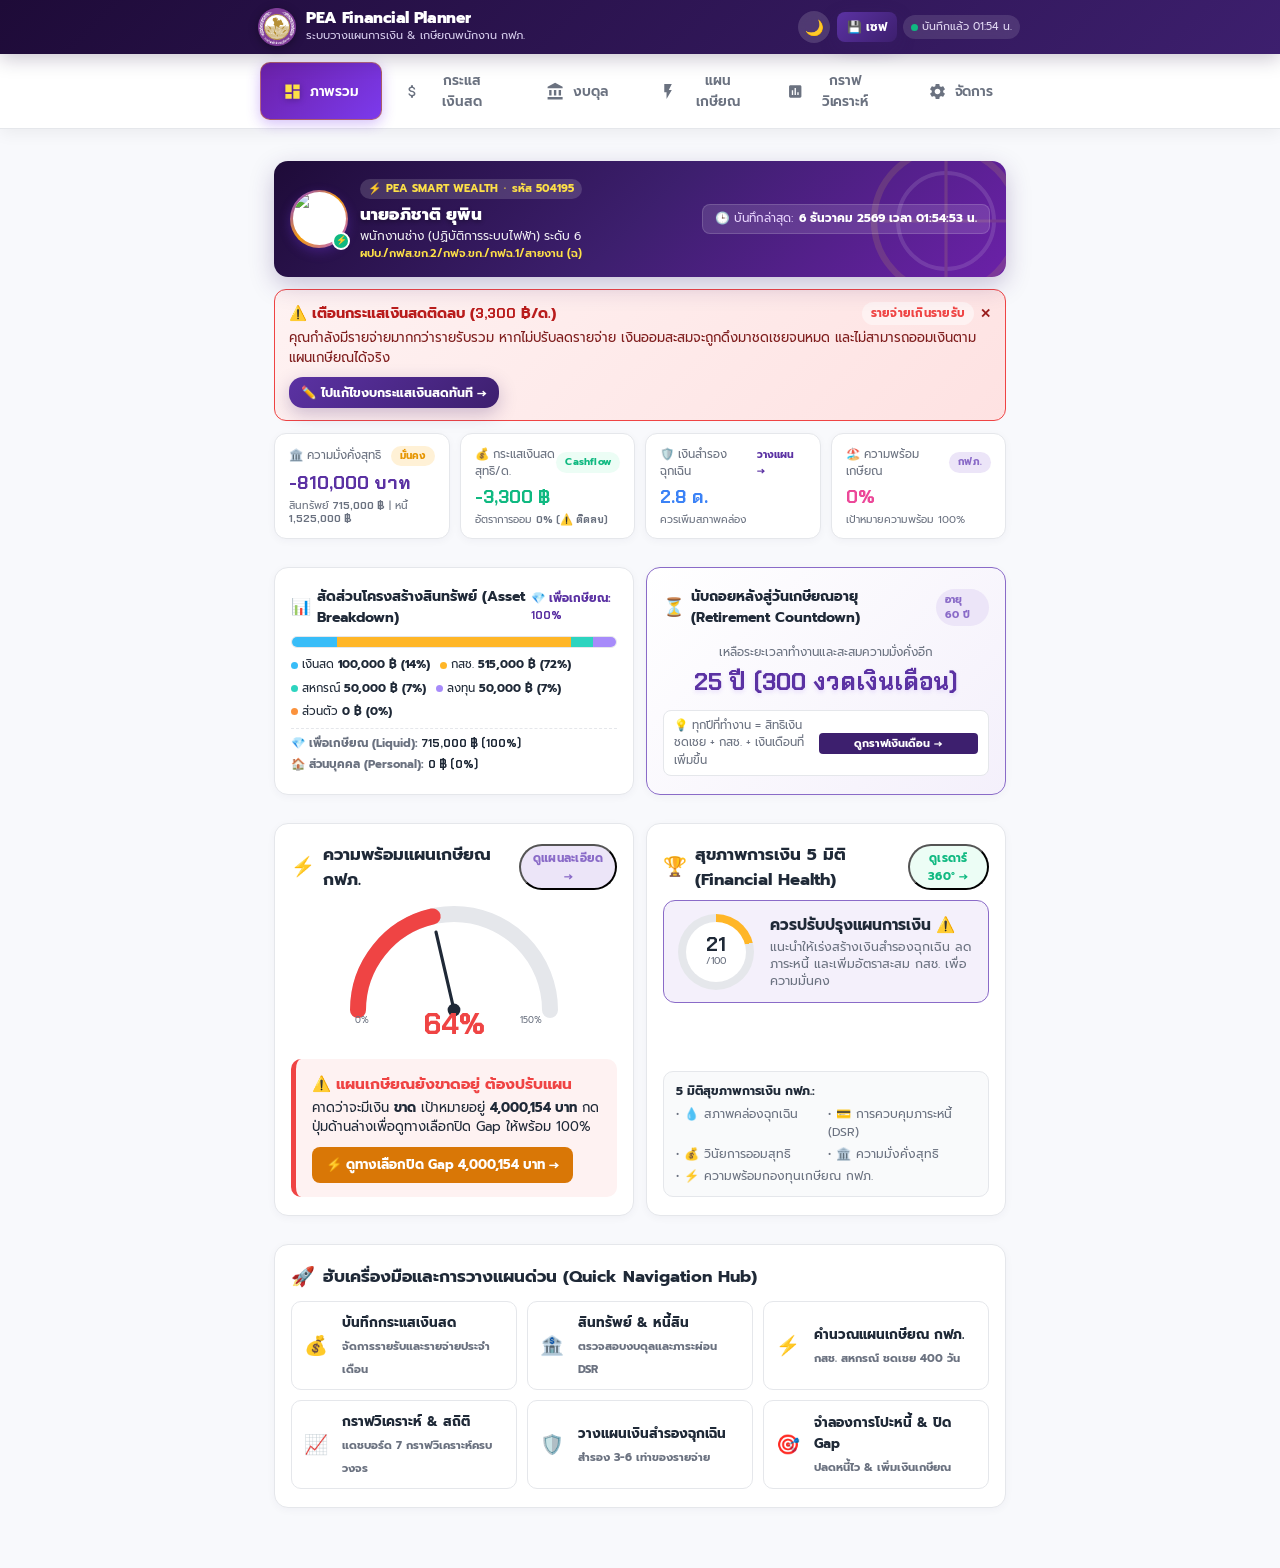
==== commit 0dd4ab2c: "feat(dashboard): redesign Tab 1 with executive layout, KPI metric cards, and modern action hub" ====
--- a/finance/index.html
+++ b/finance/index.html
@@ -1672,7 +1672,7 @@
         <div style="display:flex; justify-content:space-between; align-items:center; gap:12px; position:relative; z-index:1; flex-wrap:wrap;">
           <!-- Left: User Profile & Details -->
           <div style="display:flex; align-items:center; gap:12px; min-width:240px; flex:1;">
-            <div style="position:relative; cursor:pointer;" onclick="openProfileModal()" title="คลิกเพื่อแก้ไขโปรไฟล์">
+            <div style="position:relative;">
               <div style="width:58px; height:58px; border-radius:50%; padding:2.5px; background:linear-gradient(135deg, #7C3AED, #F59E0B, #A855F7); box-shadow:0 4px 12px rgba(124,58,237,0.3);">
                 <img id="dashUserAvatar" src="" alt="Profile" style="width:100%; height:100%; object-fit:cover; border-radius:50%; background:#FFF; display:block;">
               </div>
@@ -1696,19 +1696,11 @@
             </div>
           </div>
 
-          <!-- Right: Action Buttons & Last Saved -->
+          <!-- Right: Last Saved Timestamp Badge (Clean & Minimal) -->
           <div style="display:flex; flex-direction:column; align-items:flex-end; gap:6px;">
-            <div style="display:inline-flex; align-items:center; gap:6px; background:rgba(255,255,255,0.12); padding:4px 10px; border-radius:8px; font-size:0.72rem; color:#E9D5FF;">
+            <div style="display:inline-flex; align-items:center; gap:6px; background:rgba(255,255,255,0.12); padding:5px 12px; border-radius:8px; font-size:0.74rem; color:#E9D5FF; border:1px solid rgba(255,255,255,0.15);">
               <span>🕒 บันทึกล่าสุด:</span>
               <b id="dashLastSavedFullText" style="color:#FFFFFF;">-</b>
-            </div>
-            <div style="display:flex; gap:6px;">
-              <button type="button" class="btn btn-gold" style="padding:4px 10px; font-size:0.74rem; width:auto; border-radius:6px;" onclick="openProfileModal()">
-                <span>✏️ แก้ไขโปรไฟล์</span>
-              </button>
-              <button type="button" class="btn btn-outline" style="padding:4px 10px; font-size:0.74rem; width:auto; border-radius:6px; background:rgba(255,255,255,0.15); color:#FFFFFF; border-color:rgba(255,255,255,0.3);" onclick="switchTab('settings')">
-                <span>⚙️ ตั้งค่า</span>
-              </button>
             </div>
           </div>
         </div>
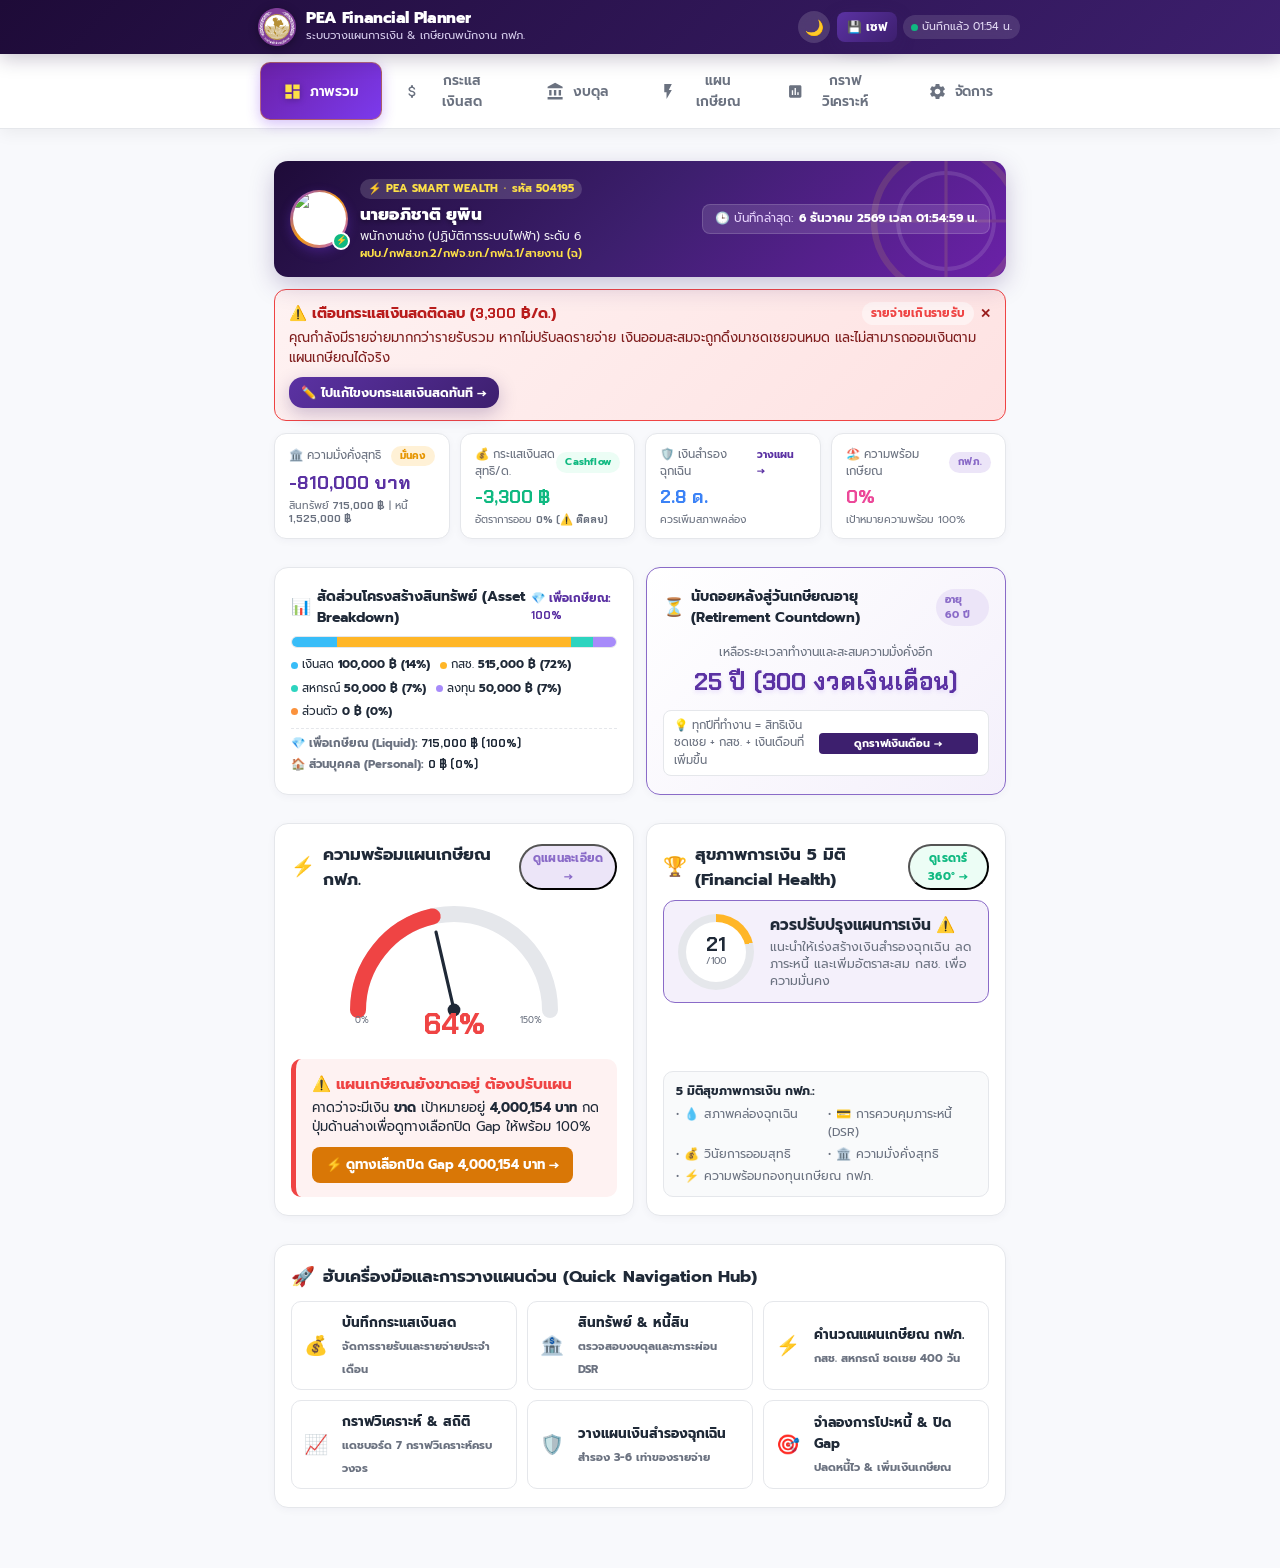
==== commit bee3c134: "feat(cashflow): upgrade Tab 2 with live sticky status strip, 3-pillar expense layout, and 50/30/20 v" ====
--- a/finance/index.html
+++ b/finance/index.html
@@ -1997,36 +1997,53 @@
     <!-- ==================== TAB 2: งบกระแสเงินสด (CASH FLOW) ==================== -->
     <div class="tab-panel" id="tab-cashflow">
       
-      <div class="segmented-control">
+      <!-- Live Cashflow Executive Status Header Strip -->
+      <div style="display:grid; grid-template-columns:repeat(auto-fit, minmax(130px, 1fr)); gap:8px; margin-bottom:12px;">
+        <div class="card" style="padding:10px 12px; border:1px solid var(--border); border-radius:12px; text-align:center; background:linear-gradient(135deg, var(--card-bg), var(--pea-purple-bg));">
+          <div style="font-size:0.68rem; color:var(--text-muted); margin-bottom:2px;">📥 รายรับรวม / เดือน</div>
+          <div class="num-font" id="cfLiveHeaderIncome" style="font-size:1.1rem; font-weight:800; color:#3B82F6;">0 ฿</div>
+        </div>
+        <div class="card" style="padding:10px 12px; border:1px solid var(--border); border-radius:12px; text-align:center; background:linear-gradient(135deg, var(--card-bg), var(--pea-purple-bg));">
+          <div style="font-size:0.68rem; color:var(--text-muted); margin-bottom:2px;">📤 รายจ่ายรวม / เดือน</div>
+          <div class="num-font" id="cfLiveHeaderExpense" style="font-size:1.1rem; font-weight:800; color:#EF4444;">0 ฿</div>
+        </div>
+        <div class="card" style="padding:10px 12px; border:1.5px solid var(--pea-purple-soft); border-radius:12px; text-align:center; background:linear-gradient(135deg, var(--card-bg), var(--pea-purple-bg)); grid-column:span 1;">
+          <div style="font-size:0.68rem; color:var(--text-muted); margin-bottom:2px;">💰 เงินเหลือออมสุทธิ / ด.</div>
+          <div class="num-font" id="cfLiveHeaderNetSavings" style="font-size:1.15rem; font-weight:800; color:#10B981;">0 ฿</div>
+        </div>
+      </div>
+
+      <!-- Segmented Sub-navigation -->
+      <div class="segmented-control" style="margin-bottom:12px;">
         <button class="seg-btn active" onclick="switchCFSub('income', this)">
-          <span>📥 รายรับ</span>
+          <span>📥 1. รายรับ</span>
           <span class="seg-badge" id="segBadgeIncome">0 ฿</span>
         </button>
         <button class="seg-btn" onclick="switchCFSub('expense', this)">
-          <span>📤 รายจ่าย</span>
+          <span>📤 2. รายจ่าย</span>
           <span class="seg-badge" id="segBadgeExpense">0 ฿</span>
         </button>
         <button class="seg-btn" onclick="switchCFSub('summary', this)">
-          <span>📊 สรุปผล</span>
+          <span>📊 3. สรุปผล &amp; วางแผน</span>
           <span class="seg-badge" id="segBadgeCashflow">0 ฿</span>
         </button>
       </div>
 
       <!-- CF SUB 1: รายรับ (INCOME) -->
       <div id="cf-sub-income">
-        <div class="card">
-          <div class="card-header">
-            <div class="card-title"><span class="icon">💵</span><span>รายรับต่อเดือน (Income)</span></div>
-            <span class="badge badge-green">รวม: <span class="num-font" id="cfTotalIncomeBadge">0</span> ฿</span>
+        <div class="card" style="border-radius:14px;">
+          <div class="card-header" style="margin-bottom:10px;">
+            <div class="card-title"><span class="icon">💵</span><span>รายรับประจำเดือน (Income)</span></div>
+            <span class="badge badge-green">รวม: <span class="num-font" id="cfTotalIncomeBadge">0</span> ฿/ด.</span>
           </div>
 
           <!-- Section 1: เงินเดือนพื้นฐาน -->
           <div style="font-weight:700; font-size:0.85rem; color:var(--text-main); margin-bottom:6px; display:flex; align-items:center; justify-content:space-between; flex-wrap:wrap; gap:4px;">
-            <span>💼 1. เงินเดือนพื้นฐาน (Base Salary)</span>
-            <span class="badge badge-purple" style="font-size:0.68rem;">ฐานคำนวณ กสช. & ชดเชย 400 วัน</span>
+            <span>💼 1. เงินเดือนประจำ กฟภ. (Base Salary)</span>
+            <span class="badge badge-purple" style="font-size:0.68rem;">ฐานคำนวณ กสช. &amp; ชดเชย 400 วัน</span>
           </div>
           <div class="input-group">
-            <label class="input-label"><span>เงินเดือนประจำ กฟภ. (บาท/เดือน)</span><span class="input-hint">หลัก</span></label>
+            <label class="input-label"><span>เงินเดือนพื้นฐาน (บาท/เดือน)</span><span class="input-hint">ตามระดับตำแหน่ง</span></label>
             <div class="input-wrap">
               <input type="number" inputmode="decimal" class="form-input" id="inc_salary" value="35000" oninput="onDataChanged()">
               <span class="input-unit">บาท</span>
@@ -2041,10 +2058,10 @@
           </div>
 
           <!-- Section 2: สวัสดิการและค่าตอบแทนพิเศษ กฟภ. -->
-          <div style="background:var(--pea-purple-bg); border:1px solid var(--border-focus); border-radius:10px; padding:12px; margin:14px 0 14px 0;">
+          <div style="background:var(--pea-purple-bg); border:1.5px solid var(--pea-purple-soft); border-radius:12px; padding:12px; margin:14px 0;">
             <div style="font-weight:700; font-size:0.85rem; color:var(--pea-purple-light); margin-bottom:8px; display:flex; justify-content:space-between; align-items:center; flex-wrap:wrap; gap:4px;">
-              <span>⚡ 2. สวัสดิการ & ค่าตอบแทนพิเศษ กฟภ. (PEA Allowances)</span>
-              <span class="badge badge-gold" style="font-size:0.68rem;">รวมในกระแสเงินสด & ฐานภาษี</span>
+              <span>⚡ 2. สวัสดิการ &amp; ค่าตอบแทนพิเศษ กฟภ. (PEA Allowances)</span>
+              <span class="badge badge-gold" style="font-size:0.68rem;">รวมในกระแสเงินสดรายเดือน</span>
             </div>
 
             <div class="input-group">
@@ -2092,7 +2109,7 @@
 
           <!-- Section 3: รายได้เสริม & โบนัส -->
           <div style="font-weight:700; font-size:0.85rem; color:var(--text-main); margin-bottom:6px;">
-            <span>📈 3. โบนัสและรายได้อื่นๆ (Other Incomes)</span>
+            <span>📈 3. โบนัสและรายได้อื่นๆ (Bonus &amp; Other Income)</span>
           </div>
 
           <div class="input-group">
@@ -2101,6 +2118,12 @@
               <input type="number" inputmode="decimal" class="form-input" id="inc_bonus" value="0" oninput="onDataChanged()">
               <span class="input-unit">บาท/ด.</span>
             </div>
+            <div class="chips-row">
+              <span class="chip" onclick="setVal('inc_bonus', 3000)">3,000</span>
+              <span class="chip" onclick="setVal('inc_bonus', 6000)">6,000</span>
+              <span class="chip" onclick="setVal('inc_bonus', 10000)">10,000</span>
+              <span class="chip" onclick="setVal('inc_bonus', 15000)">15,000</span>
+            </div>
           </div>
 
           <div class="input-group">
@@ -2135,23 +2158,22 @@
             </div>
           </div>
 
-          <button class="btn btn-purple" onclick="switchCFSub('expense', document.querySelectorAll('#tab-cashflow .seg-btn')[1])">ถัดไป: กรอกรายจ่าย →</button>
+          <button type="button" class="btn btn-purple" style="margin-top:10px;" onclick="switchCFSub('expense', document.querySelectorAll('#tab-cashflow .seg-btn')[1])">ถัดไป: บันทึกรายจ่าย →</button>
         </div>
       </div>
 
       <!-- CF SUB 2: รายจ่าย (EXPENSES) -->
       <div id="cf-sub-expense" style="display:none;">
         
-        <!-- หมวดที่ 1: รายการหักสวัสดิการ & สลิปเงินเดือน กฟภ. (PEA Payroll Deductions) -->
-        <div class="card" style="border:1.5px solid var(--pea-purple-soft); background:linear-gradient(135deg, var(--card-bg), var(--pea-purple-bg)); margin-bottom:14px;">
+        <!-- หมวดที่ 1: รายการหักสวัสดิการ & สลิปเงินเดือน กฟภ. -->
+        <div class="card" style="border:1.5px solid var(--pea-purple-soft); background:linear-gradient(135deg, var(--card-bg), var(--pea-purple-bg)); margin-bottom:12px; border-radius:14px;">
           <div class="card-header" style="margin-bottom:8px;">
             <div class="card-title">
               <span class="icon">⚡</span>
-              <span>รายการหักสลิปเงินเดือน & สวัสดิการ กฟภ. (Payroll Deductions)</span>
+              <span>1. รายการหักหน้าสลิปเงินเดือน กฟภ. (Payroll Deductions)</span>
             </div>
             <span class="badge badge-purple" id="peaDeductionsSubtotalBadge">0 ฿/ด.</span>
           </div>
-          <p style="font-size:0.78rem; color:var(--text-muted); margin-bottom:12px;">รายการหักจากเงินเดือนประจำเดือนของการไฟฟ้าส่วนภูมิภาค:</p>
 
           <!-- 1. ภาษีหัก ณ ที่จ่าย -->
           <div class="input-group">
@@ -2162,10 +2184,16 @@
               <input type="number" inputmode="decimal" class="form-input" id="exp_pea_tax" value="0" oninput="onDataChanged()">
               <span class="input-unit">บาท/ด.</span>
             </div>
+            <div class="chips-row">
+              <span class="chip" onclick="setVal('exp_pea_tax', 0)">0</span>
+              <span class="chip" onclick="setVal('exp_pea_tax', 500)">500</span>
+              <span class="chip" onclick="setVal('exp_pea_tax', 1200)">1,200</span>
+              <span class="chip" onclick="setVal('exp_pea_tax', 2500)">2,500</span>
+            </div>
           </div>
 
           <!-- 2. ฌาปนกิจสงเคราะห์ -->
-          <div class="input-group">
+          <div class="input-group" style="margin-bottom:6px;">
             <label class="input-label">
               <span>🤝 เงินสงเคราะห์ / สมาคมฌาปนกิจสงเคราะห์ (กฟภ. / สหกรณ์)</span>
             </label>
@@ -2173,22 +2201,31 @@
               <input type="number" inputmode="decimal" class="form-input" id="exp_pea_cremation" value="300" oninput="onDataChanged()">
               <span class="input-unit">บาท/ด.</span>
             </div>
-          </div>
-
-          <!-- Helpful note for PEA Provident Fund, Coop Shares & Loans -->
+            <div class="chips-row">
+              <span class="chip" onclick="setVal('exp_pea_cremation', 200)">200</span>
+              <span class="chip" onclick="setVal('exp_pea_cremation', 300)">300</span>
+              <span class="chip" onclick="setVal('exp_pea_cremation', 500)">500</span>
+              <span class="chip" onclick="setVal('exp_pea_cremation', 800)">800</span>
+            </div>
+          </div>
+
+          <!-- Note for Provident Fund, Coop Shares & Loans -->
           <div style="margin-top:10px; padding:8px 12px; border-radius:8px; background:var(--card-sub); font-size:0.75rem; color:var(--text-muted); line-height:1.4; border-left:3px solid var(--pea-purple-light);">
             💡 <b>สำหรับเงินสะสม กสช., ค่าหุ้นสหกรณ์, และเงินกู้สหกรณ์:</b> ถือเป็นเงินออมสะสมสินทรัพย์และภาระหนี้สิน โดยสามารถตั้งค่าและคำนวณเงินก้อนได้ใน <b>หมวดที่ 3 (งบดุล)</b> และ <b>หมวดที่ 4 (แผนเกษียณ)</b> โดยตรง เพื่อให้งบรายจ่ายสะท้อนเฉพาะค่าใช้จ่ายจริง
           </div>
         </div>
 
-        <!-- หมวดที่ 2: ค่าใช้จ่ายดำเนินชีวิต & ครอบครัว (Living & Household Expenses) -->
-        <div class="card">
-          <div class="card-header">
-            <div class="card-title"><span class="icon">💳</span><span>ค่าใช้จ่ายดำเนินชีวิต & ผ่อนชำระทั่วไป</span></div>
-            <span class="badge badge-red">รวมรายจ่ายทั้งหมด: <span class="num-font" id="cfTotalExpenseBadge">0</span> ฿</span>
-          </div>
-
-          <div style="background:var(--pea-purple-bg); border:1px solid var(--border-focus); border-radius:10px; padding:10px 12px; margin-bottom:14px; display:flex; justify-content:space-between; align-items:center;">
+        <!-- หมวดที่ 2: รายจ่ายคงที่จำเป็น & ค่างวดผ่อนหนี้ (Fixed Needs & Debt) -->
+        <div class="card" style="border-radius:14px; margin-bottom:12px;">
+          <div class="card-header" style="margin-bottom:8px;">
+            <div class="card-title">
+              <span class="icon">🏠</span>
+              <span>2. รายจ่ายคงที่จำเป็น &amp; ภาระผ่อนหนี้สิน (Fixed Needs)</span>
+            </div>
+          </div>
+
+          <!-- Debt Auto Summary Banner -->
+          <div style="background:var(--pea-purple-bg); border:1px solid var(--border-focus); border-radius:10px; padding:10px 12px; margin-bottom:12px; display:flex; justify-content:space-between; align-items:center;">
             <div>
               <span style="font-size:0.82rem; font-weight:700; color:var(--pea-purple-light);">📑 รวมค่างวดผ่อนหนี้สินทุกประเภท (ดึงจากหมวดที่ 3 หนี้สิน):</span>
               <div style="font-size:0.72rem; color:var(--text-muted); margin-top:2px;">คำนวณอัตโนมัติจากสินเชื่อบ้าน, รถยนต์, สหกรณ์ กฟภ. และบัตรเครดิต</div>
@@ -2199,30 +2236,82 @@
           <div class="input-group">
             <label class="input-label">
               <span>🏠 ค่าเช่าบ้าน / หอพัก / ค่าส่วนกลาง (สำหรับผู้ไม่มีหนี้บ้าน)</span>
-              <span class="input-hint">ค่าเช่าที่อยู่อาศัย</span>
             </label>
             <div class="input-wrap">
               <input type="number" inputmode="decimal" class="form-input" id="exp_housing" value="0" oninput="onDataChanged()">
-              <span class="input-unit">บาท</span>
+              <span class="input-unit">บาท/ด.</span>
+            </div>
+            <div class="chips-row">
+              <span class="chip" onclick="setVal('exp_housing', 0)">0</span>
+              <span class="chip" onclick="setVal('exp_housing', 3000)">3,000</span>
+              <span class="chip" onclick="setVal('exp_housing', 5000)">5,000</span>
+              <span class="chip" onclick="setVal('exp_housing', 8000)">8,000</span>
             </div>
           </div>
 
           <div class="input-group">
             <label class="input-label">
               <span>🚗 ค่าน้ำมัน / ค่าเดินทาง / ค่าบำรุงรักษารถประจำเดือน</span>
-              <span class="input-hint">ค่าเดินทาง</span>
             </label>
             <div class="input-wrap">
               <input type="number" inputmode="decimal" class="form-input" id="exp_car" value="0" oninput="onDataChanged()">
-              <span class="input-unit">บาท</span>
-            </div>
+              <span class="input-unit">บาท/ด.</span>
+            </div>
+            <div class="chips-row">
+              <span class="chip" onclick="setVal('exp_car', 1500)">1,500</span>
+              <span class="chip" onclick="setVal('exp_car', 3000)">3,000</span>
+              <span class="chip" onclick="setVal('exp_car', 5000)">5,000</span>
+              <span class="chip" onclick="setVal('exp_car', 8000)">8,000</span>
+            </div>
+          </div>
+
+          <div class="input-group">
+            <label class="input-label">
+              <span>🏥 เบี้ยประกันภัย (สุขภาพ/ชีวิต/รถ เฉลี่ยต่อเดือน)</span>
+            </label>
+            <div class="input-wrap">
+              <input type="number" inputmode="decimal" class="form-input" id="exp_insurance" value="1500" oninput="onDataChanged()">
+              <span class="input-unit">บาท/ด.</span>
+            </div>
+            <div class="chips-row">
+              <span class="chip" onclick="setVal('exp_insurance', 0)">0</span>
+              <span class="chip" onclick="setVal('exp_insurance', 1500)">1,500</span>
+              <span class="chip" onclick="setVal('exp_insurance', 3000)">3,000</span>
+              <span class="chip" onclick="setVal('exp_insurance', 5000)">5,000</span>
+            </div>
+          </div>
+
+          <div class="input-group" style="margin-bottom:0;">
+            <label class="input-label"><span>🧾 ค่าใช้จ่ายคงที่อื่นๆ</span></label>
+            <div class="input-wrap">
+              <input type="number" inputmode="decimal" class="form-input" id="exp_tax" value="0" oninput="onDataChanged()">
+              <span class="input-unit">บาท/ด.</span>
+            </div>
+          </div>
+        </div>
+
+        <!-- หมวดที่ 3: ค่าใช้จ่ายผันแปร & ไลฟ์สไตล์ (Variable & Lifestyle) -->
+        <div class="card" style="border-radius:14px;">
+          <div class="card-header" style="margin-bottom:8px;">
+            <div class="card-title">
+              <span class="icon">🛒</span>
+              <span>3. ค่าใช้จ่ายผันแปร &amp; ไลฟ์สไตล์ครอบครัว (Variable Wants)</span>
+            </div>
+            <span class="badge badge-red">รวมรายจ่ายทั้งหมด: <span class="num-font" id="cfTotalExpenseBadge">0</span> ฿</span>
           </div>
 
           <div class="input-group">
             <label class="input-label"><span>🛒 ค่าใช้จ่ายในบ้าน (อาหาร / ค่าน้ำ-ไฟ / ของใช้)</span></label>
             <div class="input-wrap">
               <input type="number" inputmode="decimal" class="form-input" id="exp_home" value="12000" oninput="onDataChanged()">
-              <span class="input-unit">บาท</span>
+              <span class="input-unit">บาท/ด.</span>
+            </div>
+            <div class="chips-row">
+              <span class="chip" onclick="setVal('exp_home', 6000)">6,000</span>
+              <span class="chip" onclick="setVal('exp_home', 9000)">9,000</span>
+              <span class="chip" onclick="setVal('exp_home', 12000)">12,000</span>
+              <span class="chip" onclick="setVal('exp_home', 15000)">15,000</span>
+              <span class="chip" onclick="setVal('exp_home', 20000)">20,000</span>
             </div>
           </div>
 
@@ -2230,15 +2319,13 @@
             <label class="input-label"><span>👨‍👩‍👧‍👦 ค่าเลี้ยงดูบุตร / ครอบครัว / การศึกษา</span></label>
             <div class="input-wrap">
               <input type="number" inputmode="decimal" class="form-input" id="exp_family" value="0" oninput="onDataChanged()">
-              <span class="input-unit">บาท</span>
-            </div>
-          </div>
-
-          <div class="input-group">
-            <label class="input-label"><span>🏥 เบี้ยประกันภัย (สุขภาพ/ชีวิต/รถ เฉลี่ยต่อเดือน)</span></label>
-            <div class="input-wrap">
-              <input type="number" inputmode="decimal" class="form-input" id="exp_insurance" value="1500" oninput="onDataChanged()">
-              <span class="input-unit">บาท</span>
+              <span class="input-unit">บาท/ด.</span>
+            </div>
+            <div class="chips-row">
+              <span class="chip" onclick="setVal('exp_family', 0)">0</span>
+              <span class="chip" onclick="setVal('exp_family', 3000)">3,000</span>
+              <span class="chip" onclick="setVal('exp_family', 5000)">5,000</span>
+              <span class="chip" onclick="setVal('exp_family', 10000)">10,000</span>
             </div>
           </div>
 
@@ -2246,7 +2333,13 @@
             <label class="input-label"><span>☕ ค่าใช้จ่ายส่วนตัว / ท่องเที่ยว / ไลฟ์สไตล์</span></label>
             <div class="input-wrap">
               <input type="number" inputmode="decimal" class="form-input" id="exp_lifestyle" value="5000" oninput="onDataChanged()">
-              <span class="input-unit">บาท</span>
+              <span class="input-unit">บาท/ด.</span>
+            </div>
+            <div class="chips-row">
+              <span class="chip" onclick="setVal('exp_lifestyle', 2000)">2,000</span>
+              <span class="chip" onclick="setVal('exp_lifestyle', 4000)">4,000</span>
+              <span class="chip" onclick="setVal('exp_lifestyle', 6000)">6,000</span>
+              <span class="chip" onclick="setVal('exp_lifestyle', 10000)">10,000</span>
             </div>
           </div>
 
@@ -2257,64 +2350,94 @@
             </label>
             <div class="input-wrap">
               <input type="number" inputmode="decimal" class="form-input" id="exp_saving" value="3000" oninput="onDataChanged()">
-              <span class="input-unit">บาท</span>
-            </div>
-          </div>
-
-          <div class="input-group">
-            <label class="input-label"><span>🧾 ค่าใช้จ่ายอื่นๆ</span></label>
-            <div class="input-wrap">
-              <input type="number" inputmode="decimal" class="form-input" id="exp_tax" value="0" oninput="onDataChanged()">
-              <span class="input-unit">บาท</span>
-            </div>
-          </div>
-
-          <button class="btn btn-primary" onclick="switchCFSub('summary', document.querySelectorAll('#tab-cashflow .seg-btn')[2])">ดูสรุปกระแสเงินสด →</button>
+              <span class="input-unit">บาท/ด.</span>
+            </div>
+            <div class="chips-row">
+              <span class="chip" onclick="setVal('exp_saving', 1000)">1,000</span>
+              <span class="chip" onclick="setVal('exp_saving', 3000)">3,000</span>
+              <span class="chip" onclick="setVal('exp_saving', 5000)">5,000</span>
+              <span class="chip" onclick="setVal('exp_saving', 10000)">10,000</span>
+            </div>
+          </div>
+
+          <button type="button" class="btn btn-primary" style="margin-top:10px;" onclick="switchCFSub('summary', document.querySelectorAll('#tab-cashflow .seg-btn')[2])">ดูสรุปกระแสเงินสด &amp; แผนสร้างเงินสำรอง →</button>
         </div>
       </div>
 
       <!-- CF SUB 3: สรุปผล (SUMMARY) -->
       <div id="cf-sub-summary" style="display:none;">
-        <div class="card">
-          <div class="card-header">
-            <div class="card-title"><span class="icon">📊</span><span>สรุปกระแสเงินสดรายเดือน</span></div>
-          </div>
-
-          <div class="stat-grid-2">
-            <div class="mini-stat highlight">
+        <div class="card" style="border-radius:14px; margin-bottom:12px;">
+          <div class="card-header" style="margin-bottom:10px;">
+            <div class="card-title"><span class="icon">📊</span><span>สรุปกระแสเงินสดรายเดือน (Cash Flow Summary)</span></div>
+          </div>
+
+          <div class="stat-grid-2" style="margin-bottom:10px;">
+            <div class="mini-stat highlight" style="background:var(--card-bg);">
               <span class="mini-label">รวมรายรับ</span>
               <div class="mini-value num-font green" id="sumIncome">0 ฿</div>
             </div>
-            <div class="mini-stat">
+            <div class="mini-stat" style="background:var(--card-bg);">
               <span class="mini-label">รวมรายจ่าย</span>
               <div class="mini-value num-font red" id="sumExpense">0 ฿</div>
             </div>
           </div>
 
-          <div class="card" style="background:var(--pea-purple-bg); border-color:var(--border-focus); margin-bottom:14px;">
-            <div class="hero-stat-label" style="color:var(--pea-purple-soft);">เงินออมสุทธิต่อเดือน (รายรับ - รายจ่าย)</div>
-            <div class="hero-stat-value num-font" id="sumNetSavings" style="color:var(--text-main); font-size:1.8rem;">0 บาท</div>
+          <div class="card" style="background:var(--pea-purple-bg); border:1.5px solid var(--pea-purple-soft); margin-bottom:12px; text-align:center; padding:12px;">
+            <div class="hero-stat-label" style="color:var(--text-muted); font-size:0.78rem;">เงินออมสุทธิต่อเดือน (รายรับ - รายจ่าย)</div>
+            <div class="hero-stat-value num-font" id="sumNetSavings" style="color:var(--text-main); font-size:1.6rem; font-weight:800;">0 บาท</div>
           </div>
 
           <div class="breakdown-row">
-            <span>อัตราการออม (% ของรายรับ)</span>
+            <span>อัตราการออมสุทธิ (% ของรายรับ)</span>
             <span class="num-font" id="sumSavingsRate" style="font-weight:700;">0%</span>
           </div>
           <div class="breakdown-row">
-            <span>อัตราการจ่ายหนี้ (DTI)</span>
+            <span>อัตราการจ่ายหนี้ (DTI / DSR)</span>
             <span class="num-font" id="sumDebtRatio" style="font-weight:700;">0%</span>
           </div>
 
-          <div style="margin-top:12px; padding:12px; border-radius:10px; background:var(--card-sub); font-size:0.8rem; color:var(--text-muted);">
+          <!-- 50/30/20 Budgeting Rule Visualizer -->
+          <div style="margin-top:14px; background:var(--card-sub); border:1px solid var(--border); border-radius:12px; padding:12px;">
+            <div style="display:flex; justify-content:space-between; align-items:center; margin-bottom:8px;">
+              <b style="font-size:0.84rem; color:var(--text-main);">⚖️ การจัดสรรเงินตามหลักสากล (50/30/20 Rule)</b>
+              <span style="font-size:0.7rem; color:var(--text-muted);">เป้าหมาย: จำเป็น 50% | ไลฟ์สไตล์ 30% | ออม 20%</span>
+            </div>
+
+            <div style="height:12px; background:var(--border); border-radius:6px; overflow:hidden; display:flex; margin-bottom:8px;">
+              <div id="cfBarNeeds" style="background:#3B82F6; width:50%; height:100%; transition:width 0.4s ease;" title="จำเป็น (Needs)"></div>
+              <div id="cfBarWants" style="background:#F59E0B; width:30%; height:100%; transition:width 0.4s ease;" title="ไลฟ์สไตล์ (Wants)"></div>
+              <div id="cfBarSavings" style="background:#10B981; width:20%; height:100%; transition:width 0.4s ease;" title="เงินออม (Savings)"></div>
+            </div>
+
+            <div style="display:grid; grid-template-columns:repeat(3, 1fr); gap:6px; font-size:0.72rem; text-align:center;">
+              <div style="background:var(--card-bg); padding:6px; border-radius:8px; border:1px solid var(--border);">
+                <div style="color:#3B82F6; font-weight:700;">🟢 จำเป็น (Needs)</div>
+                <div id="cfNeedsVal" class="num-font" style="font-weight:700; font-size:0.82rem;">0 ฿</div>
+                <div style="color:var(--text-muted); font-size:0.65rem;" id="cfNeedsPct">0%</div>
+              </div>
+              <div style="background:var(--card-bg); padding:6px; border-radius:8px; border:1px solid var(--border);">
+                <div style="color:#F59E0B; font-weight:700;">🟡 ไลฟ์สไตล์ (Wants)</div>
+                <div id="cfWantsVal" class="num-font" style="font-weight:700; font-size:0.82rem;">0 ฿</div>
+                <div style="color:var(--text-muted); font-size:0.65rem;" id="cfWantsPct">0%</div>
+              </div>
+              <div style="background:var(--card-bg); padding:6px; border-radius:8px; border:1px solid var(--border);">
+                <div style="color:#10B981; font-weight:700;">🟣 เงินออม (Savings)</div>
+                <div id="cfSavingsVal" class="num-font" style="font-weight:700; font-size:0.82rem;">0 ฿</div>
+                <div style="color:var(--text-muted); font-size:0.65rem;" id="cfSavingsPct">0%</div>
+              </div>
+            </div>
+          </div>
+
+          <div style="margin-top:12px; padding:10px 12px; border-radius:10px; background:var(--pea-purple-bg); font-size:0.78rem; color:var(--text-main); line-height:1.4;">
             💡 <b>คำแนะนำสุขภาพทางการเงิน:</b>
-            <ul style="padding-left:18px; margin-top:4px;">
-              <li>ควรรักษาอัตราการออมอย่างน้อย <b>20% ของรายรับ</b></li>
-              <li>อัตราการจ่ายหนี้สินรวม <b>ไม่ควรเกิน 40% ของรายรับ</b></li>
+            <ul style="padding-left:18px; margin:4px 0 0 0;">
+              <li>ควรรักษาอัตราการออมอย่างน้อย <b>20% ของรายรับรวม</b></li>
+              <li>อัตราการผ่อนชำระหนี้สินรวม (DSR) <b>ไม่ควรเกิน 30-40% ของรายรับ</b></li>
             </ul>
           </div>
 
           <!-- Emergency Fund & Liquidity Optimizer Card -->
-          <div class="card" id="emergencyFundCard" style="background:linear-gradient(135deg, var(--pea-purple-bg), var(--pea-purple-tint)); border:1.5px solid var(--pea-purple-soft); margin-top:14px;">
+          <div class="card" id="emergencyFundCard" style="background:linear-gradient(135deg, var(--pea-purple-bg), var(--pea-purple-tint)); border:1.5px solid var(--pea-purple-soft); margin-top:14px; border-radius:14px;">
             <div class="card-header" style="margin-bottom:8px;">
               <div class="card-title" style="font-size:0.95rem;">
                 <span class="icon">🛡️</span>
@@ -2368,10 +2491,11 @@
 
               <!-- Estimated Time to Target -->
               <div id="efTimelineVerdict" style="font-size:0.8rem; line-height:1.5; color:var(--text-main); background:var(--card-sub); padding:10px 12px; border-radius:8px;">
-                <!-- Dynamically populated timeline -->
+                คำนวณระยะเวลาสร้างเงินสำรองฉุกเฉิน...
               </div>
             </div>
           </div>
+
         </div>
       </div>
 
@@ -6832,6 +6956,35 @@
       // Update Cash Flow UI
       if ($('cfTotalIncomeBadge')) $('cfTotalIncomeBadge').textContent = fmt(totalIncome);
       if ($('cfTotalExpenseBadge')) $('cfTotalExpenseBadge').textContent = fmt(totalExpense);
+      if ($('cfLiveHeaderIncome')) $('cfLiveHeaderIncome').textContent = fmt(totalIncome) + ' ฿';
+      if ($('cfLiveHeaderExpense')) $('cfLiveHeaderExpense').textContent = fmt(totalExpense) + ' ฿';
+      if ($('cfLiveHeaderNetSavings')) {
+        $('cfLiveHeaderNetSavings').textContent = (netSavings >= 0 ? '+' : '') + fmt(netSavings) + ' ฿';
+        $('cfLiveHeaderNetSavings').style.color = netSavings >= 0 ? '#10B981' : '#EF4444';
+      }
+      if ($('cfLiveHeaderSavingsRate')) $('cfLiveHeaderSavingsRate').textContent = fmt2(savingsRate) + '%';
+
+      // 50/30/20 Budgeting Rule calculations
+      const needsVal = Math.round((state.exp_housing || 0) + (state.exp_car || 0) + (state.exp_home || 0) + (state.exp_insurance || 0) + (state.exp_pea_tax || 0) + (state.exp_pea_cremation || 0) + totalDebtMonthly);
+      const wantsVal = Math.round((state.exp_lifestyle || 0) + (state.exp_family || 0) + (state.exp_tax || 0));
+      const savingsVal = Math.round(Math.max(0, netSavings) + (state.exp_saving || 0));
+      const incTotal = totalIncome || 1;
+
+      const needsPct = Math.round((needsVal / incTotal) * 100);
+      const wantsPct = Math.round((wantsVal / incTotal) * 100);
+      const savingsPct = Math.round((savingsVal / incTotal) * 100);
+
+      if ($('cfNeedsVal')) $('cfNeedsVal').textContent = fmt(needsVal) + ' ฿';
+      if ($('cfNeedsPct')) $('cfNeedsPct').textContent = needsPct + '%';
+      if ($('cfWantsVal')) $('cfWantsVal').textContent = fmt(wantsVal) + ' ฿';
+      if ($('cfWantsPct')) $('cfWantsPct').textContent = wantsPct + '%';
+      if ($('cfSavingsVal')) $('cfSavingsVal').textContent = fmt(savingsVal) + ' ฿';
+      if ($('cfSavingsPct')) $('cfSavingsPct').textContent = savingsPct + '%';
+
+      if ($('cfBarNeeds')) $('cfBarNeeds').style.width = Math.min(100, needsPct) + '%';
+      if ($('cfBarWants')) $('cfBarWants').style.width = Math.min(100, wantsPct) + '%';
+      if ($('cfBarSavings')) $('cfBarSavings').style.width = Math.min(100, savingsPct) + '%';
+
       if ($('sumIncome')) $('sumIncome').textContent = fmt(totalIncome) + ' ฿';
       if ($('sumExpense')) $('sumExpense').textContent = fmt(totalExpense) + ' ฿';
       if ($('sumNetSavings')) {
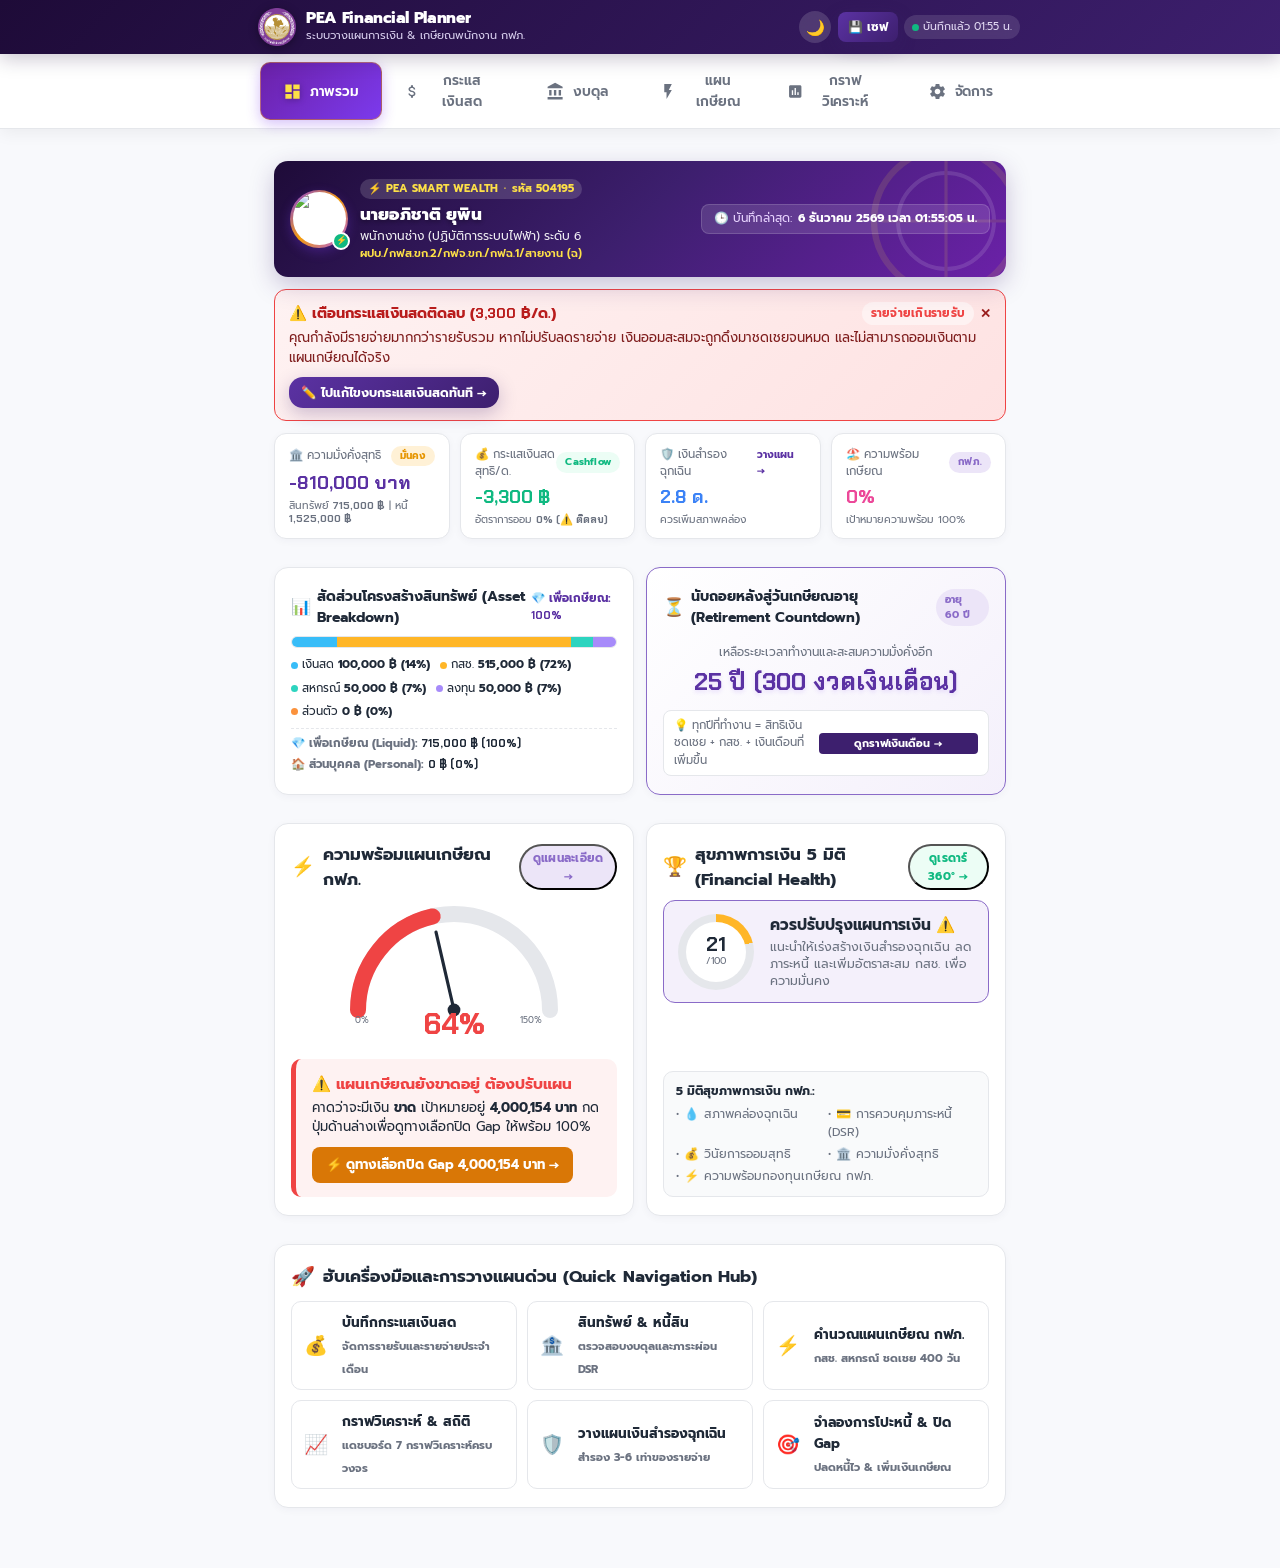
==== commit f750f703: "feat(cashflow): upgrade Tab 2 with live sticky status strip, 3-pillar expense layout, and 50/30/20 v" ====
--- a/finance/index.html
+++ b/finance/index.html
@@ -4724,6 +4724,7 @@
       renderDebtLists();
       renderDebtStrategy();
       renderAll();
+      calculateRetirement();
       initServiceWorker();
       setTimeout(initQRCodes, 300);
     });
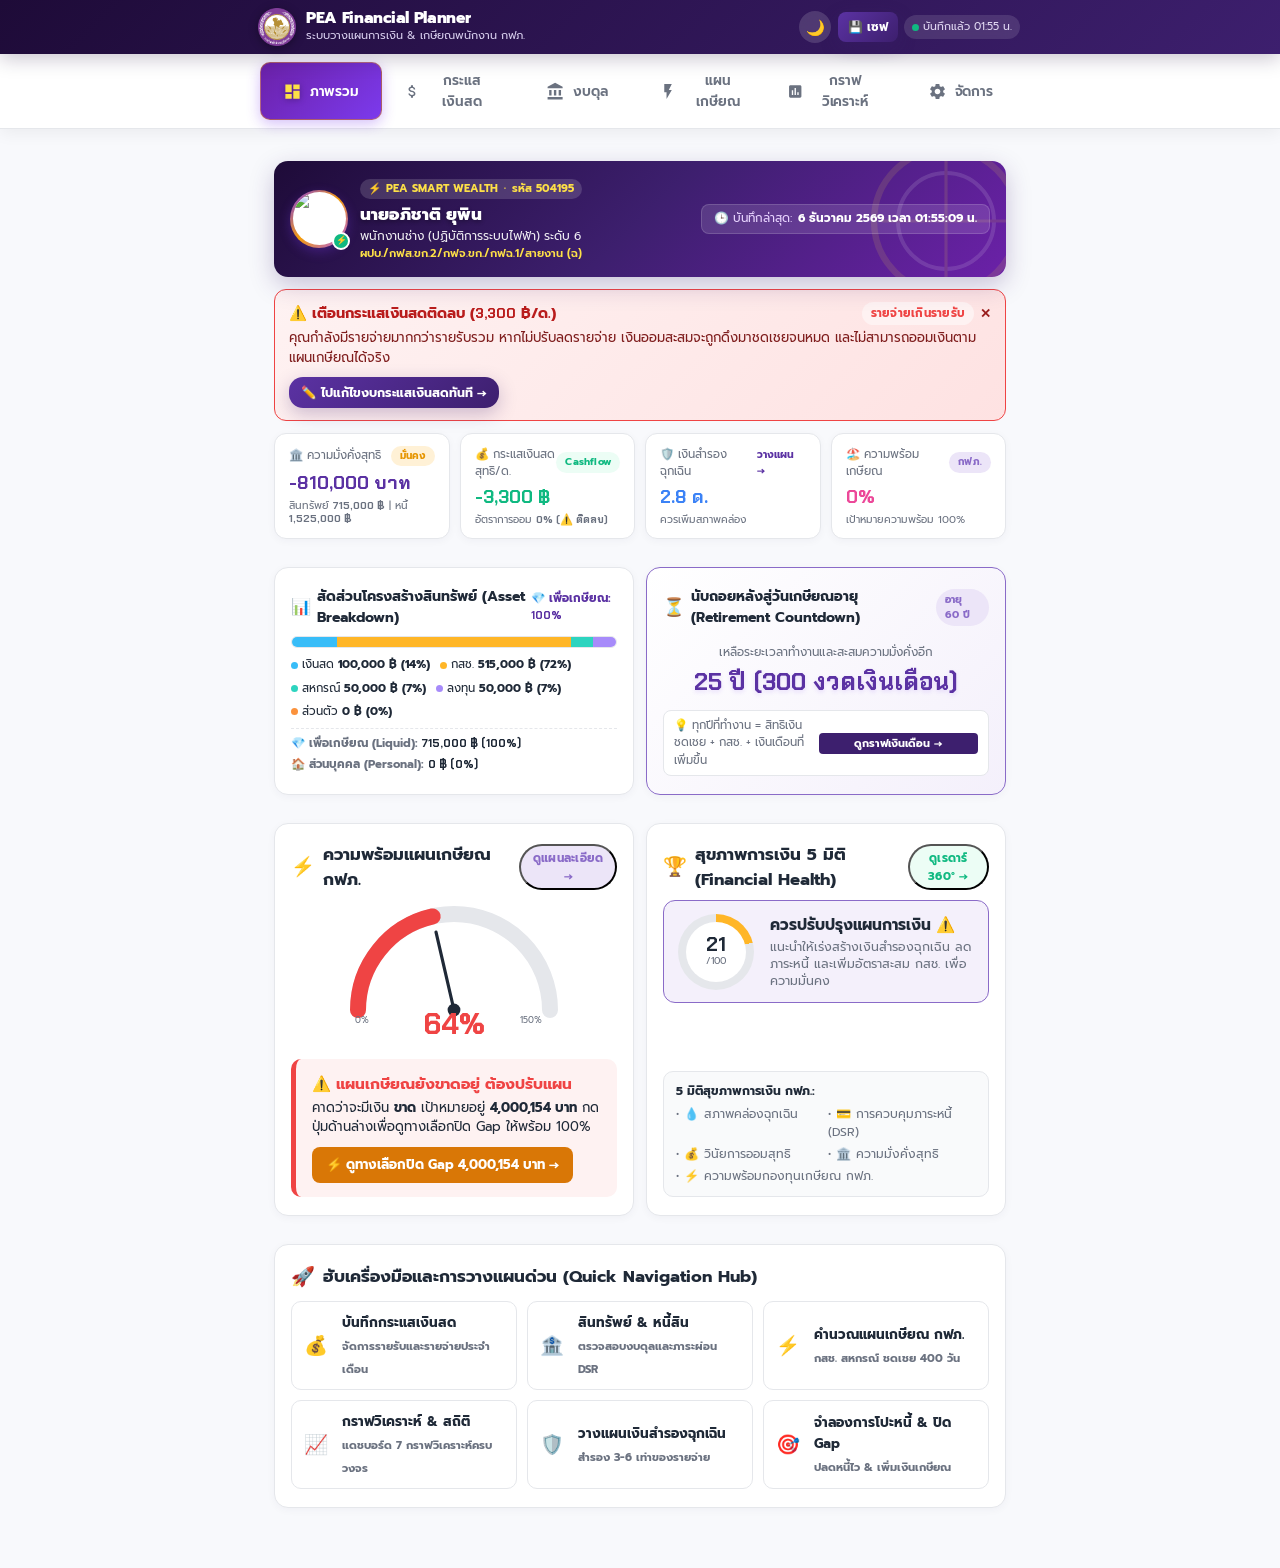
==== commit f87795f2: "feat(networth): upgrade Tab 3 with live sticky header, PEA coop net position, and D/A ratio solver" ====
--- a/finance/index.html
+++ b/finance/index.html
@@ -2504,17 +2504,34 @@
     <!-- ==================== TAB 3: งบดุล & สินทรัพย์ (NET WORTH) ==================== -->
     <div class="tab-panel" id="tab-networth">
 
-      <div class="segmented-control">
+      <!-- Live Balance Sheet Executive Status Header Strip -->
+      <div style="display:grid; grid-template-columns:repeat(auto-fit, minmax(130px, 1fr)); gap:8px; margin-bottom:12px;">
+        <div class="card" style="padding:10px 12px; border:1px solid var(--border); border-radius:12px; text-align:center; background:linear-gradient(135deg, var(--card-bg), var(--pea-purple-bg));">
+          <div style="font-size:0.68rem; color:var(--text-muted); margin-bottom:2px;">💎 รวมสินทรัพย์ทั้งหมด</div>
+          <div class="num-font" id="nwLiveHeaderAssets" style="font-size:1.1rem; font-weight:800; color:#10B981;">0 ฿</div>
+        </div>
+        <div class="card" style="padding:10px 12px; border:1px solid var(--border); border-radius:12px; text-align:center; background:linear-gradient(135deg, var(--card-bg), var(--pea-purple-bg));">
+          <div style="font-size:0.68rem; color:var(--text-muted); margin-bottom:2px;">📉 รวมหนี้สินคงค้าง</div>
+          <div class="num-font" id="nwLiveHeaderLiabilities" style="font-size:1.1rem; font-weight:800; color:#EF4444;">0 ฿</div>
+        </div>
+        <div class="card" style="padding:10px 12px; border:1.5px solid var(--pea-purple-soft); border-radius:12px; text-align:center; background:linear-gradient(135deg, var(--card-bg), var(--pea-purple-bg)); grid-column:span 1;">
+          <div style="font-size:0.68rem; color:var(--text-muted); margin-bottom:2px;">🏛️ ความมั่งคั่งสุทธิ</div>
+          <div class="num-font" id="nwLiveHeaderNetWorth" style="font-size:1.15rem; font-weight:800; color:var(--pea-purple-light);">0 ฿</div>
+        </div>
+      </div>
+
+      <!-- Segmented Sub-navigation -->
+      <div class="segmented-control" style="margin-bottom:12px;">
         <button class="seg-btn active" onclick="switchNWSub('assets', this)">
-          <span>💎 สินทรัพย์</span>
+          <span>💎 1. สินทรัพย์</span>
           <span class="seg-badge" id="segBadgeAssets">0 ฿</span>
         </button>
         <button class="seg-btn" onclick="switchNWSub('liabilities', this)">
-          <span>📉 หนี้สิน</span>
+          <span>📉 2. หนี้สิน</span>
           <span class="seg-badge" id="segBadgeLiabilities">0 ฿</span>
         </button>
         <button class="seg-btn" onclick="switchNWSub('summary', this)">
-          <span>🏛️ งบดุลสุทธิ</span>
+          <span>🏛️ 3. งบดุลสุทธิ</span>
           <span class="seg-badge" id="segBadgeNetWorth">0 ฿</span>
         </button>
       </div>
@@ -2523,9 +2540,9 @@
       <div id="nw-sub-assets">
         
         <!-- Group 1: สินทรัพย์เพื่อการเกษียณ / สภาพคล่องทางการเงิน -->
-        <div class="card">
+        <div class="card" style="border-radius:14px; margin-bottom:12px;">
           <div class="card-header" style="margin-bottom:6px;">
-            <div class="card-title" style="font-size:0.95rem;"><span class="icon">💎</span><span>1. สินทรัพย์เพื่อการเกษียณ & การเงิน (Liquid Assets)</span></div>
+            <div class="card-title" style="font-size:0.95rem;"><span class="icon">💎</span><span>1. สินทรัพย์เพื่อการเกษียณ &amp; การเงิน (Liquid Assets)</span></div>
             <span class="badge badge-green" id="subtotalLiquidAssetsBadge">0 ฿</span>
           </div>
           <p style="font-size:0.78rem; color:var(--text-muted); margin-bottom:12px;">สินทรัพย์สภาพคล่องสูงสำหรับใช้ดำรงชีพหลังเกษียณ (นำไปคำนวณแผนเกษียณ)</p>
@@ -2533,7 +2550,7 @@
           <!-- Category 1.1: เงินสด / เงินฝากออมทรัพย์ -->
           <div style="margin-bottom:14px; border-bottom:1px dashed var(--border); padding-bottom:10px;">
             <div style="display:flex; justify-content:space-between; align-items:center; margin-bottom:6px;">
-              <b style="font-size:0.86rem; color:var(--text-main);">💵 เงินสด & บัญชีเงินฝากออมทรัพย์</b>
+              <b style="font-size:0.86rem; color:var(--text-main);">💵 เงินสด &amp; บัญชีเงินฝากออมทรัพย์</b>
               <span class="badge badge-blue" id="subtotalBadge_ast_cash">0 ฿</span>
             </div>
             <div id="assetList_cash"></div>
@@ -2543,7 +2560,7 @@
           <!-- Category 1.2: เงินฝากประจำ / สลากออมทรัพย์ -->
           <div style="margin-bottom:14px; border-bottom:1px dashed var(--border); padding-bottom:10px;">
             <div style="display:flex; justify-content:space-between; align-items:center; margin-bottom:6px;">
-              <b style="font-size:0.86rem; color:var(--text-main);">🏦 เงินฝากประจำ & สลากออมทรัพย์</b>
+              <b style="font-size:0.86rem; color:var(--text-main);">🏦 เงินฝากประจำ &amp; สลากออมทรัพย์</b>
               <span class="badge badge-blue" id="subtotalBadge_ast_fixed">0 ฿</span>
             </div>
             <div id="assetList_fixed"></div>
@@ -2583,9 +2600,9 @@
         </div>
 
         <!-- Group 2: สินทรัพย์ใช้ส่วนตัว & สภาพคล่องต่ำ -->
-        <div class="card">
+        <div class="card" style="border-radius:14px;">
           <div class="card-header" style="margin-bottom:6px;">
-            <div class="card-title" style="font-size:0.95rem;"><span class="icon">🏠</span><span>2. สินทรัพย์ใช้ส่วนตัว & สภาพคล่องต่ำ (Personal Assets)</span></div>
+            <div class="card-title" style="font-size:0.95rem;"><span class="icon">🏠</span><span>2. สินทรัพย์ใช้ส่วนตัว &amp; สภาพคล่องต่ำ (Personal Assets)</span></div>
             <span class="badge badge-gold" id="subtotalPersonalAssetsBadge">0 ฿</span>
           </div>
           <p style="font-size:0.78rem; color:var(--text-muted); margin-bottom:12px;">สินทรัพย์ที่ใช้ประโยชน์ในชีวิตประจำวัน ไม่นำมาทยอยจ่ายเป็นค่าใช้จ่ายเกษียณ</p>
@@ -2613,7 +2630,7 @@
           <!-- Category 2.3: มูลค่าธุรกิจส่วนตัว -->
           <div style="margin-bottom:14px; border-bottom:1px dashed var(--border); padding-bottom:10px;">
             <div style="display:flex; justify-content:space-between; align-items:center; margin-bottom:6px;">
-              <b style="font-size:0.86rem; color:var(--text-main);">🏢 มูลค่าธุรกิจส่วนตัว & ทรัพย์สินทางปัญญา</b>
+              <b style="font-size:0.86rem; color:var(--text-main);">🏢 มูลค่าธุรกิจส่วนตัว &amp; ทรัพย์สินทางปัญญา</b>
               <span class="badge badge-gold" id="subtotalBadge_ast_business">0 ฿</span>
             </div>
             <div id="assetList_business"></div>
@@ -2630,7 +2647,7 @@
             <button type="button" class="add-asset-btn" onclick="addNewAsset('other')">+ เพิ่มสินทรัพย์อื่นๆ</button>
           </div>
 
-          <button class="btn btn-purple" style="margin-top:14px;" onclick="switchNWSub('liabilities', document.querySelectorAll('#tab-networth .seg-btn')[1])">ถัดไป: กรอกหนี้สิน →</button>
+          <button class="btn btn-purple" style="margin-top:14px;" onclick="switchNWSub('liabilities', document.querySelectorAll('#tab-networth .seg-btn')[1])">ถัดไป: บันทึกหนี้สิน →</button>
         </div>
       </div>
 
@@ -2638,7 +2655,7 @@
       <div id="nw-sub-liabilities" style="display:none;">
 
         <!-- Category 1: หนี้สินระยะยาว / มีหลักประกัน -->
-        <div class="card">
+        <div class="card" style="border-radius:14px; margin-bottom:12px;">
           <div class="card-header" style="margin-bottom:6px;">
             <div class="card-title" style="font-size:0.95rem;"><span class="icon">🏠</span><span>หนี้สินระยะยาว / มีหลักประกัน</span></div>
             <span class="badge badge-purple" id="subtotalBadge_secured">0 ฿ | 0 ฿/ด.</span>
@@ -2655,7 +2672,7 @@
         </div>
 
         <!-- Category 2: หนี้สินสวัสดิการ กฟภ. / สหกรณ์ฯ -->
-        <div class="card">
+        <div class="card" style="border-radius:14px; margin-bottom:12px;">
           <div class="card-header" style="margin-bottom:6px;">
             <div class="card-title" style="font-size:0.95rem;"><span class="icon">⚡</span><span>หนี้สินสวัสดิการ กฟภ. / สหกรณ์ฯ</span></div>
             <span class="badge badge-gold" id="subtotalBadge_welfare">0 ฿ | 0 ฿/ด.</span>
@@ -2672,7 +2689,7 @@
         </div>
 
         <!-- Category 3: หนี้สินระยะสั้น / ดอกเบี้ยสูง -->
-        <div class="card">
+        <div class="card" style="border-radius:14px; margin-bottom:12px;">
           <div class="card-header" style="margin-bottom:6px;">
             <div class="card-title" style="font-size:0.95rem;"><span class="icon">💳</span><span>หนี้สินระยะสั้น / ดอกเบี้ยสูง</span></div>
             <span class="badge badge-red" id="subtotalBadge_unsecured">0 ฿ | 0 ฿/ด.</span>
@@ -2689,7 +2706,7 @@
         </div>
 
         <!-- Category 4: หนี้สินอื่นๆ -->
-        <div class="card">
+        <div class="card" style="border-radius:14px; margin-bottom:12px;">
           <div class="card-header" style="margin-bottom:6px;">
             <div class="card-title" style="font-size:0.95rem;"><span class="icon">📑</span><span>หนี้สินอื่นๆ</span></div>
             <span class="badge badge-blue" id="subtotalBadge_other">0 ฿ | 0 ฿/ด.</span>
@@ -2706,11 +2723,11 @@
         </div>
 
         <!-- Grand Total Liabilities & DSR Card -->
-        <div class="card" style="background:linear-gradient(135deg, var(--pea-purple-bg), var(--pea-purple-tint)); border-color:var(--pea-purple-soft);">
+        <div class="card" style="background:linear-gradient(135deg, var(--pea-purple-bg), var(--pea-purple-tint)); border-color:var(--pea-purple-soft); border-radius:14px; margin-bottom:12px;">
           <div class="card-header" style="margin-bottom:8px;">
             <div class="card-title" style="font-size:0.95rem;">
               <span class="icon">📊</span>
-              <span>สรุปภาระหนี้สิน & สัดส่วน DSR <span class="tooltip-tag" data-tip="Debt Service Ratio (DSR) สัดส่วนภาระหนี้ต่อรายรับรวม ไม่ควรเกิน 30-40% เพื่อความปลอดภัยทางการเงิน">ℹ</span></span>
+              <span>สรุปภาระหนี้สิน &amp; สัดส่วน DSR <span class="tooltip-tag" data-tip="Debt Service Ratio (DSR) สัดส่วนภาระหนี้ต่อรายรับรวม ไม่ควรเกิน 30-40% เพื่อความปลอดภัยทางการเงิน">ℹ</span></span>
             </div>
             <span class="badge badge-red" id="dsrBadge">DSR 0%</span>
           </div>
@@ -2765,7 +2782,7 @@
         </div>
 
         <!-- Debt Payoff Strategy Optimizer Card -->
-        <div class="card" id="debtStrategyCard">
+        <div class="card" id="debtStrategyCard" style="border-radius:14px; margin-bottom:12px;">
           <div class="card-header" style="margin-bottom:6px;">
             <div class="card-title" style="font-size:0.95rem;">
               <span class="icon">🎯</span>
@@ -2789,11 +2806,11 @@
         </div>
 
         <!-- Debt Prepayment & Accelerated Payoff Simulator Card -->
-        <div class="card" id="debtPrepayCard" style="background:linear-gradient(135deg, #FAF5FF, #F3E8FF); border:1.5px solid #C084FC; margin-top:14px;">
+        <div class="card" id="debtPrepayCard" style="background:linear-gradient(135deg, #FAF5FF, #F3E8FF); border:1.5px solid #C084FC; margin-top:14px; border-radius:14px;">
           <div class="card-header" style="margin-bottom:6px;">
             <div class="card-title" style="font-size:0.95rem;">
               <span class="icon">⚡</span>
-              <span>เครื่องมือจำลองการโปะหนี้ & ประหยัดดอกเบี้ย (Debt Prepayment Simulator)</span>
+              <span>เครื่องมือจำลองการโปะหนี้ &amp; ประหยัดดอกเบี้ย (Debt Prepayment Simulator)</span>
             </div>
             <span class="badge badge-purple">ประหยัดดอกเบี้ย</span>
           </div>
@@ -2900,38 +2917,89 @@
           </div>
         </div>
 
-        <button class="btn btn-primary" onclick="switchNWSub('summary', document.querySelectorAll('#tab-networth .seg-btn')[2])">ดูสรุปงบดุลสุทธิ →</button>
+        <button class="btn btn-primary" style="margin-top:14px;" onclick="switchNWSub('summary', document.querySelectorAll('#tab-networth .seg-btn')[2])">ดูสรุปงบดุลสุทธิ →</button>
       </div>
 
       <!-- NW SUB 3: สรุปงบดุล (NET WORTH SUMMARY) -->
       <div id="nw-sub-summary" style="display:none;">
-        <div class="card">
-          <div class="card-header">
+        <div class="card" style="border-radius:14px; margin-bottom:12px;">
+          <div class="card-header" style="margin-bottom:10px;">
             <div class="card-title"><span class="icon">🏛️</span><span>งบดุลส่วนบุคคล (Net Worth Statement)</span></div>
           </div>
 
-          <div class="hero-stat-card" style="margin-bottom:14px;">
-            <div class="hero-stat-label">มูลค่าสุทธิ (สินทรัพย์ - หนี้สิน)</div>
-            <div class="hero-stat-value num-font" id="nwNetWorthVal">0 บาท</div>
+          <!-- Hero Net Worth Statement Card -->
+          <div class="hero-stat-card" style="margin-bottom:14px; background:linear-gradient(135deg, var(--pea-purple-bg), var(--card-bg)); border:1.5px solid var(--pea-purple-soft);">
+            <div class="hero-stat-label">มูลค่าความมั่งคั่งสุทธิ (สินทรัพย์ - หนี้สิน)</div>
+            <div class="hero-stat-value num-font" id="nwNetWorthVal" style="color:var(--pea-purple-light); font-size:1.8rem;">0 บาท</div>
             <div class="hero-stat-sub">
-              <span>ความมั่งคั่งสุทธิส่วนบุคคล</span>
+              <span>ความมั่งคั่งสุทธิส่วนบุคคลที่แท้จริง</span>
             </div>
           </div>
 
           <div class="breakdown-row">
-            <span>รวมสินทรัพย์ (Assets)</span>
+            <span>รวมสินทรัพย์ทั้งหมด (Assets)</span>
             <span class="num-font green" id="nwSumAssets" style="font-weight:700;">0 ฿</span>
           </div>
           <div class="breakdown-row">
-            <span>รวมหนี้สิน (Liabilities)</span>
+            <span>รวมหนี้สินทั้งหมด (Liabilities)</span>
             <span class="num-font red" id="nwSumLiab" style="font-weight:700;">0 ฿</span>
           </div>
-          <div class="breakdown-row">
-            <span>สภาพคล่องสำรองฉุกเฉิน (เงินสด ÷ รายจ่าย)</span>
+
+          <!-- PEA Cooperative Net Position Card -->
+          <div style="margin-top:14px; background:linear-gradient(135deg, var(--card-bg), var(--pea-purple-bg)); border:1.5px solid var(--pea-purple-soft); border-radius:12px; padding:12px;">
+            <div style="display:flex; justify-content:space-between; align-items:center; margin-bottom:8px;">
+              <b style="font-size:0.86rem; color:var(--pea-purple-light);">⚡ สถานะสุทธิสหกรณ์ออมทรัพย์ กฟภ. (Coop Net Position)</b>
+              <span id="nwCoopNetPosition" class="badge badge-gold">+0 ฿</span>
+            </div>
+            <div style="display:grid; grid-template-columns:1fr 1fr; gap:8px; font-size:0.78rem;">
+              <div style="background:var(--card-bg); padding:8px; border-radius:8px; border:1px solid var(--border);">
+                <div style="color:var(--text-muted); font-size:0.7rem;">🪙 หุ้นสะสมสหกรณ์ กฟภ.</div>
+                <div id="nwCoopSharesTotal" class="num-font" style="font-weight:700; color:var(--pea-purple-light); font-size:0.95rem;">0 ฿</div>
+              </div>
+              <div style="background:var(--card-bg); padding:8px; border-radius:8px; border:1px solid var(--border);">
+                <div style="color:var(--text-muted); font-size:0.7rem;">📑 หนี้เงินกู้สวัสดิการ กฟภ.</div>
+                <div id="nwCoopLoansTotal" class="num-font" style="font-weight:700; color:#EF4444; font-size:0.95rem;">0 ฿</div>
+              </div>
+            </div>
+            <div style="font-size:0.72rem; color:var(--text-muted); margin-top:6px;">
+              💡 หุ้นสะสมสหกรณ์หักลบหนี้เงินกู้สวัสดิการ ช่วยสะท้อนความมั่งคั่งสุทธิในระบบสหกรณ์ กฟภ.
+            </div>
+          </div>
+
+          <!-- Debt-to-Asset (D/A) Ratio Solvency Solver -->
+          <div style="margin-top:14px; background:var(--card-sub); border:1px solid var(--border); border-radius:12px; padding:12px;">
+            <div style="display:flex; justify-content:space-between; align-items:center; margin-bottom:8px;">
+              <b style="font-size:0.84rem; color:var(--text-main);">⚖️ สัดส่วนหนี้สินต่อสินทรัพย์ (Debt-to-Asset Ratio)</b>
+              <span id="nwDaRatioBadge" class="badge badge-green"><span id="nwDaRatioVal" class="num-font">0%</span></span>
+            </div>
+            <div style="height:10px; background:var(--border); border-radius:5px; overflow:hidden; margin-bottom:8px;">
+              <div id="nwDaProgressBar" style="height:100%; width:0%; background:#10B981; transition:width 0.4s ease;"></div>
+            </div>
+            <div id="nwDaVerdictText" style="font-size:0.78rem; color:var(--text-main); line-height:1.4;">
+              ประเมินความเสี่ยงสัดส่วนหนี้สิน...
+            </div>
+          </div>
+
+          <!-- Liquid vs Personal Asset Split -->
+          <div style="margin-top:14px; display:grid; grid-template-columns:1fr 1fr; gap:8px;">
+            <div style="background:var(--card-bg); border:1px solid var(--border); border-radius:10px; padding:10px;">
+              <div style="font-size:0.72rem; color:var(--text-muted); margin-bottom:2px;">💧 สินทรัพย์เพื่อเกษียณ (Liquid)</div>
+              <div id="nwLiquidRetireVal" class="num-font" style="font-weight:700; color:#10B981; font-size:1.05rem;">0 ฿</div>
+              <div id="nwLiquidRetirePct" style="font-size:0.68rem; color:var(--text-muted);">0% ของสินทรัพย์รวม</div>
+            </div>
+            <div style="background:var(--card-bg); border:1px solid var(--border); border-radius:10px; padding:10px;">
+              <div style="font-size:0.72rem; color:var(--text-muted); margin-bottom:2px;">🏠 ทรัพย์สินส่วนตัว (Personal)</div>
+              <div id="nwPersonalAssetsVal" class="num-font" style="font-weight:700; color:#F59E0B; font-size:1.05rem;">0 ฿</div>
+              <div id="nwPersonalAssetsPct" style="font-size:0.68rem; color:var(--text-muted);">0% ของสินทรัพย์รวม</div>
+            </div>
+          </div>
+
+          <div class="breakdown-row" style="margin-top:12px;">
+            <span>สภาพคล่องเงินสำรองฉุกเฉิน (เงินสด ÷ รายจ่าย)</span>
             <span class="num-font" id="nwEmergencyCoverage" style="font-weight:700;">0 เดือน</span>
           </div>
 
-          <div style="margin-top:14px; padding:12px; border-radius:10px; background:var(--pea-purple-bg); font-size:0.82rem; color:var(--pea-purple-soft);">
+          <div style="margin-top:10px; padding:10px 12px; border-radius:10px; background:var(--pea-purple-bg); font-size:0.8rem; color:var(--pea-purple-soft);">
             🛡️ <b>การประเมินเงินสำรองฉุกเฉิน:</b>
             <div id="nwEmergencyVerdict" style="margin-top:4px; font-weight:600; color:var(--text-main);">-</div>
           </div>
@@ -7036,6 +7104,50 @@
       if ($('nwSumAssets')) $('nwSumAssets').textContent = fmt(totalAssets) + ' ฿';
       if ($('nwSumLiab')) $('nwSumLiab').textContent = fmt(totalLiabilities) + ' ฿';
       if ($('nwNetWorthVal')) $('nwNetWorthVal').textContent = fmt(netWorth) + ' บาท';
+      
+      if ($('nwLiveHeaderAssets')) $('nwLiveHeaderAssets').textContent = fmt(totalAssets) + ' ฿';
+      if ($('nwLiveHeaderLiabilities')) $('nwLiveHeaderLiabilities').textContent = fmt(totalLiabilities) + ' ฿';
+      if ($('nwLiveHeaderNetWorth')) {
+        $('nwLiveHeaderNetWorth').textContent = (netWorth >= 0 ? '+' : '') + fmt(netWorth) + ' ฿';
+        $('nwLiveHeaderNetWorth').style.color = netWorth >= 0 ? 'var(--pea-purple-light)' : 'var(--danger)';
+      }
+
+      // PEA Cooperative Net Position
+      const coopSharesTotal = astSums.pea_coop || 0;
+      const coopLoansTotal = (catSums && catSums.welfare) ? (catSums.welfare.p || 0) : 0;
+      const coopNetWealth = coopSharesTotal - coopLoansTotal;
+      if ($('nwCoopSharesTotal')) $('nwCoopSharesTotal').textContent = fmt(coopSharesTotal) + ' ฿';
+      if ($('nwCoopLoansTotal')) $('nwCoopLoansTotal').textContent = fmt(coopLoansTotal) + ' ฿';
+      if ($('nwCoopNetPosition')) {
+        $('nwCoopNetPosition').textContent = (coopNetWealth >= 0 ? '+' : '') + fmt(coopNetWealth) + ' ฿';
+        $('nwCoopNetPosition').className = 'badge ' + (coopNetWealth >= 0 ? 'badge-gold' : 'badge-red');
+      }
+
+      // Debt-to-Asset (D/A) Ratio
+      const daRatio = totalAssets > 0 ? (totalLiabilities / totalAssets * 100) : 0;
+      if ($('nwDaRatioVal')) $('nwDaRatioVal').textContent = fmt2(daRatio) + '%';
+      if ($('nwDaProgressBar')) {
+        $('nwDaProgressBar').style.width = Math.min(100, daRatio) + '%';
+        $('nwDaProgressBar').style.background = daRatio <= 50 ? '#10B981' : (daRatio <= 70 ? '#F59E0B' : '#EF4444');
+      }
+      if ($('nwDaRatioBadge')) {
+        $('nwDaRatioBadge').className = 'badge ' + (daRatio <= 50 ? 'badge-green' : (daRatio <= 70 ? 'badge-gold' : 'badge-red'));
+      }
+      if ($('nwDaVerdictText')) {
+        if (daRatio <= 50) {
+          $('nwDaVerdictText').innerHTML = '🟢 <b>ฐานะการเงินแข็งแกร่งมาก:</b> สัดส่วนหนี้สินต่ำกว่า 50% ของสินทรัพย์ ความเสี่ยงทางการเงินต่ำมาก';
+        } else if (daRatio <= 70) {
+          $('nwDaVerdictText').innerHTML = '🟡 <b>อยู่ในระดับปานกลาง:</b> สัดส่วนหนี้สิน 50-70% ควรชะลอการสร้างหนี้เพิ่มและเน้นออมสะสม';
+        } else {
+          $('nwDaVerdictText').innerHTML = '🔴 <b>ภาระหนี้สินค่อนข้างสูง:</b> สัดส่วนหนี้เกิน 70% ของสินทรัพย์ แนะนำใช้เครื่องมือโปะหนี้เพื่อเร่งลดภาระดอกเบี้ย';
+        }
+      }
+
+      // Liquid vs Personal Asset Split
+      if ($('nwLiquidRetireVal')) $('nwLiquidRetireVal').textContent = fmt(liquidRetirementAssets) + ' ฿';
+      if ($('nwLiquidRetirePct')) $('nwLiquidRetirePct').textContent = (totalAssets > 0 ? Math.round(liquidRetirementAssets / totalAssets * 100) : 0) + '% ของสินทรัพย์รวม';
+      if ($('nwPersonalAssetsVal')) $('nwPersonalAssetsVal').textContent = fmt(personalAssets) + ' ฿';
+      if ($('nwPersonalAssetsPct')) $('nwPersonalAssetsPct').textContent = (totalAssets > 0 ? Math.round(personalAssets / totalAssets * 100) : 0) + '% ของสินทรัพย์รวม';
       if ($('nwEmergencyCoverage')) $('nwEmergencyCoverage').textContent = fmt2(emergencyMonths) + ' เท่า';
 
       let emVerdict = '';
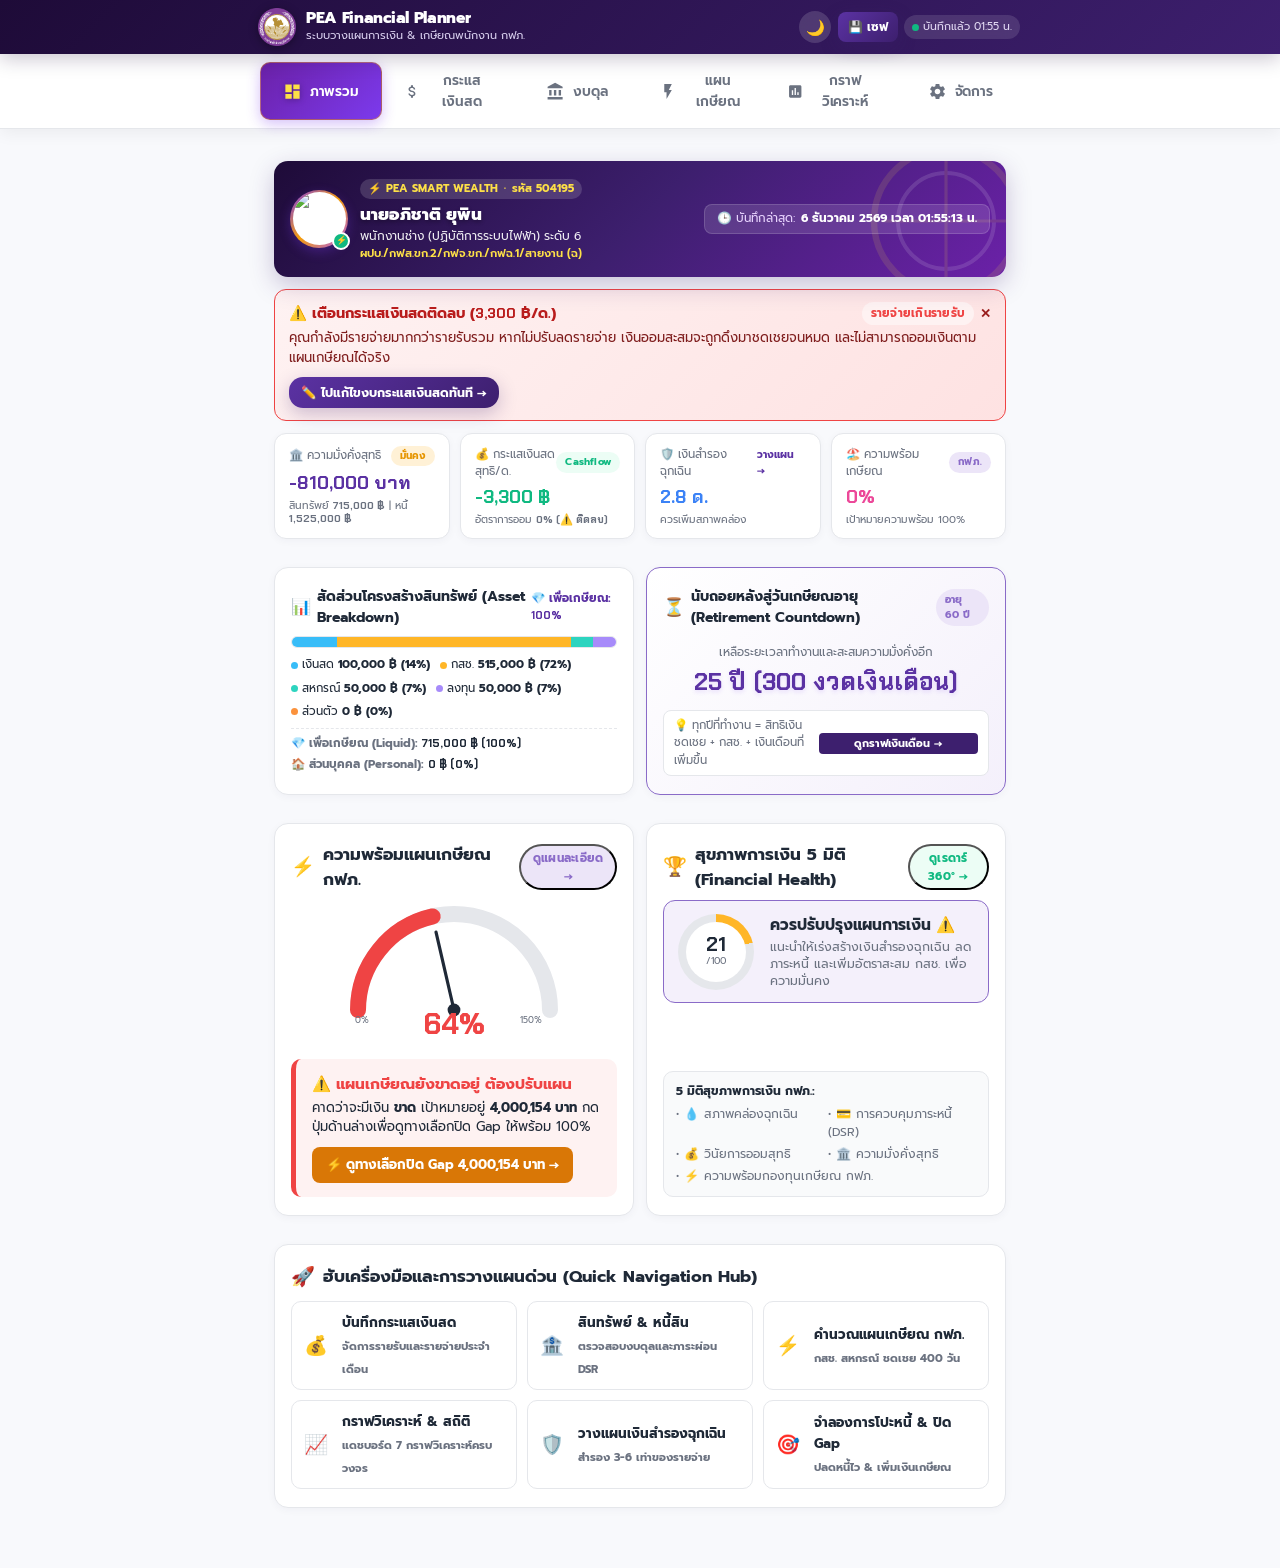
==== commit bdfd2b25: "feat(config): reset initial financial inputs to 0 and user profile to empty" ====
--- a/finance/index.html
+++ b/finance/index.html
@@ -2045,7 +2045,7 @@
           <div class="input-group">
             <label class="input-label"><span>เงินเดือนพื้นฐาน (บาท/เดือน)</span><span class="input-hint">ตามระดับตำแหน่ง</span></label>
             <div class="input-wrap">
-              <input type="number" inputmode="decimal" class="form-input" id="inc_salary" value="35000" oninput="onDataChanged()">
+              <input type="number" inputmode="decimal" class="form-input" id="inc_salary" value="0" oninput="onDataChanged()">
               <span class="input-unit">บาท</span>
             </div>
             <div class="chips-row">
@@ -2198,7 +2198,7 @@
               <span>🤝 เงินสงเคราะห์ / สมาคมฌาปนกิจสงเคราะห์ (กฟภ. / สหกรณ์)</span>
             </label>
             <div class="input-wrap">
-              <input type="number" inputmode="decimal" class="form-input" id="exp_pea_cremation" value="300" oninput="onDataChanged()">
+              <input type="number" inputmode="decimal" class="form-input" id="exp_pea_cremation" value="0" oninput="onDataChanged()">
               <span class="input-unit">บาท/ด.</span>
             </div>
             <div class="chips-row">
@@ -2270,7 +2270,7 @@
               <span>🏥 เบี้ยประกันภัย (สุขภาพ/ชีวิต/รถ เฉลี่ยต่อเดือน)</span>
             </label>
             <div class="input-wrap">
-              <input type="number" inputmode="decimal" class="form-input" id="exp_insurance" value="1500" oninput="onDataChanged()">
+              <input type="number" inputmode="decimal" class="form-input" id="exp_insurance" value="0" oninput="onDataChanged()">
               <span class="input-unit">บาท/ด.</span>
             </div>
             <div class="chips-row">
@@ -2303,7 +2303,7 @@
           <div class="input-group">
             <label class="input-label"><span>🛒 ค่าใช้จ่ายในบ้าน (อาหาร / ค่าน้ำ-ไฟ / ของใช้)</span></label>
             <div class="input-wrap">
-              <input type="number" inputmode="decimal" class="form-input" id="exp_home" value="12000" oninput="onDataChanged()">
+              <input type="number" inputmode="decimal" class="form-input" id="exp_home" value="0" oninput="onDataChanged()">
               <span class="input-unit">บาท/ด.</span>
             </div>
             <div class="chips-row">
@@ -2332,7 +2332,7 @@
           <div class="input-group">
             <label class="input-label"><span>☕ ค่าใช้จ่ายส่วนตัว / ท่องเที่ยว / ไลฟ์สไตล์</span></label>
             <div class="input-wrap">
-              <input type="number" inputmode="decimal" class="form-input" id="exp_lifestyle" value="5000" oninput="onDataChanged()">
+              <input type="number" inputmode="decimal" class="form-input" id="exp_lifestyle" value="0" oninput="onDataChanged()">
               <span class="input-unit">บาท/ด.</span>
             </div>
             <div class="chips-row">
@@ -2349,7 +2349,7 @@
               <span class="input-hint">ออมเพิ่ม</span>
             </label>
             <div class="input-wrap">
-              <input type="number" inputmode="decimal" class="form-input" id="exp_saving" value="3000" oninput="onDataChanged()">
+              <input type="number" inputmode="decimal" class="form-input" id="exp_saving" value="0" oninput="onDataChanged()">
               <span class="input-unit">บาท/ด.</span>
             </div>
             <div class="chips-row">
@@ -3120,7 +3120,7 @@
                   <span>⚡ อายุงาน กฟภ. ปัจจุบัน <span class="tooltip-tag" data-tip="อายุงานสะสมที่ กฟภ. ใช้นับสเต็ปสมทบ กสช. (9%/10%/11%) และสิทธิชดเชยเกษียณ 400 วัน">ℹ</span></span>
                 </label>
                 <div class="input-wrap">
-                  <input type="number" class="form-input" id="pea_serviceYears" value="10" min="0" max="50" required oninput="onRetirementInput()">
+                  <input type="number" class="form-input" id="pea_serviceYears" value="0" min="0" max="50" required oninput="onRetirementInput()">
                   <span class="input-unit">ปี</span>
                 </div>
               </div>
@@ -3141,7 +3141,7 @@
                   <span>💼 เงินเดือนปัจจุบัน <span class="tooltip-tag" data-tip="เงินเดือนประจำไม่รวมค่าเวร/ค่าเสี่ยงภัย เป็นฐานคิด กสช. และเงินชดเชย 400 วัน">ℹ</span></span>
                 </label>
                 <div class="input-wrap">
-                  <input type="number" class="form-input" id="pea_salary" value="35000" min="0" required oninput="onRetirementInput()">
+                  <input type="number" class="form-input" id="pea_salary" value="0" min="0" required oninput="onRetirementInput()">
                   <span class="input-unit">บาท</span>
                 </div>
               </div>
@@ -3196,7 +3196,7 @@
               <div class="input-group">
                 <label class="input-label"><span>🛒 ค่าใช้จ่ายพื้นฐานหลังเกษียณ</span></label>
                 <div class="input-wrap">
-                  <input type="number" class="form-input" id="pea_desiredExpenseToday" value="20000" min="0" required oninput="onRetirementInput()">
+                  <input type="number" class="form-input" id="pea_desiredExpenseToday" value="0" min="0" required oninput="onRetirementInput()">
                   <span class="input-unit">บาท/ด.</span>
                 </div>
               </div>
@@ -3260,7 +3260,7 @@
             <div class="input-group">
               <label class="input-label"><span>💰 เงินออมอื่นๆ ต่อเดือน (นอกเหนือกสช.+หุ้นสหกรณ์)</span></label>
               <div class="input-wrap">
-                <input type="number" class="form-input" id="pea_monthlySavings" value="3000" min="0" required oninput="onRetirementInput()">
+                <input type="number" class="form-input" id="pea_monthlySavings" value="0" min="0" required oninput="onRetirementInput()">
                 <span class="input-unit">บาท/ด.</span>
               </div>
             </div>
@@ -3269,7 +3269,7 @@
               <div class="input-group">
                 <label class="input-label"><span>🏦 เงินออมตั้งต้นที่มีอยู่</span></label>
                 <div class="input-wrap">
-                  <input type="number" class="form-input" id="pea_initialSavings" value="100000" min="0" required oninput="onRetirementInput()">
+                  <input type="number" class="form-input" id="pea_initialSavings" value="0" min="0" required oninput="onRetirementInput()">
                   <span class="input-unit">บาท</span>
                 </div>
               </div>
@@ -3286,14 +3286,14 @@
               <div class="input-group">
                 <label class="input-label"><span>🪙 สะสมหุ้น/เดือน</span></label>
                 <div class="input-wrap">
-                  <input type="number" class="form-input" id="pea_coopSharePerMonth" value="1000" min="0" required oninput="onRetirementInput()">
+                  <input type="number" class="form-input" id="pea_coopSharePerMonth" value="0" min="0" required oninput="onRetirementInput()">
                   <span class="input-unit">บาท/ด.</span>
                 </div>
               </div>
               <div class="input-group">
                 <label class="input-label"><span>🪙 มูลค่าหุ้นปัจจุบัน</span></label>
                 <div class="input-wrap">
-                  <input type="number" class="form-input" id="pea_coopShareCurrent" value="50000" min="0" required oninput="onRetirementInput()">
+                  <input type="number" class="form-input" id="pea_coopShareCurrent" value="0" min="0" required oninput="onRetirementInput()">
                   <span class="input-unit">บาท</span>
                 </div>
               </div>
@@ -3386,14 +3386,14 @@
               <div class="input-group">
                 <label class="input-label"><span>💵 เงินสะสม ล่าสุด</span></label>
                 <div class="input-wrap">
-                  <input type="number" class="form-input" id="pea_pfAccumulated" value="200000" min="0" required oninput="onRetirementInput()">
+                  <input type="number" class="form-input" id="pea_pfAccumulated" value="0" min="0" required oninput="onRetirementInput()">
                   <span class="input-unit">บาท</span>
                 </div>
               </div>
               <div class="input-group">
                 <label class="input-label"><span>💼 เงินสมทบ ล่าสุด</span></label>
                 <div class="input-wrap">
-                  <input type="number" class="form-input" id="pea_pfContributed" value="250000" min="0" required oninput="onRetirementInput()">
+                  <input type="number" class="form-input" id="pea_pfContributed" value="0" min="0" required oninput="onRetirementInput()">
                   <span class="input-unit">บาท</span>
                 </div>
               </div>
@@ -3403,14 +3403,14 @@
               <div class="input-group">
                 <label class="input-label"><span>📈 ผลประโยชน์สะสม</span></label>
                 <div class="input-wrap">
-                  <input type="number" class="form-input" id="pea_pfAccumulatedGain" value="30000" min="0" required oninput="onRetirementInput()">
+                  <input type="number" class="form-input" id="pea_pfAccumulatedGain" value="0" min="0" required oninput="onRetirementInput()">
                   <span class="input-unit">บาท</span>
                 </div>
               </div>
               <div class="input-group">
                 <label class="input-label"><span>📈 ผลประโยชน์สมทบ</span></label>
                 <div class="input-wrap">
-                  <input type="number" class="form-input" id="pea_pfContributedGain" value="35000" min="0" required oninput="onRetirementInput()">
+                  <input type="number" class="form-input" id="pea_pfContributedGain" value="0" min="0" required oninput="onRetirementInput()">
                   <span class="input-unit">บาท</span>
                 </div>
               </div>
@@ -4676,7 +4676,7 @@
 
   <!-- ==================== JAVASCRIPT LOGIC ==================== -->
   <script>
-    const STORAGE_KEY = 'pea_finance_app_data_v2';
+    const STORAGE_KEY = 'pea_finance_app_data_v3';
     const THEME_KEY = 'pea_finance_theme';
     const $ = id => document.getElementById(id);
     const num = id => { const el = $(id); return el ? (parseFloat(el.value) || 0) : 0; };
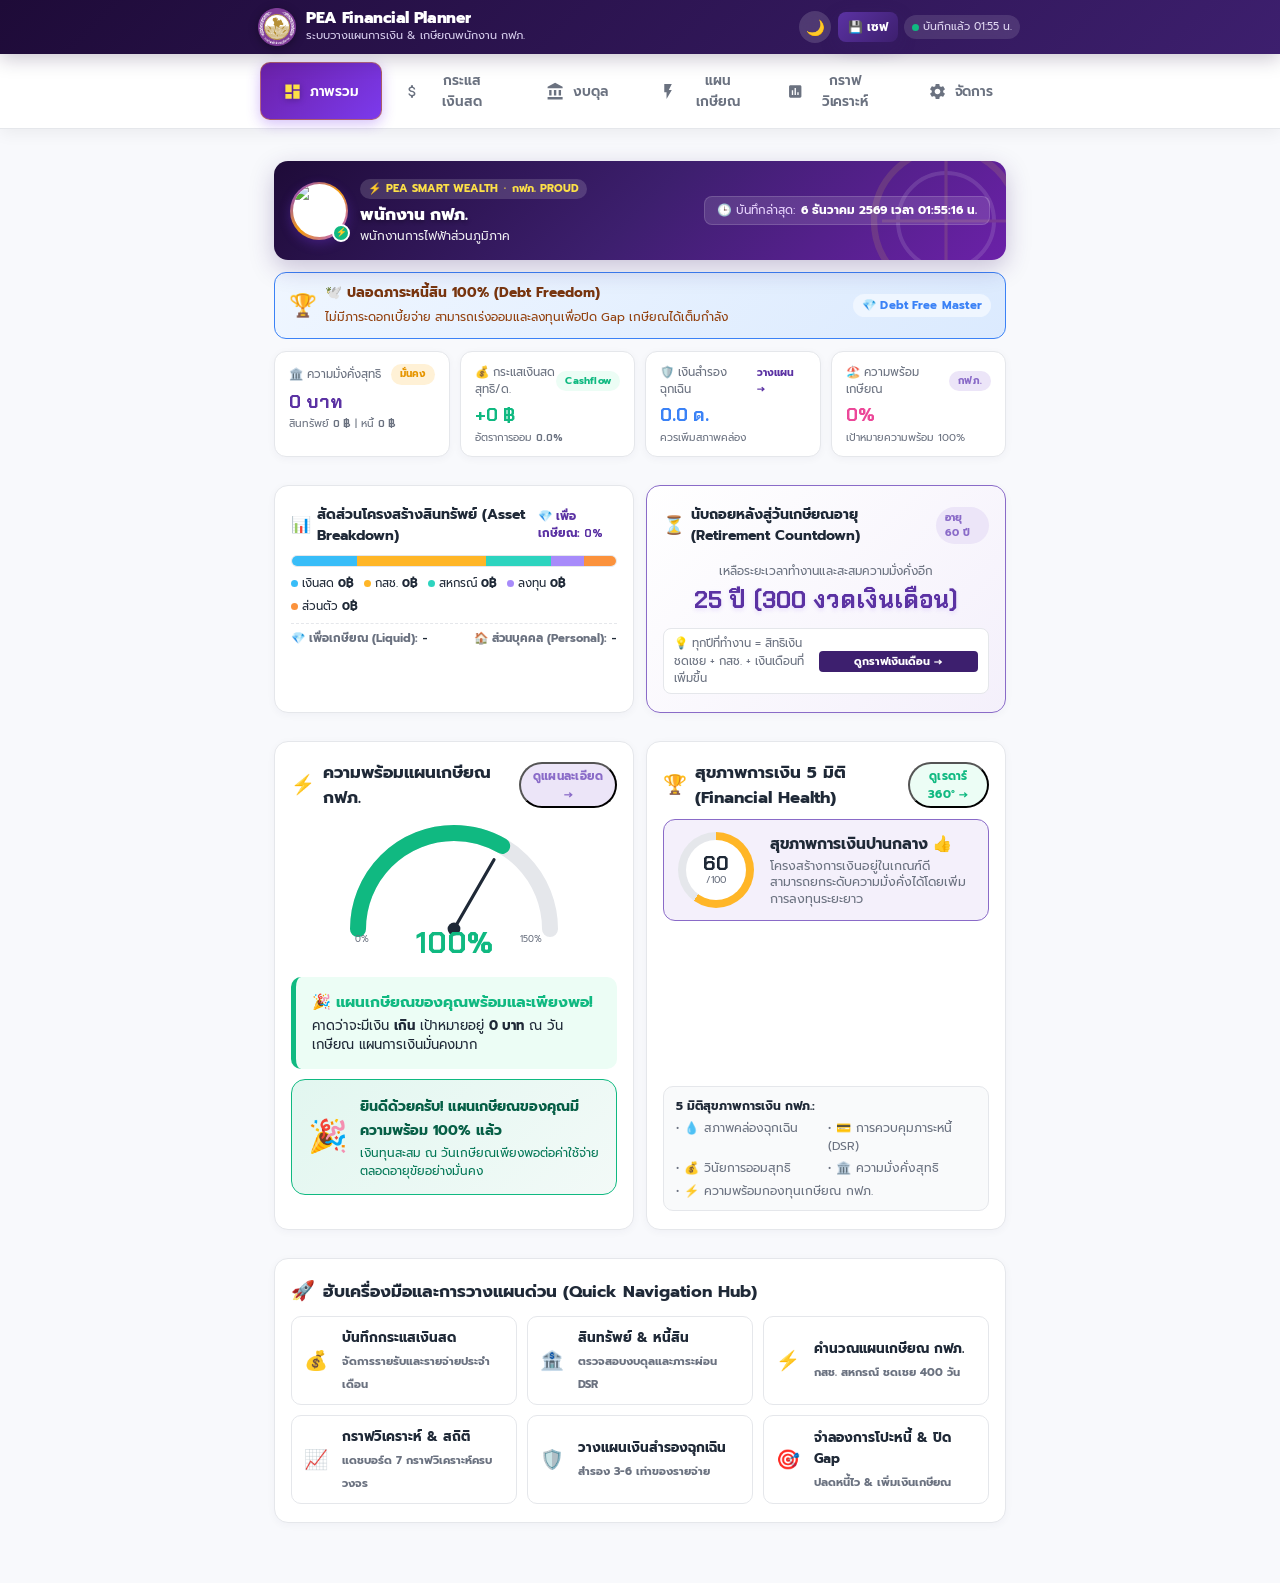
==== commit 23d8cef9: "feat(config): initialize all financial inputs to 0 and user profile to empty" ====
--- a/finance/index.html
+++ b/finance/index.html
@@ -4687,15 +4687,15 @@
     let state = {
       // Personal User Profile
       user_profile: {
-        name: 'นายอภิชาติ ยุพิน',
-        emp_id: '504195',
-        position: 'พนักงานช่าง (ปฏิบัติการระบบไฟฟ้า) ระดับ 6',
-        department: 'ผปบ./กฟส.ขก.2/กฟจ.ขก./กฟฉ.1/สายงาน (ฉ)',
-        bio: 'มุ่งมั่นสร้างความมั่นคงทางการเงินและเกษียณสุขใจ ⚡',
+        name: '',
+        emp_id: '',
+        position: '',
+        department: '',
+        bio: '',
         avatar: ''
       },
       // Cash flow Income
-      inc_salary: 35000,
+      inc_salary: 0,
       inc_pea_electric: 0,
       inc_pea_shift: 0,
       inc_pea_hazard: 0,
@@ -4707,65 +4707,51 @@
       // Cash flow Expenses
       exp_housing: 0,
       exp_car: 0,
-      exp_home: 12000,
+      exp_home: 0,
       exp_family: 0,
-      exp_insurance: 1500,
-      exp_lifestyle: 5000,
-      exp_saving: 3000,
+      exp_insurance: 0,
+      exp_lifestyle: 0,
+      exp_saving: 0,
       exp_tax: 0,
       // PEA Payroll Deductions (รายการหักสลิปเงินเดือน กฟภ.)
       exp_pea_tax: 0,
-      exp_pea_cremation: 300,
+      exp_pea_cremation: 0,
       // Net Worth Assets (Dynamic list + legacy fallback)
-      assets: [
-        { id: 'a_cash', category: 'cash', isLiquid: true, name: 'เงินสด & บัญชีเงินฝากออมทรัพย์', amount: 100000 },
-        { id: 'a_fixed', category: 'fixed', isLiquid: true, name: 'เงินฝากประจำ / สลากออมทรัพย์', amount: 0 },
-        { id: 'a_coop', category: 'pea_coop', isLiquid: true, name: 'หุ้นสะสมสหกรณ์ออมทรัพย์ กฟภ.', amount: 50000 },
-        { id: 'a_pf', category: 'provident', isLiquid: true, name: 'กองทุนสำรองเลี้ยงชีพ (กสช.) กฟภ.', amount: 515000 },
-        { id: 'a_inv', category: 'investment', isLiquid: true, name: 'พอร์ตหุ้นไทย / กองทุนรวม', amount: 50000 },
-        { id: 'a_re', category: 'realestate', isLiquid: false, name: 'บ้านเดี่ยว / คอนโดที่อยู่อาศัย', amount: 0 },
-        { id: 'a_car', category: 'personal', isLiquid: false, name: 'รถยนต์ / ทรัพย์สินส่วนตัว', amount: 0 },
-        { id: 'a_biz', category: 'business', isLiquid: false, name: 'มูลค่าธุรกิจส่วนตัว', amount: 0 },
-        { id: 'a_oth', category: 'other', isLiquid: false, name: 'สินทรัพย์อื่นๆ', amount: 0 }
-      ],
-      ast_cash: 100000,
+      assets: [],
+      ast_cash: 0,
       ast_fixed: 0,
-      ast_investment: 50000,
-      ast_provident: 515000,
+      ast_investment: 0,
+      ast_provident: 0,
       ast_realestate: 0,
       ast_personal: 0,
       ast_business: 0,
       ast_other: 0,
       // Net Worth Liabilities (Dynamic list + legacy fallback)
       debtStrategy: 'avalanche',
-      debts: [
-        { id: 'd_home', category: 'secured', name: 'สินเชื่อบ้าน/คอนโด', principal: 1200000, monthly: 8500, rate: 3.8, total_terms: 240, remaining_terms: 180, start_date: '2021-01-01', end_date: '2041-01-01' },
-        { id: 'd_coop', category: 'welfare', name: 'เงินกู้สามัญสหกรณ์ กฟภ.', principal: 300000, monthly: 5500, rate: 4.75, total_terms: 84, remaining_terms: 55, start_date: '2023-08-01', end_date: '2030-08-01' },
-        { id: 'd_card', category: 'unsecured', name: 'บัตรเครดิต KTC', principal: 25000, monthly: 2500, rate: 16.0, total_terms: 12, remaining_terms: 10, start_date: '2026-01-01', end_date: '2027-01-01' }
-      ],
-      lia_home: 1200000,
+      debts: [],
+      lia_home: 0,
       lia_car: 0,
-      lia_card: 25000,
+      lia_card: 0,
       lia_personal: 0,
       lia_edu: 0,
       lia_other: 0,
       // Retirement inputs
       pea_currentAge: 35,
       pea_retireAge: 60,
-      pea_serviceYears: 10,
+      pea_serviceYears: 0,
       pea_lifeExpectancy: 85,
       pea_salaryGrowth: 3,
-      pea_salary: 35000,
-      pea_desiredExpenseToday: 20000,
+      pea_salary: 0,
+      pea_desiredExpenseToday: 0,
       pea_healthBufferMonthly: 0,
       pea_withdrawalStrategy: 'depletion',
       pea_inflation: 3,
       pea_postRetireReturn: 4.0,
-      pea_monthlySavings: 3000,
-      pea_initialSavings: 100000,
+      pea_monthlySavings: 0,
+      pea_initialSavings: 0,
       pea_preRetireReturn: 5,
-      pea_coopSharePerMonth: 1000,
-      pea_coopShareCurrent: 50000,
+      pea_coopSharePerMonth: 0,
+      pea_coopShareCurrent: 0,
       pea_coopReturn: 4.5,
       pea_coopDividendOption: 'reinvest',
       pea_useStepEmployerRate: true,
@@ -4773,10 +4759,10 @@
       pea_employeeRate: 3,
       pea_employerRate: 10,
       pea_pfReturn: 5,
-      pea_pfAccumulated: 200000,
-      pea_pfContributed: 250000,
-      pea_pfAccumulatedGain: 30000,
-      pea_pfContributedGain: 35000
+      pea_pfAccumulated: 0,
+      pea_pfContributed: 0,
+      pea_pfAccumulatedGain: 0,
+      pea_pfContributedGain: 0
     };
 
     let baseRetirementInputs = null;
@@ -6763,11 +6749,11 @@
 
       if (!state.user_profile) {
         state.user_profile = {
-          name: 'นายอภิชาติ ยุพิน',
-          emp_id: '504195',
-          position: 'พนักงานช่าง (ปฏิบัติการระบบไฟฟ้า) ระดับ 6',
-          department: 'ผปบ./กฟส.ขก.2/กฟจ.ขก./กฟฉ.1/สายงาน (ฉ)',
-          bio: 'มุ่งมั่นสร้างความมั่นคงทางการเงินและเกษียณสุขใจ ⚡',
+          name: '',
+          emp_id: '',
+          position: '',
+          department: '',
+          bio: '',
           avatar: ''
         };
       }
@@ -8884,11 +8870,11 @@
 
     function renderUserProfile() {
       const prof = (state && state.user_profile) ? state.user_profile : {
-        name: 'นายอภิชาติ ยุพิน',
-        emp_id: '504195',
-        position: 'พนักงานช่าง (ปฏิบัติการระบบไฟฟ้า) ระดับ 6',
-        department: 'ผปบ./กฟส.ขก.2/กฟจ.ขก./กฟฉ.1/สายงาน (ฉ)',
-        bio: 'มุ่งมั่นสร้างความมั่นคงทางการเงินและเกษียณสุขใจ ⚡',
+        name: '',
+        emp_id: '',
+        position: '',
+        department: '',
+        bio: '',
         avatar: ''
       };
 
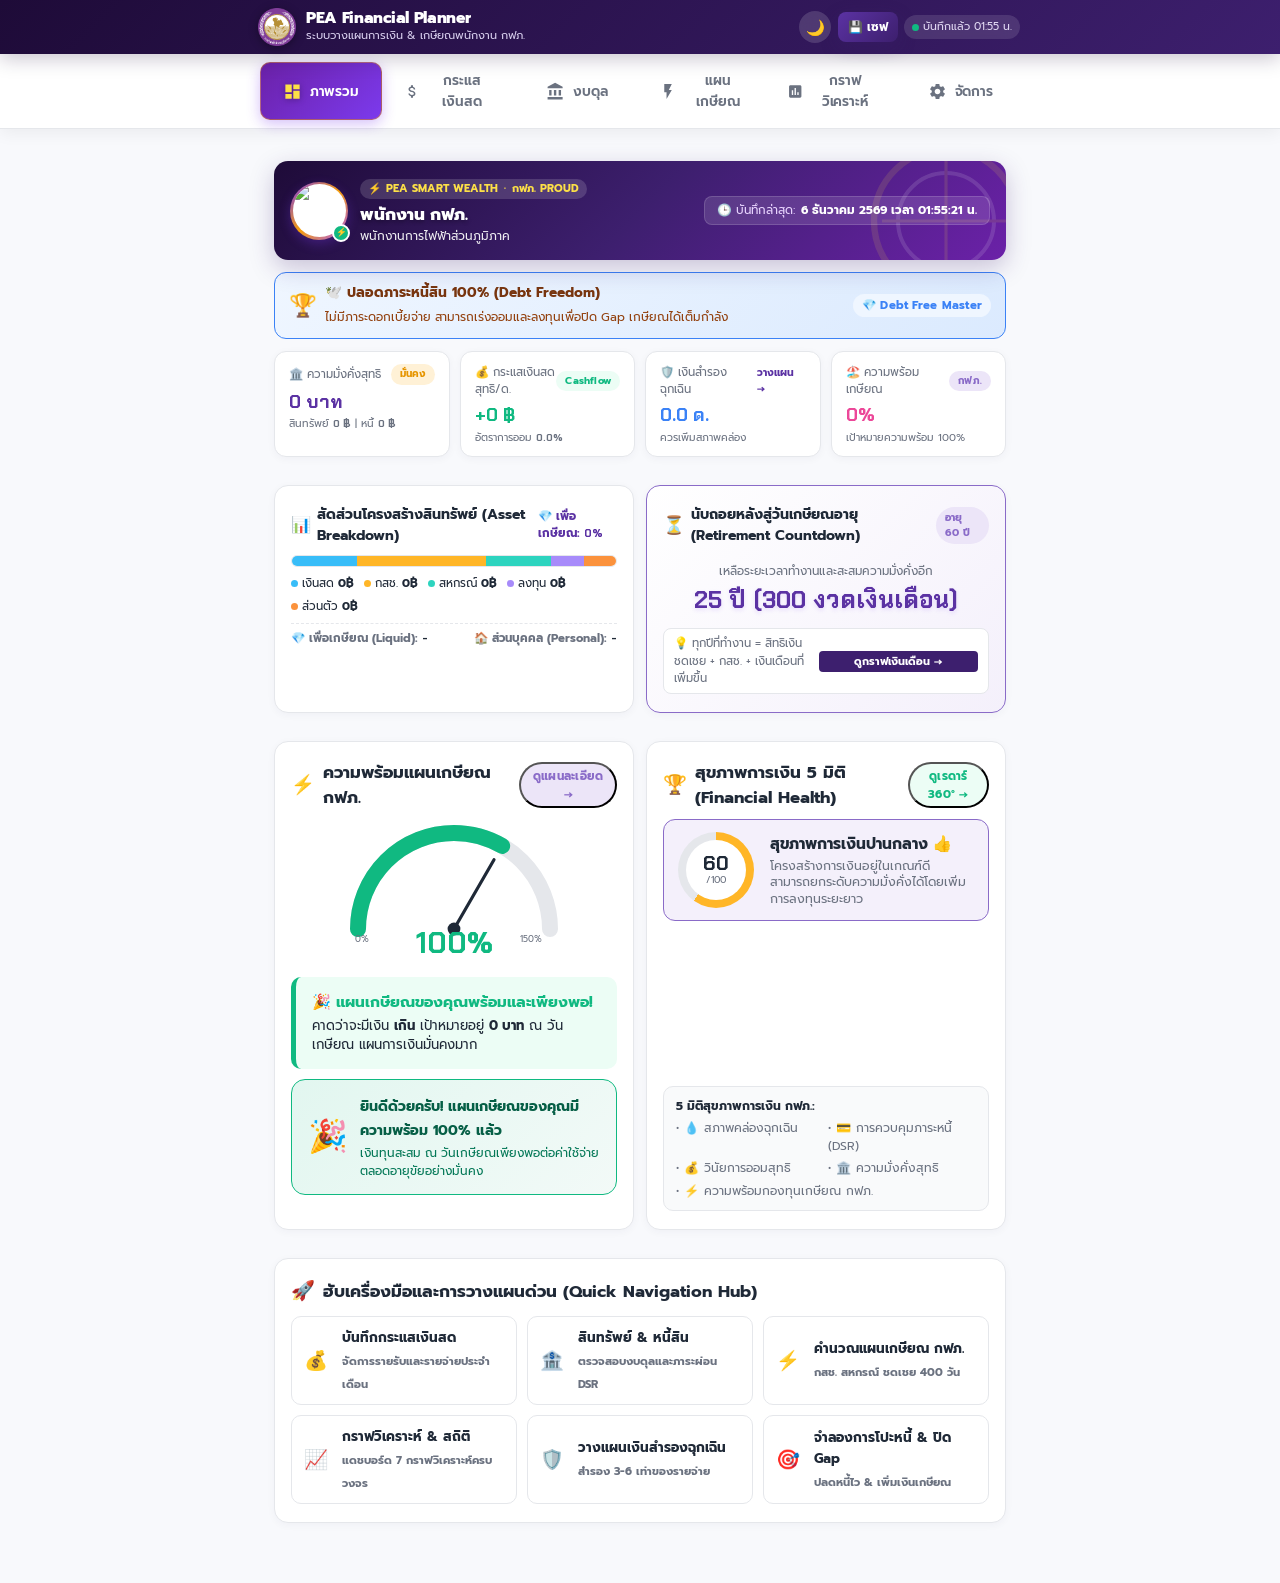
==== commit d6b89193: "feat(meta): update application release version to v2.7" ====
--- a/finance/index.html
+++ b/finance/index.html
@@ -8758,7 +8758,7 @@
       creatorAffiliationShort: 'ผปบ./กฟส.ขก.2/กฟจ.ขก./กฟฉ.1/สายงาน (ฉ)',
       creatorAffiliationFull: 'แผนกปฏิบัติการและบำรุงรักษาระบบไฟฟ้า\nการไฟฟ้าส่วนภูมิภาคสาขาเมืองขอนแก่น 2\nการไฟฟ้าส่วนภูมิภาคจังหวัดขอนแก่น\nการไฟฟ้าส่วนภูมิภาค เขต 1 (ภาคตะวันออกเฉียงเหนือ) จังหวัดอุดรธานี\nสายงานภาคตะวันออกเฉียงเหนือ',
       releaseDate: '23 สิงหาคม 2569',
-      appVersion: 'v3.1'
+      appVersion: 'v2.7'
     };
 
     function getAppMetadata() {
@@ -8825,7 +8825,7 @@
       if ($('inp_meta_affil_short')) $('inp_meta_affil_short').value = meta.creatorAffiliationShort || '';
       if ($('inp_meta_affil_full')) $('inp_meta_affil_full').value = meta.creatorAffiliationFull || '';
       if ($('inp_meta_date')) $('inp_meta_date').value = meta.releaseDate || getThaiTodayString();
-      if ($('inp_meta_version')) $('inp_meta_version').value = meta.appVersion || 'v3.1';
+      if ($('inp_meta_version')) $('inp_meta_version').value = meta.appVersion || 'v2.7';
       
       const modal = $('appMetaModal');
       if (modal) modal.style.display = 'flex';
